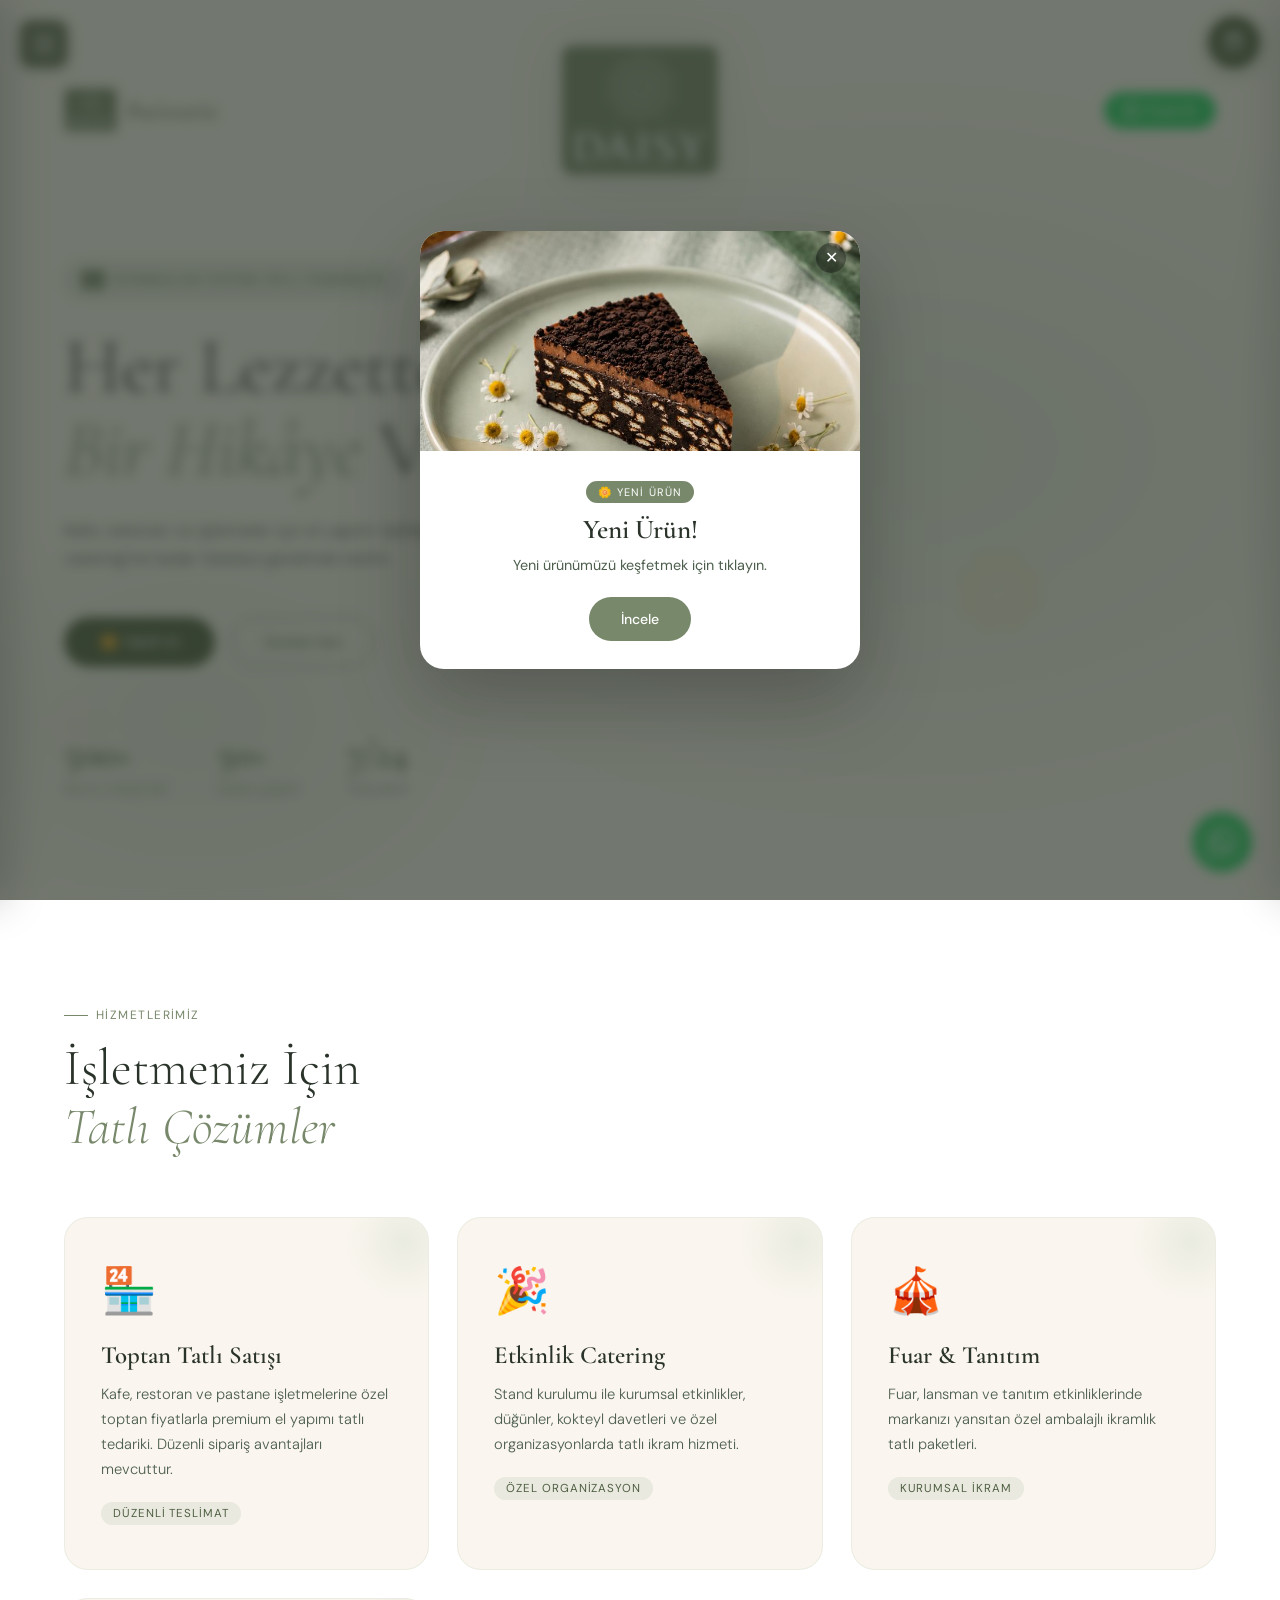
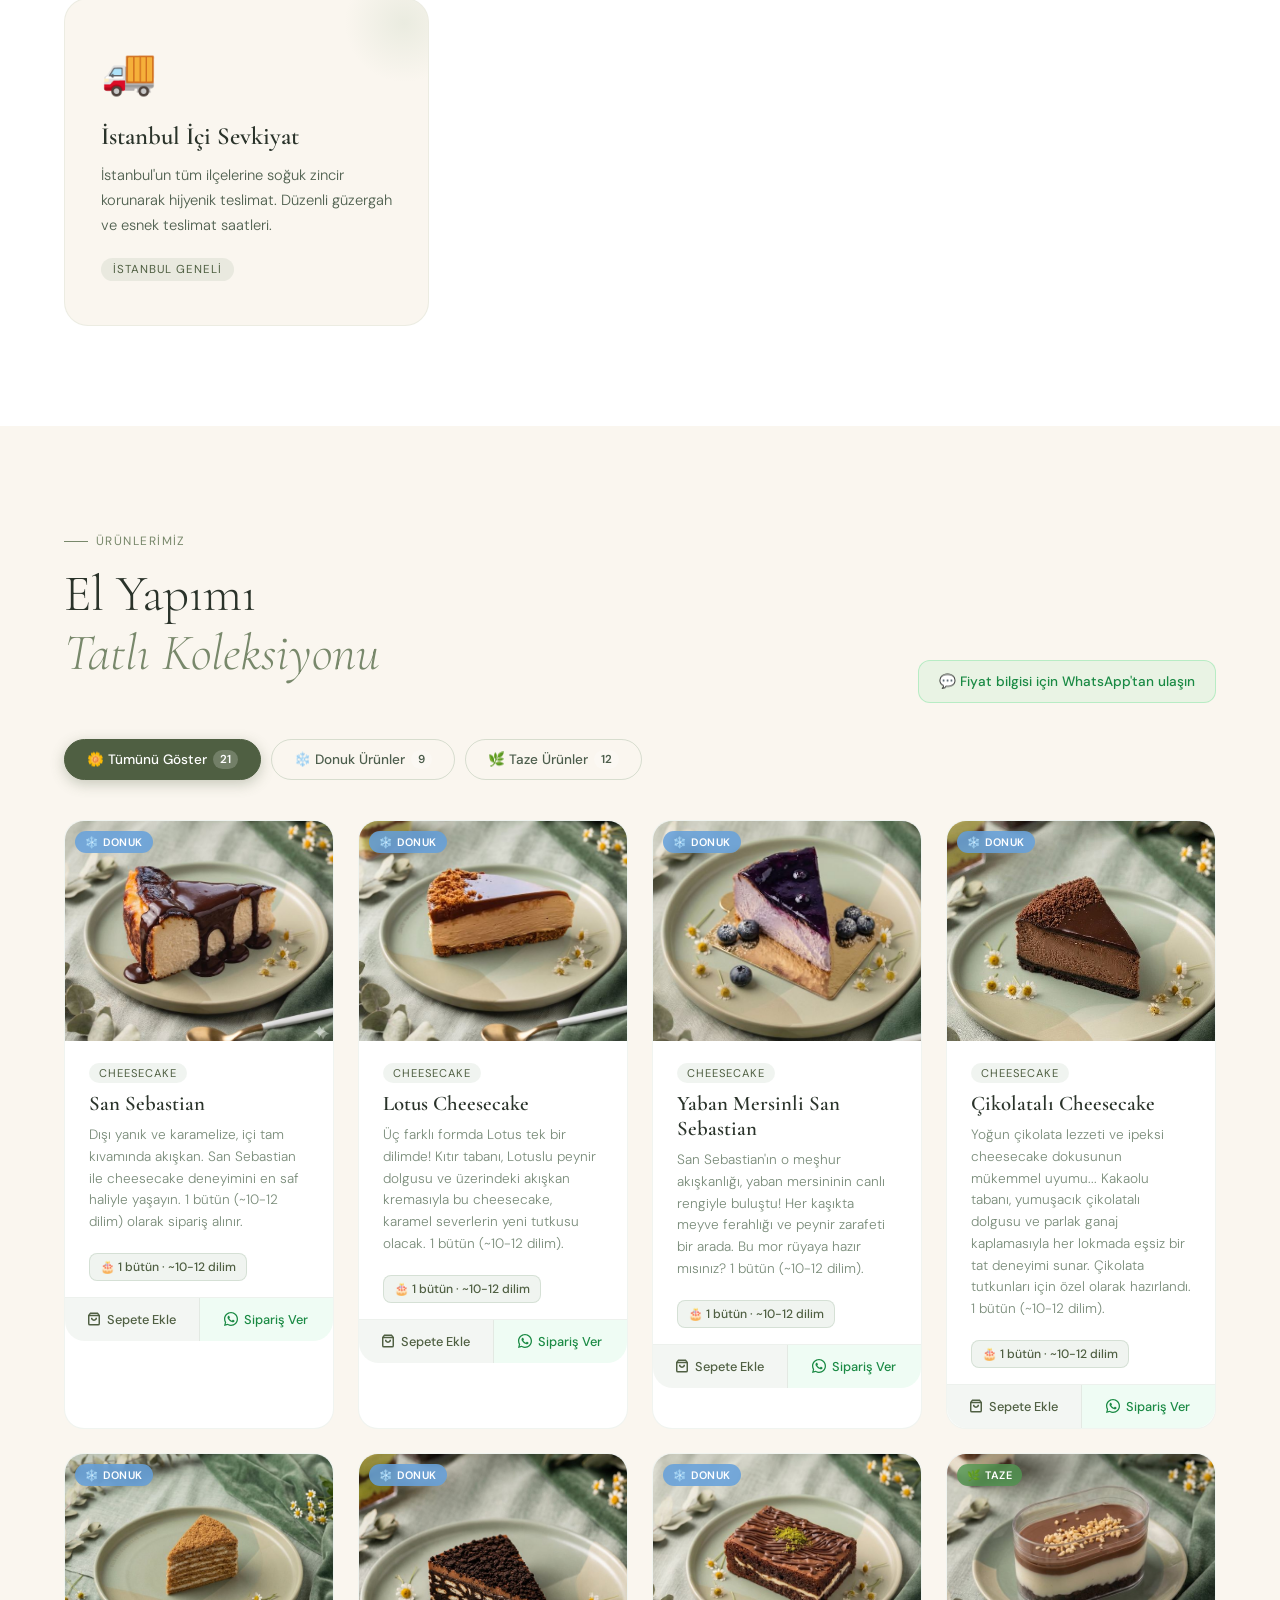
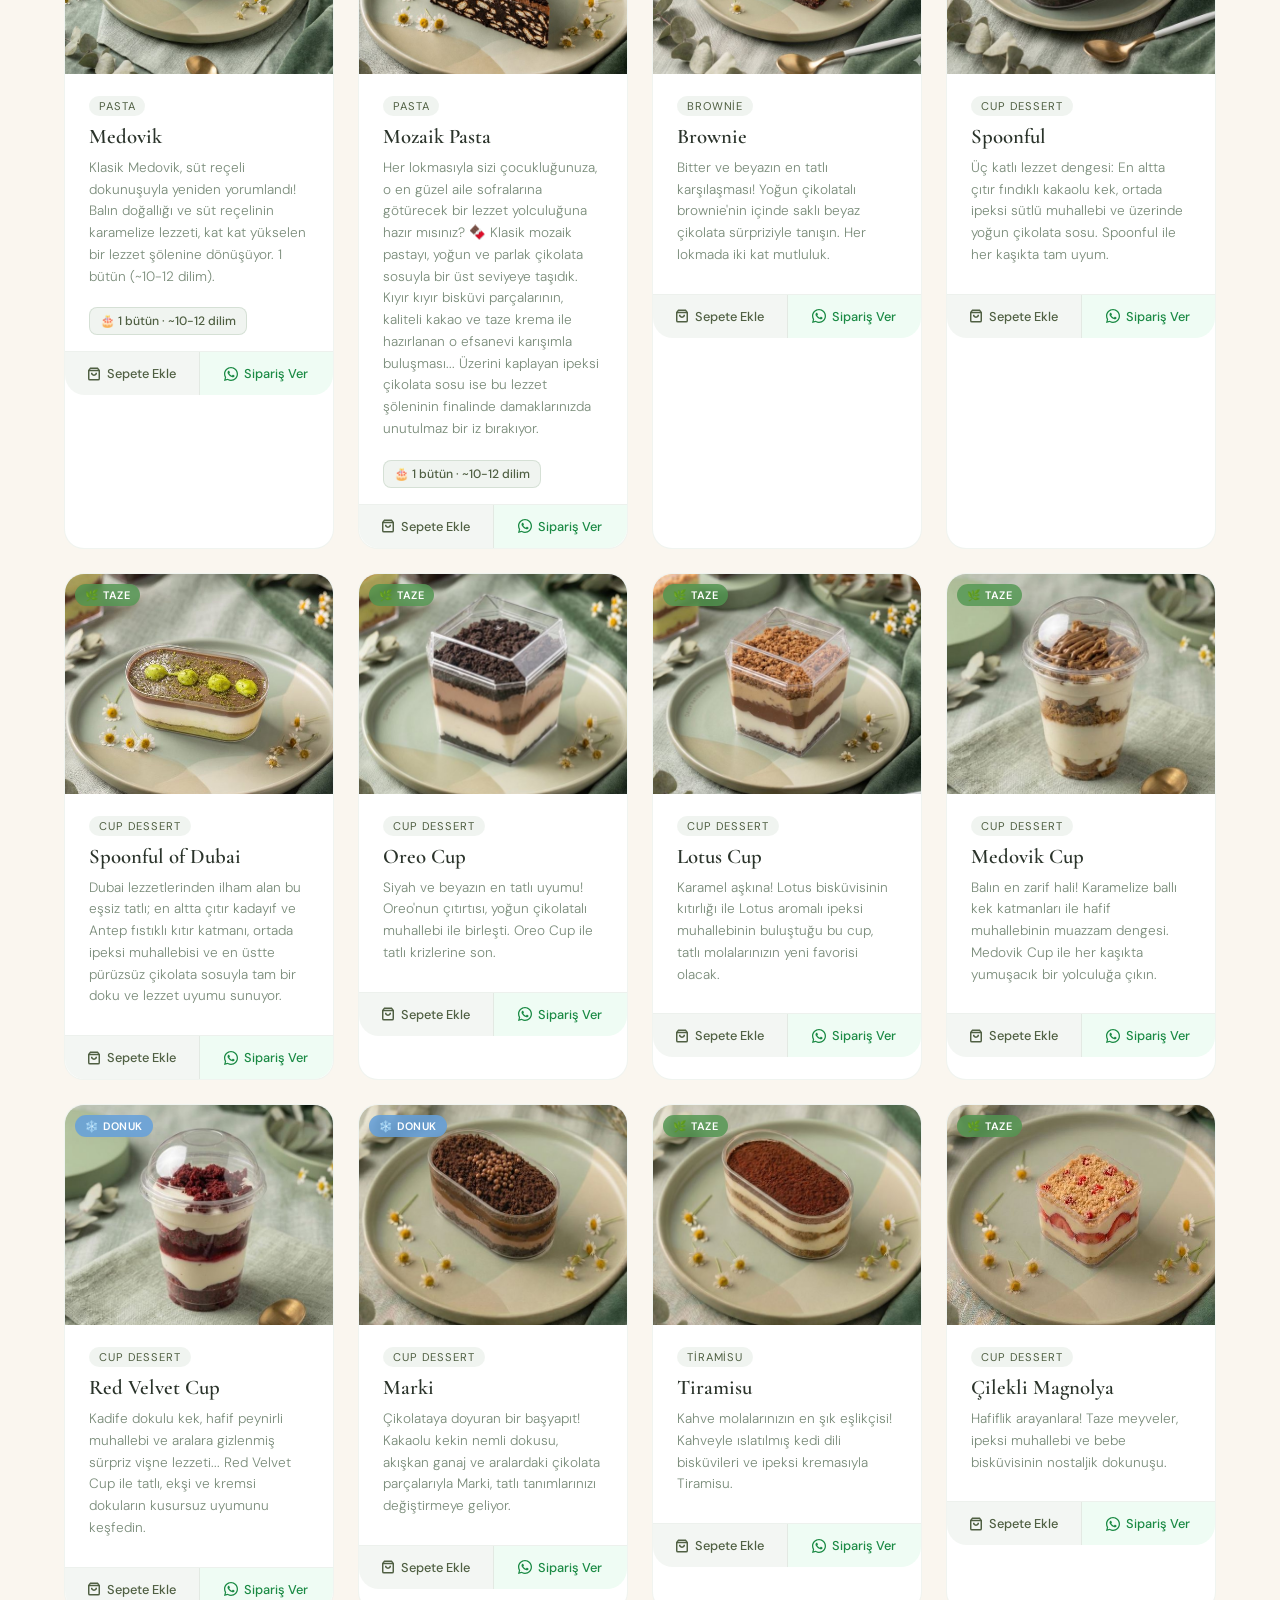
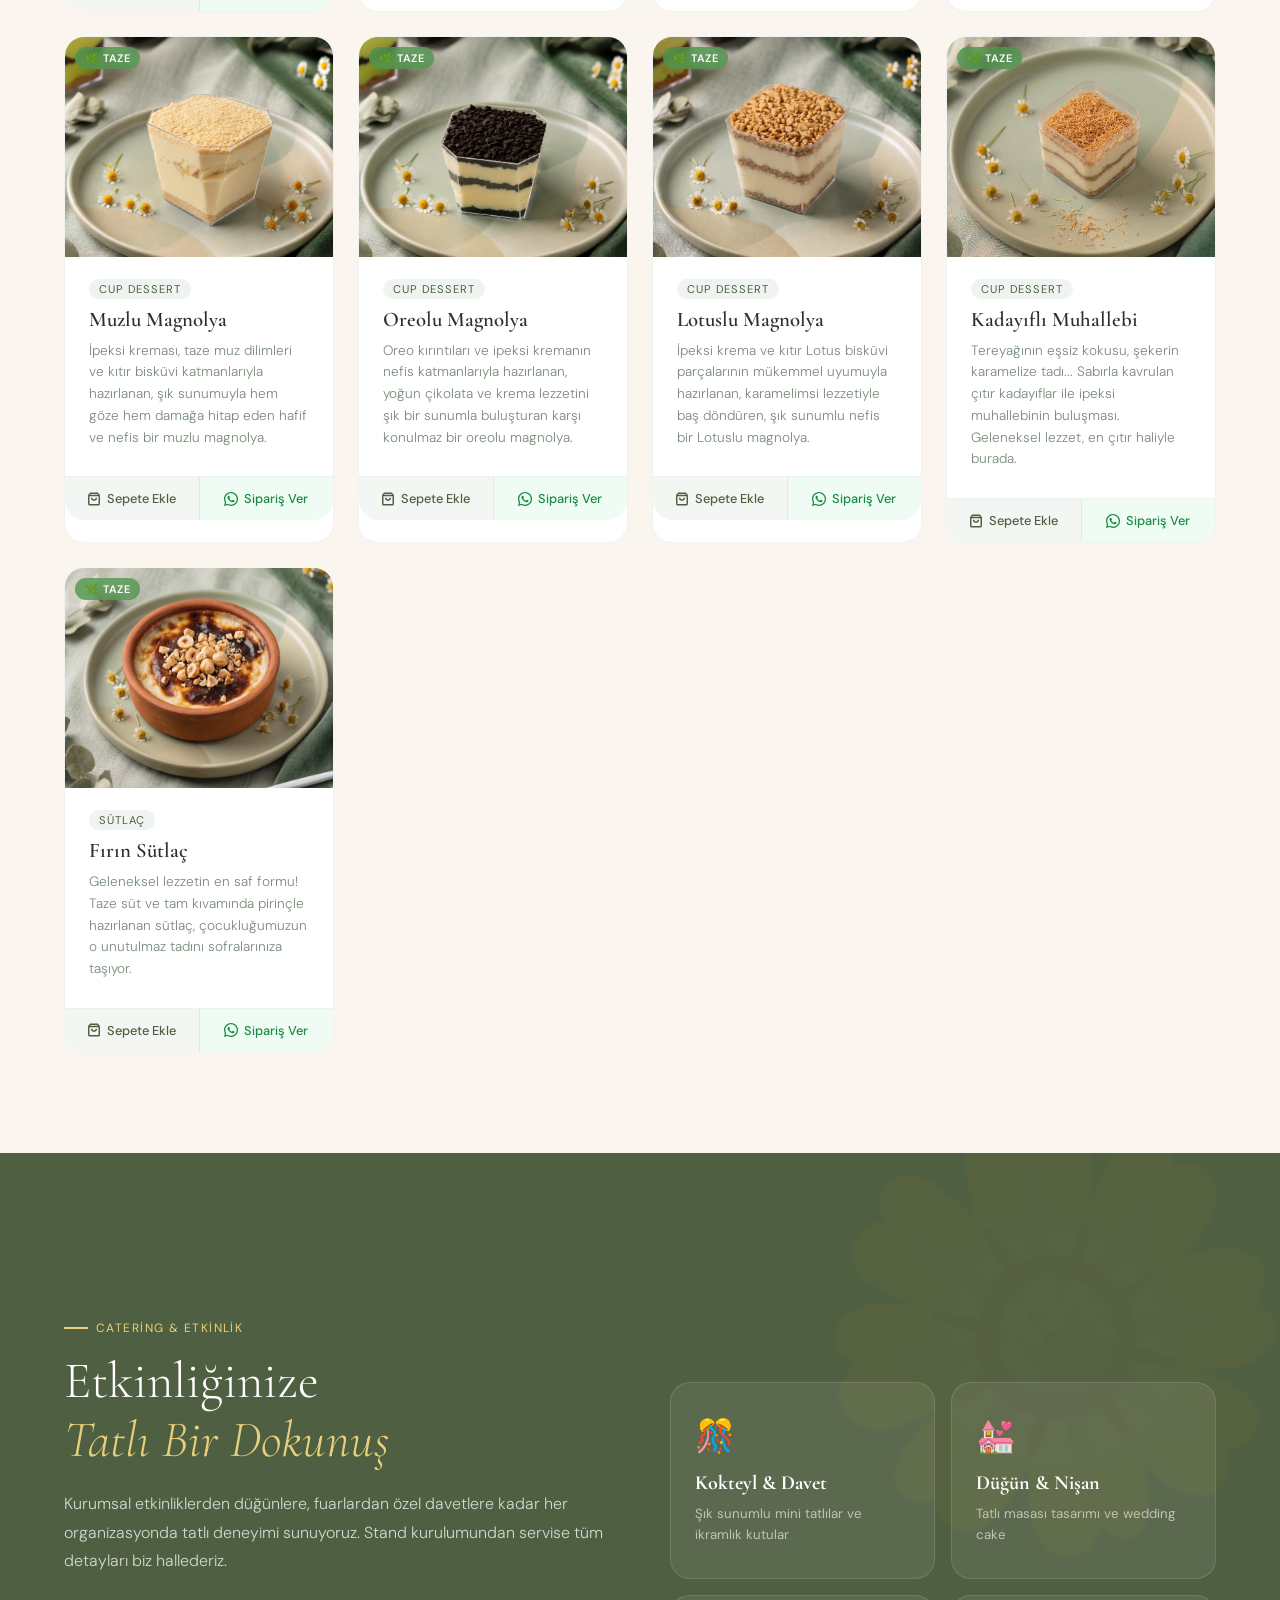
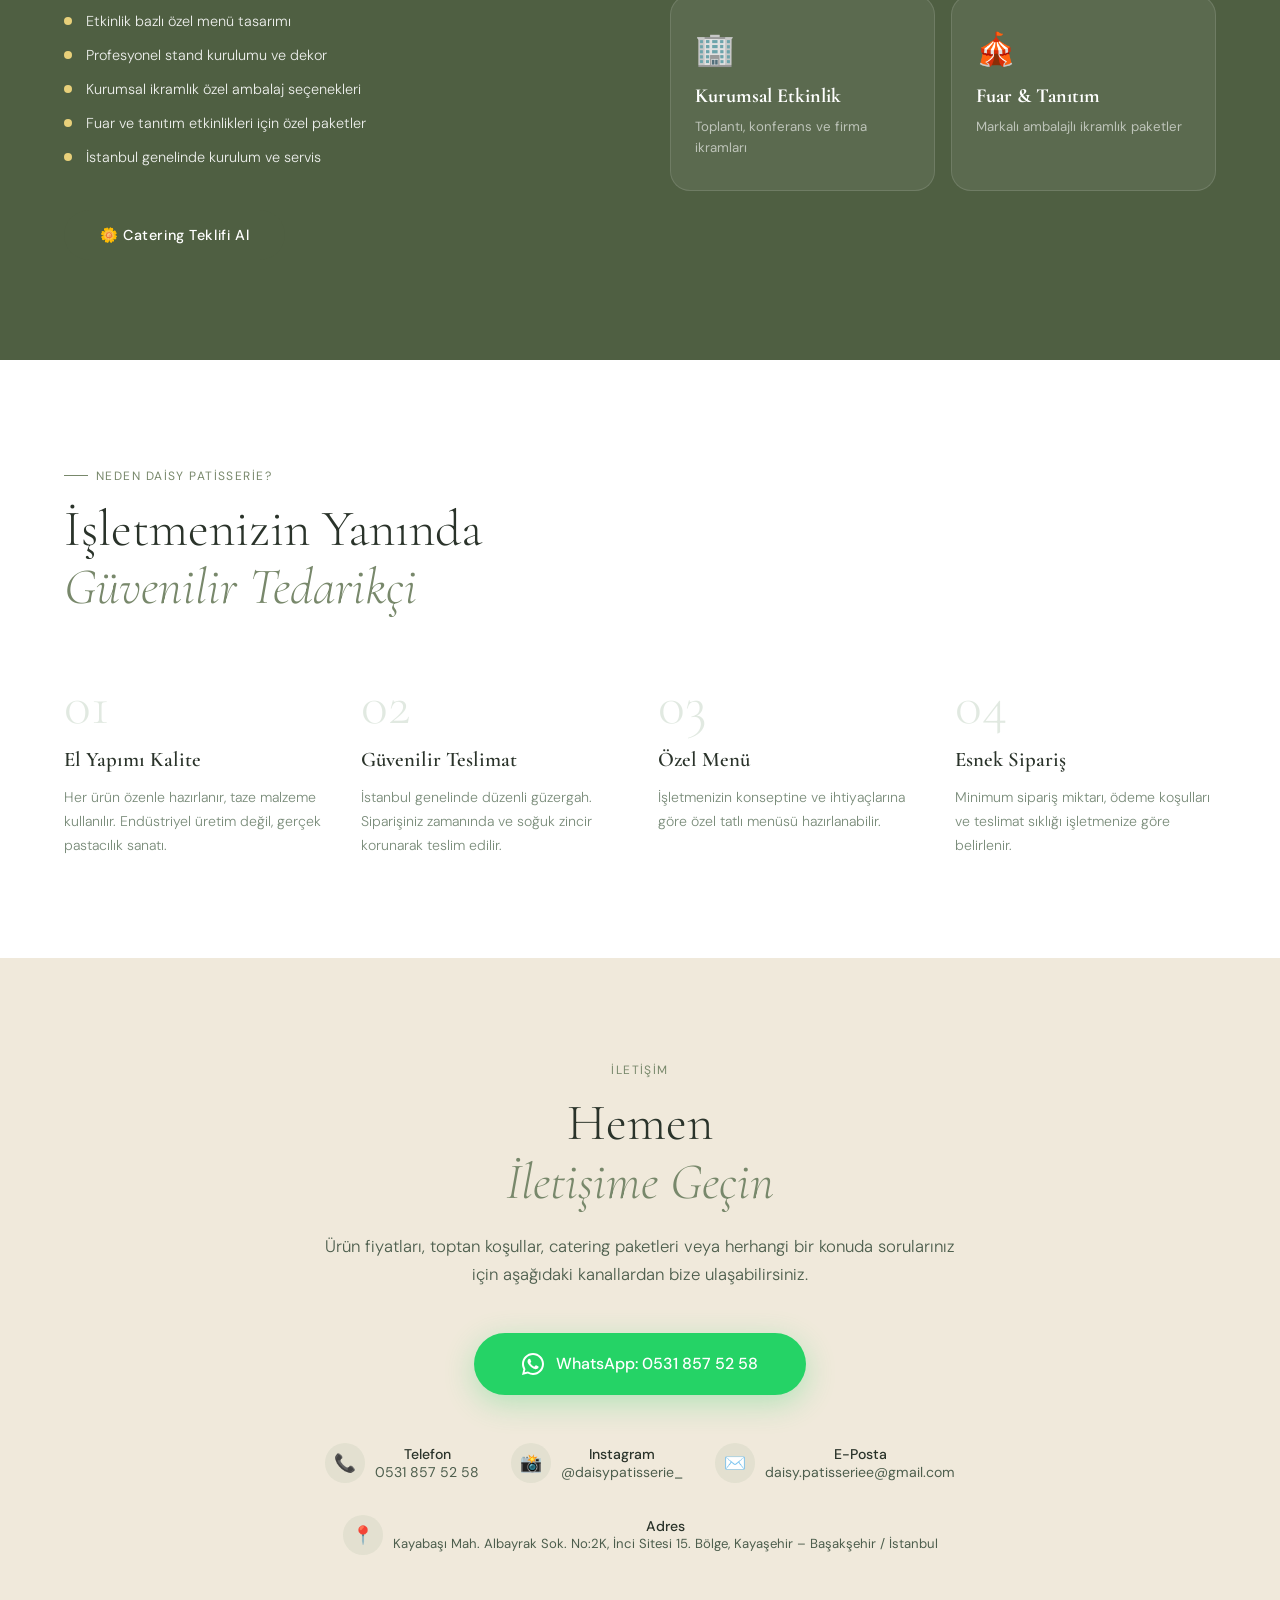
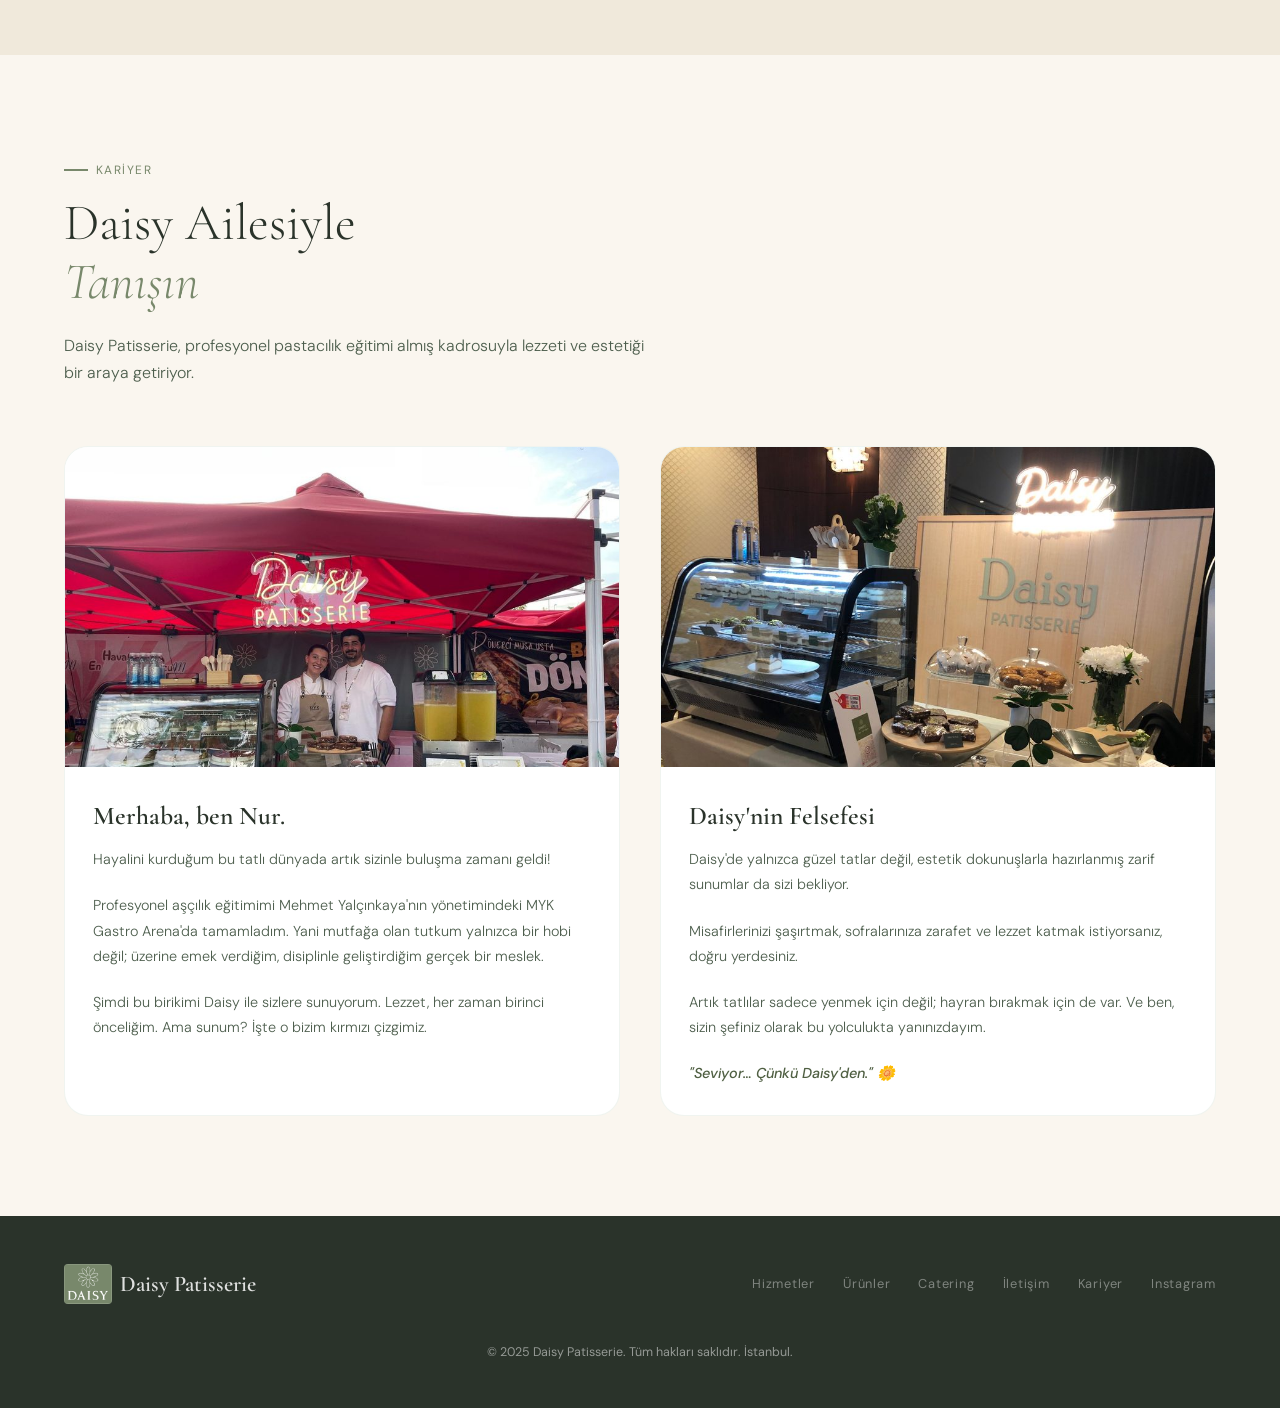
==== index.html @ 5ec3f737 "Site güncellendi (admin paneli)" ====
<!DOCTYPE html>
<html lang="tr">
<head>
<meta charset="UTF-8">
<meta name="viewport" content="width=device-width, initial-scale=1.0">
<title>Daisy Patisserie | Toptan Tatlı Satışı İstanbul</title>
<link rel="preconnect" href="https://fonts.googleapis.com">
<link href="https://fonts.googleapis.com/css2?family=Cormorant+Garamond:ital,wght@0,300;0,400;0,600;1,300;1,400&family=DM+Sans:wght@300;400;500&display=swap" rel="stylesheet">
<style>
  :root {
    --sage: #78886b;
    --sage-light: #95a882;
    --sage-deep: #4f5f42;
    --cream: #FAF6EF;
    --cream-dark: #F0E9DB;
    --white: #FFFFFF;
    --text-dark: #2a332a;
    --text-mid: #4D5E4D;
    --text-light: #7A8C7A;
    --daisy-yellow: #E8D07A;
    --whatsapp: #25D366;
  }
  * { margin:0; padding:0; box-sizing:border-box; }
  html { scroll-behavior:smooth; }
  body { font-family:'DM Sans',sans-serif; background:var(--cream); color:var(--text-dark); overflow-x:hidden; }

  /* ─── SIDE MENU ─── */
  .menu-overlay {
    position:fixed; inset:0; background:rgba(42,51,42,0.55);
    z-index:300; opacity:0; pointer-events:none;
    transition:opacity 0.35s ease;
    backdrop-filter:blur(3px);
  }
  .menu-overlay.open { opacity:1; pointer-events:auto; }

  .side-menu {
    position:fixed; top:0; left:0; height:100vh; width:300px;
    background:var(--sage-deep);
    z-index:301; transform:translateX(-100%);
    transition:transform 0.4s cubic-bezier(0.4,0,0.2,1);
    display:flex; flex-direction:column;
    padding:0;
    box-shadow:4px 0 40px rgba(0,0,0,0.25);
  }
  .side-menu.open { transform:translateX(0); }

  .side-menu-header {
    padding:32px 28px 28px;
    border-bottom:1px solid rgba(255,255,255,0.12);
    display:flex; align-items:center; justify-content:space-between;
  }
  .side-menu-header img { height:50px; width:auto; border-radius:6px; }
  .menu-close {
    background:none; border:none; cursor:pointer;
    color:rgba(255,255,255,0.7); font-size:1.6rem; line-height:1;
    transition:color 0.2s;
  }
  .menu-close:hover { color:#fff; }

  .side-menu nav {
    flex:1; padding:32px 0;
    display:flex; flex-direction:column; gap:4px;
  }
  .side-menu nav a {
    display:flex; align-items:center; gap:14px;
    padding:16px 28px;
    color:rgba(255,255,255,0.82);
    text-decoration:none;
    font-size:1rem; letter-spacing:0.05em;
    font-family:'Cormorant Garamond',serif;
    font-weight:400; font-size:1.25rem;
    transition:all 0.2s;
    border-left:3px solid transparent;
  }
  .side-menu nav a:hover {
    color:#fff; background:rgba(255,255,255,0.08);
    border-left-color:var(--daisy-yellow);
  }
  .side-menu nav a .menu-icon { font-size:1.1rem; width:24px; text-align:center; }

  .side-menu-footer {
    padding:24px 28px;
    border-top:1px solid rgba(255,255,255,0.1);
    font-size:0.78rem; color:rgba(255,255,255,0.4);
    letter-spacing:0.05em;
  }

  /* ─── HERO LOGO BAR ─── */
  .hero-logo-bar {
    position:fixed; top:0; left:0; right:0; z-index:100;
    display:flex; flex-direction:column;
    align-items:center; justify-content:center;
    height:220px;
    background:transparent;
    pointer-events:none;
    transition:height 0.5s cubic-bezier(0.4,0,0.2,1),
                background 0.4s ease,
                backdrop-filter 0.4s ease,
                box-shadow 0.4s ease;
  }
  .hero-logo-bar.scrolled {
    height:72px;
    background:rgba(250,246,239,0.93);
    backdrop-filter:blur(14px);
    -webkit-backdrop-filter:blur(14px);
    box-shadow:0 1px 24px rgba(74,103,65,0.08);
    border-bottom:1px solid rgba(107,143,107,0.13);
    pointer-events:auto;
  }
  .bar-inner {
    width:100%; padding:0 5vw;
    display:flex; align-items:center; justify-content:space-between;
    height:72px; pointer-events:auto;
  }
  .hero-logo-center {
    position:absolute; top:50%; left:50%;
    transform:translate(-50%,-50%) scale(1);
    display:flex; flex-direction:column; align-items:center;
    transition:all 0.5s cubic-bezier(0.4,0,0.2,1);
    pointer-events:none;
  }
  .hero-logo-bar.scrolled .hero-logo-center {
    transform:translate(-50%,-50%) scale(0); opacity:0;
  }
  .hero-logo-center img {
    height:130px; width:auto;
    filter:drop-shadow(0 4px 24px rgba(74,103,65,0.18));
    border-radius:12px;
  }
  .nav-logo {
    display:flex; align-items:center; gap:10px;
    font-family:'Cormorant Garamond',serif;
    font-size:1.4rem; font-weight:600; color:var(--sage-deep);
    letter-spacing:0.04em;
    opacity:0; transform:translateX(-12px);
    transition:opacity 0.35s 0.1s ease, transform 0.4s 0.1s ease;
    pointer-events:none;
  }
  .hero-logo-bar.scrolled .nav-logo {
    opacity:1; transform:translateX(0); pointer-events:auto;
  }
  .nav-right {
    display:flex; align-items:center; gap:16px;
    opacity:0; transform:translateX(12px);
    transition:opacity 0.35s 0.1s ease, transform 0.4s 0.1s ease;
    pointer-events:none;
  }
  .hero-logo-bar.scrolled .nav-right {
    opacity:1; transform:translateX(0); pointer-events:auto;
  }

  /* Hamburger - always visible */
  .hamburger-btn {
    position:fixed; top:20px; left:20px; z-index:200;
    background:rgba(79,95,66,0.85);
    backdrop-filter:blur(8px);
    border:none; cursor:pointer;
    width:48px; height:48px; border-radius:12px;
    display:flex; flex-direction:column;
    align-items:center; justify-content:center; gap:5px;
    transition:all 0.25s;
    box-shadow:0 2px 12px rgba(0,0,0,0.15);
  }
  .hamburger-btn:hover { background:var(--sage-deep); transform:scale(1.05); }
  .hamburger-btn span {
    display:block; width:20px; height:2px;
    background:#fff; border-radius:2px;
    transition:all 0.3s;
  }

  /* WA nav button */
  .nav-cta {
    background:var(--whatsapp); color:#fff;
    padding:10px 20px; border-radius:30px;
    font-size:0.82rem; font-weight:500;
    text-decoration:none; letter-spacing:0.04em;
    display:flex; align-items:center; gap:7px;
    transition:all 0.25s;
  }
  .nav-cta:hover { transform:translateY(-1px); box-shadow:0 6px 20px rgba(37,211,102,0.35); }

  /* ─── HERO ─── */
  .hero {
    min-height:100vh;
    display:flex; align-items:center;
    padding:240px 5vw 80px;
    position:relative; overflow:hidden;
  }
  .hero-bg {
    position:absolute; inset:0;
    background:radial-gradient(ellipse 70% 60% at 70% 50%,rgba(143,175,138,0.18) 0%,transparent 70%),
               radial-gradient(ellipse 40% 40% at 15% 80%,rgba(107,143,107,0.12) 0%,transparent 60%);
  }
  .daisy-float {
    position:absolute; opacity:0.08;
    animation:floatDaisy 8s ease-in-out infinite; user-select:none;
  }
  .daisy-float:nth-child(1){top:10%;right:8%;font-size:120px;animation-delay:0s;}
  .daisy-float:nth-child(2){top:60%;right:18%;font-size:80px;animation-delay:2s;opacity:0.06;}
  .daisy-float:nth-child(3){bottom:15%;left:3%;font-size:60px;animation-delay:4s;opacity:0.05;}
  .daisy-float:nth-child(4){top:30%;left:45%;font-size:40px;animation-delay:1s;opacity:0.07;}
  @keyframes floatDaisy {
    0%,100%{transform:translateY(0) rotate(0deg);}
    50%{transform:translateY(-18px) rotate(8deg);}
  }
  .hero-content { position:relative; z-index:2; max-width:620px; }
  .hero-badge {
    display:inline-flex; align-items:center; gap:8px;
    background:rgba(107,143,107,0.12);
    border:1px solid rgba(107,143,107,0.3);
    color:var(--sage-deep); font-size:0.78rem;
    letter-spacing:0.1em; text-transform:uppercase;
    padding:7px 16px; border-radius:30px;
    margin-bottom:28px;
    animation:fadeUp 0.8s ease both;
  }
  @keyframes fadeUp {
    from{opacity:0;transform:translateY(20px);}
    to{opacity:1;transform:translateY(0);}
  }
  .hero h1 {
    font-family:'Cormorant Garamond',serif;
    font-size:clamp(3rem,6vw,5.5rem);
    font-weight:300; line-height:1.08; color:var(--text-dark);
    animation:fadeUp 0.8s 0.15s ease both;
  }
  .hero h1 em { font-style:italic; color:var(--sage); }
  .hero-sub {
    margin-top:24px; font-size:1.05rem; font-weight:300;
    color:var(--text-mid); line-height:1.7;
    animation:fadeUp 0.8s 0.3s ease both;
  }
  .hero-actions {
    margin-top:44px; display:flex; gap:16px; flex-wrap:wrap;
    animation:fadeUp 0.8s 0.45s ease both;
  }
  .btn-primary {
    background:var(--sage-deep); color:#fff;
    padding:16px 36px; border-radius:50px;
    font-size:0.9rem; font-weight:500; letter-spacing:0.04em;
    text-decoration:none; transition:all 0.25s;
    display:inline-flex; align-items:center; gap:8px;
  }
  .btn-primary:hover { background:var(--sage); transform:translateY(-2px); box-shadow:0 10px 30px rgba(74,103,65,0.3); }
  .btn-secondary {
    background:transparent; color:var(--sage-deep);
    border:1.5px solid var(--sage);
    padding:15px 32px; border-radius:50px;
    font-size:0.9rem; font-weight:400;
    text-decoration:none; transition:all 0.25s;
  }
  .btn-secondary:hover { background:rgba(107,143,107,0.08); transform:translateY(-2px); }
  .hero-stats {
    display:flex; gap:48px; margin-top:64px;
    animation:fadeUp 0.8s 0.6s ease both; flex-wrap:wrap;
  }
  .stat { display:flex; flex-direction:column; gap:4px; }
  .stat-num {
    font-family:'Cormorant Garamond',serif;
    font-size:2.4rem; font-weight:600; color:var(--sage-deep);
  }
  .stat-label { font-size:0.8rem; color:var(--text-light); letter-spacing:0.06em; text-transform:uppercase; }

  /* ─── SECTIONS SHARED ─── */
  section { padding:100px 5vw; }
  .section-tag {
    display:inline-flex; align-items:center; gap:8px;
    font-size:0.75rem; letter-spacing:0.12em; text-transform:uppercase;
    color:var(--sage); margin-bottom:16px;
  }
  .section-tag::before { content:''; display:inline-block; width:24px; height:1.5px; background:var(--sage); }
  .section-title {
    font-family:'Cormorant Garamond',serif;
    font-size:clamp(2.2rem,4vw,3.5rem);
    font-weight:300; line-height:1.15; color:var(--text-dark); margin-bottom:20px;
  }
  .section-title em { font-style:italic; color:var(--sage); }

  /* ─── SERVICES ─── */
  .services-section { background:var(--white); }
  .services-grid {
    display:grid; grid-template-columns:repeat(auto-fit,minmax(280px,1fr));
    gap:28px; margin-top:60px;
  }
  .service-card {
    background:var(--cream); border-radius:24px; padding:44px 36px;
    position:relative; overflow:hidden; transition:transform 0.3s,box-shadow 0.3s;
    border:1px solid rgba(107,143,107,0.1);
  }
  .service-card:hover { transform:translateY(-6px); box-shadow:0 20px 50px rgba(74,103,65,0.12); }
  .service-card::before {
    content:''; position:absolute; top:0; right:0;
    width:120px; height:120px;
    background:radial-gradient(circle,rgba(143,175,138,0.15) 0%,transparent 70%);
    border-radius:50%; transform:translate(30%,-30%);
  }
  .service-icon { font-size:2.8rem; margin-bottom:20px; display:block; }
  .service-card h3 {
    font-family:'Cormorant Garamond',serif;
    font-size:1.55rem; font-weight:600; color:var(--text-dark); margin-bottom:12px;
  }
  .service-card p { font-size:0.92rem; color:var(--text-mid); line-height:1.7; font-weight:300; }
  .service-tag {
    display:inline-block; background:rgba(107,143,107,0.12); color:var(--sage-deep);
    font-size:0.72rem; letter-spacing:0.08em; text-transform:uppercase;
    padding:4px 12px; border-radius:20px; margin-top:20px;
  }

  /* ─── PRODUCTS ─── */
  .products-section { background:var(--cream); }
  .products-intro {
    display:flex; justify-content:space-between;
    align-items:flex-end; flex-wrap:wrap; gap:24px; margin-bottom:56px;
  }
  .whatsapp-note {
    display:flex; align-items:center; gap:10px;
    background:rgba(37,211,102,0.08);
    border:1px solid rgba(37,211,102,0.25);
    color:#1a8a44; padding:12px 20px; border-radius:12px;
    font-size:0.85rem; font-weight:500;
  }
  .products-grid {
    display:grid; grid-template-columns:repeat(auto-fill,minmax(260px,1fr));
    gap:24px;
  }
  .product-card {
    background:var(--white); border-radius:20px; overflow:hidden;
    border:1px solid rgba(107,143,107,0.1);
    transition:all 0.3s; cursor:pointer;
  }
  .product-card:hover { transform:translateY(-4px); box-shadow:0 16px 40px rgba(74,103,65,0.12); }
  .product-img { width:100%; height:220px; position:relative; overflow:hidden; }
  .product-img img {
    width:100%; height:100%; object-fit:cover;
    transition:transform 0.4s ease;
  }
  .product-card:hover .product-img img { transform:scale(1.04); }
  .product-overlay {
    position:absolute; inset:0;
    background:rgba(79,95,66,0.5);
    display:flex; align-items:center; justify-content:center;
    opacity:0; transition:opacity 0.3s;
  }
  .product-card:hover .product-overlay { opacity:1; }
  .product-overlay span {
    color:#fff; font-size:0.85rem; letter-spacing:0.1em;
    text-transform:uppercase; font-weight:500;
    border:1px solid rgba(255,255,255,0.6);
    padding:8px 20px; border-radius:30px;
  }
  .product-body { padding:20px 24px 16px; }
  .product-tag-inline {
    display:inline-block; background:rgba(107,143,107,0.1);
    color:var(--sage-deep); font-size:0.7rem; letter-spacing:0.08em;
    text-transform:uppercase; padding:3px 10px;
    border-radius:20px; margin-bottom:8px;
  }
  .product-body h4 {
    font-family:'Cormorant Garamond',serif;
    font-size:1.3rem; font-weight:600; color:var(--text-dark); margin-bottom:8px;
  }
  .product-body p {
    font-size:0.85rem; color:var(--text-light);
    line-height:1.6; font-weight:300; margin-bottom:12px;
  }
  .product-min-order {
    font-size:0.78rem; color:var(--sage-deep);
    font-weight:500; letter-spacing:0.02em;
  }
  .product-cta {
    display:flex; align-items:center; justify-content:space-between;
    padding:12px 20px;
    background:rgba(37,211,102,0.07);
    border-top:1px solid rgba(37,211,102,0.15);
    font-size:0.82rem; color:#1a8a44; font-weight:500;
    text-decoration:none; transition:background 0.2s;
  }
  .product-cta:hover { background:rgba(37,211,102,0.14); }

  /* ─── PRODUCT MODAL ─── */
  .modal-overlay {
    position:fixed; inset:0; z-index:500;
    background:rgba(42,51,42,0.6);
    backdrop-filter:blur(6px);
    display:flex; align-items:center; justify-content:center;
    padding:20px;
    opacity:0; pointer-events:none;
    transition:opacity 0.3s ease;
  }
  .modal-overlay.open { opacity:1; pointer-events:auto; }
  .modal-box {
    background:#fff; border-radius:24px;
    max-width:680px; width:100%;
    max-height:90vh; overflow-y:auto;
    transform:translateY(30px) scale(0.97);
    transition:transform 0.35s cubic-bezier(0.4,0,0.2,1);
    box-shadow:0 30px 80px rgba(0,0,0,0.2);
  }
  .modal-overlay.open .modal-box { transform:translateY(0) scale(1); }
  .modal-img { width:100%; height:280px; object-fit:cover; border-radius:24px 24px 0 0; }
  .modal-body { padding:32px; }
  .modal-tag {
    display:inline-block; background:rgba(107,143,107,0.1); color:var(--sage-deep);
    font-size:0.72rem; letter-spacing:0.1em; text-transform:uppercase;
    padding:4px 12px; border-radius:20px; margin-bottom:14px;
  }
  .modal-body h2 {
    font-family:'Cormorant Garamond',serif;
    font-size:2rem; font-weight:600; color:var(--text-dark); margin-bottom:8px;
  }
  .modal-min-order {
    display:inline-flex; align-items:center; gap:6px;
    background:rgba(232,208,122,0.2);
    border:1px solid rgba(232,208,122,0.5);
    color:#8a6f1a; font-size:0.82rem; font-weight:500;
    padding:6px 14px; border-radius:20px; margin-bottom:20px;
  }
  .modal-desc {
    font-size:0.95rem; color:var(--text-mid);
    line-height:1.8; font-weight:300; margin-bottom:28px;
  }
  .modal-actions { display:flex; gap:12px; flex-wrap:wrap; }
  .modal-cart-btn {
    flex:1; background:var(--sage-deep); color:#fff;
    padding:16px 24px; border-radius:50px;
    font-size:0.9rem; font-weight:500; border:none; cursor:pointer;
    display:flex; align-items:center; justify-content:center; gap:8px;
    transition:all 0.25s; min-width:160px;
    font-family:'DM Sans',sans-serif;
  }
  .modal-cart-btn:hover { background:var(--sage); transform:translateY(-2px); box-shadow:0 8px 24px rgba(74,103,65,0.3); }
  .product-card.popup-highlight {
    box-shadow:0 0 0 3px var(--daisy-yellow), 0 20px 50px rgba(74,103,65,0.25);
    transform:translateY(-4px);
  }
  .modal-wa {
    flex:1; background:var(--whatsapp); color:#fff;
    padding:16px 24px; border-radius:50px;
    font-size:0.9rem; font-weight:500;
    text-decoration:none; text-align:center;
    display:flex; align-items:center; justify-content:center; gap:8px;
    transition:all 0.25s; min-width:200px;
  }
  .modal-wa:hover { background:#1db954; transform:translateY(-2px); box-shadow:0 8px 24px rgba(37,211,102,0.35); }
  .modal-close-btn {
    background:var(--cream); color:var(--text-mid);
    padding:16px 24px; border-radius:50px;
    font-size:0.9rem; border:none; cursor:pointer;
    transition:all 0.2s; font-family:'DM Sans',sans-serif;
  }
  .modal-close-btn:hover { background:var(--cream-dark); }

  /* ─── CATERING ─── */
  .catering-section { background:var(--sage-deep); position:relative; overflow:hidden; }
  .catering-section::before {
    content:'🌼'; position:absolute; right:-2%; top:-10%;
    font-size:400px; opacity:0.04; transform:rotate(15deg);
  }
  .catering-section .section-tag { color:var(--daisy-yellow); }
  .catering-section .section-tag::before { background:var(--daisy-yellow); }
  .catering-section .section-title { color:#fff; }
  .catering-section .section-title em { color:var(--daisy-yellow); }
  .catering-grid { display:grid; grid-template-columns:1fr 1fr; gap:60px; margin-top:60px; align-items:center; }
  .catering-text p { font-size:1rem; color:rgba(255,255,255,0.75); line-height:1.8; font-weight:300; margin-bottom:20px; }
  .catering-features { display:flex; flex-direction:column; gap:16px; margin-top:36px; }
  .catering-feature { display:flex; align-items:center; gap:14px; color:rgba(255,255,255,0.9); font-size:0.9rem; font-weight:300; }
  .catering-feature-dot { width:8px; height:8px; border-radius:50%; background:var(--daisy-yellow); flex-shrink:0; }
  .catering-cards { display:grid; grid-template-columns:1fr 1fr; gap:16px; }
  .catering-card {
    background:rgba(255,255,255,0.07); border:1px solid rgba(255,255,255,0.12);
    border-radius:20px; padding:32px 24px; transition:background 0.3s;
  }
  .catering-card:hover { background:rgba(255,255,255,0.12); }
  .catering-card-icon { font-size:2rem; margin-bottom:14px; }
  .catering-card h4 { font-family:'Cormorant Garamond',serif; font-size:1.25rem; color:#fff; margin-bottom:8px; }
  .catering-card p { font-size:0.83rem; color:rgba(255,255,255,0.6); line-height:1.6; }

  /* ─── WHY US ─── */
  .why-section { background:var(--white); }
  .why-grid { display:grid; grid-template-columns:repeat(auto-fit,minmax(220px,1fr)); gap:36px; margin-top:60px; }
  .why-item { display:flex; flex-direction:column; align-items:flex-start; gap:14px; }
  .why-num { font-family:'Cormorant Garamond',serif; font-size:3.5rem; font-weight:300; color:rgba(107,143,107,0.2); line-height:1; }
  .why-item h4 { font-family:'Cormorant Garamond',serif; font-size:1.3rem; font-weight:600; color:var(--text-dark); }
  .why-item p { font-size:0.88rem; color:var(--text-light); line-height:1.7; font-weight:300; }

  /* ─── CONTACT ─── */
  .contact-section { background:var(--cream-dark); text-align:center; }
  .contact-box { max-width:640px; margin:0 auto; }
  .contact-box .section-tag { justify-content:center; }
  .contact-box .section-tag::before { display:none; }
  .contact-box p { font-size:1.05rem; color:var(--text-mid); line-height:1.7; font-weight:300; margin-bottom:44px; }
  .wa-button {
    display:inline-flex; align-items:center; gap:12px;
    background:var(--whatsapp); color:#fff;
    padding:20px 48px; border-radius:50px;
    font-size:1rem; font-weight:500;
    text-decoration:none; transition:all 0.3s;
    box-shadow:0 8px 30px rgba(37,211,102,0.3);
  }
  .wa-button:hover { background:#1db954; transform:translateY(-3px); box-shadow:0 16px 40px rgba(37,211,102,0.4); }
  .contact-info { margin-top:48px; display:flex; justify-content:center; gap:32px; flex-wrap:wrap; }
  .contact-info-item {
    display:flex; align-items:center; gap:10px;
    font-size:0.88rem; color:var(--text-mid);
    text-decoration:none; transition:color 0.2s;
  }
  .contact-info-item:hover { color:var(--sage-deep); }
  .contact-info-icon {
    width:40px; height:40px; border-radius:50%;
    background:rgba(107,143,107,0.1);
    display:flex; align-items:center; justify-content:center;
    font-size:1.1rem; transition:background 0.2s;
  }
  .contact-info-item:hover .contact-info-icon { background:rgba(107,143,107,0.2); }

  /* ─── CAREER ─── */
  .career-section { background:var(--cream); }
  .career-grid { display:grid; grid-template-columns:1fr 1fr; gap:40px; margin-top:60px; }
  .career-card {
    background:var(--white); border-radius:24px; overflow:hidden;
    border:1px solid rgba(107,143,107,0.1);
    transition:transform 0.3s, box-shadow 0.3s;
  }
  .career-card:hover { transform:translateY(-6px); box-shadow:0 20px 50px rgba(74,103,65,0.12); }
  .career-card-img { width:100%; height:320px; object-fit:cover; object-position:top; }
  .career-card-body { padding:28px; }
  .career-card-body h3 {
    font-family:'Cormorant Garamond',serif;
    font-size:1.6rem; font-weight:600; color:var(--text-dark); margin-bottom:16px;
  }
  .career-card-body p { font-size:0.9rem; color:var(--text-mid); line-height:1.75; font-weight:300; }

  /* ─── FOOTER ─── */
  footer {
    background:var(--text-dark); color:rgba(255,255,255,0.5);
    padding:48px 5vw;
    display:flex; align-items:center; justify-content:space-between;
    flex-wrap:wrap; gap:24px;
  }
  .footer-logo {
    font-family:'Cormorant Garamond',serif; font-size:1.4rem; font-weight:600;
    color:rgba(255,255,255,0.85);
    display:flex; align-items:center; gap:8px;
  }
  .footer-links { display:flex; gap:28px; flex-wrap:wrap; }
  .footer-links a {
    font-size:0.8rem; color:rgba(255,255,255,0.4);
    text-decoration:none; letter-spacing:0.06em; transition:color 0.2s;
  }
  .footer-links a:hover { color:rgba(255,255,255,0.8); }
  .footer-copy { font-size:0.78rem; width:100%; text-align:center; margin-top:16px; }

  /* ─── FLOATING WA ─── */
  @keyframes waPulse {
    0%,100%{box-shadow:0 8px 24px rgba(37,211,102,0.45);}
    50%{box-shadow:0 8px 32px rgba(37,211,102,0.7),0 0 0 10px rgba(37,211,102,0.08);}
  }

  /* ─── REVEAL ─── */
  .reveal { opacity:0; transform:translateY(30px); transition:opacity 0.7s ease, transform 0.7s ease; }
  .reveal.visible { opacity:1; transform:translateY(0); }
  .reveal-delay-1 { transition-delay:0.1s; }
  .reveal-delay-2 { transition-delay:0.2s; }
  .reveal-delay-3 { transition-delay:0.3s; }



  /* ─── CART BUTTON ROW ─── */
  .product-cta-row {
    display: flex; border-top: 1px solid rgba(107,143,107,0.12);
    overflow: hidden; border-radius: 0 0 20px 20px;
  }
  .btn-cart {
    flex: 1; padding: 13px 8px;
    background: rgba(107,143,107,0.08);
    color: var(--sage-deep); font-size: 0.8rem; font-weight: 500;
    border: none; cursor: pointer;
    display: flex; align-items: center; justify-content: center; gap: 6px;
    transition: background 0.2s;
    font-family: 'DM Sans', sans-serif;
    border-right: 1px solid rgba(107,143,107,0.12);
  }
  .btn-cart:hover { background: rgba(107,143,107,0.18); }
  .btn-order-direct {
    flex: 1; padding: 13px 8px;
    background: rgba(37,211,102,0.07);
    color: #1a8a44; font-size: 0.8rem; font-weight: 500;
    text-decoration: none;
    display: flex; align-items: center; justify-content: center; gap: 6px;
    transition: background 0.2s;
  }
  .btn-order-direct:hover { background: rgba(37,211,102,0.16); }

  /* ─── CART ICON (fixed top-right) ─── */
  .cart-fab {
    position: fixed; top: 16px; right: 20px; z-index: 500;
    background: var(--sage-deep); color: #fff;
    width: 52px; height: 52px; border-radius: 50%;
    display: flex; align-items: center; justify-content: center;
    cursor: pointer; border: none;
    box-shadow: 0 4px 16px rgba(74,103,65,0.35);
    transition: transform 0.2s, box-shadow 0.2s;
  }
  .cart-fab:hover { transform: scale(1.08); box-shadow: 0 6px 24px rgba(74,103,65,0.45); }
  .cart-fab svg { width: 22px; height: 22px; }
  .cart-badge {
    position: absolute; top: -4px; right: -4px;
    background: #e53e3e; color: #fff;
    font-size: 0.7rem; font-weight: 700;
    min-width: 20px; height: 20px; border-radius: 10px;
    display: flex; align-items: center; justify-content: center;
    padding: 0 5px; border: 2px solid #fff;
    opacity: 0; transform: scale(0);
    transition: all 0.25s cubic-bezier(0.34,1.56,0.64,1);
  }
  .cart-badge.show { opacity: 1; transform: scale(1); }

  /* Cart add pulse animation */
  @keyframes cartPulse {
    0% { transform: scale(1); }
    40% { transform: scale(1.25); }
    100% { transform: scale(1); }
  }
  .cart-fab.pulse { animation: cartPulse 0.4s ease; }

  /* Add-to-cart toast */
  .cart-toast {
    position: fixed; top: 80px; right: 20px; z-index: 499;
    background: var(--sage-deep); color: #fff;
    padding: 10px 18px; border-radius: 30px;
    font-size: 0.82rem; font-weight: 500;
    box-shadow: 0 4px 20px rgba(0,0,0,0.2);
    display: flex; align-items: center; gap: 8px;
    opacity: 0; transform: translateY(-8px) scale(0.95);
    transition: all 0.3s ease;
    pointer-events: none;
    white-space: nowrap;
    max-width: calc(100vw - 40px);
  }
  .cart-toast.show { opacity: 1; transform: translateY(0) scale(1); }

  /* ─── CART DRAWER ─── */
  .cart-overlay {
    position: fixed; inset: 0; background: rgba(42,51,42,0.5);
    z-index: 600; opacity: 0; pointer-events: none;
    transition: opacity 0.3s; backdrop-filter: blur(3px);
  }
  .cart-overlay.open { opacity: 1; pointer-events: auto; }

  .cart-drawer {
    position: fixed; top: 0; right: 0; bottom: 0;
    width: 380px; max-width: 95vw;
    background: var(--cream); z-index: 601;
    transform: translateX(100%);
    transition: transform 0.4s cubic-bezier(0.4,0,0.2,1);
    display: flex; flex-direction: column;
    box-shadow: -4px 0 40px rgba(0,0,0,0.2);
  }
  .cart-drawer.open { transform: translateX(0); }

  .cart-header {
    padding: 24px 24px 20px;
    border-bottom: 1px solid rgba(107,143,107,0.15);
    display: flex; align-items: center; justify-content: space-between;
    background: var(--white);
  }
  .cart-header h3 {
    font-family: 'Cormorant Garamond', serif;
    font-size: 1.5rem; font-weight: 600; color: var(--text-dark);
  }
  .cart-close {
    background: none; border: none; cursor: pointer;
    font-size: 1.4rem; color: var(--text-light);
    transition: color 0.2s; line-height: 1;
  }
  .cart-close:hover { color: var(--text-dark); }

  .cart-items {
    flex: 1; overflow-y: auto; padding: 16px;
    display: flex; flex-direction: column; gap: 12px;
  }

  .cart-empty {
    flex: 1; display: flex; flex-direction: column;
    align-items: center; justify-content: center;
    color: var(--text-light); gap: 12px;
    font-size: 0.9rem;
  }
  .cart-empty-icon { font-size: 3rem; opacity: 0.4; }

  .cart-item {
    background: var(--white);
    border-radius: 16px;
    padding: 14px 16px;
    display: flex; align-items: center; gap: 14px;
    border: 1px solid rgba(107,143,107,0.1);
  }
  .cart-item-img {
    width: 56px; height: 56px; border-radius: 10px;
    object-fit: cover; flex-shrink: 0;
  }
  .cart-item-info { flex: 1; min-width: 0; }
  .cart-item-name {
    font-size: 0.88rem; font-weight: 500;
    color: var(--text-dark); margin-bottom: 4px;
    white-space: nowrap; overflow: hidden; text-overflow: ellipsis;
  }
  .cart-item-unit {
    font-size: 0.75rem; color: var(--text-light);
  }
  .cart-item-qty {
    display: flex; align-items: center; gap: 10px; flex-shrink: 0;
  }
  .qty-btn {
    width: 28px; height: 28px; border-radius: 50%;
    border: 1.5px solid rgba(107,143,107,0.3);
    background: none; cursor: pointer;
    font-size: 1rem; color: var(--sage-deep);
    display: flex; align-items: center; justify-content: center;
    transition: all 0.2s; font-weight: 500;
    line-height: 1;
  }
  .qty-btn:hover { background: var(--sage-deep); color: #fff; border-color: var(--sage-deep); }
  .qty-num {
    font-size: 0.95rem; font-weight: 600;
    color: var(--text-dark); min-width: 24px; text-align: center;
  }
  .cart-item-remove {
    background: none; border: none; cursor: pointer;
    color: rgba(200,50,50,0.5); font-size: 1rem;
    transition: color 0.2s; padding: 4px; line-height: 1;
  }
  .cart-item-remove:hover { color: #e53e3e; }

  .cart-summary {
    padding: 16px; border-top: 1px solid rgba(107,143,107,0.15);
    background: var(--white);
  }
  .cart-total-line {
    display: flex; justify-content: space-between;
    font-size: 0.82rem; color: var(--text-light);
    margin-bottom: 6px;
  }
  .cart-total-line.main {
    font-size: 1rem; font-weight: 600;
    color: var(--text-dark); margin-top: 10px;
    padding-top: 10px; border-top: 1px solid rgba(107,143,107,0.12);
  }
  .cart-wa-btn {
    width: 100%; margin-top: 16px;
    background: var(--whatsapp); color: #fff;
    border: none; cursor: pointer;
    padding: 16px; border-radius: 50px;
    font-size: 0.95rem; font-weight: 600;
    display: flex; align-items: center; justify-content: center; gap: 10px;
    transition: all 0.25s; font-family: 'DM Sans', sans-serif;
    box-shadow: 0 4px 16px rgba(37,211,102,0.3);
  }
  .cart-wa-btn:hover { background: #1db954; transform: translateY(-2px); box-shadow: 0 8px 24px rgba(37,211,102,0.4); }
  .cart-clear {
    width: 100%; margin-top: 8px;
    background: none; border: none; cursor: pointer;
    color: var(--text-light); font-size: 0.8rem;
    padding: 8px; transition: color 0.2s;
    font-family: 'DM Sans', sans-serif;
  }
  .cart-clear:hover { color: #e53e3e; }


  /* ══════════════════════════════
     ADMIN PANEL
  ══════════════════════════════ */
  #adminOverlay {
    position: fixed; inset: 0; z-index: 9000;
    background: #1a221a;
    display: none; flex-direction: column;
    font-family: 'DM Sans', sans-serif;
    overflow-y: auto;
  }
  #adminOverlay.open { display: flex; }

  .admin-login-screen {
    flex: 1; display: flex; align-items: center; justify-content: center;
    min-height: 100vh;
  }
  .admin-login-box {
    background: #243024; border-radius: 20px;
    padding: 48px 40px; width: 360px; max-width: 90vw;
    border: 1px solid rgba(120,136,107,0.25);
    text-align: center;
  }
  .admin-login-box img { height: 60px; margin-bottom: 20px; border-radius: 8px; }
  .admin-login-box h2 {
    font-family: 'Cormorant Garamond', serif;
    font-size: 1.6rem; color: #fff; margin-bottom: 6px;
  }
  .admin-login-box p { font-size: 0.83rem; color: rgba(255,255,255,0.4); margin-bottom: 28px; }
  .admin-input {
    width: 100%; padding: 14px 16px; border-radius: 12px;
    border: 1.5px solid rgba(120,136,107,0.3);
    background: rgba(255,255,255,0.05); color: #fff;
    font-size: 0.95rem; font-family: 'DM Sans', sans-serif;
    margin-bottom: 14px; outline: none;
    transition: border-color 0.2s;
  }
  .admin-input:focus { border-color: #78886b; }
  .admin-input::placeholder { color: rgba(255,255,255,0.25); }
  .admin-btn {
    width: 100%; padding: 14px; border-radius: 50px;
    background: #78886b; color: #fff; border: none;
    font-size: 0.95rem; font-weight: 600; cursor: pointer;
    font-family: 'DM Sans', sans-serif; transition: background 0.2s;
  }
  .admin-btn:hover { background: #95a882; }
  .admin-btn.danger { background: #c0392b; }
  .admin-btn.danger:hover { background: #e74c3c; }
  .admin-btn.secondary {
    background: rgba(255,255,255,0.08); margin-top: 8px;
  }
  .admin-btn.secondary:hover { background: rgba(255,255,255,0.14); }
  .admin-error { color: #e74c3c; font-size: 0.82rem; margin-top: 8px; }

  /* Dashboard */
  .admin-dash {
    flex: 1; display: none; flex-direction: column; min-height: 100vh;
  }
  .admin-dash.visible { display: flex; }
  .admin-topbar {
    background: #243024; padding: 16px 24px;
    display: flex; align-items: center; justify-content: space-between;
    border-bottom: 1px solid rgba(120,136,107,0.2);
    position: sticky; top: 0; z-index: 10;
  }
  .admin-topbar h1 {
    font-family: 'Cormorant Garamond', serif;
    font-size: 1.3rem; color: #fff; display: flex; align-items: center; gap: 10px;
  }
  .admin-topbar-right { display: flex; gap: 10px; }
  .admin-topbtn {
    background: rgba(255,255,255,0.08); color: rgba(255,255,255,0.7);
    border: none; padding: 8px 16px; border-radius: 20px;
    font-size: 0.8rem; cursor: pointer; font-family: 'DM Sans', sans-serif;
    transition: all 0.2s;
  }
  .admin-topbtn:hover { background: rgba(255,255,255,0.15); color: #fff; }
  .admin-topbtn.exit { background: rgba(192,57,43,0.2); color: #e74c3c; }
  .admin-topbtn.exit:hover { background: rgba(192,57,43,0.4); }

  .admin-tabs {
    display: flex; gap: 0;
    background: #1e271e;
    border-bottom: 1px solid rgba(120,136,107,0.15);
    padding: 0 24px;
  }
  .admin-tab {
    padding: 14px 20px; color: rgba(255,255,255,0.45);
    font-size: 0.85rem; cursor: pointer; border: none;
    background: none; font-family: 'DM Sans', sans-serif;
    border-bottom: 2px solid transparent;
    transition: all 0.2s;
  }
  .admin-tab.active { color: #95a882; border-bottom-color: #78886b; }
  .admin-tab:hover { color: rgba(255,255,255,0.7); }

  .admin-content { flex: 1; padding: 28px 24px; }
  .admin-panel { display: none; }
  .admin-panel.active { display: block; }

  .admin-card {
    background: #243024; border-radius: 16px; padding: 24px;
    border: 1px solid rgba(120,136,107,0.15); margin-bottom: 20px;
  }
  .admin-card h3 {
    font-size: 1rem; color: #fff; margin-bottom: 16px;
    font-weight: 500; display: flex; align-items: center; gap: 8px;
  }
  .admin-label {
    font-size: 0.78rem; color: rgba(255,255,255,0.45);
    text-transform: uppercase; letter-spacing: 0.08em;
    margin-bottom: 6px; display: block;
  }
  .admin-select {
    width: 100%; padding: 12px 14px; border-radius: 10px;
    border: 1.5px solid rgba(120,136,107,0.3);
    background: rgba(255,255,255,0.05); color: #fff;
    font-size: 0.9rem; font-family: 'DM Sans', sans-serif;
    margin-bottom: 14px; outline: none; cursor: pointer;
  }
  .admin-toggle-row {
    display: flex; align-items: center; justify-content: space-between;
    margin-bottom: 20px;
  }
  .admin-toggle-label { font-size: 0.9rem; color: rgba(255,255,255,0.8); }
  .toggle-switch {
    position: relative; width: 50px; height: 26px;
    cursor: pointer;
  }
  .toggle-switch input { opacity: 0; width: 0; height: 0; }
  .toggle-slider {
    position: absolute; inset: 0; background: rgba(255,255,255,0.15);
    border-radius: 26px; transition: 0.3s;
  }
  .toggle-slider::before {
    content: ''; position: absolute;
    height: 20px; width: 20px; left: 3px; bottom: 3px;
    background: #fff; border-radius: 50%; transition: 0.3s;
  }
  .toggle-switch input:checked + .toggle-slider { background: #78886b; }
  .toggle-switch input:checked + .toggle-slider::before { transform: translateX(24px); }

  /* Product list in admin */
  .admin-prod-grid {
    display: grid; grid-template-columns: repeat(auto-fill, minmax(200px, 1fr));
    gap: 12px; margin-top: 16px;
  }
  .admin-prod-item {
    background: rgba(255,255,255,0.04); border-radius: 12px;
    overflow: hidden; border: 1px solid rgba(120,136,107,0.12);
    position: relative;
  }
  .admin-prod-item img {
    width: 100%; height: 100px; object-fit: cover; display: block;
  }
  .admin-prod-info { padding: 10px 12px; }
  .admin-prod-info .name {
    font-size: 0.82rem; color: #fff; font-weight: 500;
    white-space: nowrap; overflow: hidden; text-overflow: ellipsis;
  }
  .admin-prod-info .min {
    font-size: 0.72rem; color: rgba(255,255,255,0.4); margin-top: 2px;
  }
  .admin-prod-del {
    position: absolute; top: 6px; right: 6px;
    background: rgba(192,57,43,0.85); color: #fff;
    border: none; border-radius: 50%; width: 24px; height: 24px;
    font-size: 0.75rem; cursor: pointer; display: flex;
    align-items: center; justify-content: center;
    transition: background 0.2s; opacity: 0;
  }
  .admin-prod-item:hover .admin-prod-del { opacity: 1; }
  .admin-prod-item.custom { border-color: rgba(120,136,107,0.4); }

  /* Add product form */
  .add-prod-grid {
    display: grid; grid-template-columns: 1fr 1fr; gap: 14px;
  }
  @media(max-width:600px) { .add-prod-grid { grid-template-columns: 1fr; } }

  .admin-textarea {
    width: 100%; padding: 12px 14px; border-radius: 10px;
    border: 1.5px solid rgba(120,136,107,0.3);
    background: rgba(255,255,255,0.05); color: #fff;
    font-size: 0.88rem; font-family: 'DM Sans', sans-serif;
    resize: vertical; min-height: 80px; outline: none;
  }
  .admin-file-label {
    display: flex; align-items: center; justify-content: center;
    gap: 8px; padding: 14px; border-radius: 10px;
    border: 1.5px dashed rgba(120,136,107,0.4);
    color: rgba(255,255,255,0.5); font-size: 0.85rem;
    cursor: pointer; transition: all 0.2s;
    background: rgba(255,255,255,0.03);
  }
  .admin-file-label:hover { border-color: #78886b; color: rgba(255,255,255,0.8); }
  .admin-img-preview {
    width: 100%; height: 120px; object-fit: cover;
    border-radius: 10px; display: none; margin-top: 8px;
  }

  /* Popup preview */
  .popup-preview-box {
    background: rgba(255,255,255,0.04); border-radius: 12px;
    padding: 20px; text-align: center; margin-top: 16px;
    border: 1px dashed rgba(120,136,107,0.3);
  }
  .popup-preview-box .prev-title {
    font-family: 'Cormorant Garamond', serif;
    font-size: 1.4rem; color: #fff; margin-bottom: 6px;
  }
  .popup-preview-box .prev-msg {
    font-size: 0.85rem; color: rgba(255,255,255,0.6); margin-bottom: 14px;
  }

  /* ── POPUP OVERLAY (shown on main site) ── */
  #sitePopup {
    position: fixed; inset: 0; z-index: 800;
    background: rgba(42,51,42,0.65); backdrop-filter: blur(6px);
    display: flex; align-items: center; justify-content: center;
    padding: 20px; opacity: 0; pointer-events: none;
    transition: opacity 0.4s ease;
  }
  #sitePopup.show { opacity: 1; pointer-events: auto; }
  .popup-box {
    background: #fff; border-radius: 24px;
    max-width: 440px; width: 100%;
    overflow: hidden;
    transform: translateY(24px) scale(0.96);
    transition: transform 0.4s cubic-bezier(0.34,1.56,0.64,1);
    box-shadow: 0 30px 80px rgba(0,0,0,0.25);
    position: relative;
  }
  #sitePopup.show .popup-box { transform: translateY(0) scale(1); }
  .popup-img { width: 100%; height: 220px; object-fit: cover; }
  .popup-body { padding: 24px 28px 28px; text-align: center; }
  .popup-new-badge {
    display: inline-block; background: #78886b; color: #fff;
    font-size: 0.68rem; letter-spacing: 0.1em; text-transform: uppercase;
    padding: 4px 12px; border-radius: 20px; margin-bottom: 10px;
  }
  .popup-title {
    font-family: 'Cormorant Garamond', serif;
    font-size: 1.7rem; font-weight: 600; color: #2a332a;
    margin-bottom: 8px;
  }
  .popup-msg {
    font-size: 0.9rem; color: #4D5E4D; line-height: 1.6;
    margin-bottom: 20px;
  }
  .popup-cta-btn {
    background: #78886b; color: #fff;
    padding: 13px 32px; border-radius: 50px;
    font-size: 0.88rem; font-weight: 500; border: none;
    cursor: pointer; font-family: 'DM Sans', sans-serif;
    transition: all 0.2s; text-decoration: none;
    display: inline-block;
  }
  .popup-cta-btn:hover { background: #4f5f42; transform: translateY(-1px); }
  .popup-close {
    position: absolute; top: 12px; right: 14px;
    background: rgba(0,0,0,0.35); color: #fff;
    border: none; border-radius: 50%; width: 30px; height: 30px;
    font-size: 1rem; cursor: pointer; display: flex;
    align-items: center; justify-content: center; line-height: 1;
  }
  .popup-close:hover { background: rgba(0,0,0,0.55); }

  /* Export button */
  .export-btn {
    width: 100%; padding: 16px; border-radius: 12px;
    background: linear-gradient(135deg, #4f5f42, #78886b);
    color: #fff; border: none; cursor: pointer;
    font-size: 1rem; font-weight: 600; font-family: 'DM Sans', sans-serif;
    display: flex; align-items: center; justify-content: center; gap: 10px;
    transition: all 0.25s; box-shadow: 0 4px 16px rgba(79,95,66,0.4);
  }
  .export-btn:hover { transform: translateY(-2px); box-shadow: 0 8px 24px rgba(79,95,66,0.5); }
  .admin-success {
    background: rgba(39,174,96,0.15); color: #27ae60;
    border: 1px solid rgba(39,174,96,0.3);
    border-radius: 10px; padding: 12px 16px;
    font-size: 0.85rem; margin-top: 12px; display: none;
  }


  /* ─── CATEGORY FILTER ─── */
  .product-filter-bar {
    display: flex; gap: 10px; flex-wrap: wrap;
    margin-bottom: 40px; margin-top: -20px;
  }
  .filter-btn {
    padding: 10px 22px; border-radius: 50px;
    border: 1.5px solid rgba(107,143,107,0.25);
    background: transparent; color: var(--text-mid);
    font-size: 0.85rem; font-weight: 500; cursor: pointer;
    font-family: 'DM Sans', sans-serif;
    transition: all 0.25s; display: flex; align-items: center; gap: 6px;
  }
  .filter-btn:hover {
    border-color: var(--sage); color: var(--sage-deep);
    background: rgba(107,143,107,0.06);
  }
  .filter-btn.active {
    background: var(--sage-deep); color: #fff;
    border-color: var(--sage-deep);
    box-shadow: 0 4px 14px rgba(79,95,66,0.3);
  }
  .filter-count {
    background: rgba(255,255,255,0.25); color: inherit;
    font-size: 0.72rem; padding: 2px 7px;
    border-radius: 10px; font-weight: 600;
  }
  .filter-btn.active .filter-count { background: rgba(255,255,255,0.2); }

  /* Frozen / Fresh badges on cards */
  .frozen-badge, .fresh-badge {
    position: absolute; top: 10px; left: 10px;
    font-size: 0.68rem; font-weight: 600; letter-spacing: 0.05em;
    padding: 4px 10px; border-radius: 20px;
    text-transform: uppercase;
  }
  .frozen-badge {
    background: rgba(100,160,220,0.85); color: #fff;
    backdrop-filter: blur(4px);
  }
  .fresh-badge {
    background: rgba(80,150,80,0.8); color: #fff;
    backdrop-filter: blur(4px);
  }
  .whole-badge {
    font-size: 0.76rem; color: var(--sage-deep);
    background: rgba(107,143,107,0.1);
    border: 1px solid rgba(107,143,107,0.2);
    border-radius: 8px; padding: 5px 10px;
    margin-top: 8px; display: inline-block;
    font-weight: 500;
  }

  /* Product card hidden state for filter */
  .product-card.hidden-by-filter {
    display: none !important;
  }

  /* ─── QTY DIALOG ─── */
  .qty-dialog-overlay {
    position: fixed; inset: 0; z-index: 700;
    background: rgba(42,51,42,0.55); backdrop-filter: blur(4px);
    display: flex; align-items: center; justify-content: center;
    opacity: 0; pointer-events: none;
    transition: opacity 0.25s;
  }
  .qty-dialog-overlay.open { opacity: 1; pointer-events: auto; }
  .qty-dialog {
    background: #fff; border-radius: 20px;
    padding: 32px 28px; width: 320px; max-width: 90vw;
    text-align: center;
    transform: scale(0.95) translateY(10px);
    transition: transform 0.3s cubic-bezier(0.34,1.56,0.64,1);
    box-shadow: 0 20px 60px rgba(0,0,0,0.2);
  }
  .qty-dialog-overlay.open .qty-dialog { transform: scale(1) translateY(0); }
  .qty-dialog-img {
    width: 80px; height: 80px; border-radius: 12px;
    object-fit: cover; margin: 0 auto 14px;
    display: block;
  }
  .qty-dialog h4 {
    font-family: 'Cormorant Garamond', serif;
    font-size: 1.3rem; color: var(--text-dark); margin-bottom: 4px;
  }
  .qty-dialog .whole-note {
    font-size: 0.78rem; color: var(--sage); margin-bottom: 16px;
  }
  .qty-dialog-label {
    font-size: 0.82rem; color: var(--text-light); margin-bottom: 10px;
  }
  .qty-dialog-row {
    display: flex; align-items: center; justify-content: center;
    gap: 16px; margin-bottom: 20px;
  }
  .qty-dialog-btn {
    width: 38px; height: 38px; border-radius: 50%;
    border: 1.5px solid rgba(107,143,107,0.35);
    background: none; font-size: 1.2rem; font-weight: 600;
    color: var(--sage-deep); cursor: pointer;
    display: flex; align-items: center; justify-content: center;
    transition: all 0.2s;
  }
  .qty-dialog-btn:hover { background: var(--sage-deep); color: #fff; border-color: var(--sage-deep); }
  .qty-dialog-num {
    font-size: 1.6rem; font-weight: 700;
    color: var(--text-dark); min-width: 48px; text-align: center;
    font-family: 'Cormorant Garamond', serif;
  }
  .qty-dialog-confirm {
    width: 100%; padding: 13px; border-radius: 50px;
    background: var(--sage-deep); color: #fff; border: none;
    font-size: 0.9rem; font-weight: 600; cursor: pointer;
    font-family: 'DM Sans', sans-serif; transition: all 0.2s;
    margin-bottom: 8px;
  }
  .qty-dialog-confirm:hover { background: var(--sage); }
  .qty-dialog-cancel {
    background: none; border: none; color: var(--text-light);
    font-size: 0.82rem; cursor: pointer; font-family: 'DM Sans', sans-serif;
    padding: 6px; transition: color 0.2s;
  }
  .qty-dialog-cancel:hover { color: var(--text-dark); }

  /* Admin product category toggle */
  .admin-radio-row {
    display: flex; gap: 12px; margin-bottom: 14px; flex-wrap: wrap;
  }
  .admin-radio-btn {
    display: flex; align-items: center; gap: 6px;
    padding: 8px 16px; border-radius: 20px;
    border: 1.5px solid rgba(120,136,107,0.3);
    color: rgba(255,255,255,0.6); font-size: 0.83rem;
    cursor: pointer; transition: all 0.2s; background: none;
    font-family: 'DM Sans', sans-serif;
  }
  .admin-radio-btn.selected {
    background: rgba(120,136,107,0.25); color: #fff;
    border-color: #78886b;
  }

  /* ─── RESPONSIVE ─── */
  @media(max-width:768px){
    .catering-grid { grid-template-columns:1fr; }
    .catering-cards { grid-template-columns:1fr; }
    .career-grid { grid-template-columns:1fr; }
    footer { flex-direction:column; text-align:center; }
    .footer-links { justify-content:center; }
    .side-menu { width:85vw; }
  }
</style>
</head>
<body>

<!-- SIDE MENU OVERLAY -->
<div class="menu-overlay" id="menuOverlay" onclick="closeMenu()"></div>

<!-- SIDE MENU -->
<div class="side-menu" id="sideMenu">
  <div class="side-menu-header">
    <img src="img/site-2d6177c98d.png" alt="Daisy Patisserie">
    <button class="menu-close" onclick="closeMenu()">✕</button>
  </div>
  <nav>
    <a href="#hero" onclick="closeMenu()"><span class="menu-icon">🏠</span> Ana Sayfa</a>
    <a href="#urunler" onclick="closeMenu()"><span class="menu-icon">🍰</span> Ürünler</a>
    <a href="#catering" onclick="closeMenu()"><span class="menu-icon">🎉</span> Catering</a>
    <a href="#iletisim" onclick="closeMenu()"><span class="menu-icon">📞</span> İletişim</a>
    <a href="#kariyer" onclick="closeMenu()"><span class="menu-icon">🌿</span> Kariyer</a>
  </nav>
  <div class="side-menu-footer">© 2025 Daisy Patisserie · İstanbul</div>
</div>

<!-- HAMBURGER (always visible) -->
<button class="hamburger-btn" id="hamburgerBtn" onclick="openMenu()" aria-label="Menü">
  <span></span><span></span><span></span>
</button>

<!-- HERO LOGO BAR -->
<nav class="hero-logo-bar" id="mainNav">
  <div class="hero-logo-center">
    <img src="img/site-2d6177c98d.png" alt="Daisy Patisserie">
  </div>
  <div class="bar-inner">
    <div class="nav-logo">
      <img src="img/site-2d6177c98d.png" alt="Daisy Patisserie" style="height:44px;width:auto;border-radius:6px;">
      <span>Patisserie</span>
    </div>
    <div class="nav-right">
      <a href="https://wa.me/905318575258?text=Merhaba%2C%20Daisy%20Patisserie%20hakk%C4%B1nda%20bilgi%20almak%20istiyorum." class="nav-cta" target="_blank">
        <svg width="16" height="16" viewBox="0 0 24 24" fill="currentColor"><path d="M17.472 14.382c-.297-.149-1.758-.867-2.03-.967-.273-.099-.471-.148-.67.15-.197.297-.767.966-.94 1.164-.173.199-.347.223-.644.075-.297-.15-1.255-.463-2.39-1.475-.883-.788-1.48-1.761-1.653-2.059-.173-.297-.018-.458.13-.606.134-.133.298-.347.446-.52.149-.174.198-.298.298-.497.099-.198.05-.371-.025-.52-.075-.149-.669-1.612-.916-2.207-.242-.579-.487-.5-.669-.51-.173-.008-.371-.01-.57-.01-.198 0-.52.074-.792.372-.272.297-1.04 1.016-1.04 2.479 0 1.462 1.065 2.875 1.213 3.074.149.198 2.096 3.2 5.077 4.487.709.306 1.262.489 1.694.625.712.227 1.36.195 1.871.118.571-.085 1.758-.719 2.006-1.413.248-.694.248-1.289.173-1.413-.074-.124-.272-.198-.57-.347z"/><path d="M12 0C5.373 0 0 5.373 0 12c0 2.117.554 4.104 1.523 5.827L0 24l6.341-1.508A11.955 11.955 0 0012 24c6.627 0 12-5.373 12-12S18.627 0 12 0zm0 21.818a9.818 9.818 0 01-5.01-1.374l-.359-.214-3.767.896.958-3.668-.234-.374A9.818 9.818 0 012.182 12C2.182 6.578 6.578 2.182 12 2.182S21.818 6.578 21.818 12 17.422 21.818 12 21.818z"/></svg>
        Fiyat Al
      </a>
    </div>
  </div>
</nav>

<!-- HERO -->
<section class="hero" id="hero">
  <div class="hero-bg"></div>
  <div class="daisy-float">🌼</div>
  <div class="daisy-float">🌸</div>
  <div class="daisy-float">✿</div>
  <div class="daisy-float">❀</div>
  <div class="hero-content">
    <div class="hero-badge"><img src="img/site-2d6177c98d.png" alt="" style="height:20px;width:auto;border-radius:3px;"> İstanbul'un Toptan Tatlı Tedarikçisi</div>
    <h1>Her Lezzette<br><em>Bir Hikâye</em> Var</h1>
    <p class="hero-sub">Kafe, restoran ve işletmeler için el yapımı tatlılar. Toptan siparişten etkinlik catering'ine kadar İstanbul genelinde teslim.</p>
    <div class="hero-actions">
      <a href="https://wa.me/905318575258?text=Merhaba%2C%20Daisy%20Patisserie%20hakk%C4%B1nda%20bilgi%20almak%20istiyorum." class="btn-primary" target="_blank">🌼 Teklif Al</a>
      <a href="#urunler" class="btn-secondary">Ürünleri Gör</a>
    </div>
    <div class="hero-stats">
      <div class="stat"><span class="stat-num">500+</span><span class="stat-label">Mutlu Müşteri</span></div>
      <div class="stat"><span class="stat-num">50+</span><span class="stat-label">Ürün Çeşidi</span></div>
      <div class="stat"><span class="stat-num">7/24</span><span class="stat-label">Teslimat</span></div>
    </div>
  </div>
</section>

<!-- HİZMETLER -->
<section class="services-section" id="hizmetler">
  <div class="section-tag">Hizmetlerimiz</div>
  <h2 class="section-title">İşletmeniz İçin<br><em>Tatlı Çözümler</em></h2>
  <div class="services-grid">
    <div class="service-card reveal">
      <span class="service-icon">🏪</span>
      <h3>Toptan Tatlı Satışı</h3>
      <p>Kafe, restoran ve pastane işletmelerine özel toptan fiyatlarla premium el yapımı tatlı tedariki. Düzenli sipariş avantajları mevcuttur.</p>
      <span class="service-tag">Düzenli Teslimat</span>
    </div>
    <div class="service-card reveal reveal-delay-1">
      <span class="service-icon">🎉</span>
      <h3>Etkinlik Catering</h3>
      <p>Stand kurulumu ile kurumsal etkinlikler, düğünler, kokteyl davetleri ve özel organizasyonlarda tatlı ikram hizmeti.</p>
      <span class="service-tag">Özel Organizasyon</span>
    </div>
    <div class="service-card reveal reveal-delay-2">
      <span class="service-icon">🎪</span>
      <h3>Fuar & Tanıtım</h3>
      <p>Fuar, lansman ve tanıtım etkinliklerinde markanızı yansıtan özel ambalajlı ikramlık tatlı paketleri.</p>
      <span class="service-tag">Kurumsal İkram</span>
    </div>
    <div class="service-card reveal reveal-delay-3">
      <span class="service-icon">🚚</span>
      <h3>İstanbul İçi Sevkiyat</h3>
      <p>İstanbul'un tüm ilçelerine soğuk zincir korunarak hijyenik teslimat. Düzenli güzergah ve esnek teslimat saatleri.</p>
      <span class="service-tag">İstanbul Geneli</span>
    </div>
  </div>
</section>

<!-- ÜRÜNLER -->
<section class="products-section" id="urunler">
  <div class="products-intro">
    <div>
      <div class="section-tag">Ürünlerimiz</div>
      <h2 class="section-title">El Yapımı<br><em>Tatlı Koleksiyonu</em></h2>
    </div>
    <div class="whatsapp-note reveal">💬 Fiyat bilgisi için WhatsApp'tan ulaşın</div>
  </div>
  
  <div class="product-filter-bar" id="productFilterBar">
    <button class="filter-btn active" onclick="filterProducts('all', this)">
      🌼 Tümünü Göster <span class="filter-count" id="fcAll">17</span>
    </button>
    <button class="filter-btn" onclick="filterProducts('frozen', this)">
      ❄️ Donuk Ürünler <span class="filter-count" id="fcFrozen">8</span>
    </button>
    <button class="filter-btn" onclick="filterProducts('fresh', this)">
      🌿 Taze Ürünler <span class="filter-count" id="fcFresh">9</span>
    </button>
  </div>

  <div class="products-grid">
    <div class="product-card reveal" onclick="openProduct(0)" data-frozen="true">
      <div class="product-img">
        <img src="img/urun-8a7d85d8f0.jpg" alt="San Sebastian" loading="lazy">
        <div class="product-overlay"><span>Detay Gör</span></div>
        <span class="frozen-badge">❄️ Donuk</span>
      </div>
      <div class="product-body">
        <span class="product-tag-inline">Cheesecake</span>
        <h4>San Sebastian</h4>
        <p>Dışı yanık ve karamelize, içi tam kıvamında akışkan. San Sebastian ile cheesecake deneyimini en saf haliyle yaşayın. 1 bütün (~10-12 dilim) olarak sipariş alınır.</p>
        <div class="whole-badge">🎂 1 bütün · ~10-12 dilim</div>
      </div>
      <div class="product-cta-row">
        <button class="btn-cart" onclick="addToCart(event, this)">
          <svg width="14" height="14" viewBox="0 0 24 24" fill="none" stroke="currentColor" stroke-width="2.5"><path d="M6 2L3 6v14a2 2 0 002 2h14a2 2 0 002-2V6l-3-4z"/><line x1="3" y1="6" x2="21" y2="6"/><path d="M16 10a4 4 0 01-8 0"/></svg>
          Sepete Ekle
        </button>
        <a class="btn-order-direct" onclick="orderDirect(event, this)" href="#">
          <svg width="14" height="14" viewBox="0 0 24 24" fill="currentColor"><path d="M17.472 14.382c-.297-.149-1.758-.867-2.03-.967-.273-.099-.471-.148-.67.15-.197.297-.767.966-.94 1.164-.173.199-.347.223-.644.075-.297-.15-1.255-.463-2.39-1.475-.883-.788-1.48-1.761-1.653-2.059-.173-.297-.018-.458.13-.606.134-.133.298-.347.446-.52.149-.174.198-.298.298-.497.099-.198.05-.371-.025-.52-.075-.149-.669-1.612-.916-2.207-.242-.579-.487-.5-.669-.51-.173-.008-.371-.01-.57-.01-.198 0-.52.074-.792.372-.272.297-1.04 1.016-1.04 2.479 0 1.462 1.065 2.875 1.213 3.074.149.198 2.096 3.2 5.077 4.487.709.306 1.262.489 1.694.625.712.227 1.36.195 1.871.118.571-.085 1.758-.719 2.006-1.413.248-.694.248-1.289.173-1.413-.074-.124-.272-.198-.57-.347z"/><path d="M12 0C5.373 0 0 5.373 0 12c0 2.117.554 4.104 1.523 5.827L0 24l6.341-1.508A11.955 11.955 0 0012 24c6.627 0 12-5.373 12-12S18.627 0 12 0zm0 21.818a9.818 9.818 0 01-5.01-1.374l-.359-.214-3.767.896.958-3.668-.234-.374A9.818 9.818 0 012.182 12C2.182 6.578 6.578 2.182 12 2.182S21.818 6.578 21.818 12 17.422 21.818 12 21.818z"/></svg>
          Sipariş Ver
        </a>
      </div>
    </div>
    <div class="product-card reveal reveal-delay-1" onclick="openProduct(1)" data-frozen="true">
      <div class="product-img">
        <img src="img/urun-f91de0e63a.jpg" alt="Lotus Cheesecake" loading="lazy">
        <div class="product-overlay"><span>Detay Gör</span></div>
        <span class="frozen-badge">❄️ Donuk</span>
      </div>
      <div class="product-body">
        <span class="product-tag-inline">Cheesecake</span>
        <h4>Lotus Cheesecake</h4>
        <p>Üç farklı formda Lotus tek bir dilimde! Kıtır tabanı, Lotuslu peynir dolgusu ve üzerindeki akışkan kremasıyla bu cheesecake, karamel severlerin yeni tutkusu olacak. 1 bütün (~10-12 dilim).</p>
        <div class="whole-badge">🎂 1 bütün · ~10-12 dilim</div>
      </div>
      <div class="product-cta-row">
        <button class="btn-cart" onclick="addToCart(event, this)">
          <svg width="14" height="14" viewBox="0 0 24 24" fill="none" stroke="currentColor" stroke-width="2.5"><path d="M6 2L3 6v14a2 2 0 002 2h14a2 2 0 002-2V6l-3-4z"/><line x1="3" y1="6" x2="21" y2="6"/><path d="M16 10a4 4 0 01-8 0"/></svg>
          Sepete Ekle
        </button>
        <a class="btn-order-direct" onclick="orderDirect(event, this)" href="#">
          <svg width="14" height="14" viewBox="0 0 24 24" fill="currentColor"><path d="M17.472 14.382c-.297-.149-1.758-.867-2.03-.967-.273-.099-.471-.148-.67.15-.197.297-.767.966-.94 1.164-.173.199-.347.223-.644.075-.297-.15-1.255-.463-2.39-1.475-.883-.788-1.48-1.761-1.653-2.059-.173-.297-.018-.458.13-.606.134-.133.298-.347.446-.52.149-.174.198-.298.298-.497.099-.198.05-.371-.025-.52-.075-.149-.669-1.612-.916-2.207-.242-.579-.487-.5-.669-.51-.173-.008-.371-.01-.57-.01-.198 0-.52.074-.792.372-.272.297-1.04 1.016-1.04 2.479 0 1.462 1.065 2.875 1.213 3.074.149.198 2.096 3.2 5.077 4.487.709.306 1.262.489 1.694.625.712.227 1.36.195 1.871.118.571-.085 1.758-.719 2.006-1.413.248-.694.248-1.289.173-1.413-.074-.124-.272-.198-.57-.347z"/><path d="M12 0C5.373 0 0 5.373 0 12c0 2.117.554 4.104 1.523 5.827L0 24l6.341-1.508A11.955 11.955 0 0012 24c6.627 0 12-5.373 12-12S18.627 0 12 0zm0 21.818a9.818 9.818 0 01-5.01-1.374l-.359-.214-3.767.896.958-3.668-.234-.374A9.818 9.818 0 012.182 12C2.182 6.578 6.578 2.182 12 2.182S21.818 6.578 21.818 12 17.422 21.818 12 21.818z"/></svg>
          Sipariş Ver
        </a>
      </div>
    </div>
    <div class="product-card reveal reveal-delay-2" onclick="openProduct(2)" data-frozen="true">
      <div class="product-img">
        <img src="img/urun-4271f82fbd.jpg" alt="Yaban Mersinli San Sebastian" loading="lazy">
        <div class="product-overlay"><span>Detay Gör</span></div>
        <span class="frozen-badge">❄️ Donuk</span>
      </div>
      <div class="product-body">
        <span class="product-tag-inline">Cheesecake</span>
        <h4>Yaban Mersinli San Sebastian</h4>
        <p>San Sebastian'ın o meşhur akışkanlığı, yaban mersininin canlı rengiyle buluştu! Her kaşıkta meyve ferahlığı ve peynir zarafeti bir arada. Bu mor rüyaya hazır mısınız? 1 bütün (~10-12 dilim).</p>
        <div class="whole-badge">🎂 1 bütün · ~10-12 dilim</div>
      </div>
      <div class="product-cta-row">
        <button class="btn-cart" onclick="addToCart(event, this)">
          <svg width="14" height="14" viewBox="0 0 24 24" fill="none" stroke="currentColor" stroke-width="2.5"><path d="M6 2L3 6v14a2 2 0 002 2h14a2 2 0 002-2V6l-3-4z"/><line x1="3" y1="6" x2="21" y2="6"/><path d="M16 10a4 4 0 01-8 0"/></svg>
          Sepete Ekle
        </button>
        <a class="btn-order-direct" onclick="orderDirect(event, this)" href="#">
          <svg width="14" height="14" viewBox="0 0 24 24" fill="currentColor"><path d="M17.472 14.382c-.297-.149-1.758-.867-2.03-.967-.273-.099-.471-.148-.67.15-.197.297-.767.966-.94 1.164-.173.199-.347.223-.644.075-.297-.15-1.255-.463-2.39-1.475-.883-.788-1.48-1.761-1.653-2.059-.173-.297-.018-.458.13-.606.134-.133.298-.347.446-.52.149-.174.198-.298.298-.497.099-.198.05-.371-.025-.52-.075-.149-.669-1.612-.916-2.207-.242-.579-.487-.5-.669-.51-.173-.008-.371-.01-.57-.01-.198 0-.52.074-.792.372-.272.297-1.04 1.016-1.04 2.479 0 1.462 1.065 2.875 1.213 3.074.149.198 2.096 3.2 5.077 4.487.709.306 1.262.489 1.694.625.712.227 1.36.195 1.871.118.571-.085 1.758-.719 2.006-1.413.248-.694.248-1.289.173-1.413-.074-.124-.272-.198-.57-.347z"/><path d="M12 0C5.373 0 0 5.373 0 12c0 2.117.554 4.104 1.523 5.827L0 24l6.341-1.508A11.955 11.955 0 0012 24c6.627 0 12-5.373 12-12S18.627 0 12 0zm0 21.818a9.818 9.818 0 01-5.01-1.374l-.359-.214-3.767.896.958-3.668-.234-.374A9.818 9.818 0 012.182 12C2.182 6.578 6.578 2.182 12 2.182S21.818 6.578 21.818 12 17.422 21.818 12 21.818z"/></svg>
          Sipariş Ver
        </a>
      </div>
    </div>
    <div class="product-card reveal" onclick="openProduct(3)" data-frozen="true">
      <div class="product-img">
        <img src="img/urun-1f1d100256.jpg" alt="Çikolatalı Cheesecake" loading="lazy">
        <div class="product-overlay"><span>Detay Gör</span></div>
        <span class="frozen-badge">❄️ Donuk</span>
      </div>
      <div class="product-body">
        <span class="product-tag-inline">Cheesecake</span>
        <h4>Çikolatalı Cheesecake</h4>
        <p>Yoğun çikolata lezzeti ve ipeksi cheesecake dokusunun mükemmel uyumu... Kakaolu tabanı, yumuşacık çikolatalı dolgusu ve parlak ganaj kaplamasıyla her lokmada eşsiz bir tat deneyimi sunar. Çikolata tutkunları için özel olarak hazırlandı. 1 bütün (~10-12 dilim).</p>
        <div class="whole-badge">🎂 1 bütün · ~10-12 dilim</div>
      </div>
      <div class="product-cta-row">
        <button class="btn-cart" onclick="addToCart(event, this)">
          <svg width="14" height="14" viewBox="0 0 24 24" fill="none" stroke="currentColor" stroke-width="2.5"><path d="M6 2L3 6v14a2 2 0 002 2h14a2 2 0 002-2V6l-3-4z"/><line x1="3" y1="6" x2="21" y2="6"/><path d="M16 10a4 4 0 01-8 0"/></svg>
          Sepete Ekle
        </button>
        <a class="btn-order-direct" onclick="orderDirect(event, this)" href="#">
          <svg width="14" height="14" viewBox="0 0 24 24" fill="currentColor"><path d="M17.472 14.382c-.297-.149-1.758-.867-2.03-.967-.273-.099-.471-.148-.67.15-.197.297-.767.966-.94 1.164-.173.199-.347.223-.644.075-.297-.15-1.255-.463-2.39-1.475-.883-.788-1.48-1.761-1.653-2.059-.173-.297-.018-.458.13-.606.134-.133.298-.347.446-.52.149-.174.198-.298.298-.497.099-.198.05-.371-.025-.52-.075-.149-.669-1.612-.916-2.207-.242-.579-.487-.5-.669-.51-.173-.008-.371-.01-.57-.01-.198 0-.52.074-.792.372-.272.297-1.04 1.016-1.04 2.479 0 1.462 1.065 2.875 1.213 3.074.149.198 2.096 3.2 5.077 4.487.709.306 1.262.489 1.694.625.712.227 1.36.195 1.871.118.571-.085 1.758-.719 2.006-1.413.248-.694.248-1.289.173-1.413-.074-.124-.272-.198-.57-.347z"/><path d="M12 0C5.373 0 0 5.373 0 12c0 2.117.554 4.104 1.523 5.827L0 24l6.341-1.508A11.955 11.955 0 0012 24c6.627 0 12-5.373 12-12S18.627 0 12 0zm0 21.818a9.818 9.818 0 01-5.01-1.374l-.359-.214-3.767.896.958-3.668-.234-.374A9.818 9.818 0 012.182 12C2.182 6.578 6.578 2.182 12 2.182S21.818 6.578 21.818 12 17.422 21.818 12 21.818z"/></svg>
          Sipariş Ver
        </a>
      </div>
    </div>
    <div class="product-card reveal reveal-delay-1" onclick="openProduct(4)" data-frozen="true">
      <div class="product-img">
        <img src="img/urun-58fca0e9eb.jpg" alt="Medovik" loading="lazy">
        <div class="product-overlay"><span>Detay Gör</span></div>
        <span class="frozen-badge">❄️ Donuk</span>
      </div>
      <div class="product-body">
        <span class="product-tag-inline">Pasta</span>
        <h4>Medovik</h4>
        <p>Klasik Medovik, süt reçeli dokunuşuyla yeniden yorumlandı! Balın doğallığı ve süt reçelinin karamelize lezzeti, kat kat yükselen bir lezzet şölenine dönüşüyor. 1 bütün (~10-12 dilim).</p>
        <div class="whole-badge">🎂 1 bütün · ~10-12 dilim</div>
      </div>
      <div class="product-cta-row">
        <button class="btn-cart" onclick="addToCart(event, this)">
          <svg width="14" height="14" viewBox="0 0 24 24" fill="none" stroke="currentColor" stroke-width="2.5"><path d="M6 2L3 6v14a2 2 0 002 2h14a2 2 0 002-2V6l-3-4z"/><line x1="3" y1="6" x2="21" y2="6"/><path d="M16 10a4 4 0 01-8 0"/></svg>
          Sepete Ekle
        </button>
        <a class="btn-order-direct" onclick="orderDirect(event, this)" href="#">
          <svg width="14" height="14" viewBox="0 0 24 24" fill="currentColor"><path d="M17.472 14.382c-.297-.149-1.758-.867-2.03-.967-.273-.099-.471-.148-.67.15-.197.297-.767.966-.94 1.164-.173.199-.347.223-.644.075-.297-.15-1.255-.463-2.39-1.475-.883-.788-1.48-1.761-1.653-2.059-.173-.297-.018-.458.13-.606.134-.133.298-.347.446-.52.149-.174.198-.298.298-.497.099-.198.05-.371-.025-.52-.075-.149-.669-1.612-.916-2.207-.242-.579-.487-.5-.669-.51-.173-.008-.371-.01-.57-.01-.198 0-.52.074-.792.372-.272.297-1.04 1.016-1.04 2.479 0 1.462 1.065 2.875 1.213 3.074.149.198 2.096 3.2 5.077 4.487.709.306 1.262.489 1.694.625.712.227 1.36.195 1.871.118.571-.085 1.758-.719 2.006-1.413.248-.694.248-1.289.173-1.413-.074-.124-.272-.198-.57-.347z"/><path d="M12 0C5.373 0 0 5.373 0 12c0 2.117.554 4.104 1.523 5.827L0 24l6.341-1.508A11.955 11.955 0 0012 24c6.627 0 12-5.373 12-12S18.627 0 12 0zm0 21.818a9.818 9.818 0 01-5.01-1.374l-.359-.214-3.767.896.958-3.668-.234-.374A9.818 9.818 0 012.182 12C2.182 6.578 6.578 2.182 12 2.182S21.818 6.578 21.818 12 17.422 21.818 12 21.818z"/></svg>
          Sipariş Ver
        </a>
      </div>
    </div>
    <div class="product-card reveal reveal-delay-2" onclick="openProduct(5)" data-frozen="true">
      <div class="product-img">
        <img src="img/urun-8aff152345.jpg" alt="Mozaik Pasta" loading="lazy">
        <div class="product-overlay"><span>Detay Gör</span></div>
        <span class="frozen-badge">❄️ Donuk</span>
      </div>
      <div class="product-body">
        <span class="product-tag-inline">Pasta</span>
        <h4>Mozaik Pasta</h4>
        <p>Her lokmasıyla sizi çocukluğunuza, o en güzel aile sofralarına götürecek bir lezzet yolculuğuna hazır mısınız? 🍫

Klasik mozaik pastayı, yoğun ve parlak çikolata sosuyla bir üst seviyeye taşıdık. Kıyır kıyır bisküvi parçalarının, kaliteli kakao ve taze krema ile hazırlanan o efsanevi karışımla buluşması... Üzerini kaplayan ipeksi çikolata sosu ise bu lezzet şöleninin finalinde damaklarınızda unutulmaz bir iz bırakıyor.</p>
        <div class="whole-badge">🎂 1 bütün · ~10-12 dilim</div>
      </div>
      <div class="product-cta-row">
        <button class="btn-cart" onclick="addToCart(event, this)">
          <svg width="14" height="14" viewBox="0 0 24 24" fill="none" stroke="currentColor" stroke-width="2.5"><path d="M6 2L3 6v14a2 2 0 002 2h14a2 2 0 002-2V6l-3-4z"/><line x1="3" y1="6" x2="21" y2="6"/><path d="M16 10a4 4 0 01-8 0"/></svg>
          Sepete Ekle
        </button>
        <a class="btn-order-direct" onclick="orderDirect(event, this)" href="#">
          <svg width="14" height="14" viewBox="0 0 24 24" fill="currentColor"><path d="M17.472 14.382c-.297-.149-1.758-.867-2.03-.967-.273-.099-.471-.148-.67.15-.197.297-.767.966-.94 1.164-.173.199-.347.223-.644.075-.297-.15-1.255-.463-2.39-1.475-.883-.788-1.48-1.761-1.653-2.059-.173-.297-.018-.458.13-.606.134-.133.298-.347.446-.52.149-.174.198-.298.298-.497.099-.198.05-.371-.025-.52-.075-.149-.669-1.612-.916-2.207-.242-.579-.487-.5-.669-.51-.173-.008-.371-.01-.57-.01-.198 0-.52.074-.792.372-.272.297-1.04 1.016-1.04 2.479 0 1.462 1.065 2.875 1.213 3.074.149.198 2.096 3.2 5.077 4.487.709.306 1.262.489 1.694.625.712.227 1.36.195 1.871.118.571-.085 1.758-.719 2.006-1.413.248-.694.248-1.289.173-1.413-.074-.124-.272-.198-.57-.347z"/><path d="M12 0C5.373 0 0 5.373 0 12c0 2.117.554 4.104 1.523 5.827L0 24l6.341-1.508A11.955 11.955 0 0012 24c6.627 0 12-5.373 12-12S18.627 0 12 0zm0 21.818a9.818 9.818 0 01-5.01-1.374l-.359-.214-3.767.896.958-3.668-.234-.374A9.818 9.818 0 012.182 12C2.182 6.578 6.578 2.182 12 2.182S21.818 6.578 21.818 12 17.422 21.818 12 21.818z"/></svg>
          Sipariş Ver
        </a>
      </div>
    </div>
    <div class="product-card reveal" onclick="openProduct(6)" data-frozen="true">
      <div class="product-img">
        <img src="img/urun-73a0260073.jpg" alt="Brownie" loading="lazy">
        <div class="product-overlay"><span>Detay Gör</span></div>
        <span class="frozen-badge">❄️ Donuk</span>
      </div>
      <div class="product-body">
        <span class="product-tag-inline">Brownie</span>
        <h4>Brownie</h4>
        <p>Bitter ve beyazın en tatlı karşılaşması! Yoğun çikolatalı brownie'nin içinde saklı beyaz çikolata sürpriziyle tanışın. Her lokmada iki kat mutluluk.</p>
      </div>
      <div class="product-cta-row">
        <button class="btn-cart" onclick="addToCart(event, this)">
          <svg width="14" height="14" viewBox="0 0 24 24" fill="none" stroke="currentColor" stroke-width="2.5"><path d="M6 2L3 6v14a2 2 0 002 2h14a2 2 0 002-2V6l-3-4z"/><line x1="3" y1="6" x2="21" y2="6"/><path d="M16 10a4 4 0 01-8 0"/></svg>
          Sepete Ekle
        </button>
        <a class="btn-order-direct" onclick="orderDirect(event, this)" href="#">
          <svg width="14" height="14" viewBox="0 0 24 24" fill="currentColor"><path d="M17.472 14.382c-.297-.149-1.758-.867-2.03-.967-.273-.099-.471-.148-.67.15-.197.297-.767.966-.94 1.164-.173.199-.347.223-.644.075-.297-.15-1.255-.463-2.39-1.475-.883-.788-1.48-1.761-1.653-2.059-.173-.297-.018-.458.13-.606.134-.133.298-.347.446-.52.149-.174.198-.298.298-.497.099-.198.05-.371-.025-.52-.075-.149-.669-1.612-.916-2.207-.242-.579-.487-.5-.669-.51-.173-.008-.371-.01-.57-.01-.198 0-.52.074-.792.372-.272.297-1.04 1.016-1.04 2.479 0 1.462 1.065 2.875 1.213 3.074.149.198 2.096 3.2 5.077 4.487.709.306 1.262.489 1.694.625.712.227 1.36.195 1.871.118.571-.085 1.758-.719 2.006-1.413.248-.694.248-1.289.173-1.413-.074-.124-.272-.198-.57-.347z"/><path d="M12 0C5.373 0 0 5.373 0 12c0 2.117.554 4.104 1.523 5.827L0 24l6.341-1.508A11.955 11.955 0 0012 24c6.627 0 12-5.373 12-12S18.627 0 12 0zm0 21.818a9.818 9.818 0 01-5.01-1.374l-.359-.214-3.767.896.958-3.668-.234-.374A9.818 9.818 0 012.182 12C2.182 6.578 6.578 2.182 12 2.182S21.818 6.578 21.818 12 17.422 21.818 12 21.818z"/></svg>
          Sipariş Ver
        </a>
      </div>
    </div>
    <div class="product-card reveal reveal-delay-1" onclick="openProduct(7)" data-frozen="false">
      <div class="product-img">
        <img src="img/urun-57aadb0bb8.jpg" alt="Spoonful" loading="lazy">
        <div class="product-overlay"><span>Detay Gör</span></div>
        <span class="fresh-badge">🌿 Taze</span>
      </div>
      <div class="product-body">
        <span class="product-tag-inline">Cup Dessert</span>
        <h4>Spoonful</h4>
        <p>Üç katlı lezzet dengesi: En altta çıtır fındıklı kakaolu kek, ortada ipeksi sütlü muhallebi ve üzerinde yoğun çikolata sosu. Spoonful ile her kaşıkta tam uyum.</p>
      </div>
      <div class="product-cta-row">
        <button class="btn-cart" onclick="addToCart(event, this)">
          <svg width="14" height="14" viewBox="0 0 24 24" fill="none" stroke="currentColor" stroke-width="2.5"><path d="M6 2L3 6v14a2 2 0 002 2h14a2 2 0 002-2V6l-3-4z"/><line x1="3" y1="6" x2="21" y2="6"/><path d="M16 10a4 4 0 01-8 0"/></svg>
          Sepete Ekle
        </button>
        <a class="btn-order-direct" onclick="orderDirect(event, this)" href="#">
          <svg width="14" height="14" viewBox="0 0 24 24" fill="currentColor"><path d="M17.472 14.382c-.297-.149-1.758-.867-2.03-.967-.273-.099-.471-.148-.67.15-.197.297-.767.966-.94 1.164-.173.199-.347.223-.644.075-.297-.15-1.255-.463-2.39-1.475-.883-.788-1.48-1.761-1.653-2.059-.173-.297-.018-.458.13-.606.134-.133.298-.347.446-.52.149-.174.198-.298.298-.497.099-.198.05-.371-.025-.52-.075-.149-.669-1.612-.916-2.207-.242-.579-.487-.5-.669-.51-.173-.008-.371-.01-.57-.01-.198 0-.52.074-.792.372-.272.297-1.04 1.016-1.04 2.479 0 1.462 1.065 2.875 1.213 3.074.149.198 2.096 3.2 5.077 4.487.709.306 1.262.489 1.694.625.712.227 1.36.195 1.871.118.571-.085 1.758-.719 2.006-1.413.248-.694.248-1.289.173-1.413-.074-.124-.272-.198-.57-.347z"/><path d="M12 0C5.373 0 0 5.373 0 12c0 2.117.554 4.104 1.523 5.827L0 24l6.341-1.508A11.955 11.955 0 0012 24c6.627 0 12-5.373 12-12S18.627 0 12 0zm0 21.818a9.818 9.818 0 01-5.01-1.374l-.359-.214-3.767.896.958-3.668-.234-.374A9.818 9.818 0 012.182 12C2.182 6.578 6.578 2.182 12 2.182S21.818 6.578 21.818 12 17.422 21.818 12 21.818z"/></svg>
          Sipariş Ver
        </a>
      </div>
    </div>
    <div class="product-card reveal reveal-delay-2" onclick="openProduct(8)" data-frozen="false">
      <div class="product-img">
        <img src="img/urun-302fa683c3.jpg" alt="Spoonful of Dubai" loading="lazy">
        <div class="product-overlay"><span>Detay Gör</span></div>
        <span class="fresh-badge">🌿 Taze</span>
      </div>
      <div class="product-body">
        <span class="product-tag-inline">Cup Dessert</span>
        <h4>Spoonful of Dubai</h4>
        <p>Dubai lezzetlerinden ilham alan bu eşsiz tatlı; en altta çıtır kadayıf ve Antep fıstıklı kıtır katmanı, ortada ipeksi muhallebisi ve en üstte pürüzsüz çikolata sosuyla tam bir doku ve lezzet uyumu sunuyor.</p>
      </div>
      <div class="product-cta-row">
        <button class="btn-cart" onclick="addToCart(event, this)">
          <svg width="14" height="14" viewBox="0 0 24 24" fill="none" stroke="currentColor" stroke-width="2.5"><path d="M6 2L3 6v14a2 2 0 002 2h14a2 2 0 002-2V6l-3-4z"/><line x1="3" y1="6" x2="21" y2="6"/><path d="M16 10a4 4 0 01-8 0"/></svg>
          Sepete Ekle
        </button>
        <a class="btn-order-direct" onclick="orderDirect(event, this)" href="#">
          <svg width="14" height="14" viewBox="0 0 24 24" fill="currentColor"><path d="M17.472 14.382c-.297-.149-1.758-.867-2.03-.967-.273-.099-.471-.148-.67.15-.197.297-.767.966-.94 1.164-.173.199-.347.223-.644.075-.297-.15-1.255-.463-2.39-1.475-.883-.788-1.48-1.761-1.653-2.059-.173-.297-.018-.458.13-.606.134-.133.298-.347.446-.52.149-.174.198-.298.298-.497.099-.198.05-.371-.025-.52-.075-.149-.669-1.612-.916-2.207-.242-.579-.487-.5-.669-.51-.173-.008-.371-.01-.57-.01-.198 0-.52.074-.792.372-.272.297-1.04 1.016-1.04 2.479 0 1.462 1.065 2.875 1.213 3.074.149.198 2.096 3.2 5.077 4.487.709.306 1.262.489 1.694.625.712.227 1.36.195 1.871.118.571-.085 1.758-.719 2.006-1.413.248-.694.248-1.289.173-1.413-.074-.124-.272-.198-.57-.347z"/><path d="M12 0C5.373 0 0 5.373 0 12c0 2.117.554 4.104 1.523 5.827L0 24l6.341-1.508A11.955 11.955 0 0012 24c6.627 0 12-5.373 12-12S18.627 0 12 0zm0 21.818a9.818 9.818 0 01-5.01-1.374l-.359-.214-3.767.896.958-3.668-.234-.374A9.818 9.818 0 012.182 12C2.182 6.578 6.578 2.182 12 2.182S21.818 6.578 21.818 12 17.422 21.818 12 21.818z"/></svg>
          Sipariş Ver
        </a>
      </div>
    </div>
    <div class="product-card reveal" onclick="openProduct(9)" data-frozen="false">
      <div class="product-img">
        <img src="img/urun-79a3b8369e.jpg" alt="Oreo Cup" loading="lazy">
        <div class="product-overlay"><span>Detay Gör</span></div>
        <span class="fresh-badge">🌿 Taze</span>
      </div>
      <div class="product-body">
        <span class="product-tag-inline">Cup Dessert</span>
        <h4>Oreo Cup</h4>
        <p>Siyah ve beyazın en tatlı uyumu! Oreo'nun çıtırtısı, yoğun çikolatalı muhallebi ile birleşti. Oreo Cup ile tatlı krizlerine son.</p>
      </div>
      <div class="product-cta-row">
        <button class="btn-cart" onclick="addToCart(event, this)">
          <svg width="14" height="14" viewBox="0 0 24 24" fill="none" stroke="currentColor" stroke-width="2.5"><path d="M6 2L3 6v14a2 2 0 002 2h14a2 2 0 002-2V6l-3-4z"/><line x1="3" y1="6" x2="21" y2="6"/><path d="M16 10a4 4 0 01-8 0"/></svg>
          Sepete Ekle
        </button>
        <a class="btn-order-direct" onclick="orderDirect(event, this)" href="#">
          <svg width="14" height="14" viewBox="0 0 24 24" fill="currentColor"><path d="M17.472 14.382c-.297-.149-1.758-.867-2.03-.967-.273-.099-.471-.148-.67.15-.197.297-.767.966-.94 1.164-.173.199-.347.223-.644.075-.297-.15-1.255-.463-2.39-1.475-.883-.788-1.48-1.761-1.653-2.059-.173-.297-.018-.458.13-.606.134-.133.298-.347.446-.52.149-.174.198-.298.298-.497.099-.198.05-.371-.025-.52-.075-.149-.669-1.612-.916-2.207-.242-.579-.487-.5-.669-.51-.173-.008-.371-.01-.57-.01-.198 0-.52.074-.792.372-.272.297-1.04 1.016-1.04 2.479 0 1.462 1.065 2.875 1.213 3.074.149.198 2.096 3.2 5.077 4.487.709.306 1.262.489 1.694.625.712.227 1.36.195 1.871.118.571-.085 1.758-.719 2.006-1.413.248-.694.248-1.289.173-1.413-.074-.124-.272-.198-.57-.347z"/><path d="M12 0C5.373 0 0 5.373 0 12c0 2.117.554 4.104 1.523 5.827L0 24l6.341-1.508A11.955 11.955 0 0012 24c6.627 0 12-5.373 12-12S18.627 0 12 0zm0 21.818a9.818 9.818 0 01-5.01-1.374l-.359-.214-3.767.896.958-3.668-.234-.374A9.818 9.818 0 012.182 12C2.182 6.578 6.578 2.182 12 2.182S21.818 6.578 21.818 12 17.422 21.818 12 21.818z"/></svg>
          Sipariş Ver
        </a>
      </div>
    </div>
    <div class="product-card reveal reveal-delay-1" onclick="openProduct(10)" data-frozen="false">
      <div class="product-img">
        <img src="img/urun-6e80d5453d.jpg" alt="Lotus Cup" loading="lazy">
        <div class="product-overlay"><span>Detay Gör</span></div>
        <span class="fresh-badge">🌿 Taze</span>
      </div>
      <div class="product-body">
        <span class="product-tag-inline">Cup Dessert</span>
        <h4>Lotus Cup</h4>
        <p>Karamel aşkına! Lotus bisküvisinin kıtırlığı ile Lotus aromalı ipeksi muhallebinin buluştuğu bu cup, tatlı molalarınızın yeni favorisi olacak.</p>
      </div>
      <div class="product-cta-row">
        <button class="btn-cart" onclick="addToCart(event, this)">
          <svg width="14" height="14" viewBox="0 0 24 24" fill="none" stroke="currentColor" stroke-width="2.5"><path d="M6 2L3 6v14a2 2 0 002 2h14a2 2 0 002-2V6l-3-4z"/><line x1="3" y1="6" x2="21" y2="6"/><path d="M16 10a4 4 0 01-8 0"/></svg>
          Sepete Ekle
        </button>
        <a class="btn-order-direct" onclick="orderDirect(event, this)" href="#">
          <svg width="14" height="14" viewBox="0 0 24 24" fill="currentColor"><path d="M17.472 14.382c-.297-.149-1.758-.867-2.03-.967-.273-.099-.471-.148-.67.15-.197.297-.767.966-.94 1.164-.173.199-.347.223-.644.075-.297-.15-1.255-.463-2.39-1.475-.883-.788-1.48-1.761-1.653-2.059-.173-.297-.018-.458.13-.606.134-.133.298-.347.446-.52.149-.174.198-.298.298-.497.099-.198.05-.371-.025-.52-.075-.149-.669-1.612-.916-2.207-.242-.579-.487-.5-.669-.51-.173-.008-.371-.01-.57-.01-.198 0-.52.074-.792.372-.272.297-1.04 1.016-1.04 2.479 0 1.462 1.065 2.875 1.213 3.074.149.198 2.096 3.2 5.077 4.487.709.306 1.262.489 1.694.625.712.227 1.36.195 1.871.118.571-.085 1.758-.719 2.006-1.413.248-.694.248-1.289.173-1.413-.074-.124-.272-.198-.57-.347z"/><path d="M12 0C5.373 0 0 5.373 0 12c0 2.117.554 4.104 1.523 5.827L0 24l6.341-1.508A11.955 11.955 0 0012 24c6.627 0 12-5.373 12-12S18.627 0 12 0zm0 21.818a9.818 9.818 0 01-5.01-1.374l-.359-.214-3.767.896.958-3.668-.234-.374A9.818 9.818 0 012.182 12C2.182 6.578 6.578 2.182 12 2.182S21.818 6.578 21.818 12 17.422 21.818 12 21.818z"/></svg>
          Sipariş Ver
        </a>
      </div>
    </div>
    <div class="product-card reveal reveal-delay-2" onclick="openProduct(11)" data-frozen="false">
      <div class="product-img">
        <img src="img/urun-0f530b0766.jpg" alt="Medovik Cup" loading="lazy">
        <div class="product-overlay"><span>Detay Gör</span></div>
        <span class="fresh-badge">🌿 Taze</span>
      </div>
      <div class="product-body">
        <span class="product-tag-inline">Cup Dessert</span>
        <h4>Medovik Cup</h4>
        <p>Balın en zarif hali! Karamelize ballı kek katmanları ile hafif muhallebinin muazzam dengesi. Medovik Cup ile her kaşıkta yumuşacık bir yolculuğa çıkın.</p>
      </div>
      <div class="product-cta-row">
        <button class="btn-cart" onclick="addToCart(event, this)">
          <svg width="14" height="14" viewBox="0 0 24 24" fill="none" stroke="currentColor" stroke-width="2.5"><path d="M6 2L3 6v14a2 2 0 002 2h14a2 2 0 002-2V6l-3-4z"/><line x1="3" y1="6" x2="21" y2="6"/><path d="M16 10a4 4 0 01-8 0"/></svg>
          Sepete Ekle
        </button>
        <a class="btn-order-direct" onclick="orderDirect(event, this)" href="#">
          <svg width="14" height="14" viewBox="0 0 24 24" fill="currentColor"><path d="M17.472 14.382c-.297-.149-1.758-.867-2.03-.967-.273-.099-.471-.148-.67.15-.197.297-.767.966-.94 1.164-.173.199-.347.223-.644.075-.297-.15-1.255-.463-2.39-1.475-.883-.788-1.48-1.761-1.653-2.059-.173-.297-.018-.458.13-.606.134-.133.298-.347.446-.52.149-.174.198-.298.298-.497.099-.198.05-.371-.025-.52-.075-.149-.669-1.612-.916-2.207-.242-.579-.487-.5-.669-.51-.173-.008-.371-.01-.57-.01-.198 0-.52.074-.792.372-.272.297-1.04 1.016-1.04 2.479 0 1.462 1.065 2.875 1.213 3.074.149.198 2.096 3.2 5.077 4.487.709.306 1.262.489 1.694.625.712.227 1.36.195 1.871.118.571-.085 1.758-.719 2.006-1.413.248-.694.248-1.289.173-1.413-.074-.124-.272-.198-.57-.347z"/><path d="M12 0C5.373 0 0 5.373 0 12c0 2.117.554 4.104 1.523 5.827L0 24l6.341-1.508A11.955 11.955 0 0012 24c6.627 0 12-5.373 12-12S18.627 0 12 0zm0 21.818a9.818 9.818 0 01-5.01-1.374l-.359-.214-3.767.896.958-3.668-.234-.374A9.818 9.818 0 012.182 12C2.182 6.578 6.578 2.182 12 2.182S21.818 6.578 21.818 12 17.422 21.818 12 21.818z"/></svg>
          Sipariş Ver
        </a>
      </div>
    </div>
    <div class="product-card reveal" onclick="openProduct(12)" data-frozen="true">
      <div class="product-img">
        <img src="img/urun-6652e4d5f3.jpg" alt="Red Velvet Cup" loading="lazy">
        <div class="product-overlay"><span>Detay Gör</span></div>
        <span class="frozen-badge">❄️ Donuk</span>
      </div>
      <div class="product-body">
        <span class="product-tag-inline">Cup Dessert</span>
        <h4>Red Velvet Cup</h4>
        <p>Kadife dokulu kek, hafif peynirli muhallebi ve aralara gizlenmiş sürpriz vişne lezzeti... Red Velvet Cup ile tatlı, ekşi ve kremsi dokuların kusursuz uyumunu keşfedin.</p>
      </div>
      <div class="product-cta-row">
        <button class="btn-cart" onclick="addToCart(event, this)">
          <svg width="14" height="14" viewBox="0 0 24 24" fill="none" stroke="currentColor" stroke-width="2.5"><path d="M6 2L3 6v14a2 2 0 002 2h14a2 2 0 002-2V6l-3-4z"/><line x1="3" y1="6" x2="21" y2="6"/><path d="M16 10a4 4 0 01-8 0"/></svg>
          Sepete Ekle
        </button>
        <a class="btn-order-direct" onclick="orderDirect(event, this)" href="#">
          <svg width="14" height="14" viewBox="0 0 24 24" fill="currentColor"><path d="M17.472 14.382c-.297-.149-1.758-.867-2.03-.967-.273-.099-.471-.148-.67.15-.197.297-.767.966-.94 1.164-.173.199-.347.223-.644.075-.297-.15-1.255-.463-2.39-1.475-.883-.788-1.48-1.761-1.653-2.059-.173-.297-.018-.458.13-.606.134-.133.298-.347.446-.52.149-.174.198-.298.298-.497.099-.198.05-.371-.025-.52-.075-.149-.669-1.612-.916-2.207-.242-.579-.487-.5-.669-.51-.173-.008-.371-.01-.57-.01-.198 0-.52.074-.792.372-.272.297-1.04 1.016-1.04 2.479 0 1.462 1.065 2.875 1.213 3.074.149.198 2.096 3.2 5.077 4.487.709.306 1.262.489 1.694.625.712.227 1.36.195 1.871.118.571-.085 1.758-.719 2.006-1.413.248-.694.248-1.289.173-1.413-.074-.124-.272-.198-.57-.347z"/><path d="M12 0C5.373 0 0 5.373 0 12c0 2.117.554 4.104 1.523 5.827L0 24l6.341-1.508A11.955 11.955 0 0012 24c6.627 0 12-5.373 12-12S18.627 0 12 0zm0 21.818a9.818 9.818 0 01-5.01-1.374l-.359-.214-3.767.896.958-3.668-.234-.374A9.818 9.818 0 012.182 12C2.182 6.578 6.578 2.182 12 2.182S21.818 6.578 21.818 12 17.422 21.818 12 21.818z"/></svg>
          Sipariş Ver
        </a>
      </div>
    </div>
    <div class="product-card reveal reveal-delay-1" onclick="openProduct(13)" data-frozen="true">
      <div class="product-img">
        <img src="img/urun-725e277952.jpg" alt="Marki" loading="lazy">
        <div class="product-overlay"><span>Detay Gör</span></div>
        <span class="frozen-badge">❄️ Donuk</span>
      </div>
      <div class="product-body">
        <span class="product-tag-inline">Cup Dessert</span>
        <h4>Marki</h4>
        <p>Çikolataya doyuran bir başyapıt! Kakaolu kekin nemli dokusu, akışkan ganaj ve aralardaki çikolata parçalarıyla Marki, tatlı tanımlarınızı değiştirmeye geliyor.</p>
      </div>
      <div class="product-cta-row">
        <button class="btn-cart" onclick="addToCart(event, this)">
          <svg width="14" height="14" viewBox="0 0 24 24" fill="none" stroke="currentColor" stroke-width="2.5"><path d="M6 2L3 6v14a2 2 0 002 2h14a2 2 0 002-2V6l-3-4z"/><line x1="3" y1="6" x2="21" y2="6"/><path d="M16 10a4 4 0 01-8 0"/></svg>
          Sepete Ekle
        </button>
        <a class="btn-order-direct" onclick="orderDirect(event, this)" href="#">
          <svg width="14" height="14" viewBox="0 0 24 24" fill="currentColor"><path d="M17.472 14.382c-.297-.149-1.758-.867-2.03-.967-.273-.099-.471-.148-.67.15-.197.297-.767.966-.94 1.164-.173.199-.347.223-.644.075-.297-.15-1.255-.463-2.39-1.475-.883-.788-1.48-1.761-1.653-2.059-.173-.297-.018-.458.13-.606.134-.133.298-.347.446-.52.149-.174.198-.298.298-.497.099-.198.05-.371-.025-.52-.075-.149-.669-1.612-.916-2.207-.242-.579-.487-.5-.669-.51-.173-.008-.371-.01-.57-.01-.198 0-.52.074-.792.372-.272.297-1.04 1.016-1.04 2.479 0 1.462 1.065 2.875 1.213 3.074.149.198 2.096 3.2 5.077 4.487.709.306 1.262.489 1.694.625.712.227 1.36.195 1.871.118.571-.085 1.758-.719 2.006-1.413.248-.694.248-1.289.173-1.413-.074-.124-.272-.198-.57-.347z"/><path d="M12 0C5.373 0 0 5.373 0 12c0 2.117.554 4.104 1.523 5.827L0 24l6.341-1.508A11.955 11.955 0 0012 24c6.627 0 12-5.373 12-12S18.627 0 12 0zm0 21.818a9.818 9.818 0 01-5.01-1.374l-.359-.214-3.767.896.958-3.668-.234-.374A9.818 9.818 0 012.182 12C2.182 6.578 6.578 2.182 12 2.182S21.818 6.578 21.818 12 17.422 21.818 12 21.818z"/></svg>
          Sipariş Ver
        </a>
      </div>
    </div>
    <div class="product-card reveal reveal-delay-2" onclick="openProduct(14)" data-frozen="false">
      <div class="product-img">
        <img src="img/urun-c95b3bdf8e.jpg" alt="Tiramisu" loading="lazy">
        <div class="product-overlay"><span>Detay Gör</span></div>
        <span class="fresh-badge">🌿 Taze</span>
      </div>
      <div class="product-body">
        <span class="product-tag-inline">Tiramisu</span>
        <h4>Tiramisu</h4>
        <p>Kahve molalarınızın en şık eşlikçisi! Kahveyle ıslatılmış kedi dili bisküvileri ve ipeksi kremasıyla Tiramisu.</p>
      </div>
      <div class="product-cta-row">
        <button class="btn-cart" onclick="addToCart(event, this)">
          <svg width="14" height="14" viewBox="0 0 24 24" fill="none" stroke="currentColor" stroke-width="2.5"><path d="M6 2L3 6v14a2 2 0 002 2h14a2 2 0 002-2V6l-3-4z"/><line x1="3" y1="6" x2="21" y2="6"/><path d="M16 10a4 4 0 01-8 0"/></svg>
          Sepete Ekle
        </button>
        <a class="btn-order-direct" onclick="orderDirect(event, this)" href="#">
          <svg width="14" height="14" viewBox="0 0 24 24" fill="currentColor"><path d="M17.472 14.382c-.297-.149-1.758-.867-2.03-.967-.273-.099-.471-.148-.67.15-.197.297-.767.966-.94 1.164-.173.199-.347.223-.644.075-.297-.15-1.255-.463-2.39-1.475-.883-.788-1.48-1.761-1.653-2.059-.173-.297-.018-.458.13-.606.134-.133.298-.347.446-.52.149-.174.198-.298.298-.497.099-.198.05-.371-.025-.52-.075-.149-.669-1.612-.916-2.207-.242-.579-.487-.5-.669-.51-.173-.008-.371-.01-.57-.01-.198 0-.52.074-.792.372-.272.297-1.04 1.016-1.04 2.479 0 1.462 1.065 2.875 1.213 3.074.149.198 2.096 3.2 5.077 4.487.709.306 1.262.489 1.694.625.712.227 1.36.195 1.871.118.571-.085 1.758-.719 2.006-1.413.248-.694.248-1.289.173-1.413-.074-.124-.272-.198-.57-.347z"/><path d="M12 0C5.373 0 0 5.373 0 12c0 2.117.554 4.104 1.523 5.827L0 24l6.341-1.508A11.955 11.955 0 0012 24c6.627 0 12-5.373 12-12S18.627 0 12 0zm0 21.818a9.818 9.818 0 01-5.01-1.374l-.359-.214-3.767.896.958-3.668-.234-.374A9.818 9.818 0 012.182 12C2.182 6.578 6.578 2.182 12 2.182S21.818 6.578 21.818 12 17.422 21.818 12 21.818z"/></svg>
          Sipariş Ver
        </a>
      </div>
    </div>
    <div class="product-card reveal" onclick="openProduct(15)" data-frozen="false">
      <div class="product-img">
        <img src="img/urun-9529ee0a44.jpg" alt="Çilekli Magnolya" loading="lazy">
        <div class="product-overlay"><span>Detay Gör</span></div>
        <span class="fresh-badge">🌿 Taze</span>
      </div>
      <div class="product-body">
        <span class="product-tag-inline">Cup Dessert</span>
        <h4>Çilekli Magnolya</h4>
        <p>Hafiflik arayanlara! Taze meyveler, ipeksi muhallebi ve bebe bisküvisinin nostaljik dokunuşu.</p>
      </div>
      <div class="product-cta-row">
        <button class="btn-cart" onclick="addToCart(event, this)">
          <svg width="14" height="14" viewBox="0 0 24 24" fill="none" stroke="currentColor" stroke-width="2.5"><path d="M6 2L3 6v14a2 2 0 002 2h14a2 2 0 002-2V6l-3-4z"/><line x1="3" y1="6" x2="21" y2="6"/><path d="M16 10a4 4 0 01-8 0"/></svg>
          Sepete Ekle
        </button>
        <a class="btn-order-direct" onclick="orderDirect(event, this)" href="#">
          <svg width="14" height="14" viewBox="0 0 24 24" fill="currentColor"><path d="M17.472 14.382c-.297-.149-1.758-.867-2.03-.967-.273-.099-.471-.148-.67.15-.197.297-.767.966-.94 1.164-.173.199-.347.223-.644.075-.297-.15-1.255-.463-2.39-1.475-.883-.788-1.48-1.761-1.653-2.059-.173-.297-.018-.458.13-.606.134-.133.298-.347.446-.52.149-.174.198-.298.298-.497.099-.198.05-.371-.025-.52-.075-.149-.669-1.612-.916-2.207-.242-.579-.487-.5-.669-.51-.173-.008-.371-.01-.57-.01-.198 0-.52.074-.792.372-.272.297-1.04 1.016-1.04 2.479 0 1.462 1.065 2.875 1.213 3.074.149.198 2.096 3.2 5.077 4.487.709.306 1.262.489 1.694.625.712.227 1.36.195 1.871.118.571-.085 1.758-.719 2.006-1.413.248-.694.248-1.289.173-1.413-.074-.124-.272-.198-.57-.347z"/><path d="M12 0C5.373 0 0 5.373 0 12c0 2.117.554 4.104 1.523 5.827L0 24l6.341-1.508A11.955 11.955 0 0012 24c6.627 0 12-5.373 12-12S18.627 0 12 0zm0 21.818a9.818 9.818 0 01-5.01-1.374l-.359-.214-3.767.896.958-3.668-.234-.374A9.818 9.818 0 012.182 12C2.182 6.578 6.578 2.182 12 2.182S21.818 6.578 21.818 12 17.422 21.818 12 21.818z"/></svg>
          Sipariş Ver
        </a>
      </div>
    </div>
    <div class="product-card reveal reveal-delay-1" onclick="openProduct(16)" data-frozen="false">
      <div class="product-img">
        <img src="img/urun-04172de2a7.jpg" alt="Muzlu Magnolya" loading="lazy">
        <div class="product-overlay"><span>Detay Gör</span></div>
        <span class="fresh-badge">🌿 Taze</span>
      </div>
      <div class="product-body">
        <span class="product-tag-inline">Cup Dessert</span>
        <h4>Muzlu Magnolya</h4>
        <p>İpeksi kreması, taze muz dilimleri ve kıtır bisküvi katmanlarıyla hazırlanan, şık sunumuyla hem göze hem damağa hitap eden hafif ve nefis bir muzlu magnolya.</p>
      </div>
      <div class="product-cta-row">
        <button class="btn-cart" onclick="addToCart(event, this)">
          <svg width="14" height="14" viewBox="0 0 24 24" fill="none" stroke="currentColor" stroke-width="2.5"><path d="M6 2L3 6v14a2 2 0 002 2h14a2 2 0 002-2V6l-3-4z"/><line x1="3" y1="6" x2="21" y2="6"/><path d="M16 10a4 4 0 01-8 0"/></svg>
          Sepete Ekle
        </button>
        <a class="btn-order-direct" onclick="orderDirect(event, this)" href="#">
          <svg width="14" height="14" viewBox="0 0 24 24" fill="currentColor"><path d="M17.472 14.382c-.297-.149-1.758-.867-2.03-.967-.273-.099-.471-.148-.67.15-.197.297-.767.966-.94 1.164-.173.199-.347.223-.644.075-.297-.15-1.255-.463-2.39-1.475-.883-.788-1.48-1.761-1.653-2.059-.173-.297-.018-.458.13-.606.134-.133.298-.347.446-.52.149-.174.198-.298.298-.497.099-.198.05-.371-.025-.52-.075-.149-.669-1.612-.916-2.207-.242-.579-.487-.5-.669-.51-.173-.008-.371-.01-.57-.01-.198 0-.52.074-.792.372-.272.297-1.04 1.016-1.04 2.479 0 1.462 1.065 2.875 1.213 3.074.149.198 2.096 3.2 5.077 4.487.709.306 1.262.489 1.694.625.712.227 1.36.195 1.871.118.571-.085 1.758-.719 2.006-1.413.248-.694.248-1.289.173-1.413-.074-.124-.272-.198-.57-.347z"/><path d="M12 0C5.373 0 0 5.373 0 12c0 2.117.554 4.104 1.523 5.827L0 24l6.341-1.508A11.955 11.955 0 0012 24c6.627 0 12-5.373 12-12S18.627 0 12 0zm0 21.818a9.818 9.818 0 01-5.01-1.374l-.359-.214-3.767.896.958-3.668-.234-.374A9.818 9.818 0 012.182 12C2.182 6.578 6.578 2.182 12 2.182S21.818 6.578 21.818 12 17.422 21.818 12 21.818z"/></svg>
          Sipariş Ver
        </a>
      </div>
    </div>
    <div class="product-card reveal reveal-delay-2" onclick="openProduct(17)" data-frozen="false">
      <div class="product-img">
        <img src="img/urun-6ae2fa7b82.jpg" alt="Oreolu Magnolya" loading="lazy">
        <div class="product-overlay"><span>Detay Gör</span></div>
        <span class="fresh-badge">🌿 Taze</span>
      </div>
      <div class="product-body">
        <span class="product-tag-inline">Cup Dessert</span>
        <h4>Oreolu Magnolya</h4>
        <p>Oreo kırıntıları ve ipeksi kremanın nefis katmanlarıyla hazırlanan, yoğun çikolata ve krema lezzetini şık bir sunumla buluşturan karşı konulmaz bir oreolu magnolya.</p>
      </div>
      <div class="product-cta-row">
        <button class="btn-cart" onclick="addToCart(event, this)">
          <svg width="14" height="14" viewBox="0 0 24 24" fill="none" stroke="currentColor" stroke-width="2.5"><path d="M6 2L3 6v14a2 2 0 002 2h14a2 2 0 002-2V6l-3-4z"/><line x1="3" y1="6" x2="21" y2="6"/><path d="M16 10a4 4 0 01-8 0"/></svg>
          Sepete Ekle
        </button>
        <a class="btn-order-direct" onclick="orderDirect(event, this)" href="#">
          <svg width="14" height="14" viewBox="0 0 24 24" fill="currentColor"><path d="M17.472 14.382c-.297-.149-1.758-.867-2.03-.967-.273-.099-.471-.148-.67.15-.197.297-.767.966-.94 1.164-.173.199-.347.223-.644.075-.297-.15-1.255-.463-2.39-1.475-.883-.788-1.48-1.761-1.653-2.059-.173-.297-.018-.458.13-.606.134-.133.298-.347.446-.52.149-.174.198-.298.298-.497.099-.198.05-.371-.025-.52-.075-.149-.669-1.612-.916-2.207-.242-.579-.487-.5-.669-.51-.173-.008-.371-.01-.57-.01-.198 0-.52.074-.792.372-.272.297-1.04 1.016-1.04 2.479 0 1.462 1.065 2.875 1.213 3.074.149.198 2.096 3.2 5.077 4.487.709.306 1.262.489 1.694.625.712.227 1.36.195 1.871.118.571-.085 1.758-.719 2.006-1.413.248-.694.248-1.289.173-1.413-.074-.124-.272-.198-.57-.347z"/><path d="M12 0C5.373 0 0 5.373 0 12c0 2.117.554 4.104 1.523 5.827L0 24l6.341-1.508A11.955 11.955 0 0012 24c6.627 0 12-5.373 12-12S18.627 0 12 0zm0 21.818a9.818 9.818 0 01-5.01-1.374l-.359-.214-3.767.896.958-3.668-.234-.374A9.818 9.818 0 012.182 12C2.182 6.578 6.578 2.182 12 2.182S21.818 6.578 21.818 12 17.422 21.818 12 21.818z"/></svg>
          Sipariş Ver
        </a>
      </div>
    </div>
    <div class="product-card reveal" onclick="openProduct(18)" data-frozen="false">
      <div class="product-img">
        <img src="img/urun-53e4ed2d9f.jpg" alt="Lotuslu Magnolya" loading="lazy">
        <div class="product-overlay"><span>Detay Gör</span></div>
        <span class="fresh-badge">🌿 Taze</span>
      </div>
      <div class="product-body">
        <span class="product-tag-inline">Cup Dessert</span>
        <h4>Lotuslu Magnolya</h4>
        <p>İpeksi krema ve kıtır Lotus bisküvi parçalarının mükemmel uyumuyla hazırlanan, karamelimsi lezzetiyle baş döndüren, şık sunumlu nefis bir Lotuslu magnolya.</p>
      </div>
      <div class="product-cta-row">
        <button class="btn-cart" onclick="addToCart(event, this)">
          <svg width="14" height="14" viewBox="0 0 24 24" fill="none" stroke="currentColor" stroke-width="2.5"><path d="M6 2L3 6v14a2 2 0 002 2h14a2 2 0 002-2V6l-3-4z"/><line x1="3" y1="6" x2="21" y2="6"/><path d="M16 10a4 4 0 01-8 0"/></svg>
          Sepete Ekle
        </button>
        <a class="btn-order-direct" onclick="orderDirect(event, this)" href="#">
          <svg width="14" height="14" viewBox="0 0 24 24" fill="currentColor"><path d="M17.472 14.382c-.297-.149-1.758-.867-2.03-.967-.273-.099-.471-.148-.67.15-.197.297-.767.966-.94 1.164-.173.199-.347.223-.644.075-.297-.15-1.255-.463-2.39-1.475-.883-.788-1.48-1.761-1.653-2.059-.173-.297-.018-.458.13-.606.134-.133.298-.347.446-.52.149-.174.198-.298.298-.497.099-.198.05-.371-.025-.52-.075-.149-.669-1.612-.916-2.207-.242-.579-.487-.5-.669-.51-.173-.008-.371-.01-.57-.01-.198 0-.52.074-.792.372-.272.297-1.04 1.016-1.04 2.479 0 1.462 1.065 2.875 1.213 3.074.149.198 2.096 3.2 5.077 4.487.709.306 1.262.489 1.694.625.712.227 1.36.195 1.871.118.571-.085 1.758-.719 2.006-1.413.248-.694.248-1.289.173-1.413-.074-.124-.272-.198-.57-.347z"/><path d="M12 0C5.373 0 0 5.373 0 12c0 2.117.554 4.104 1.523 5.827L0 24l6.341-1.508A11.955 11.955 0 0012 24c6.627 0 12-5.373 12-12S18.627 0 12 0zm0 21.818a9.818 9.818 0 01-5.01-1.374l-.359-.214-3.767.896.958-3.668-.234-.374A9.818 9.818 0 012.182 12C2.182 6.578 6.578 2.182 12 2.182S21.818 6.578 21.818 12 17.422 21.818 12 21.818z"/></svg>
          Sipariş Ver
        </a>
      </div>
    </div>
    <div class="product-card reveal reveal-delay-1" onclick="openProduct(19)" data-frozen="false">
      <div class="product-img">
        <img src="img/urun-446fcb43dd.jpg" alt="Kadayıflı Muhallebi" loading="lazy">
        <div class="product-overlay"><span>Detay Gör</span></div>
        <span class="fresh-badge">🌿 Taze</span>
      </div>
      <div class="product-body">
        <span class="product-tag-inline">Cup Dessert</span>
        <h4>Kadayıflı Muhallebi</h4>
        <p>Tereyağının eşsiz kokusu, şekerin karamelize tadı... Sabırla kavrulan çıtır kadayıflar ile ipeksi muhallebinin buluşması. Geleneksel lezzet, en çıtır haliyle burada.</p>
      </div>
      <div class="product-cta-row">
        <button class="btn-cart" onclick="addToCart(event, this)">
          <svg width="14" height="14" viewBox="0 0 24 24" fill="none" stroke="currentColor" stroke-width="2.5"><path d="M6 2L3 6v14a2 2 0 002 2h14a2 2 0 002-2V6l-3-4z"/><line x1="3" y1="6" x2="21" y2="6"/><path d="M16 10a4 4 0 01-8 0"/></svg>
          Sepete Ekle
        </button>
        <a class="btn-order-direct" onclick="orderDirect(event, this)" href="#">
          <svg width="14" height="14" viewBox="0 0 24 24" fill="currentColor"><path d="M17.472 14.382c-.297-.149-1.758-.867-2.03-.967-.273-.099-.471-.148-.67.15-.197.297-.767.966-.94 1.164-.173.199-.347.223-.644.075-.297-.15-1.255-.463-2.39-1.475-.883-.788-1.48-1.761-1.653-2.059-.173-.297-.018-.458.13-.606.134-.133.298-.347.446-.52.149-.174.198-.298.298-.497.099-.198.05-.371-.025-.52-.075-.149-.669-1.612-.916-2.207-.242-.579-.487-.5-.669-.51-.173-.008-.371-.01-.57-.01-.198 0-.52.074-.792.372-.272.297-1.04 1.016-1.04 2.479 0 1.462 1.065 2.875 1.213 3.074.149.198 2.096 3.2 5.077 4.487.709.306 1.262.489 1.694.625.712.227 1.36.195 1.871.118.571-.085 1.758-.719 2.006-1.413.248-.694.248-1.289.173-1.413-.074-.124-.272-.198-.57-.347z"/><path d="M12 0C5.373 0 0 5.373 0 12c0 2.117.554 4.104 1.523 5.827L0 24l6.341-1.508A11.955 11.955 0 0012 24c6.627 0 12-5.373 12-12S18.627 0 12 0zm0 21.818a9.818 9.818 0 01-5.01-1.374l-.359-.214-3.767.896.958-3.668-.234-.374A9.818 9.818 0 012.182 12C2.182 6.578 6.578 2.182 12 2.182S21.818 6.578 21.818 12 17.422 21.818 12 21.818z"/></svg>
          Sipariş Ver
        </a>
      </div>
    </div>
    <div class="product-card reveal reveal-delay-2" onclick="openProduct(20)" data-frozen="false">
      <div class="product-img">
        <img src="img/urun-c01508dce2.jpg" alt="Fırın Sütlaç" loading="lazy">
        <div class="product-overlay"><span>Detay Gör</span></div>
        <span class="fresh-badge">🌿 Taze</span>
      </div>
      <div class="product-body">
        <span class="product-tag-inline">Sütlaç</span>
        <h4>Fırın Sütlaç</h4>
        <p>Geleneksel lezzetin en saf formu! Taze süt ve tam kıvamında pirinçle hazırlanan sütlaç, çocukluğumuzun o unutulmaz tadını sofralarınıza taşıyor.</p>
      </div>
      <div class="product-cta-row">
        <button class="btn-cart" onclick="addToCart(event, this)">
          <svg width="14" height="14" viewBox="0 0 24 24" fill="none" stroke="currentColor" stroke-width="2.5"><path d="M6 2L3 6v14a2 2 0 002 2h14a2 2 0 002-2V6l-3-4z"/><line x1="3" y1="6" x2="21" y2="6"/><path d="M16 10a4 4 0 01-8 0"/></svg>
          Sepete Ekle
        </button>
        <a class="btn-order-direct" onclick="orderDirect(event, this)" href="#">
          <svg width="14" height="14" viewBox="0 0 24 24" fill="currentColor"><path d="M17.472 14.382c-.297-.149-1.758-.867-2.03-.967-.273-.099-.471-.148-.67.15-.197.297-.767.966-.94 1.164-.173.199-.347.223-.644.075-.297-.15-1.255-.463-2.39-1.475-.883-.788-1.48-1.761-1.653-2.059-.173-.297-.018-.458.13-.606.134-.133.298-.347.446-.52.149-.174.198-.298.298-.497.099-.198.05-.371-.025-.52-.075-.149-.669-1.612-.916-2.207-.242-.579-.487-.5-.669-.51-.173-.008-.371-.01-.57-.01-.198 0-.52.074-.792.372-.272.297-1.04 1.016-1.04 2.479 0 1.462 1.065 2.875 1.213 3.074.149.198 2.096 3.2 5.077 4.487.709.306 1.262.489 1.694.625.712.227 1.36.195 1.871.118.571-.085 1.758-.719 2.006-1.413.248-.694.248-1.289.173-1.413-.074-.124-.272-.198-.57-.347z"/><path d="M12 0C5.373 0 0 5.373 0 12c0 2.117.554 4.104 1.523 5.827L0 24l6.341-1.508A11.955 11.955 0 0012 24c6.627 0 12-5.373 12-12S18.627 0 12 0zm0 21.818a9.818 9.818 0 01-5.01-1.374l-.359-.214-3.767.896.958-3.668-.234-.374A9.818 9.818 0 012.182 12C2.182 6.578 6.578 2.182 12 2.182S21.818 6.578 21.818 12 17.422 21.818 12 21.818z"/></svg>
          Sipariş Ver
        </a>
      </div>
    </div>
  </div>
</section>

<!-- CATERING -->
<section class="catering-section" id="catering">
  <div class="catering-grid">
    <div class="catering-text">
      <div class="section-tag">Catering & Etkinlik</div>
      <h2 class="section-title">Etkinliğinize<br><em>Tatlı Bir Dokunuş</em></h2>
      <p>Kurumsal etkinliklerden düğünlere, fuarlardan özel davetlere kadar her organizasyonda tatlı deneyimi sunuyoruz. Stand kurulumundan servise tüm detayları biz hallederiz.</p>
      <div class="catering-features">
        <div class="catering-feature"><div class="catering-feature-dot"></div> Etkinlik bazlı özel menü tasarımı</div>
        <div class="catering-feature"><div class="catering-feature-dot"></div> Profesyonel stand kurulumu ve dekor</div>
        <div class="catering-feature"><div class="catering-feature-dot"></div> Kurumsal ikramlık özel ambalaj seçenekleri</div>
        <div class="catering-feature"><div class="catering-feature-dot"></div> Fuar ve tanıtım etkinlikleri için özel paketler</div>
        <div class="catering-feature"><div class="catering-feature-dot"></div> İstanbul genelinde kurulum ve servis</div>
      </div>
      <div style="margin-top:44px;">
        <a href="https://wa.me/905318575258?text=Merhaba%2C%20Catering%20hizmeti%20hakk%C4%B1nda%20bilgi%20almak%20istiyorum." class="btn-primary" target="_blank">🌼 Catering Teklifi Al</a>
      </div>
    </div>
    <div class="catering-cards">
      <div class="catering-card"><div class="catering-card-icon">🎊</div><h4>Kokteyl & Davet</h4><p>Şık sunumlu mini tatlılar ve ikramlık kutular</p></div>
      <div class="catering-card"><div class="catering-card-icon">💒</div><h4>Düğün & Nişan</h4><p>Tatlı masası tasarımı ve wedding cake</p></div>
      <div class="catering-card"><div class="catering-card-icon">🏢</div><h4>Kurumsal Etkinlik</h4><p>Toplantı, konferans ve firma ikramları</p></div>
      <div class="catering-card"><div class="catering-card-icon">🎪</div><h4>Fuar & Tanıtım</h4><p>Markalı ambalajlı ikramlık paketler</p></div>
    </div>
  </div>
</section>

<!-- NEDEN BİZ -->
<section class="why-section" id="neden-biz">
  <div class="section-tag">Neden Daisy Patisserie?</div>
  <h2 class="section-title">İşletmenizin Yanında<br><em>Güvenilir Tedarikçi</em></h2>
  <div class="why-grid">
    <div class="why-item reveal"><div class="why-num">01</div><h4>El Yapımı Kalite</h4><p>Her ürün özenle hazırlanır, taze malzeme kullanılır. Endüstriyel üretim değil, gerçek pastacılık sanatı.</p></div>
    <div class="why-item reveal reveal-delay-1"><div class="why-num">02</div><h4>Güvenilir Teslimat</h4><p>İstanbul genelinde düzenli güzergah. Siparişiniz zamanında ve soğuk zincir korunarak teslim edilir.</p></div>
    <div class="why-item reveal reveal-delay-2"><div class="why-num">03</div><h4>Özel Menü</h4><p>İşletmenizin konseptine ve ihtiyaçlarına göre özel tatlı menüsü hazırlanabilir.</p></div>
    <div class="why-item reveal reveal-delay-3"><div class="why-num">04</div><h4>Esnek Sipariş</h4><p>Minimum sipariş miktarı, ödeme koşulları ve teslimat sıklığı işletmenize göre belirlenir.</p></div>
  </div>
</section>

<!-- İLETİŞİM -->
<section class="contact-section" id="iletisim">
  <div class="contact-box">
    <div class="section-tag">İletişim</div>
    <h2 class="section-title" style="margin-bottom:20px;">Hemen<br><em>İletişime Geçin</em></h2>
    <p>Ürün fiyatları, toptan koşullar, catering paketleri veya herhangi bir konuda sorularınız için aşağıdaki kanallardan bize ulaşabilirsiniz.</p>
    <a href="https://wa.me/905318575258?text=Merhaba%2C%20Daisy%20Patisserie%20hakk%C4%B1nda%20bilgi%20almak%20istiyorum." class="wa-button" target="_blank">
      <svg width="22" height="22" viewBox="0 0 24 24" fill="currentColor"><path d="M17.472 14.382c-.297-.149-1.758-.867-2.03-.967-.273-.099-.471-.148-.67.15-.197.297-.767.966-.94 1.164-.173.199-.347.223-.644.075-.297-.15-1.255-.463-2.39-1.475-.883-.788-1.48-1.761-1.653-2.059-.173-.297-.018-.458.13-.606.134-.133.298-.347.446-.52.149-.174.198-.298.298-.497.099-.198.05-.371-.025-.52-.075-.149-.669-1.612-.916-2.207-.242-.579-.487-.5-.669-.51-.173-.008-.371-.01-.57-.01-.198 0-.52.074-.792.372-.272.297-1.04 1.016-1.04 2.479 0 1.462 1.065 2.875 1.213 3.074.149.198 2.096 3.2 5.077 4.487.709.306 1.262.489 1.694.625.712.227 1.36.195 1.871.118.571-.085 1.758-.719 2.006-1.413.248-.694.248-1.289.173-1.413-.074-.124-.272-.198-.57-.347z"/><path d="M12 0C5.373 0 0 5.373 0 12c0 2.117.554 4.104 1.523 5.827L0 24l6.341-1.508A11.955 11.955 0 0012 24c6.627 0 12-5.373 12-12S18.627 0 12 0zm0 21.818a9.818 9.818 0 01-5.01-1.374l-.359-.214-3.767.896.958-3.668-.234-.374A9.818 9.818 0 012.182 12C2.182 6.578 6.578 2.182 12 2.182S21.818 6.578 21.818 12 17.422 21.818 12 21.818z"/></svg>
      WhatsApp: 0531 857 52 58
    </a>
    <div class="contact-info">
      <a href="tel:+905318575258" class="contact-info-item">
        <div class="contact-info-icon">📞</div>
        <div><div style="font-weight:500;color:var(--text-dark)">Telefon</div><div>0531 857 52 58</div></div>
      </a>
      <a href="https://www.instagram.com/daisypatisserie_/" target="_blank" class="contact-info-item">
        <div class="contact-info-icon">📸</div>
        <div><div style="font-weight:500;color:var(--text-dark)">Instagram</div><div>@daisypatisserie_</div></div>
      </a>
      <a href="mailto:daisy.patisseriee@gmail.com" class="contact-info-item">
        <div class="contact-info-icon">✉️</div>
        <div><div style="font-weight:500;color:var(--text-dark)">E-Posta</div><div>daisy.patisseriee@gmail.com</div></div>
      </a>
      <a href="https://share.google/LRH0KzlzS75yGb78v" target="_blank" class="contact-info-item" style="flex-basis:100%;justify-content:center;">
        <div class="contact-info-icon">📍</div>
        <div><div style="font-weight:500;color:var(--text-dark)">Adres</div><div style="font-size:0.82rem;">Kayabaşı Mah. Albayrak Sok. No:2K, İnci Sitesi 15. Bölge, Kayaşehir – Başakşehir / İstanbul</div></div>
      </a>
    </div>
  </div>
</section>

<!-- KARİYER -->
<section class="career-section" id="kariyer">
  <div class="section-tag">Kariyer</div>
  <h2 class="section-title">Daisy Ailesiyle<br><em>Tanışın</em></h2>
  <p style="max-width:600px;color:var(--text-mid);font-size:1rem;line-height:1.7;font-weight:300;margin-bottom:0;">
    Daisy Patisserie, profesyonel pastacılık eğitimi almış kadrosuyla lezzeti ve estetiği bir araya getiriyor.
  </p>
  <div class="career-grid">
    <div class="career-card reveal">
      <img src="img/site-9516e59a8b.jpg" alt="Daisy Patisserie Kurucu" class="career-card-img">
      <div class="career-card-body">
        <h3>Merhaba, ben Nur.</h3>
        <p>Hayalini kurduğum bu tatlı dünyada artık sizinle buluşma zamanı geldi!</p>
        <br>
        <p>Profesyonel aşçılık eğitimimi Mehmet Yalçınkaya'nın yönetimindeki MYK Gastro Arena'da tamamladım. Yani mutfağa olan tutkum yalnızca bir hobi değil; üzerine emek verdiğim, disiplinle geliştirdiğim gerçek bir meslek.</p>
        <br>
        <p>Şimdi bu birikimi Daisy ile sizlere sunuyorum. Lezzet, her zaman birinci önceliğim. Ama sunum? İşte o bizim kırmızı çizgimiz.</p>
      </div>
    </div>
    <div class="career-card reveal reveal-delay-1">
      <img src="img/site-a02a0bdadb.jpg" alt="Daisy Patisserie Felsefesi" class="career-card-img">
      <div class="career-card-body">
        <h3>Daisy'nin Felsefesi</h3>
        <p>Daisy'de yalnızca güzel tatlar değil, estetik dokunuşlarla hazırlanmış zarif sunumlar da sizi bekliyor.</p>
        <br>
        <p>Misafirlerinizi şaşırtmak, sofralarınıza zarafet ve lezzet katmak istiyorsanız, doğru yerdesiniz.</p>
        <br>
        <p>Artık tatlılar sadece yenmek için değil; hayran bırakmak için de var. Ve ben, sizin şefiniz olarak bu yolculukta yanınızdayım.</p>
        <br>
        <p style="color:var(--sage-deep);font-weight:500;font-style:italic;">"Seviyor… Çünkü Daisy'den." 🌼</p>
      </div>
    </div>
  </div>
</section>

<!-- FOOTER -->
<footer>
  <div class="footer-logo">
    <img src="img/site-2d6177c98d.png" alt="Daisy" style="height:40px;width:auto;border-radius:4px;">
    <span>Daisy Patisserie</span>
  </div>
  <nav class="footer-links">
    <a href="#hizmetler">Hizmetler</a>
    <a href="#urunler">Ürünler</a>
    <a href="#catering">Catering</a>
    <a href="#iletisim">İletişim</a>
    <a href="#kariyer">Kariyer</a>
    <a href="https://www.instagram.com/daisypatisserie_/" target="_blank">Instagram</a>
  </nav>
  <div class="footer-copy">© 2025 Daisy Patisserie. Tüm hakları saklıdır. İstanbul.</div>
</footer>

<!-- FLOATING WA -->
<a href="https://wa.me/905318575258?text=Merhaba%2C%20Daisy%20Patisserie%20hakk%C4%B1nda%20bilgi%20almak%20istiyorum."
   target="_blank"
   style="position:fixed;bottom:28px;right:28px;z-index:400;
          background:#25D366;color:#fff;border-radius:50%;width:60px;height:60px;
          display:flex;align-items:center;justify-content:center;
          text-decoration:none;animation:waPulse 2.5s infinite;">
  <svg width="28" height="28" viewBox="0 0 24 24" fill="white"><path d="M17.472 14.382c-.297-.149-1.758-.867-2.03-.967-.273-.099-.471-.148-.67.15-.197.297-.767.966-.94 1.164-.173.199-.347.223-.644.075-.297-.15-1.255-.463-2.39-1.475-.883-.788-1.48-1.761-1.653-2.059-.173-.297-.018-.458.13-.606.134-.133.298-.347.446-.52.149-.174.198-.298.298-.497.099-.198.05-.371-.025-.52-.075-.149-.669-1.612-.916-2.207-.242-.579-.487-.5-.669-.51-.173-.008-.371-.01-.57-.01-.198 0-.52.074-.792.372-.272.297-1.04 1.016-1.04 2.479 0 1.462 1.065 2.875 1.213 3.074.149.198 2.096 3.2 5.077 4.487.709.306 1.262.489 1.694.625.712.227 1.36.195 1.871.118.571-.085 1.758-.719 2.006-1.413.248-.694.248-1.289.173-1.413-.074-.124-.272-.198-.57-.347z"/><path d="M12 0C5.373 0 0 5.373 0 12c0 2.117.554 4.104 1.523 5.827L0 24l6.341-1.508A11.955 11.955 0 0012 24c6.627 0 12-5.373 12-12S18.627 0 12 0zm0 21.818a9.818 9.818 0 01-5.01-1.374l-.359-.214-3.767.896.958-3.668-.234-.374A9.818 9.818 0 012.182 12C2.182 6.578 6.578 2.182 12 2.182S21.818 6.578 21.818 12 17.422 21.818 12 21.818z"/></svg>
</a>

<!-- PRODUCT MODAL -->
<div class="modal-overlay" id="productModal" onclick="closeModal(event)">
  <div class="modal-box" id="modalBox">
    <img id="modalImg" src="" alt="" class="modal-img">
    <div class="modal-body">
      <div id="modalTag" class="modal-tag"></div>
      <h2 id="modalName"></h2>
      <div id="modalMinOrder" class="modal-min-order">📦 <span></span></div>
      <p id="modalDesc" class="modal-desc"></p>
      <div class="modal-actions">
        <button class="modal-cart-btn" onclick="addToCartFromModal()">
          <svg width="18" height="18" viewBox="0 0 24 24" fill="none" stroke="currentColor" stroke-width="2.5"><path d="M6 2L3 6v14a2 2 0 002 2h14a2 2 0 002-2V6l-3-4z"/><line x1="3" y1="6" x2="21" y2="6"/><path d="M16 10a4 4 0 01-8 0"/></svg>
          Sepete Ekle
        </button>
        <a id="modalWa" href="#" target="_blank" class="modal-wa">
          <svg width="20" height="20" viewBox="0 0 24 24" fill="currentColor"><path d="M17.472 14.382c-.297-.149-1.758-.867-2.03-.967-.273-.099-.471-.148-.67.15-.197.297-.767.966-.94 1.164-.173.199-.347.223-.644.075-.297-.15-1.255-.463-2.39-1.475-.883-.788-1.48-1.761-1.653-2.059-.173-.297-.018-.458.13-.606.134-.133.298-.347.446-.52.149-.174.198-.298.298-.497.099-.198.05-.371-.025-.52-.075-.149-.669-1.612-.916-2.207-.242-.579-.487-.5-.669-.51-.173-.008-.371-.01-.57-.01-.198 0-.52.074-.792.372-.272.297-1.04 1.016-1.04 2.479 0 1.462 1.065 2.875 1.213 3.074.149.198 2.096 3.2 5.077 4.487.709.306 1.262.489 1.694.625.712.227 1.36.195 1.871.118.571-.085 1.758-.719 2.006-1.413.248-.694.248-1.289.173-1.413-.074-.124-.272-.198-.57-.347z"/><path d="M12 0C5.373 0 0 5.373 0 12c0 2.117.554 4.104 1.523 5.827L0 24l6.341-1.508A11.955 11.955 0 0012 24c6.627 0 12-5.373 12-12S18.627 0 12 0zm0 21.818a9.818 9.818 0 01-5.01-1.374l-.359-.214-3.767.896.958-3.668-.234-.374A9.818 9.818 0 012.182 12C2.182 6.578 6.578 2.182 12 2.182S21.818 6.578 21.818 12 17.422 21.818 12 21.818z"/></svg>
          WhatsApp ile Sipariş Ver
        </a>
        <button class="modal-close-btn" onclick="closeModal()">Kapat</button>
      </div>
    </div>
  </div>
</div>

<script>
const PRODUCT_DATA = [
  { img: "img/urun-8a7d85d8f0.jpg", tag: "Cheesecake", name: "San Sebastian", frozen: true, isWhole: true, desc: "Dışı yanık ve karamelize, içi tam kıvamında akışkan. San Sebastian ile cheesecake deneyimini en saf haliyle yaşayın. 1 bütün (~10-12 dilim) olarak sipariş alınır.", wa: "https://wa.me/905318575258?text=Merhaba%2C%20San%20Sebastian%20hakk%C4%B1nda%20bilgi%20almak%20istiyorum." },
  { img: "img/urun-f91de0e63a.jpg", tag: "Cheesecake", name: "Lotus Cheesecake", frozen: true, isWhole: true, desc: "Üç farklı formda Lotus tek bir dilimde! Kıtır tabanı, Lotuslu peynir dolgusu ve üzerindeki akışkan kremasıyla bu cheesecake, karamel severlerin yeni tutkusu olacak. 1 bütün (~10-12 dilim).", wa: "https://wa.me/905318575258?text=Merhaba%2C%20Lotus%20Cheesecake%20hakk%C4%B1nda%20bilgi%20almak%20istiyorum." },
  { img: "img/urun-4271f82fbd.jpg", tag: "Cheesecake", name: "Yaban Mersinli San Sebastian", frozen: true, isWhole: true, desc: "San Sebastian'ın o meşhur akışkanlığı, yaban mersininin canlı rengiyle buluştu! Her kaşıkta meyve ferahlığı ve peynir zarafeti bir arada. Bu mor rüyaya hazır mısınız? 1 bütün (~10-12 dilim).", wa: "https://wa.me/905318575258?text=Merhaba%2C%20Yaban%20Mersinli%20San%20Sebastian%20hakk%C4%B1nda%20bilgi%20almak%20istiyorum." },
  { img: "img/urun-1f1d100256.jpg", tag: "Cheesecake", name: "Çikolatalı Cheesecake", frozen: true, isWhole: true, desc: "Yoğun çikolata lezzeti ve ipeksi cheesecake dokusunun mükemmel uyumu... Kakaolu tabanı, yumuşacık çikolatalı dolgusu ve parlak ganaj kaplamasıyla her lokmada eşsiz bir tat deneyimi sunar. Çikolata tutkunları için özel olarak hazırlandı. 1 bütün (~10-12 dilim).", wa: "https://wa.me/905318575258?text=Merhaba%2C%20Çikolatalı%20Cheesecake%20hakk%C4%B1nda%20bilgi%20almak%20istiyorum." },
  { img: "img/urun-58fca0e9eb.jpg", tag: "Pasta", name: "Medovik", frozen: true, isWhole: true, desc: "Klasik Medovik, süt reçeli dokunuşuyla yeniden yorumlandı! Balın doğallığı ve süt reçelinin karamelize lezzeti, kat kat yükselen bir lezzet şölenine dönüşüyor. 1 bütün (~10-12 dilim).", wa: "https://wa.me/905318575258?text=Merhaba%2C%20Medovik%20hakk%C4%B1nda%20bilgi%20almak%20istiyorum." },
  { img: "img/urun-8aff152345.jpg", tag: "Pasta", name: "Mozaik Pasta", frozen: true, isWhole: true, desc: "Her lokmasıyla sizi çocukluğunuza, o en güzel aile sofralarına götürecek bir lezzet yolculuğuna hazır mısınız? 🍫\n\nKlasik mozaik pastayı, yoğun ve parlak çikolata sosuyla bir üst seviyeye taşıdık. Kıyır kıyır bisküvi parçalarının, kaliteli kakao ve taze krema ile hazırlanan o efsanevi karışımla buluşması... Üzerini kaplayan ipeksi çikolata sosu ise bu lezzet şöleninin finalinde damaklarınızda unutulmaz bir iz bırakıyor.", wa: "https://wa.me/905318575258?text=Merhaba%2C%20Mozaik%20Pasta%20hakk%C4%B1nda%20bilgi%20almak%20istiyorum." },
  { img: "img/urun-73a0260073.jpg", tag: "Brownie", name: "Brownie", frozen: true, isWhole: false, desc: "Bitter ve beyazın en tatlı karşılaşması! Yoğun çikolatalı brownie'nin içinde saklı beyaz çikolata sürpriziyle tanışın. Her lokmada iki kat mutluluk.", wa: "https://wa.me/905318575258?text=Merhaba%2C%20Brownie%20hakk%C4%B1nda%20bilgi%20almak%20istiyorum." },
  { img: "img/urun-57aadb0bb8.jpg", tag: "Cup Dessert", name: "Spoonful", frozen: false, isWhole: false, desc: "Üç katlı lezzet dengesi: En altta çıtır fındıklı kakaolu kek, ortada ipeksi sütlü muhallebi ve üzerinde yoğun çikolata sosu. Spoonful ile her kaşıkta tam uyum.", wa: "https://wa.me/905318575258?text=Merhaba%2C%20Spoonful%20hakk%C4%B1nda%20bilgi%20almak%20istiyorum." },
  { img: "img/urun-302fa683c3.jpg", tag: "Cup Dessert", name: "Spoonful of Dubai", frozen: false, isWhole: false, desc: "Dubai lezzetlerinden ilham alan bu eşsiz tatlı; en altta çıtır kadayıf ve Antep fıstıklı kıtır katmanı, ortada ipeksi muhallebisi ve en üstte pürüzsüz çikolata sosuyla tam bir doku ve lezzet uyumu sunuyor.", wa: "https://wa.me/905318575258?text=Merhaba%2C%20Spoonful%20of%20Dubai%20hakk%C4%B1nda%20bilgi%20almak%20istiyorum." },
  { img: "img/urun-79a3b8369e.jpg", tag: "Cup Dessert", name: "Oreo Cup", frozen: false, isWhole: false, desc: "Siyah ve beyazın en tatlı uyumu! Oreo'nun çıtırtısı, yoğun çikolatalı muhallebi ile birleşti. Oreo Cup ile tatlı krizlerine son.", wa: "https://wa.me/905318575258?text=Merhaba%2C%20Oreo%20Cup%20hakk%C4%B1nda%20bilgi%20almak%20istiyorum." },
  { img: "img/urun-6e80d5453d.jpg", tag: "Cup Dessert", name: "Lotus Cup", frozen: false, isWhole: false, desc: "Karamel aşkına! Lotus bisküvisinin kıtırlığı ile Lotus aromalı ipeksi muhallebinin buluştuğu bu cup, tatlı molalarınızın yeni favorisi olacak.", wa: "https://wa.me/905318575258?text=Merhaba%2C%20Lotus%20Cup%20hakk%C4%B1nda%20bilgi%20almak%20istiyorum." },
  { img: "img/urun-0f530b0766.jpg", tag: "Cup Dessert", name: "Medovik Cup", frozen: false, isWhole: false, desc: "Balın en zarif hali! Karamelize ballı kek katmanları ile hafif muhallebinin muazzam dengesi. Medovik Cup ile her kaşıkta yumuşacık bir yolculuğa çıkın.", wa: "https://wa.me/905318575258?text=Merhaba%2C%20Medovik%20Cup%20hakk%C4%B1nda%20bilgi%20almak%20istiyorum." },
  { img: "img/urun-6652e4d5f3.jpg", tag: "Cup Dessert", name: "Red Velvet Cup", frozen: true, isWhole: false, desc: "Kadife dokulu kek, hafif peynirli muhallebi ve aralara gizlenmiş sürpriz vişne lezzeti... Red Velvet Cup ile tatlı, ekşi ve kremsi dokuların kusursuz uyumunu keşfedin.", wa: "https://wa.me/905318575258?text=Merhaba%2C%20Red%20Velvet%20Cup%20hakk%C4%B1nda%20bilgi%20almak%20istiyorum." },
  { img: "img/urun-725e277952.jpg", tag: "Cup Dessert", name: "Marki", frozen: true, isWhole: false, desc: "Çikolataya doyuran bir başyapıt! Kakaolu kekin nemli dokusu, akışkan ganaj ve aralardaki çikolata parçalarıyla Marki, tatlı tanımlarınızı değiştirmeye geliyor.", wa: "https://wa.me/905318575258?text=Merhaba%2C%20Marki%20hakk%C4%B1nda%20bilgi%20almak%20istiyorum." },
  { img: "img/urun-c95b3bdf8e.jpg", tag: "Tiramisu", name: "Tiramisu", frozen: false, isWhole: false, desc: "Kahve molalarınızın en şık eşlikçisi! Kahveyle ıslatılmış kedi dili bisküvileri ve ipeksi kremasıyla Tiramisu.", wa: "https://wa.me/905318575258?text=Merhaba%2C%20Tiramisu%20hakk%C4%B1nda%20bilgi%20almak%20istiyorum." },
  { img: "img/urun-9529ee0a44.jpg", tag: "Cup Dessert", name: "Çilekli Magnolya", frozen: false, isWhole: false, desc: "Hafiflik arayanlara! Taze meyveler, ipeksi muhallebi ve bebe bisküvisinin nostaljik dokunuşu.", wa: "https://wa.me/905318575258?text=Merhaba%2C%20Çilekli%20Magnolya%20hakk%C4%B1nda%20bilgi%20almak%20istiyorum." },
  { img: "img/urun-04172de2a7.jpg", tag: "Cup Dessert", name: "Muzlu Magnolya", frozen: false, isWhole: false, desc: "İpeksi kreması, taze muz dilimleri ve kıtır bisküvi katmanlarıyla hazırlanan, şık sunumuyla hem göze hem damağa hitap eden hafif ve nefis bir muzlu magnolya.", wa: "https://wa.me/905318575258?text=Merhaba%2C%20Muzlu%20Magnolya%20hakk%C4%B1nda%20bilgi%20almak%20istiyorum." },
  { img: "img/urun-6ae2fa7b82.jpg", tag: "Cup Dessert", name: "Oreolu Magnolya", frozen: false, isWhole: false, desc: "Oreo kırıntıları ve ipeksi kremanın nefis katmanlarıyla hazırlanan, yoğun çikolata ve krema lezzetini şık bir sunumla buluşturan karşı konulmaz bir oreolu magnolya.", wa: "https://wa.me/905318575258?text=Merhaba%2C%20Oreolu%20Magnolya%20hakk%C4%B1nda%20bilgi%20almak%20istiyorum." },
  { img: "img/urun-53e4ed2d9f.jpg", tag: "Cup Dessert", name: "Lotuslu Magnolya", frozen: false, isWhole: false, desc: "İpeksi krema ve kıtır Lotus bisküvi parçalarının mükemmel uyumuyla hazırlanan, karamelimsi lezzetiyle baş döndüren, şık sunumlu nefis bir Lotuslu magnolya.", wa: "https://wa.me/905318575258?text=Merhaba%2C%20Lotuslu%20Magnolya%20hakk%C4%B1nda%20bilgi%20almak%20istiyorum." },
  { img: "img/urun-446fcb43dd.jpg", tag: "Cup Dessert", name: "Kadayıflı Muhallebi", frozen: false, isWhole: false, desc: "Tereyağının eşsiz kokusu, şekerin karamelize tadı... Sabırla kavrulan çıtır kadayıflar ile ipeksi muhallebinin buluşması. Geleneksel lezzet, en çıtır haliyle burada.", wa: "https://wa.me/905318575258?text=Merhaba%2C%20Kadayıflı%20Muhallebi%20hakk%C4%B1nda%20bilgi%20almak%20istiyorum." },
  { img: "img/urun-c01508dce2.jpg", tag: "Sütlaç", name: "Fırın Sütlaç", frozen: false, isWhole: false, desc: "Geleneksel lezzetin en saf formu! Taze süt ve tam kıvamında pirinçle hazırlanan sütlaç, çocukluğumuzun o unutulmaz tadını sofralarınıza taşıyor.", wa: "https://wa.me/905318575258?text=Merhaba%2C%20Fırın%20Sütlaç%20hakk%C4%B1nda%20bilgi%20almak%20istiyorum." },
];

// ══════════════════════════════
// POPUP & ADMIN CONFIG
// ══════════════════════════════
window.POPUP_CONFIG = {
  "enabled": true,
  "productIdx": 5,
  "title": "Yeni Ürün!",
  "message": "Yeni ürünümüzü keşfetmek için tıklayın.",
  "btnText": "İncele"
};
// Admin sifre hash'i (SHA-256)
window.ADMIN_PASS_HASH = "0efda778446be8a146f91bab5727cb584ad5b379763c177ab08ed7513d62cab9";



// ══════════════════════════════
// PRODUCT DATA HELPERS (custom products via localStorage)
// ══════════════════════════════
function getCustomProducts() {
  try { return JSON.parse(localStorage.getItem('daisy_custom_products') || '[]'); } catch { return []; }
}
function getAllProducts() {
  return [...PRODUCT_DATA, ...getCustomProducts()];
}

// ══════════════════════════════
// POPUP SYSTEM
// ══════════════════════════════
function initPopup() {
  const cfg = window.POPUP_CONFIG;
  if (!cfg || !cfg.enabled) return;
  const all = getAllProducts();
  const p = all[cfg.productIdx];
  if (!p) return;
  const imgEl = document.getElementById('popupImg');
  const titleEl = document.getElementById('popupTitle');
  const msgEl = document.getElementById('popupMsg');
  const btnEl = document.getElementById('popupBtn');
  if (!imgEl) return;
  imgEl.src = p.img;
  titleEl.textContent = cfg.title || p.name;
  msgEl.textContent = cfg.message || '';
  btnEl.textContent = cfg.btnText || 'İncele';
  setTimeout(() => {
    const pop = document.getElementById('sitePopup');
    if (pop) pop.classList.add('show');
  }, 1200);
}
function closePopup() {
  const pop = document.getElementById('sitePopup');
  if (pop) pop.classList.remove('show');
}
function popupGoProduct() {
  closePopup();
  const cfg = window.POPUP_CONFIG;
  if (!cfg) return;
  const card = document.querySelector('.products-grid .product-card[onclick="openProduct(' + cfg.productIdx + ')"]');
  if (card) {
    card.classList.add('popup-highlight');
    setTimeout(() => card.classList.remove('popup-highlight'), 3000);
    let opened = false;
    const openNow = () => { if (!opened) { opened = true; openProduct(cfg.productIdx); } };
    const rect = card.getBoundingClientRect();
    if (rect.top >= 0 && rect.bottom <= window.innerHeight) {
      // Kart zaten görünürde: kısa vurgudan sonra aç
      setTimeout(openNow, 600);
    } else {
      card.scrollIntoView({ behavior: 'smooth', block: 'center' });
      if ('onscrollend' in window) window.addEventListener('scrollend', openNow, { once: true });
      setTimeout(openNow, 1500); // güvence: scrollend gelmezse yine aç
    }
  } else {
    openProduct(cfg.productIdx);
  }
}
window.addEventListener('load', initPopup);

// ── PRODUCT MODAL ──
let _modalIdx = -1;
function openProduct(i) {
  const d = getAllProducts()[i];
  if (!d) return;
  _modalIdx = i;
  document.getElementById('modalImg').src = d.img;
  document.getElementById('modalImg').alt = d.name;
  document.getElementById('modalTag').textContent = d.tag;
  document.getElementById('modalName').textContent = d.name;
  const minOrderEl = document.getElementById('modalMinOrder');
  const minText = d.minOrder || (d.isWhole ? '1 bütün · ~10-12 dilim' : '');
  minOrderEl.style.display = minText ? '' : 'none';
  minOrderEl.querySelector('span').textContent = minText;
  document.getElementById('modalDesc').textContent = d.desc;
  document.getElementById('modalWa').href = d.wa;
  document.getElementById('productModal').classList.add('open');
  document.body.style.overflow = 'hidden';
}
function closeModal(e) {
  if (!e || e.target === document.getElementById('productModal')) {
    document.getElementById('productModal').classList.remove('open');
    document.body.style.overflow = '';
  }
}
document.addEventListener('keydown', e => { if(e.key==='Escape') closeModal(); });

// ── SIDE MENU ──
function openMenu() {
  document.getElementById('sideMenu').classList.add('open');
  document.getElementById('menuOverlay').classList.add('open');
  document.body.style.overflow = 'hidden';
}
function closeMenu() {
  document.getElementById('sideMenu').classList.remove('open');
  document.getElementById('menuOverlay').classList.remove('open');
  document.body.style.overflow = '';
}

// ── NAV SCROLL ──
const mainNav = document.getElementById('mainNav');
function handleNavScroll() {
  mainNav.classList.toggle('scrolled', window.scrollY > 60);
}
window.addEventListener('scroll', handleNavScroll, {passive:true});
handleNavScroll();

// ── SCROLL REVEAL ──
const observer = new IntersectionObserver(entries => {
  entries.forEach(e => { if(e.isIntersecting) e.target.classList.add('visible'); });
}, {threshold:0.1});
document.querySelectorAll('.reveal').forEach(r => observer.observe(r));
</script>

<!-- CART FAB -->
<button class="cart-fab" id="cartFab" onclick="openCart()" aria-label="Sepet">
  <svg viewBox="0 0 24 24" fill="none" stroke="currentColor" stroke-width="2" stroke-linecap="round" stroke-linejoin="round">
    <path d="M6 2L3 6v14a2 2 0 002 2h14a2 2 0 002-2V6l-3-4z"/>
    <line x1="3" y1="6" x2="21" y2="6"/>
    <path d="M16 10a4 4 0 01-8 0"/>
  </svg>
  <span class="cart-badge" id="cartBadge">0</span>
</button>

<!-- CART TOAST -->
<div class="cart-toast" id="cartToast">🌼 Sepete eklendi!</div>

<!-- CART OVERLAY -->
<div class="cart-overlay" id="cartOverlay" onclick="closeCart()"></div>

<!-- CART DRAWER -->
<div class="cart-drawer" id="cartDrawer">
  <div class="cart-header">
    <h3>🛍️ Sepetim</h3>
    <button class="cart-close" onclick="closeCart()">✕</button>
  </div>
  <div class="cart-items" id="cartItems">
    <div class="cart-empty">
      <div class="cart-empty-icon">🛒</div>
      <div>Sepetiniz boş</div>
      <div style="font-size:0.8rem;opacity:0.6;">Ürün eklemek için kartlardaki<br>"Sepete Ekle" butonunu kullanın</div>
    </div>
  </div>
  <div class="cart-summary" id="cartSummary" style="display:none;">
    <div id="cartSummaryLines"></div>
    <div class="cart-total-line main">
      <span>Toplam Adet</span>
      <span id="cartTotalQty">0 ürün</span>
    </div>
    <button class="cart-wa-btn" onclick="sendCartToWhatsapp()">
      <svg width="20" height="20" viewBox="0 0 24 24" fill="currentColor"><path d="M17.472 14.382c-.297-.149-1.758-.867-2.03-.967-.273-.099-.471-.148-.67.15-.197.297-.767.966-.94 1.164-.173.199-.347.223-.644.075-.297-.15-1.255-.463-2.39-1.475-.883-.788-1.48-1.761-1.653-2.059-.173-.297-.018-.458.13-.606.134-.133.298-.347.446-.52.149-.174.198-.298.298-.497.099-.198.05-.371-.025-.52-.075-.149-.669-1.612-.916-2.207-.242-.579-.487-.5-.669-.51-.173-.008-.371-.01-.57-.01-.198 0-.52.074-.792.372-.272.297-1.04 1.016-1.04 2.479 0 1.462 1.065 2.875 1.213 3.074.149.198 2.096 3.2 5.077 4.487.709.306 1.262.489 1.694.625.712.227 1.36.195 1.871.118.571-.085 1.758-.719 2.006-1.413.248-.694.248-1.289.173-1.413-.074-.124-.272-.198-.57-.347z"/><path d="M12 0C5.373 0 0 5.373 0 12c0 2.117.554 4.104 1.523 5.827L0 24l6.341-1.508A11.955 11.955 0 0012 24c6.627 0 12-5.373 12-12S18.627 0 12 0zm0 21.818a9.818 9.818 0 01-5.01-1.374l-.359-.214-3.767.896.958-3.668-.234-.374A9.818 9.818 0 012.182 12C2.182 6.578 6.578 2.182 12 2.182S21.818 6.578 21.818 12 17.422 21.818 12 21.818z"/></svg>
      Siparişi WhatsApp'tan Gönder
    </button>
    <button class="cart-clear" onclick="clearCart()">Sepeti Temizle</button>
  </div>
</div>
<script>
// ══════════════════════════════
// CART SYSTEM
// ══════════════════════════════
let cart = []; // [{idx, name, minOrder, unitLabel, img, qty}]
let toastTimer = null;

function getProductIdx(el) {
  let node = el;
  while (node && node !== document.body) {
    const oc = node.getAttribute && node.getAttribute('onclick');
    if (oc && oc.startsWith('openProduct')) {
      const m = oc.match(/\d+/);
      return m ? parseInt(m[0]) : -1;
    }
    node = node.parentElement;
  }
  return -1;
}

// (addToCart tanımı aşağıda güncel qty-dialog sürümüyle yapılıyor)

function orderDirect(e, btn) {
  e.preventDefault();
  e.stopPropagation();
  const idx = getProductIdx(btn);
  if (idx < 0) return;
  const p = getAllProducts()[idx];
  if (!p) return;
  window.open(p.wa, '_blank');
}

function updateCartUI() {
  const totalQty = cart.reduce((s, c) => s + c.qty, 0);
  const badge = document.getElementById('cartBadge');
  badge.textContent = totalQty;
  badge.classList.toggle('show', totalQty > 0);

  renderCartItems();
}

function renderCartItems() {
  const container = document.getElementById('cartItems');
  const summary = document.getElementById('cartSummary');

  if (cart.length === 0) {
    container.innerHTML = `<div class="cart-empty">
      <div class="cart-empty-icon">🛒</div>
      <div>Sepetiniz boş</div>
      <div style="font-size:0.8rem;opacity:0.6;">Ürün eklemek için kartlardaki<br>"Sepete Ekle" butonunu kullanın</div>
    </div>`;
    summary.style.display = 'none';
    return;
  }

  summary.style.display = 'block';

  container.innerHTML = cart.map((item, i) => `
    <div class="cart-item">
      <img src="${item.img}" alt="${item.name}" class="cart-item-img">
      <div class="cart-item-info">
        <div class="cart-item-name">${item.name}</div>
        <div class="cart-item-unit">${item.isWhole ? "1 bütün = ~10-12 dilim" : "adet"}</div>
      </div>
      <div class="cart-item-qty">
        <button class="qty-btn" onclick="changeQty(${i}, -1)">−</button>
        <span class="qty-num">${item.qty}</span>
        <button class="qty-btn" onclick="changeQty(${i}, 1)">+</button>
      </div>
      <button class="cart-item-remove" onclick="removeItem(${i})" title="Kaldır">✕</button>
    </div>
  `).join('');

  // Summary lines
  const linesHtml = cart.map(item =>
    `<div class="cart-total-line"><span>${item.name}</span><span>${item.qty} ${item.isWhole ? "bütün" : "adet"}</span></div>`
  ).join('');
  document.getElementById('cartSummaryLines').innerHTML = linesHtml;

  const totalQty = cart.reduce((s, c) => s + c.qty, 0);
  document.getElementById('cartTotalQty').textContent = totalQty + ' ürün';
}

function changeQty(cartIdx, delta) {
  const item = cart[cartIdx];
  item.qty += delta;
  if (item.qty <= 0) cart.splice(cartIdx, 1);
  updateCartUI();
}

function removeItem(cartIdx) {
  cart.splice(cartIdx, 1);
  updateCartUI();
}

function clearCart() {
  if (!confirm('Sepet temizlensin mi?')) return;
  cart = [];
  updateCartUI();
}

function sendCartToWhatsapp() {
  if (cart.length === 0) return;
  let msg = 'Merhaba, aşağıdaki ürünleri sipariş vermek istiyorum:%0A%0A';
  cart.forEach(item => {
    msg += `🌼 ${item.name} — ${item.qty} ${item.isWhole ? 'bütün' : 'adet'}%0A`;
  });
  msg += '%0AToplamda ' + cart.reduce((s,c) => s+c.qty, 0) + ' ürün. Bilgi alabilir miyim?';
  window.open('https://wa.me/905318575258?text=' + msg, '_blank');
}

function openCart() {
  document.getElementById('cartDrawer').classList.add('open');
  document.getElementById('cartOverlay').classList.add('open');
  document.body.style.overflow = 'hidden';
}

function closeCart() {
  document.getElementById('cartDrawer').classList.remove('open');
  document.getElementById('cartOverlay').classList.remove('open');
  document.body.style.overflow = '';
}

function showToast(msg) {
  const t = document.getElementById('cartToast');
  t.textContent = msg;
  t.classList.add('show');
  clearTimeout(toastTimer);
  toastTimer = setTimeout(() => t.classList.remove('show'), 2500);
}

function pulseCartFab() {
  const fab = document.getElementById('cartFab');
  fab.classList.remove('pulse');
  void fab.offsetWidth;
  fab.classList.add('pulse');
  fab.addEventListener('animationend', () => fab.classList.remove('pulse'), { once: true });
}
</script>
<!-- SITE POPUP -->
<div id="sitePopup">
  <div class="popup-box">
    <button class="popup-close" onclick="closePopup()">✕</button>
    <img id="popupImg" src="" alt="" class="popup-img">
    <div class="popup-body">
      <div class="popup-new-badge">🌼 Yeni Ürün</div>
      <div class="popup-title" id="popupTitle"></div>
      <div class="popup-msg" id="popupMsg"></div>
      <button class="popup-cta-btn" id="popupBtn" onclick="popupGoProduct()"></button>
    </div>
  </div>
</div>




<!-- QTY DIALOG -->
<div class="qty-dialog-overlay" id="qtyDialog">
  <div class="qty-dialog">
    <img id="qtyDialogImg" src="" alt="" class="qty-dialog-img">
    <h4 id="qtyDialogName"></h4>
    <div class="whole-note" id="qtyDialogWhole" style="display:none;">🎂 1 bütün · ~10-12 dilim</div>
    <div class="qty-dialog-label">Kaç adet eklemek istersiniz?</div>
    <div class="qty-dialog-row">
      <button class="qty-dialog-btn" onclick="adjustQtyDialog(-1)">−</button>
      <div class="qty-dialog-num" id="qtyDialogNum">1</div>
      <button class="qty-dialog-btn" onclick="adjustQtyDialog(1)">+</button>
    </div>
    <button class="qty-dialog-confirm" onclick="confirmQtyDialog()">🛒 Sepete Ekle</button>
    <button class="qty-dialog-cancel" onclick="closeQtyDialog()">Vazgeç</button>
  </div>
</div>

<script>
// ══════════════════════════════
// CATEGORY FILTER
// ══════════════════════════════
function filterProducts(type, btn) {
  document.querySelectorAll('.filter-btn').forEach(b => b.classList.remove('active'));
  btn.classList.add('active');
  const cards = document.querySelectorAll('.products-grid .product-card');
  cards.forEach(card => {
    const isFrozen = card.getAttribute('data-frozen') === 'true';
    if (type === 'all') card.classList.remove('hidden-by-filter');
    else if (type === 'frozen') card.classList.toggle('hidden-by-filter', !isFrozen);
    else if (type === 'fresh') card.classList.toggle('hidden-by-filter', isFrozen);
  });
}

function updateFilterCounts() {
  const all = document.querySelectorAll('.products-grid .product-card');
  let frozen = 0, fresh = 0;
  all.forEach(c => { if (c.getAttribute('data-frozen') === 'true') frozen++; else fresh++; });
  const fcAll = document.getElementById('fcAll');
  const fcFrozen = document.getElementById('fcFrozen');
  const fcFresh = document.getElementById('fcFresh');
  if (fcAll) fcAll.textContent = all.length;
  if (fcFrozen) fcFrozen.textContent = frozen;
  if (fcFresh) fcFresh.textContent = fresh;
}
document.addEventListener('DOMContentLoaded', updateFilterCounts);

// ══════════════════════════════
// QTY DIALOG (replaces direct addToCart)
// ══════════════════════════════
let _qtyPendingIdx = -1;
let _qtyValue = 1;

function openQtyDialogFor(idx) {
  const p = getAllProducts()[idx];
  if (!p) return;
  _qtyPendingIdx = idx;
  _qtyValue = 1;
  document.getElementById('qtyDialogImg').src = p.img;
  document.getElementById('qtyDialogName').textContent = p.name;
  document.getElementById('qtyDialogWhole').style.display = p.isWhole ? 'block' : 'none';
  document.getElementById('qtyDialogNum').textContent = _qtyValue;
  document.getElementById('qtyDialog').classList.add('open');
  document.body.style.overflow = 'hidden';
}

function addToCart(e, btn) {
  e.stopPropagation();
  const idx = getProductIdx(btn);
  if (idx < 0) return;
  openQtyDialogFor(idx);
}

function addToCartFromModal() {
  const idx = _modalIdx;
  closeModal();
  if (idx >= 0) openQtyDialogFor(idx);
}

function adjustQtyDialog(delta) {
  _qtyValue = Math.max(1, _qtyValue + delta);
  document.getElementById('qtyDialogNum').textContent = _qtyValue;
}

function closeQtyDialog() {
  document.getElementById('qtyDialog').classList.remove('open');
  document.body.style.overflow = '';
  _qtyPendingIdx = -1;
}

function confirmQtyDialog() {
  if (_qtyPendingIdx < 0) return;
  const all = getAllProducts();
  const p = all[_qtyPendingIdx];
  const qty = _qtyValue;
  const idx = _qtyPendingIdx;

  const existing = cart.find(c => c.idx === idx);
  if (existing) {
    existing.qty += qty;
  } else {
    cart.push({
      idx, name: p.name, img: p.img,
      isWhole: p.isWhole || false,
      qty
    });
  }
  updateCartUI();
  const label = p.isWhole ? `${qty} bütün` : `${qty} adet`;
  showToast(`🌼 ${p.name} sepete eklendi! (${label})`);
  pulseCartFab();
  closeQtyDialog();
}

// Close dialog on overlay click
document.getElementById('qtyDialog').addEventListener('click', function(e) {
  if (e.target === this) closeQtyDialog();
});

</script>
</body>
</html>
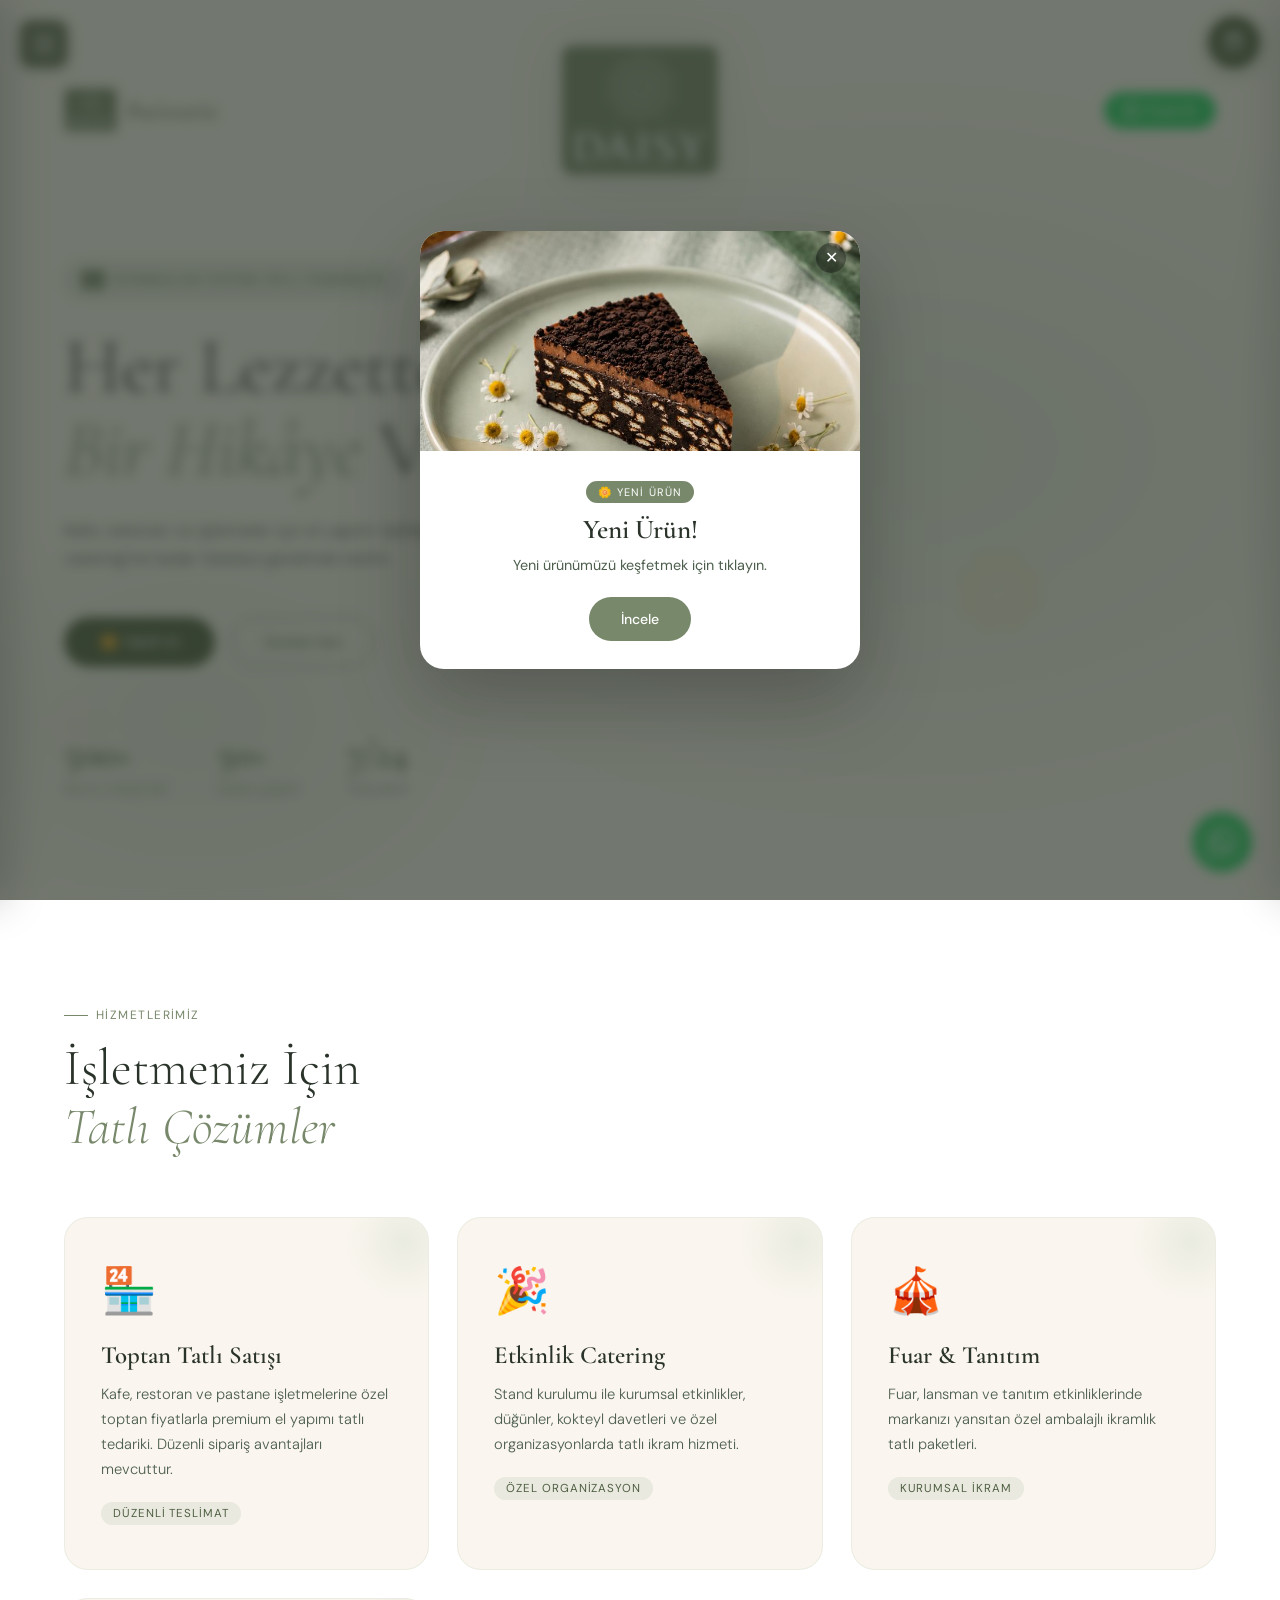
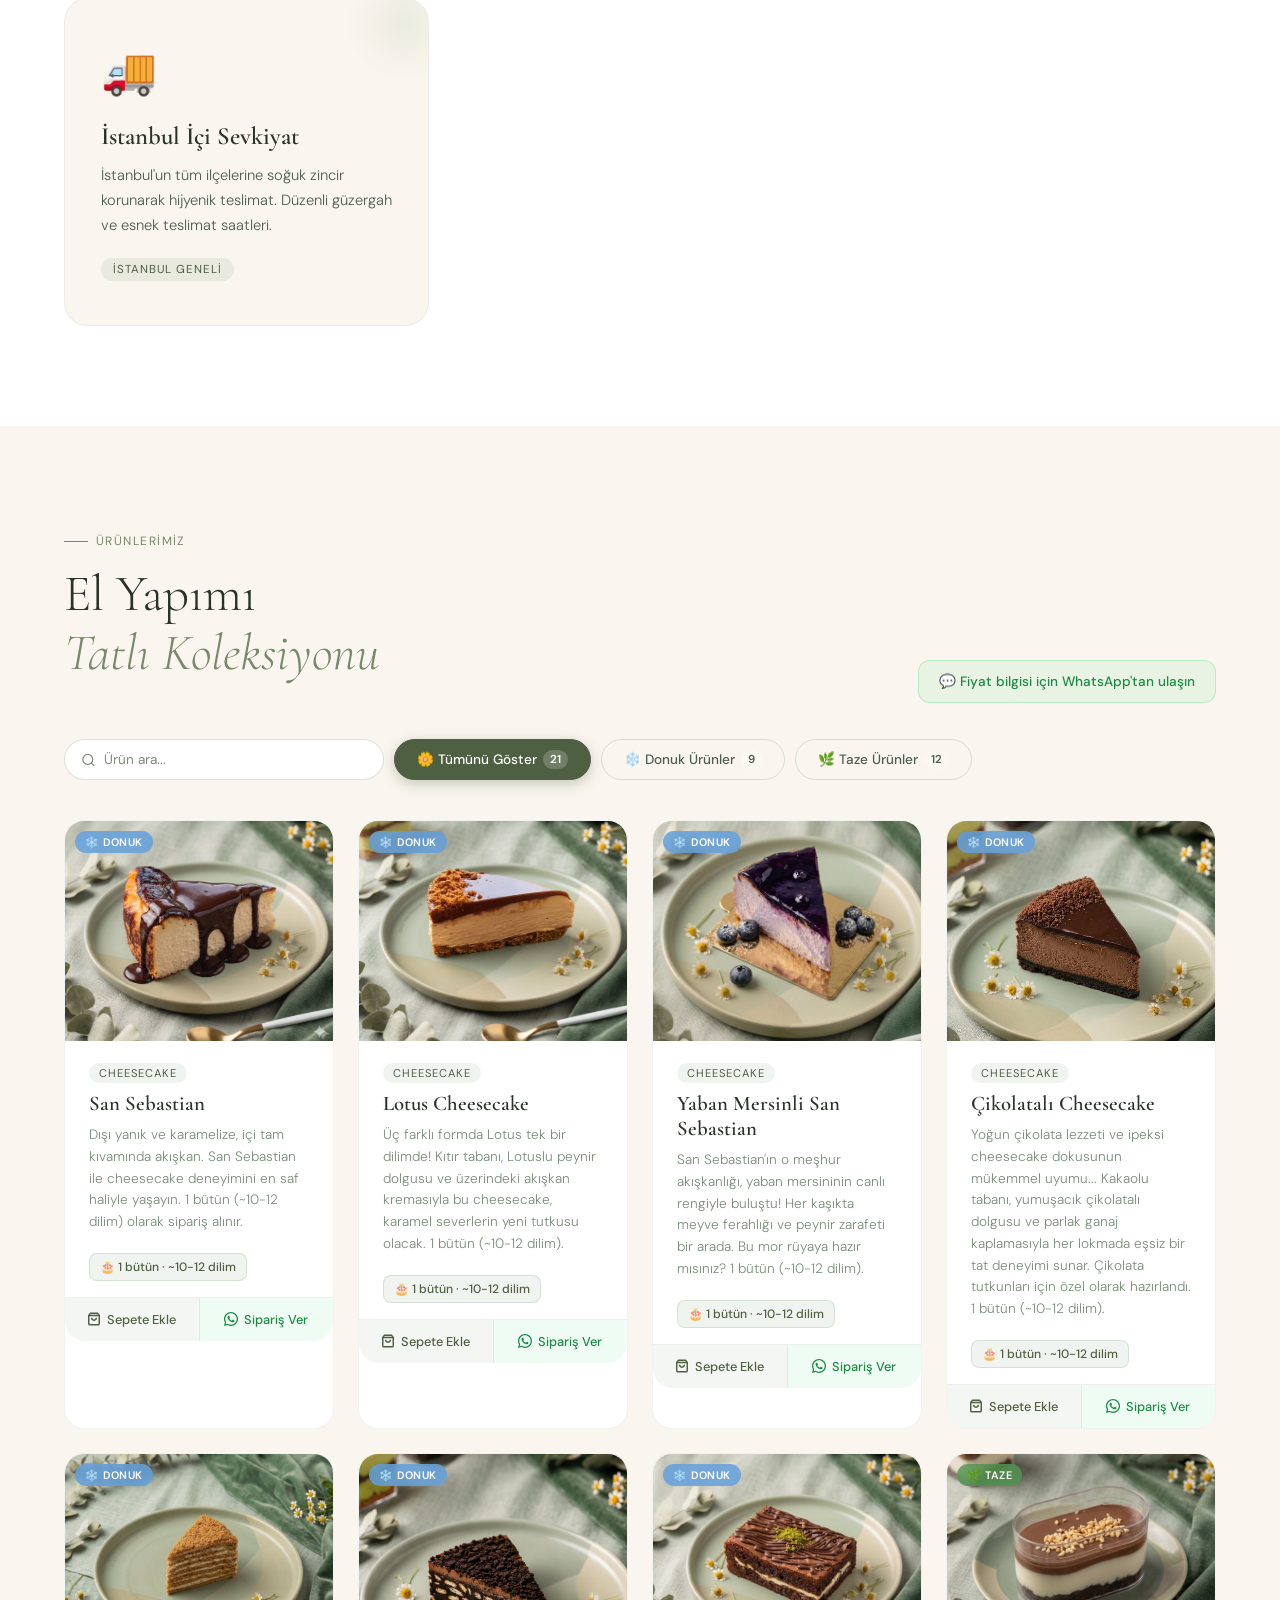
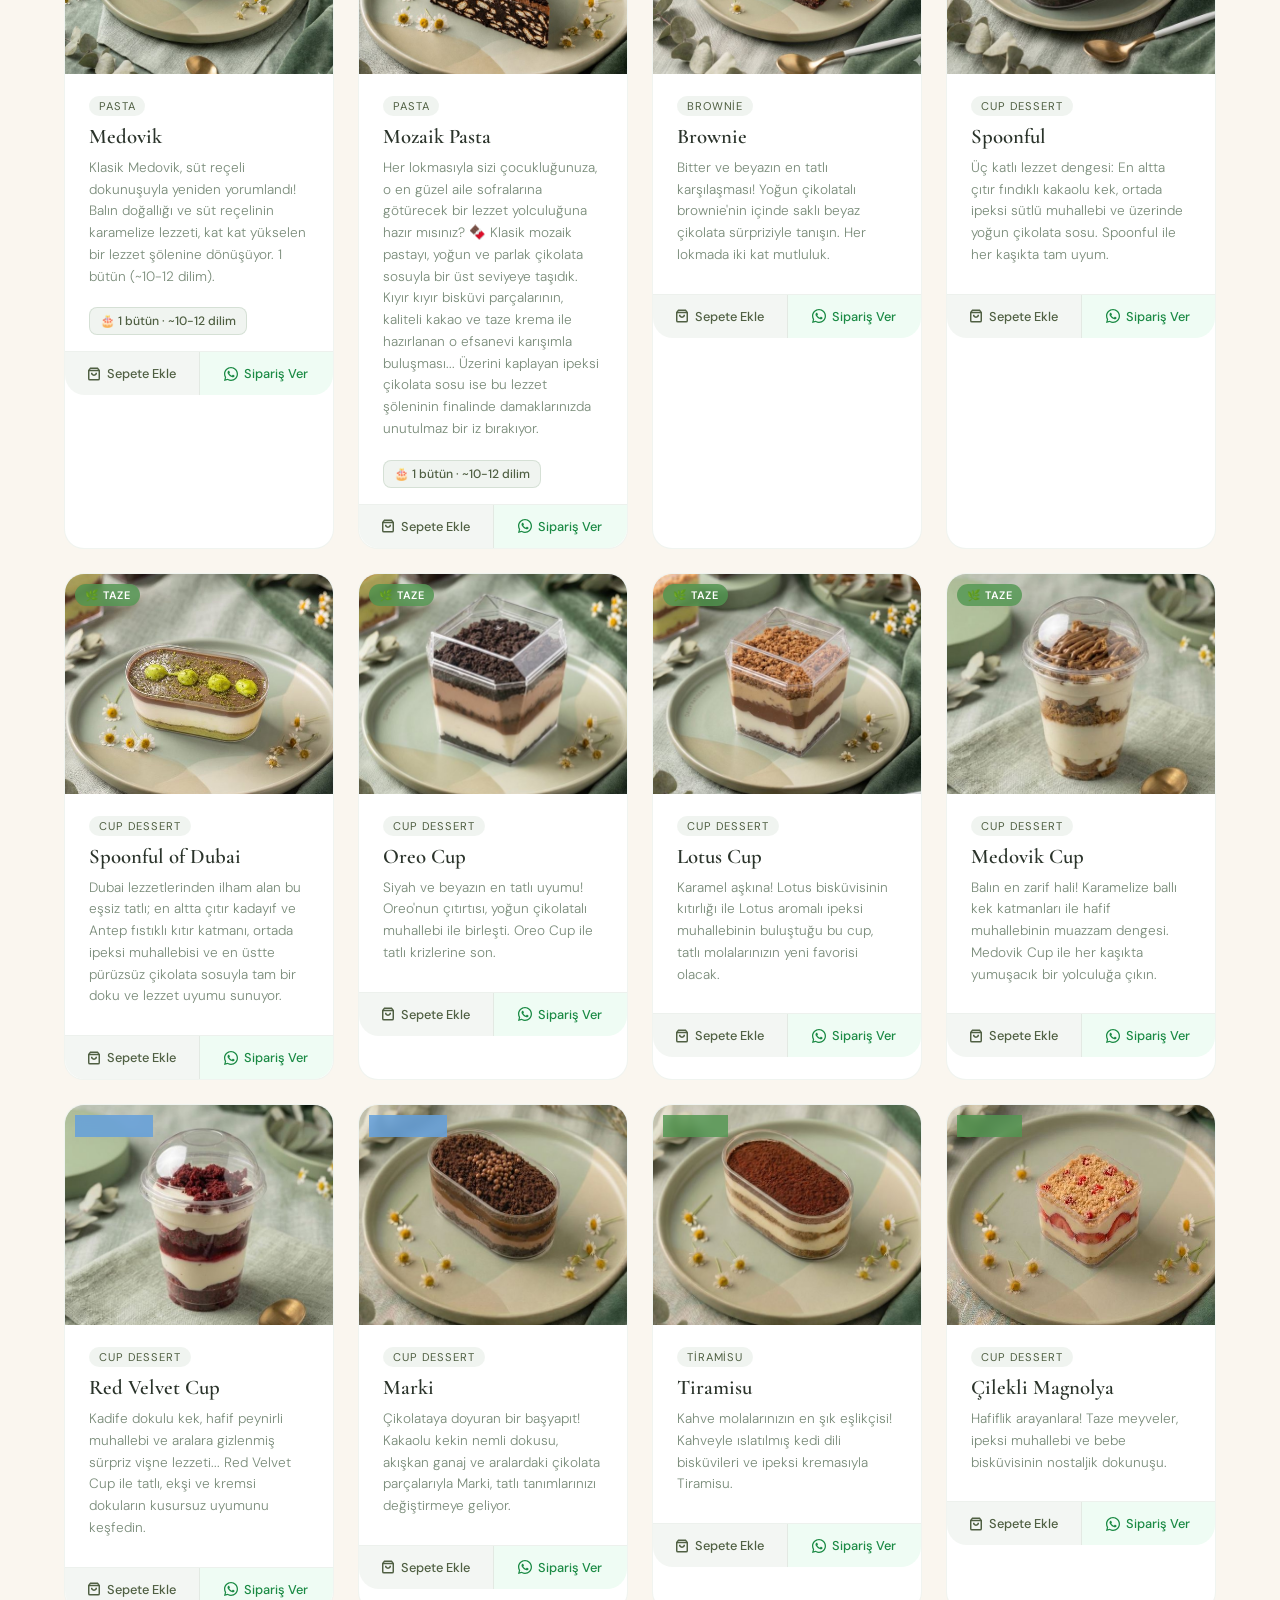
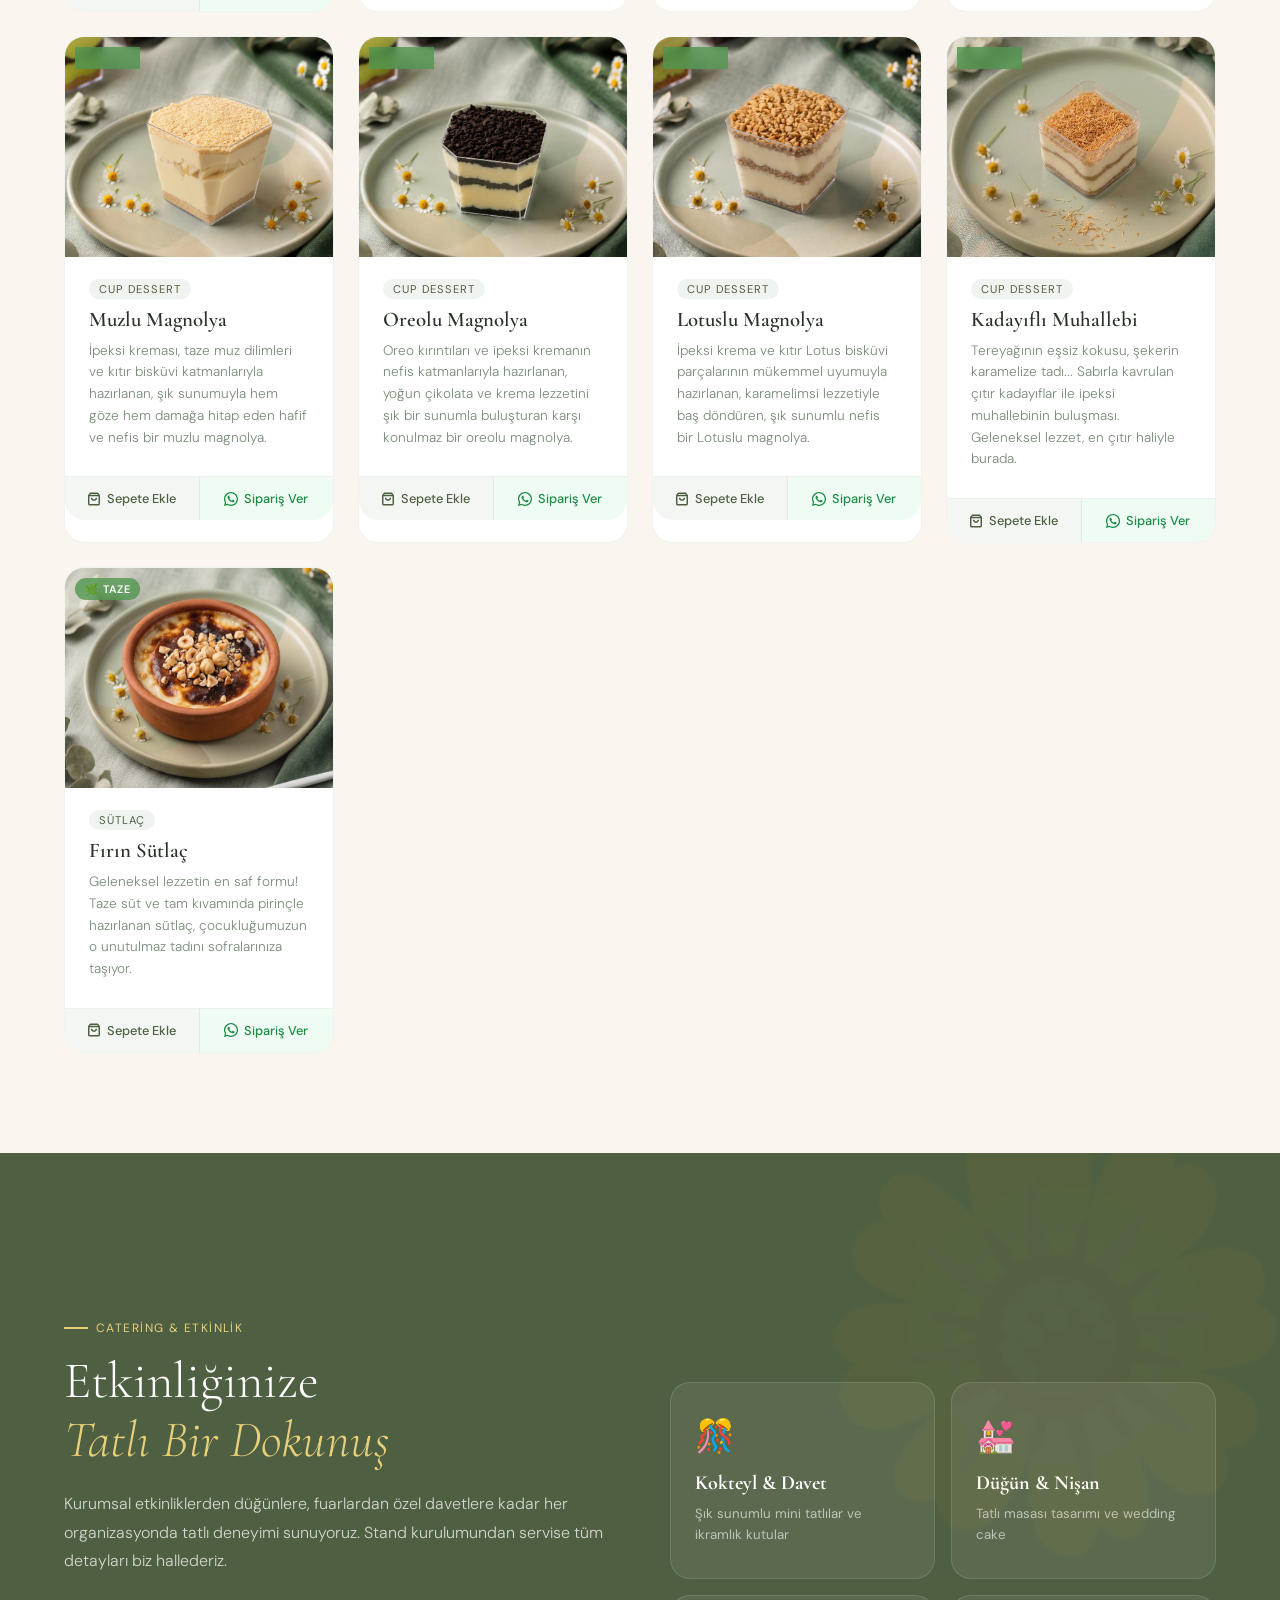
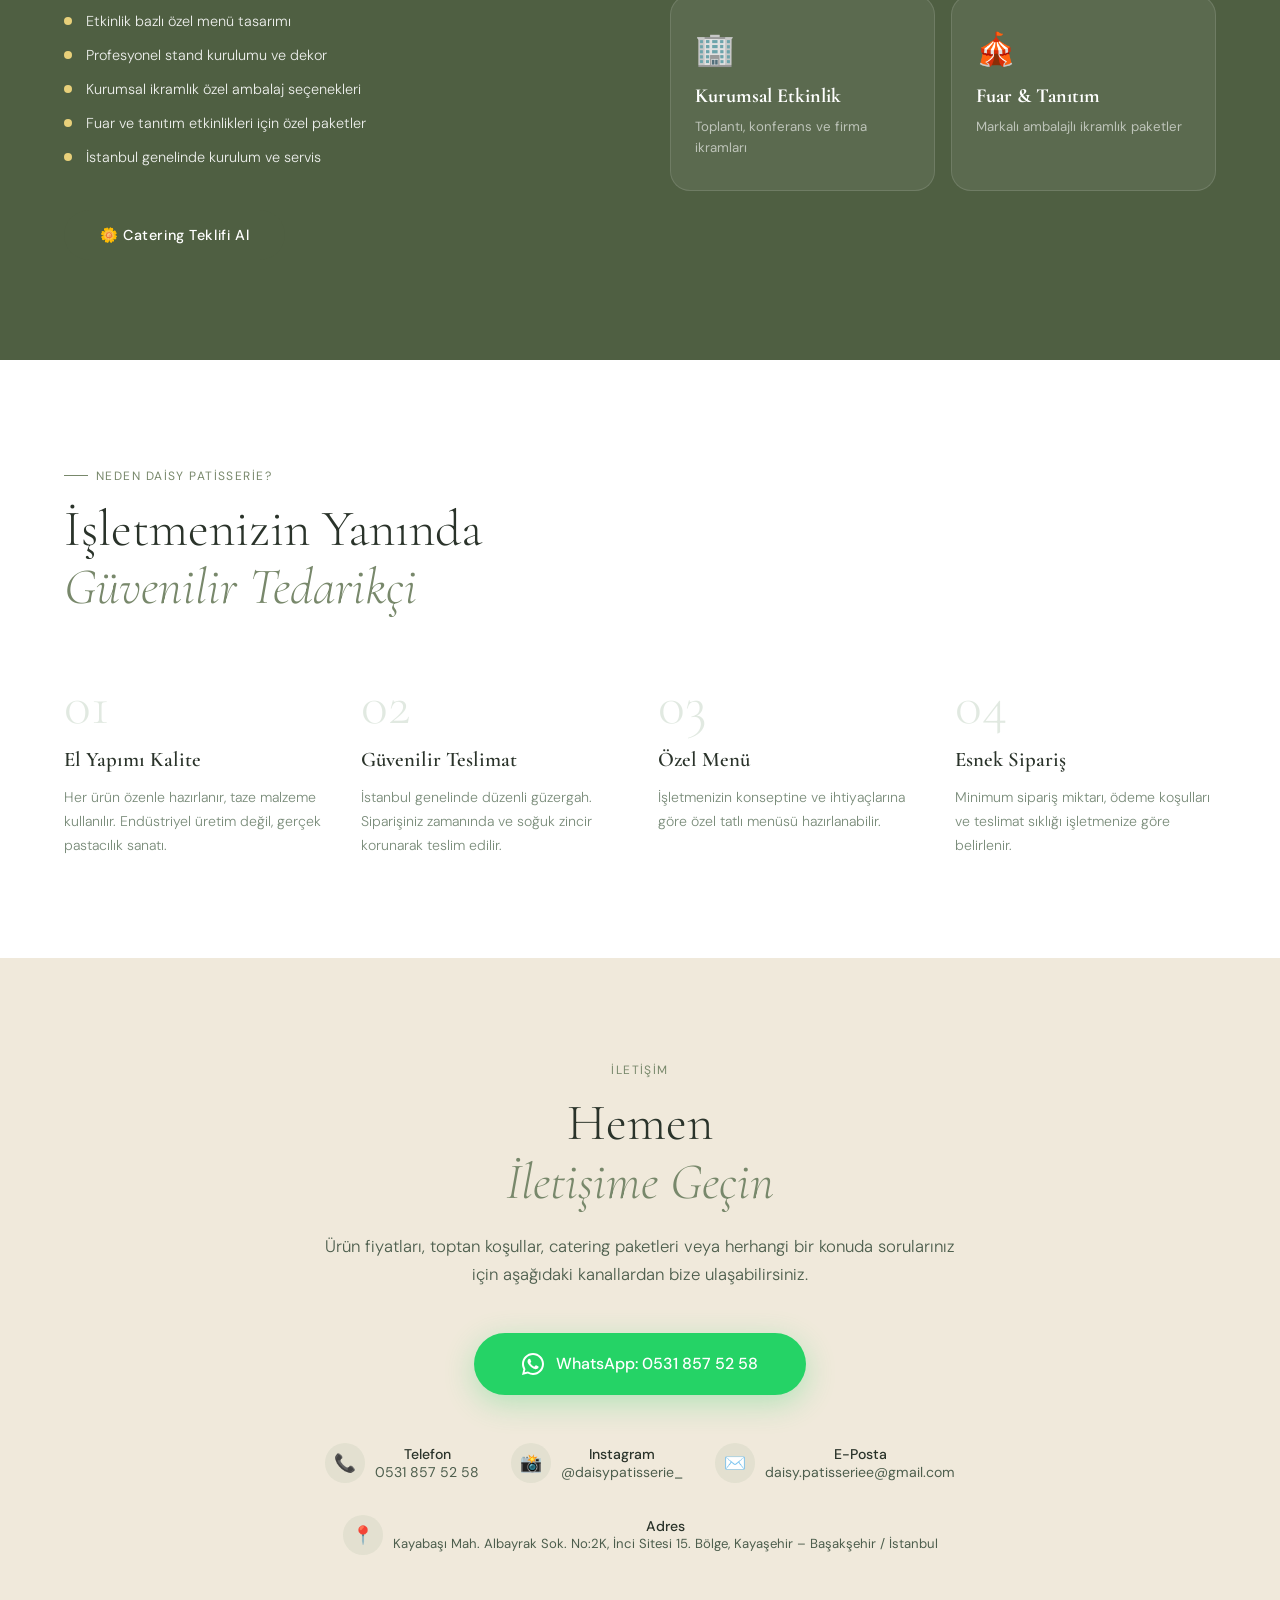
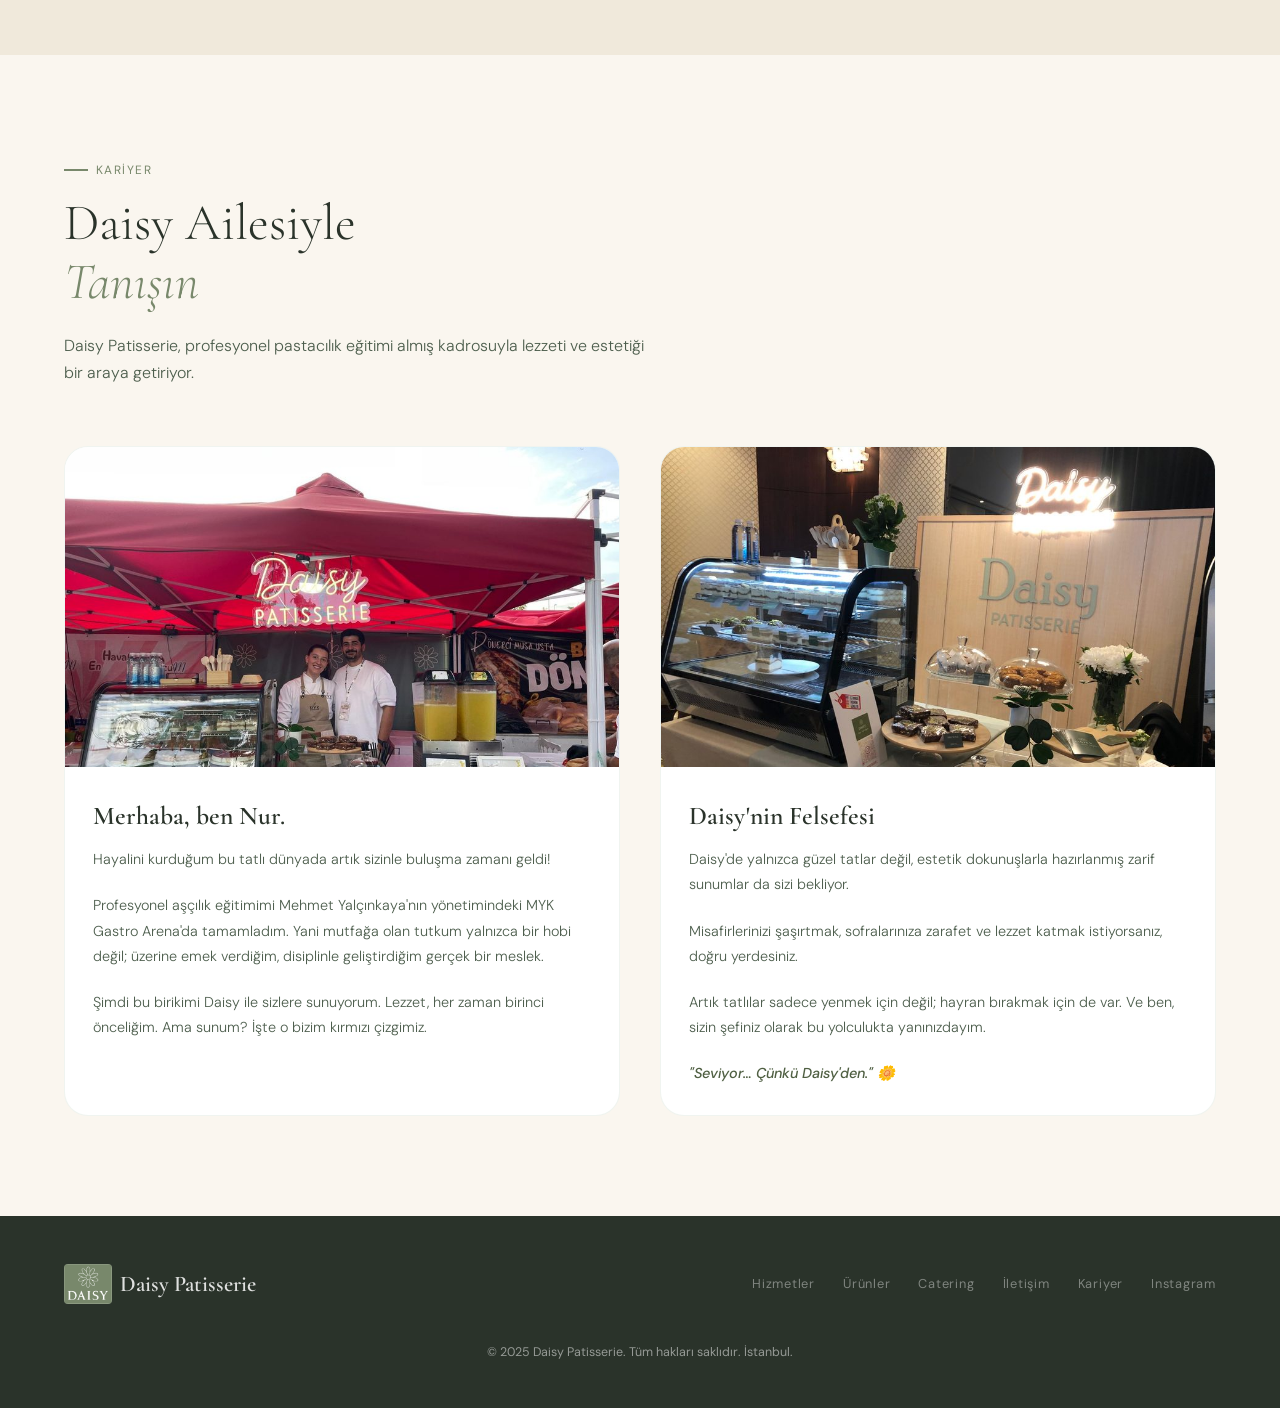
==== commit a242a82b: "Urunler bolumune arama cubugu: isim/kategori/aciklamada arar, filtrelerle birlikte calisir Co-Author" ====
--- a/index.html
+++ b/index.html
@@ -1081,6 +1081,38 @@
   }
   .filter-btn.active .filter-count { background: rgba(255,255,255,0.2); }
 
+  /* Ürün arama kutusu */
+  .product-search {
+    display: flex; align-items: center; gap: 8px;
+    border: 1.5px solid rgba(107,143,107,0.25); border-radius: 50px;
+    padding: 0 8px 0 16px; background: var(--white);
+    transition: border-color 0.25s, box-shadow 0.25s;
+    flex: 1; min-width: 200px; max-width: 320px;
+    color: var(--text-light);
+  }
+  .product-search:focus-within {
+    border-color: var(--sage);
+    box-shadow: 0 4px 14px rgba(79,95,66,0.12);
+  }
+  .product-search input {
+    border: none; outline: none; background: transparent;
+    padding: 10px 0; font-size: 0.85rem; width: 100%;
+    font-family: 'DM Sans', sans-serif; color: var(--text-dark);
+  }
+  .product-search input::placeholder { color: var(--text-light); }
+  .product-search-clear {
+    background: none; border: none; cursor: pointer; color: var(--text-light);
+    font-size: 0.8rem; padding: 6px; display: none; line-height: 1;
+  }
+  .product-search-clear:hover { color: var(--text-dark); }
+  .product-card.hidden-by-search { display: none !important; }
+  .no-results-msg {
+    display: none; text-align: center; padding: 36px 20px;
+    color: var(--text-light); font-size: 0.95rem;
+    background: rgba(107,143,107,0.05); border-radius: 16px;
+    border: 1px dashed rgba(107,143,107,0.25); margin-bottom: 24px;
+  }
+
   /* Frozen / Fresh badges on cards */
   .frozen-badge, .fresh-badge {
     position: absolute; top: 10px; left: 10px;
@@ -1315,6 +1347,11 @@
   </div>
   
   <div class="product-filter-bar" id="productFilterBar">
+    <div class="product-search">
+      <svg width="16" height="16" viewBox="0 0 24 24" fill="none" stroke="currentColor" stroke-width="2" stroke-linecap="round"><circle cx="11" cy="11" r="8"/><line x1="21" y1="21" x2="16.65" y2="16.65"/></svg>
+      <input type="text" id="productSearch" placeholder="Ürün ara..." oninput="searchProducts(this.value)" autocomplete="off">
+      <button class="product-search-clear" id="productSearchClear" onclick="clearProductSearch()" aria-label="Aramayı temizle">✕</button>
+    </div>
     <button class="filter-btn active" onclick="filterProducts('all', this)">
       🌼 Tümünü Göster <span class="filter-count" id="fcAll">17</span>
     </button>
@@ -1325,6 +1362,8 @@
       🌿 Taze Ürünler <span class="filter-count" id="fcFresh">9</span>
     </button>
   </div>
+
+  <div class="no-results-msg" id="noResultsMsg">🌼 Aradığınız isimde bir ürün bulunamadı. Farklı bir kelime deneyin.</div>
 
   <div class="products-grid">
     <div class="product-card reveal" onclick="openProduct(0)" data-frozen="true">
@@ -2341,6 +2380,36 @@
     else if (type === 'frozen') card.classList.toggle('hidden-by-filter', !isFrozen);
     else if (type === 'fresh') card.classList.toggle('hidden-by-filter', isFrozen);
   });
+  _applySearch();
+}
+
+// ── ÜRÜN ARAMA ──
+let _searchQ = '';
+function _applySearch() {
+  const cards = document.querySelectorAll('.products-grid .product-card');
+  let visible = 0;
+  cards.forEach(card => {
+    const name = (card.querySelector('h4') || {}).textContent || '';
+    const tag = (card.querySelector('.product-tag-inline') || {}).textContent || '';
+    const desc = (card.querySelector('.product-body p') || {}).textContent || '';
+    const match = !_searchQ || (name + ' ' + tag + ' ' + desc).toLocaleLowerCase('tr').includes(_searchQ);
+    card.classList.toggle('hidden-by-search', !match);
+    if (match && !card.classList.contains('hidden-by-filter')) visible++;
+  });
+  const msg = document.getElementById('noResultsMsg');
+  if (msg) msg.style.display = (_searchQ && visible === 0) ? 'block' : 'none';
+  const clearBtn = document.getElementById('productSearchClear');
+  if (clearBtn) clearBtn.style.display = _searchQ ? 'block' : 'none';
+}
+function searchProducts(q) {
+  _searchQ = (q || '').trim().toLocaleLowerCase('tr');
+  _applySearch();
+}
+function clearProductSearch() {
+  const inp = document.getElementById('productSearch');
+  inp.value = '';
+  searchProducts('');
+  inp.focus();
 }
 
 function updateFilterCounts() {
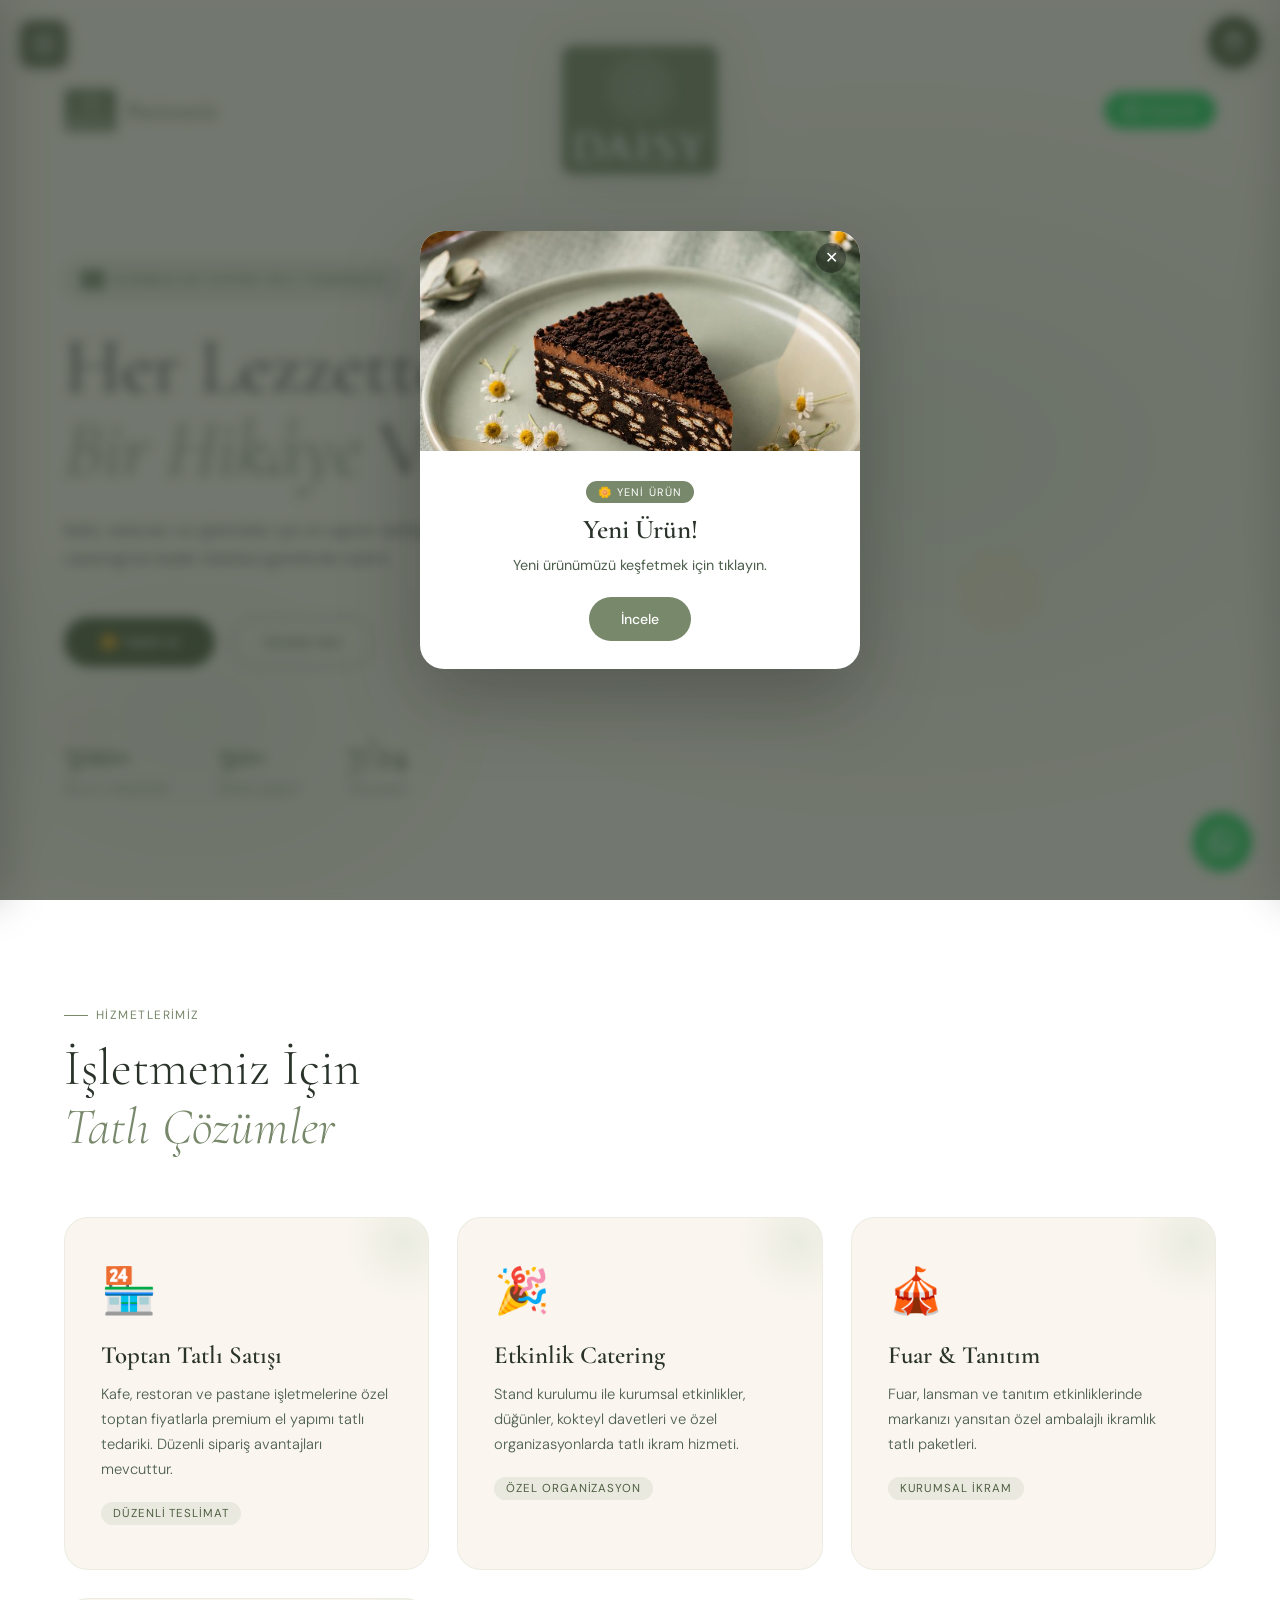
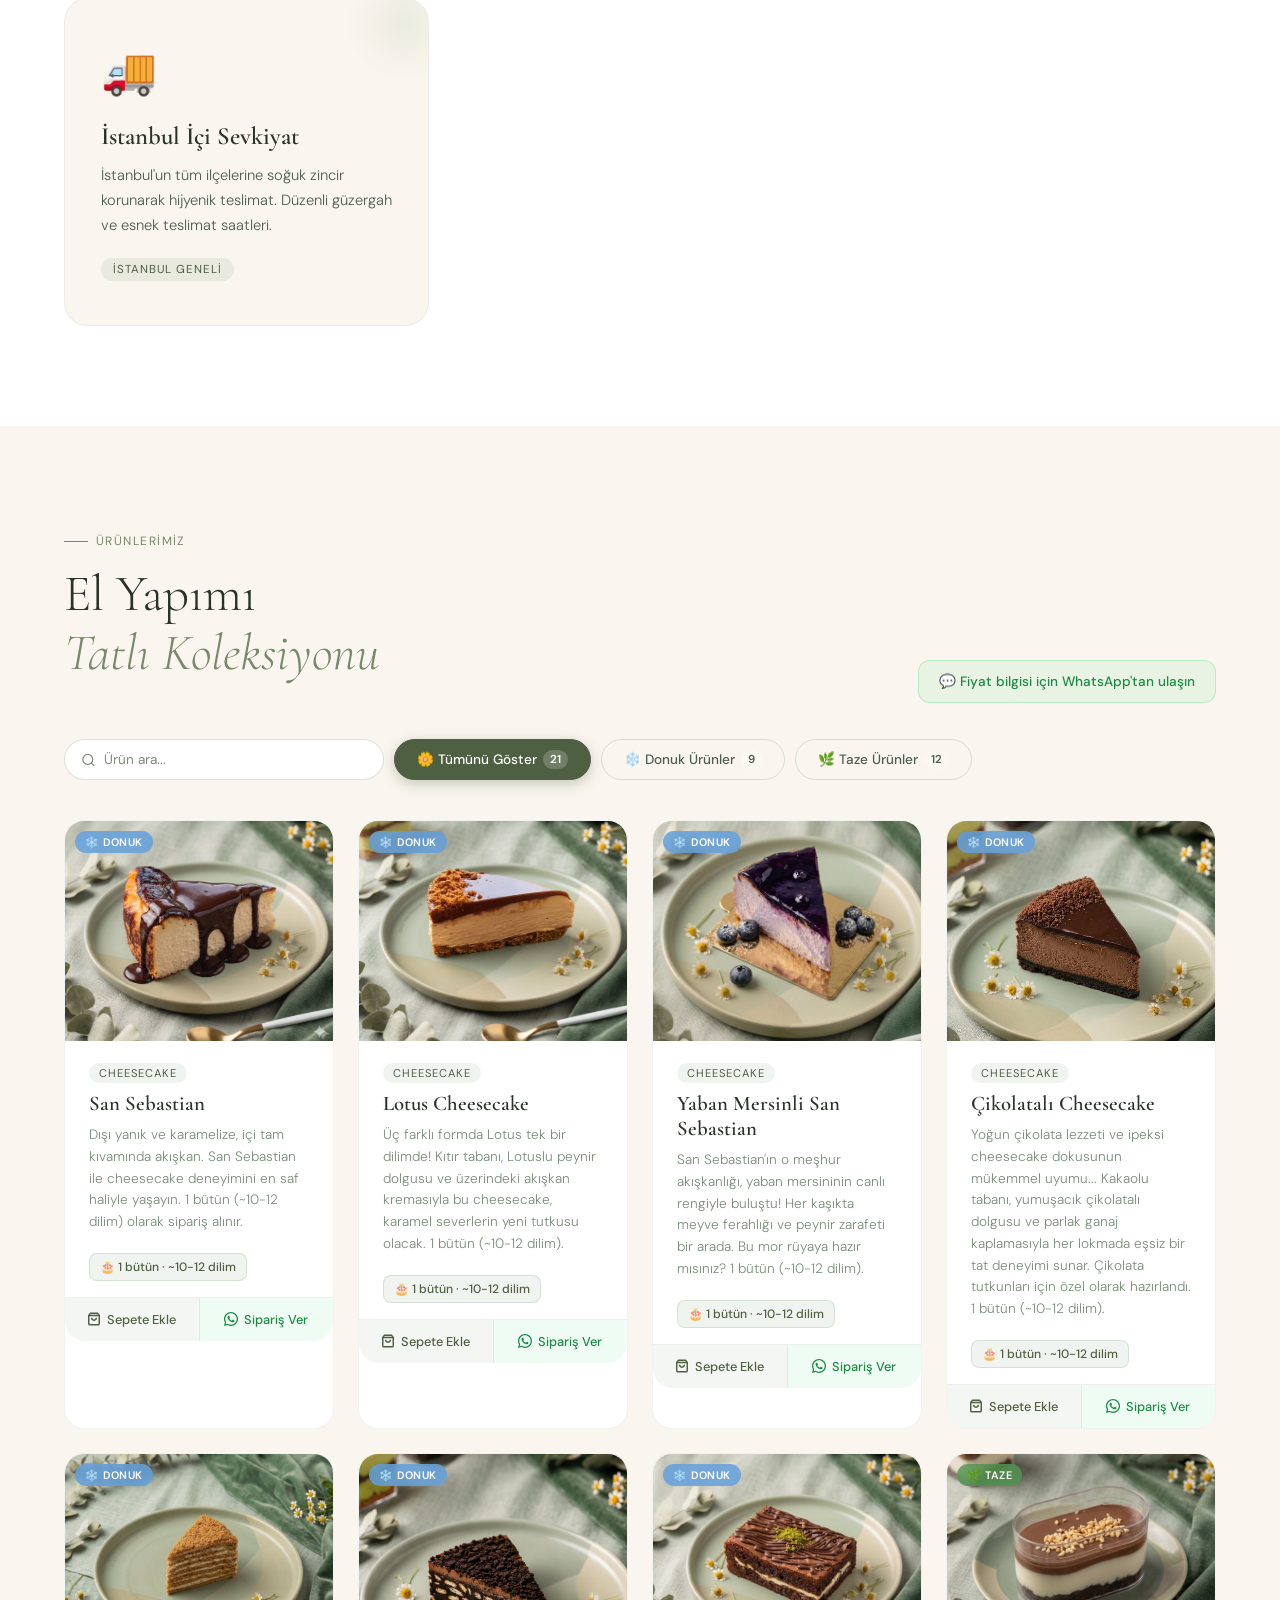
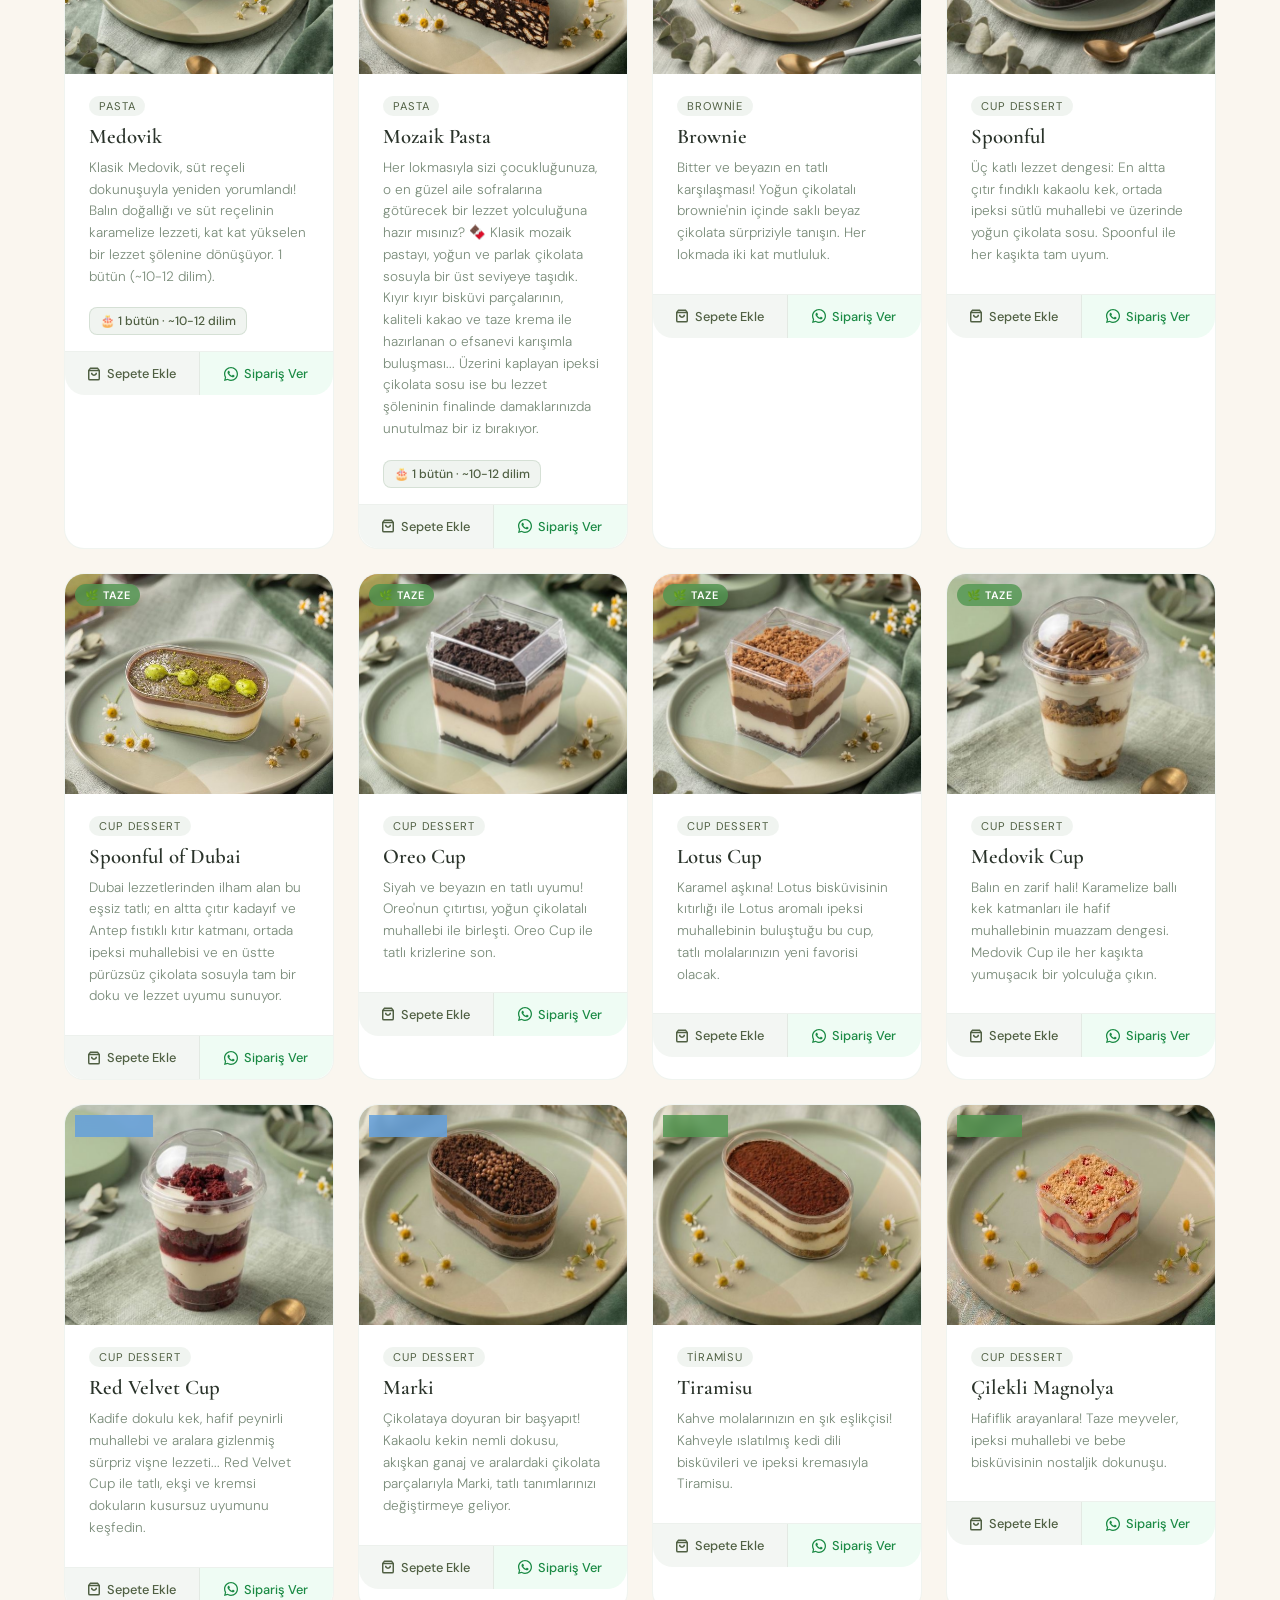
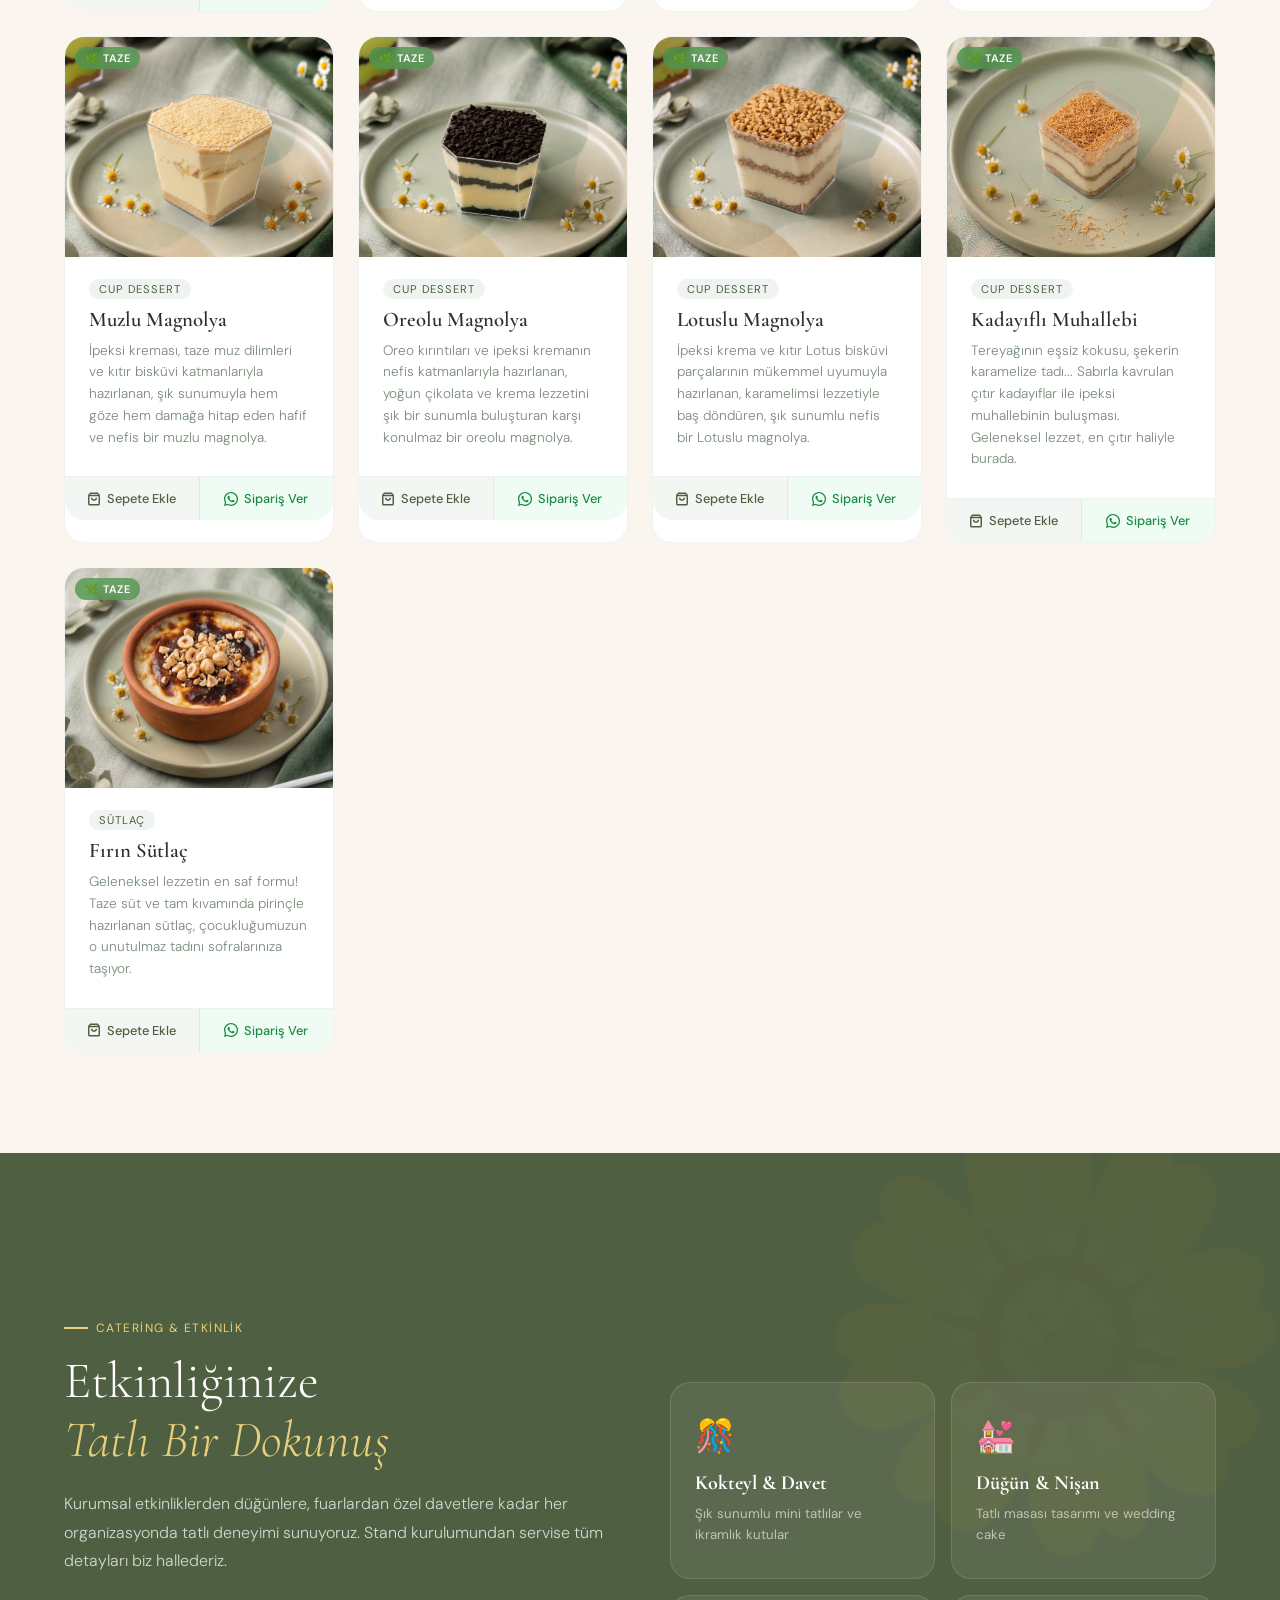
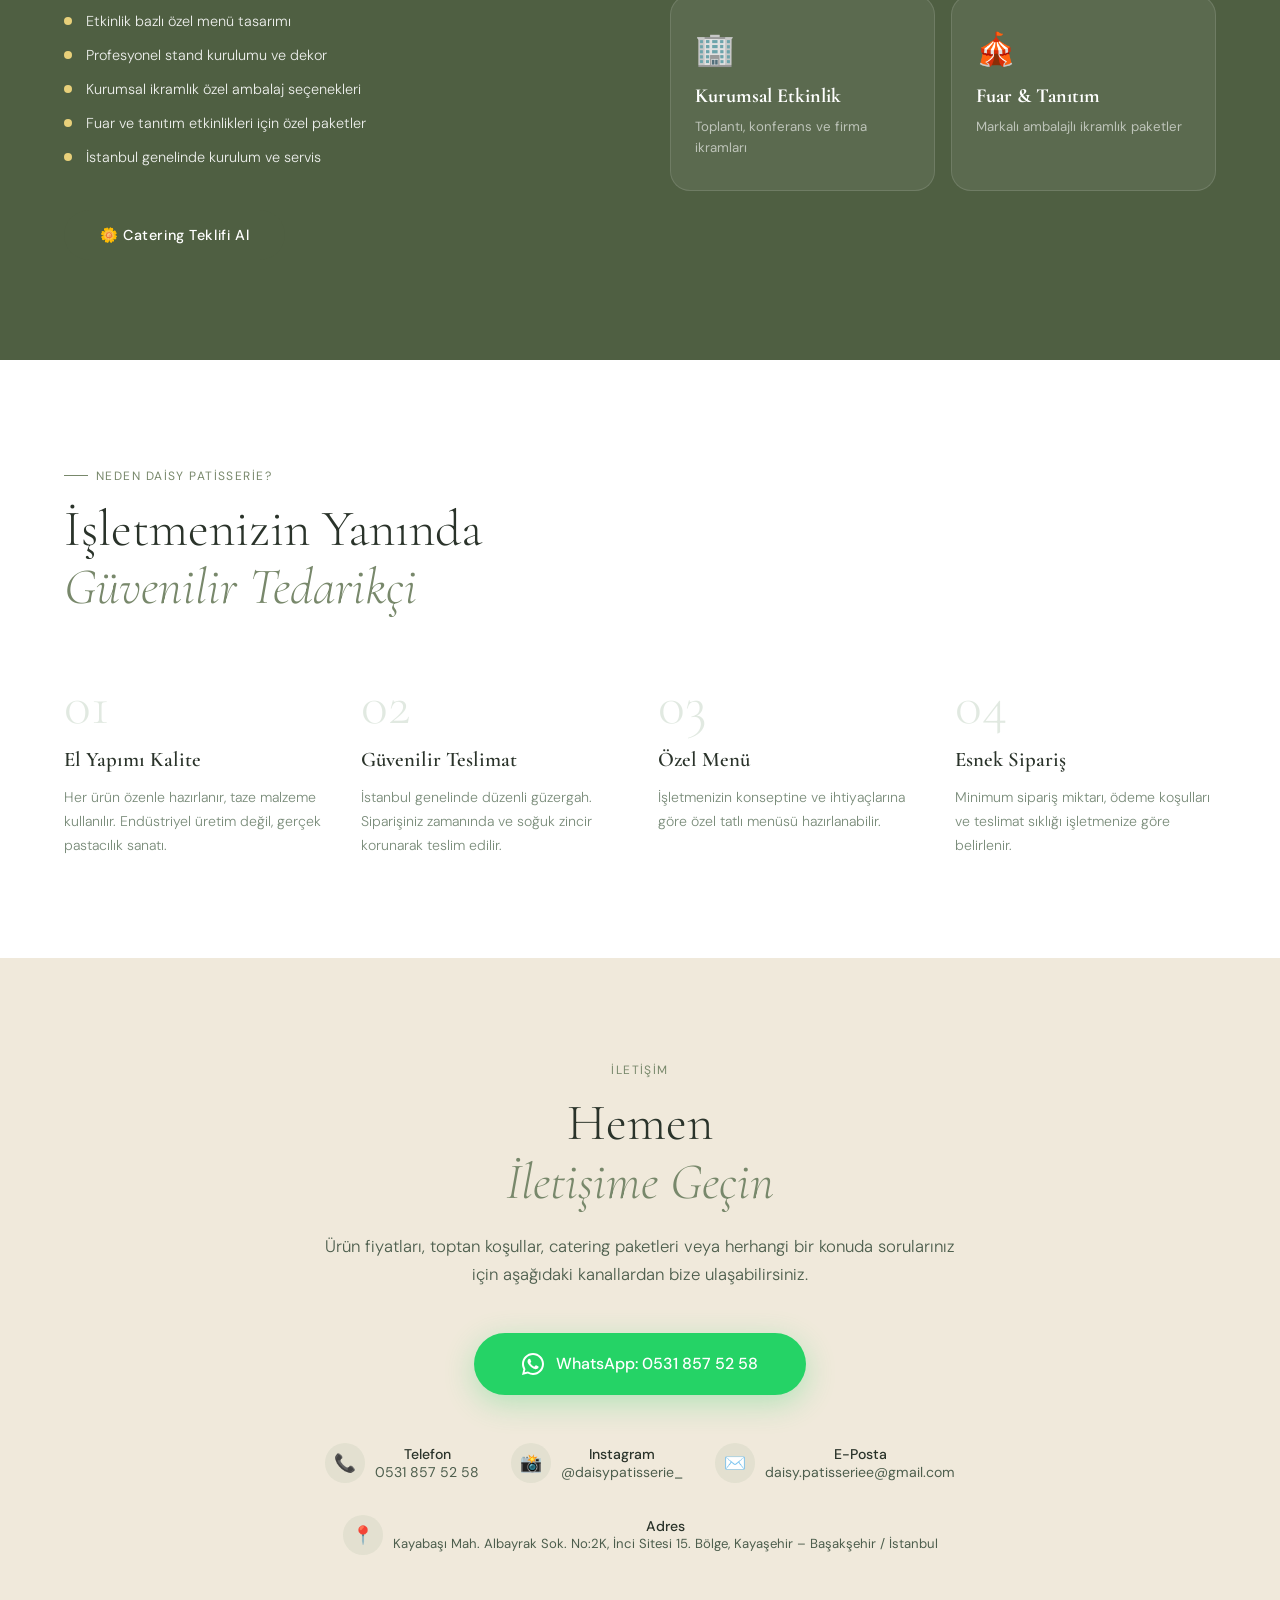
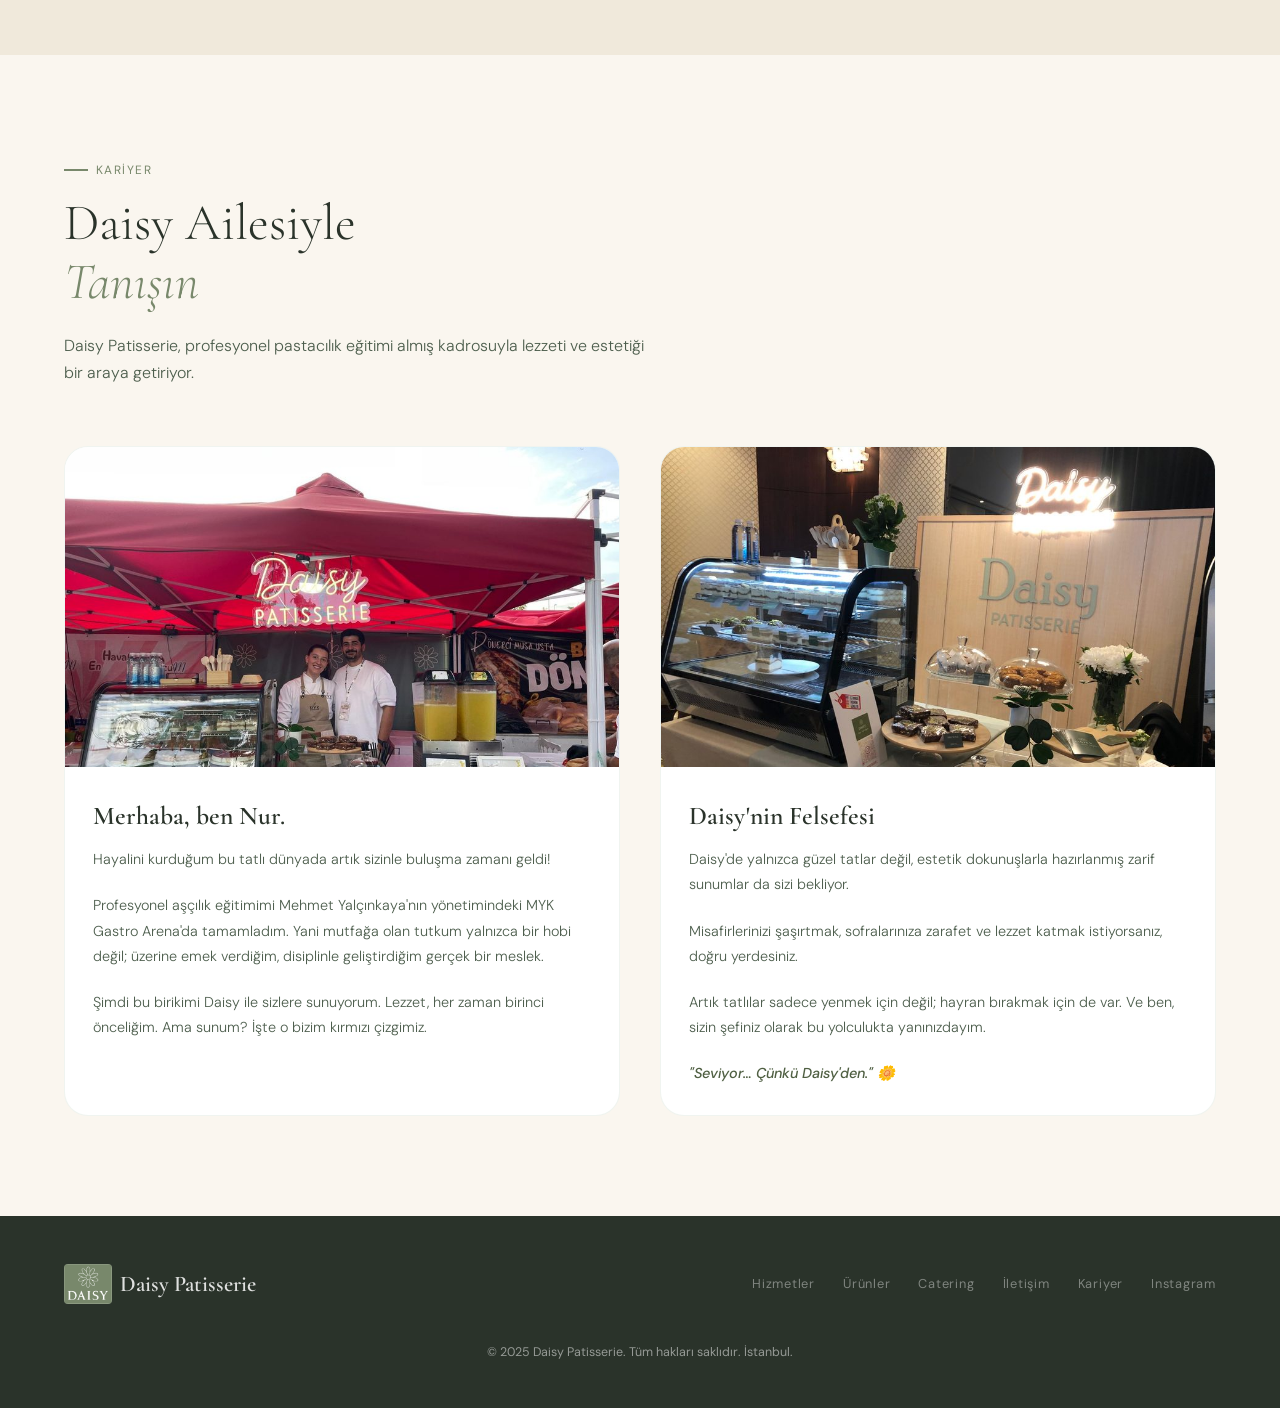
==== commit d40fc244: "Urun detay penceresi: masaustunde gorsel kirpilmadan tam gosterilsin Co-Authored-By: Claude Fable 5 " ====
--- a/index.html
+++ b/index.html
@@ -397,8 +397,16 @@
     box-shadow:0 30px 80px rgba(0,0,0,0.2);
   }
   .modal-overlay.open .modal-box { transform:translateY(0) scale(1); }
-  .modal-img { width:100%; height:280px; object-fit:cover; border-radius:24px 24px 0 0; }
+  .modal-img {
+    width:100%; height:auto; max-height:min(58vh, 520px);
+    object-fit:contain; display:block;
+    background:var(--cream-dark);
+    border-radius:24px 24px 0 0;
+  }
   .modal-body { padding:32px; }
+  @media(max-width:768px){
+    .modal-img { max-height:280px; object-fit:cover; }
+  }
   .modal-tag {
     display:inline-block; background:rgba(107,143,107,0.1); color:var(--sage-deep);
     font-size:0.72rem; letter-spacing:0.1em; text-transform:uppercase;
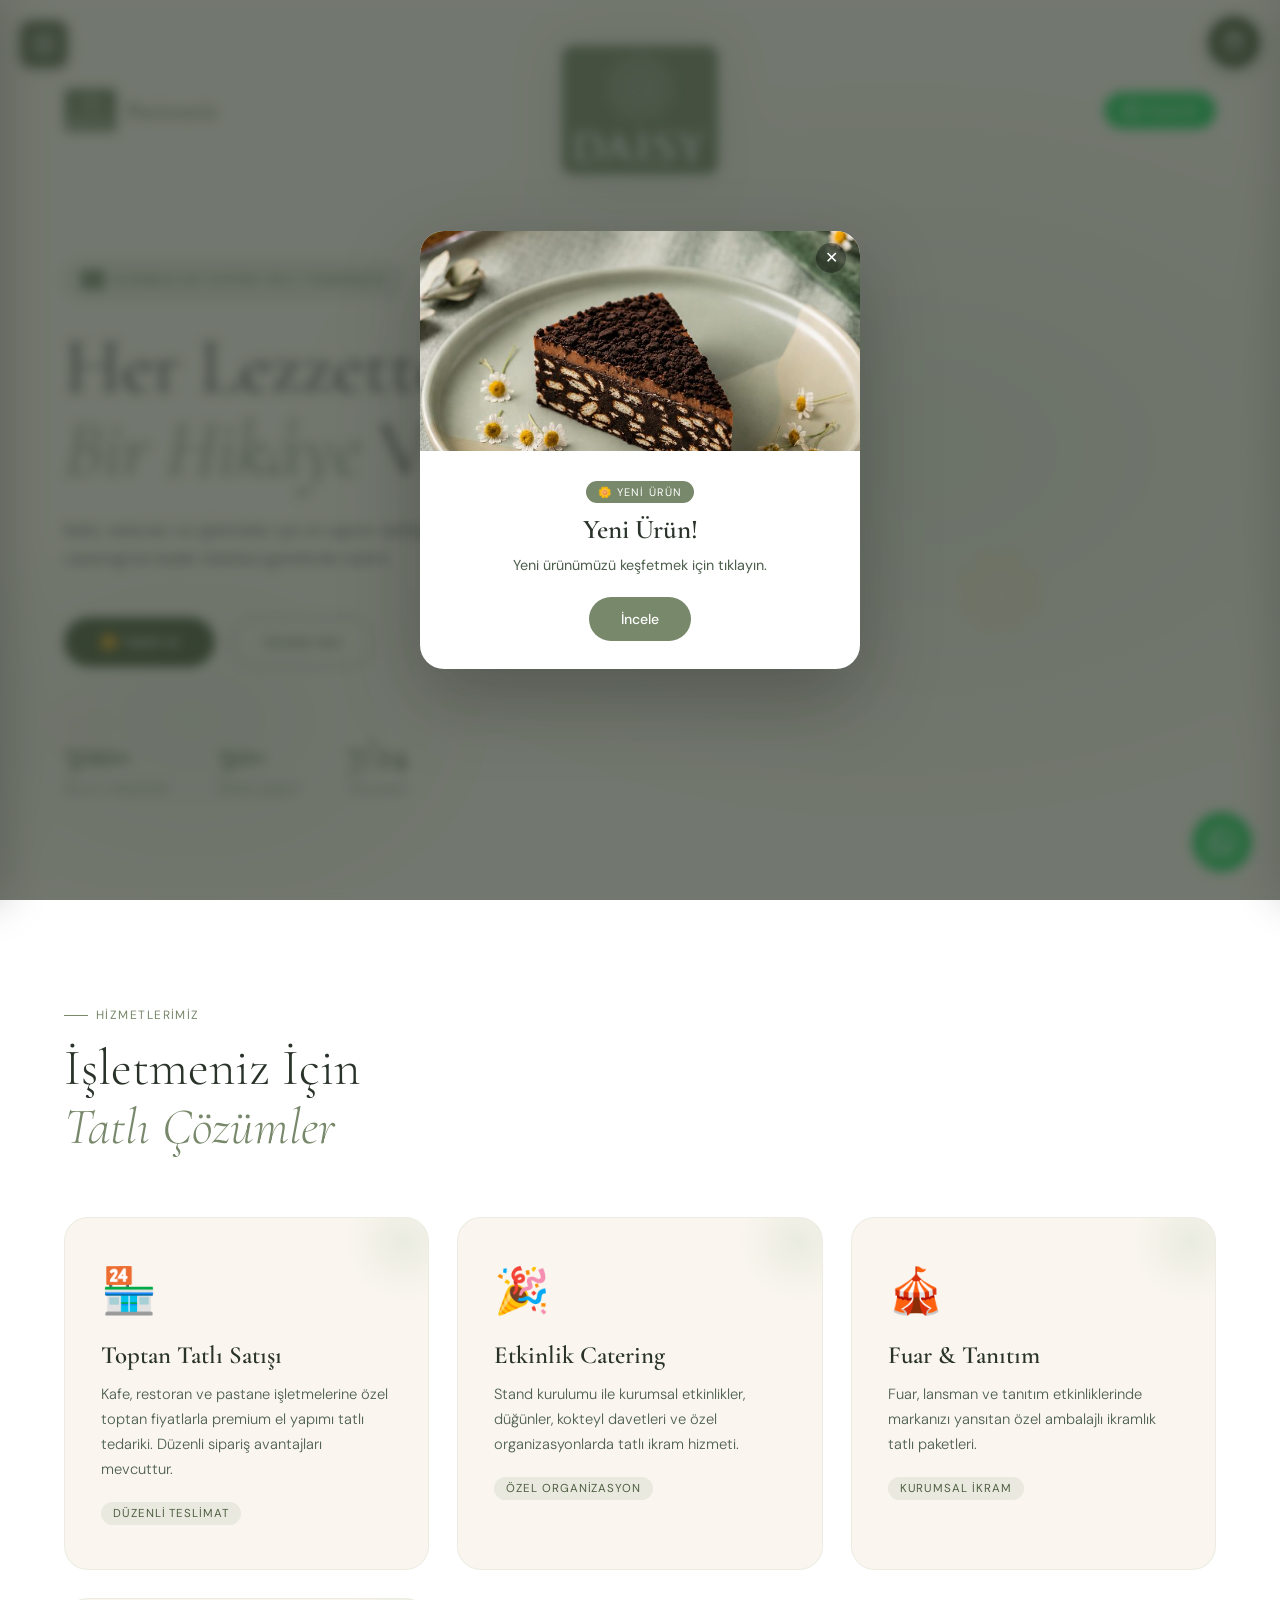
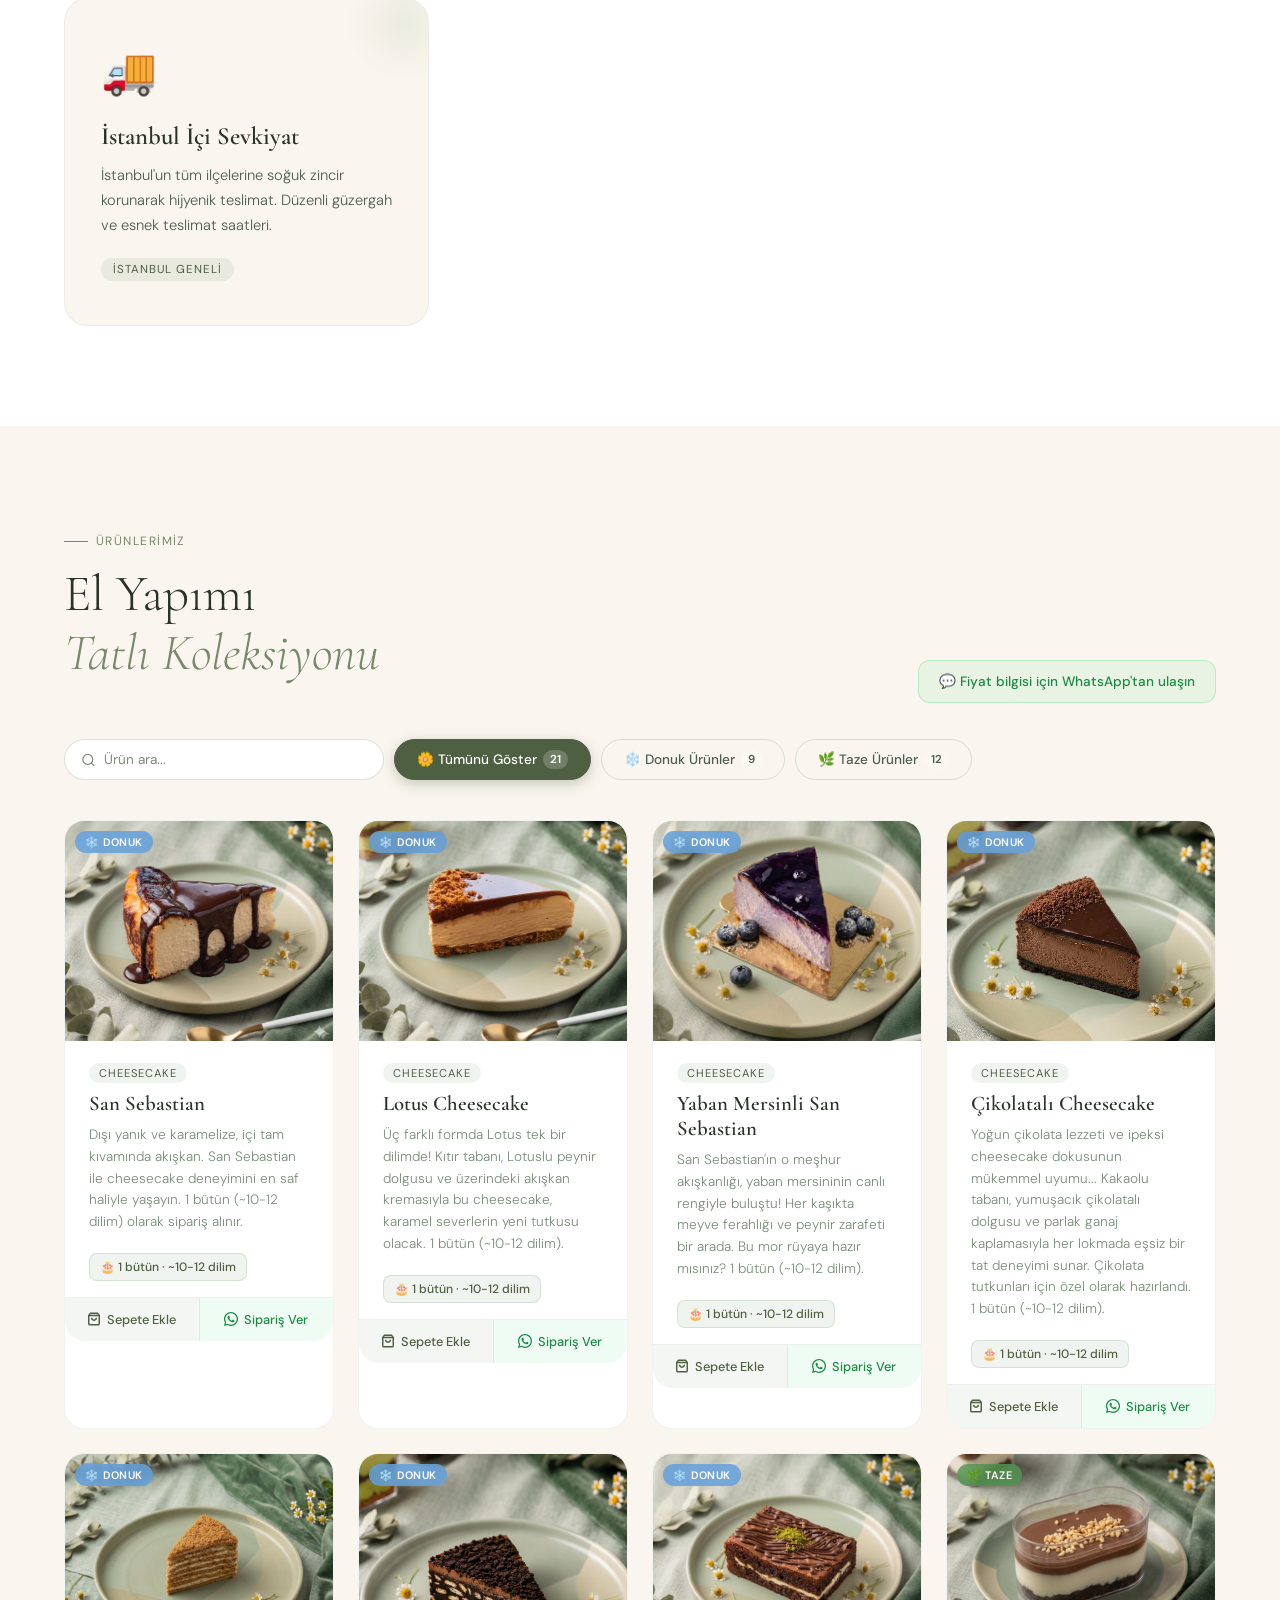
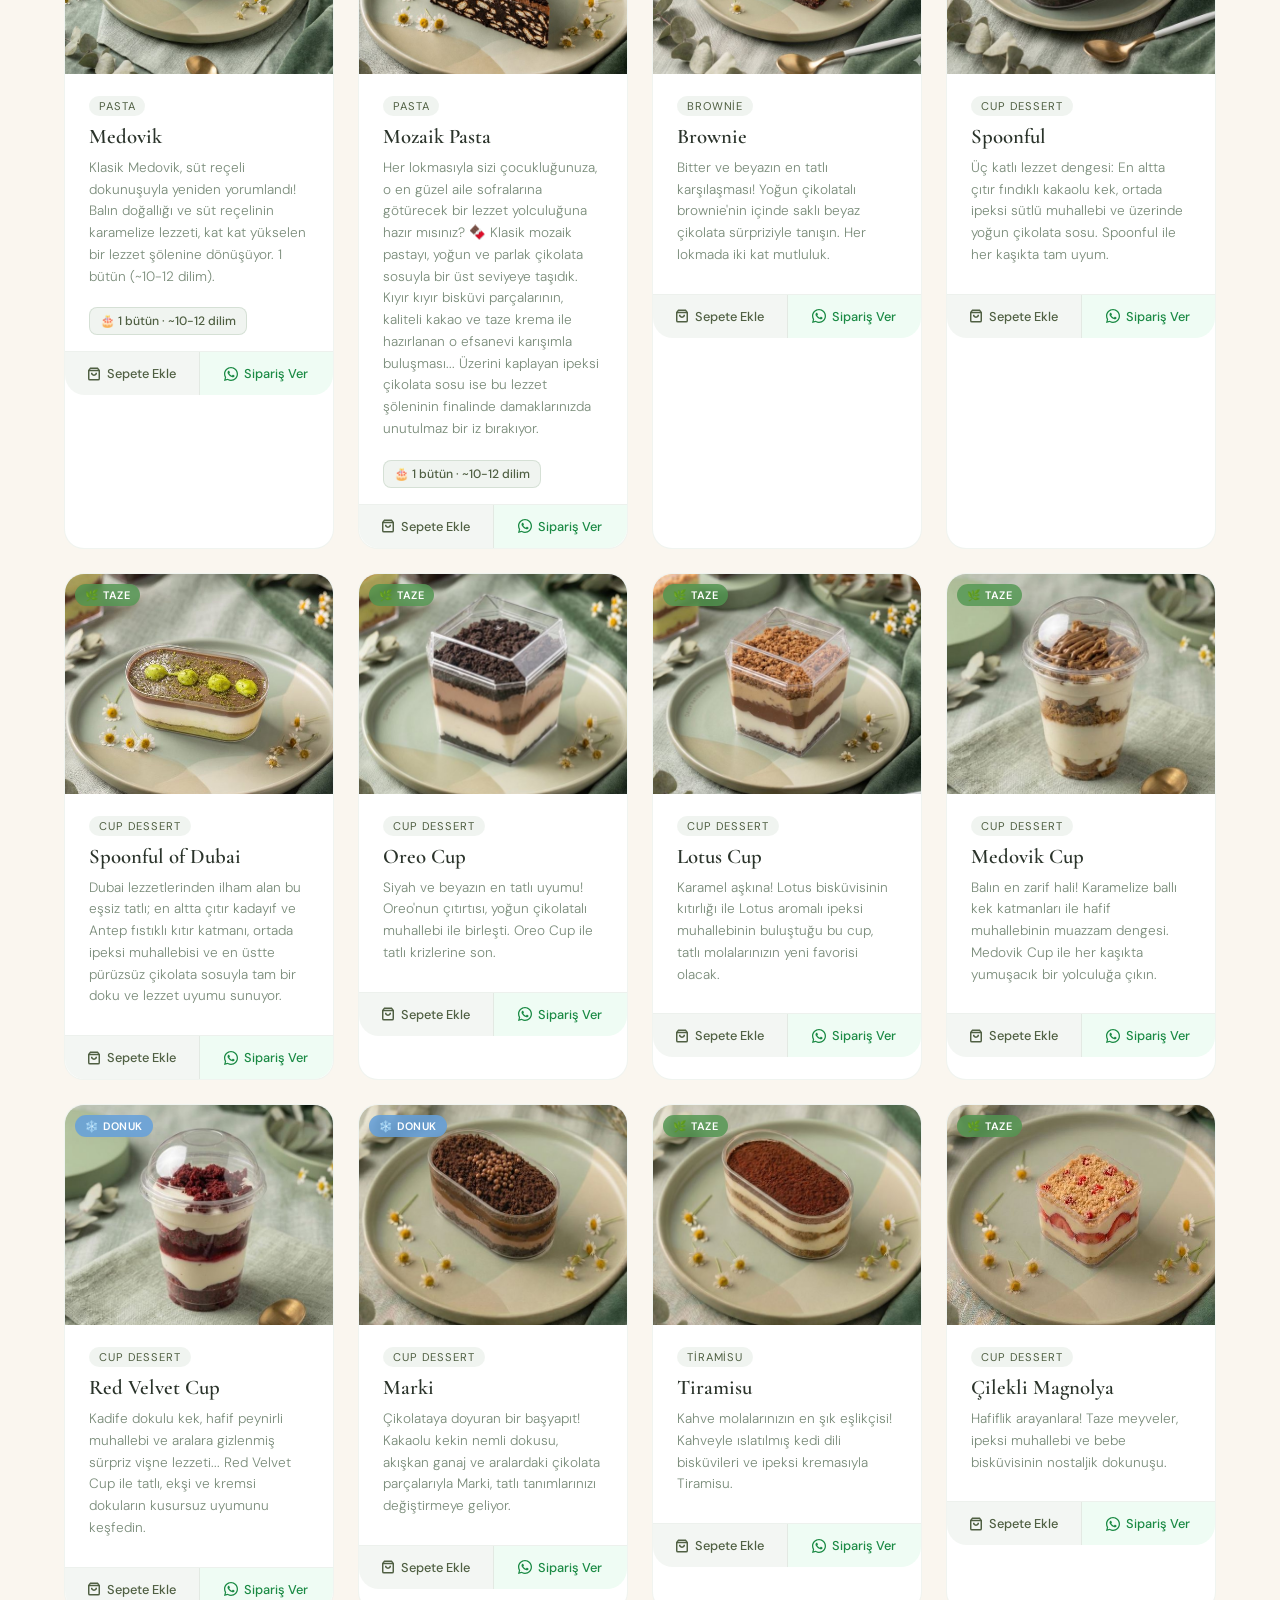
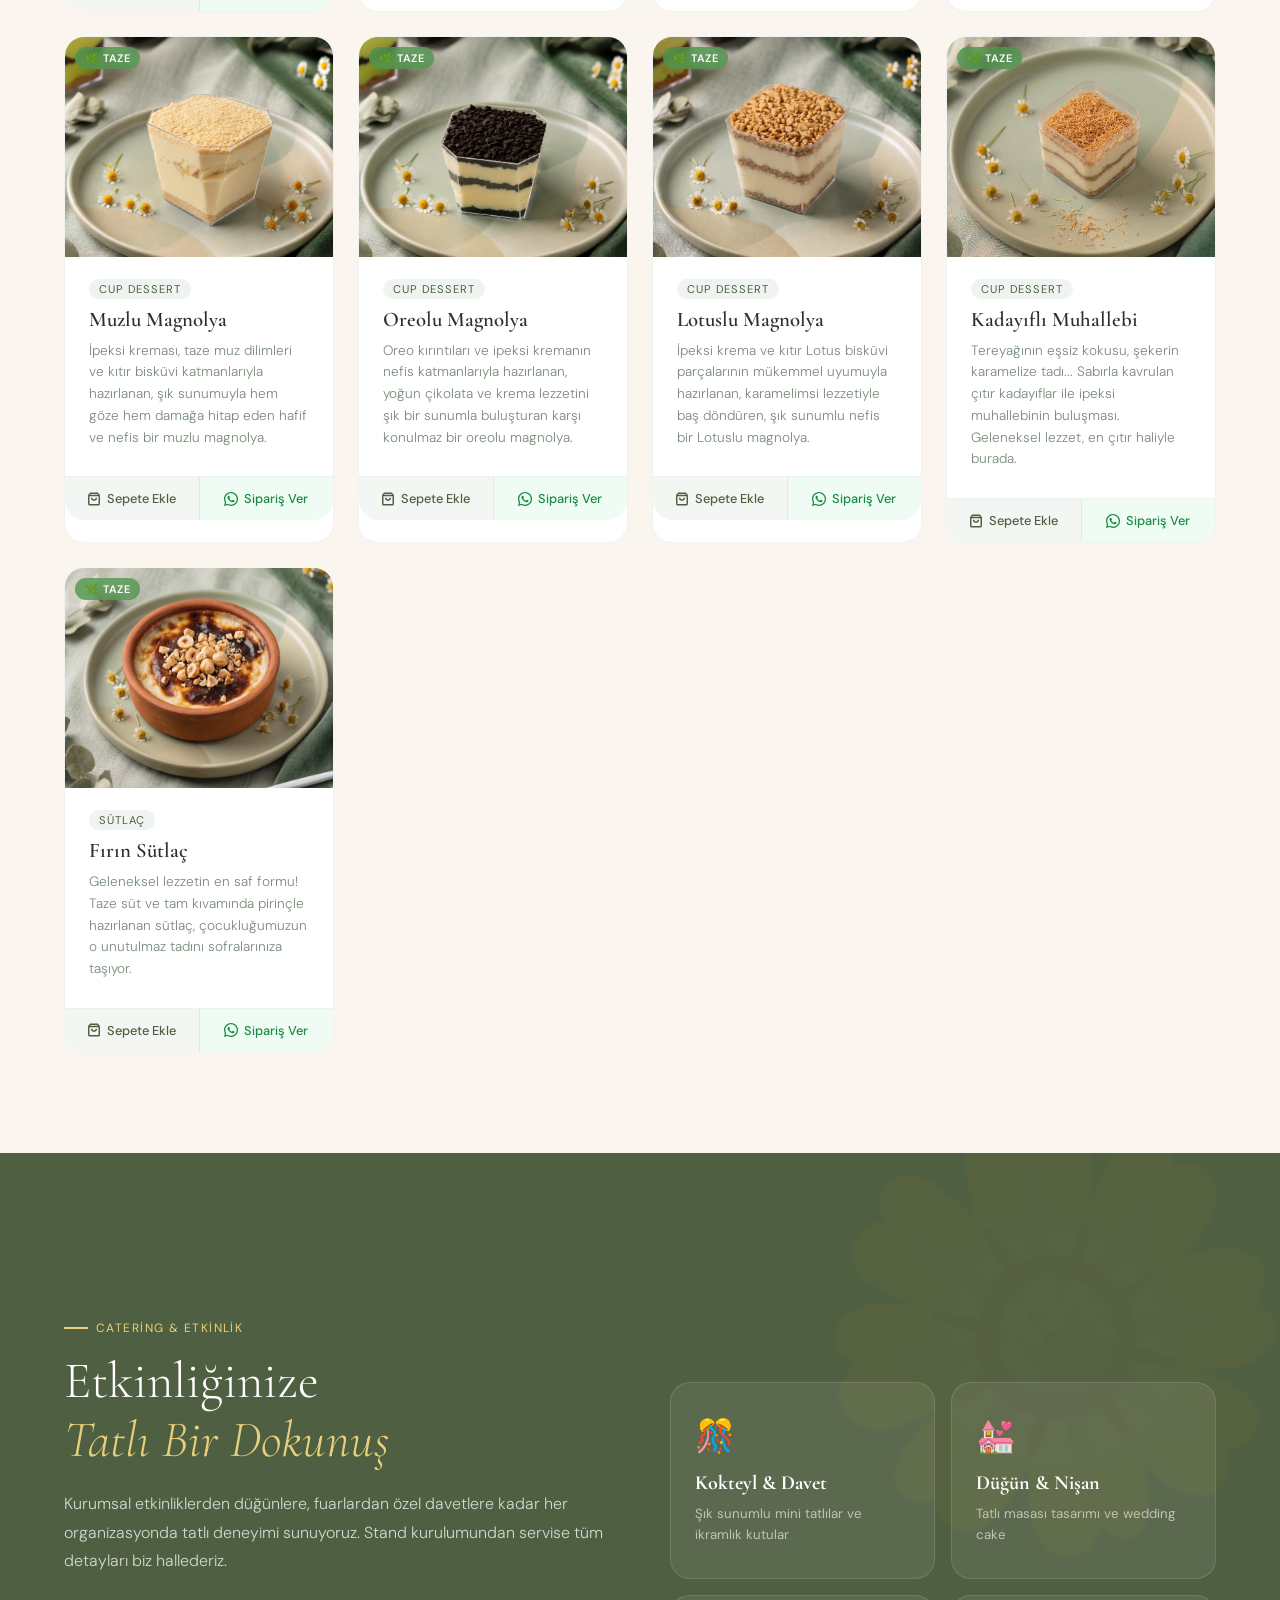
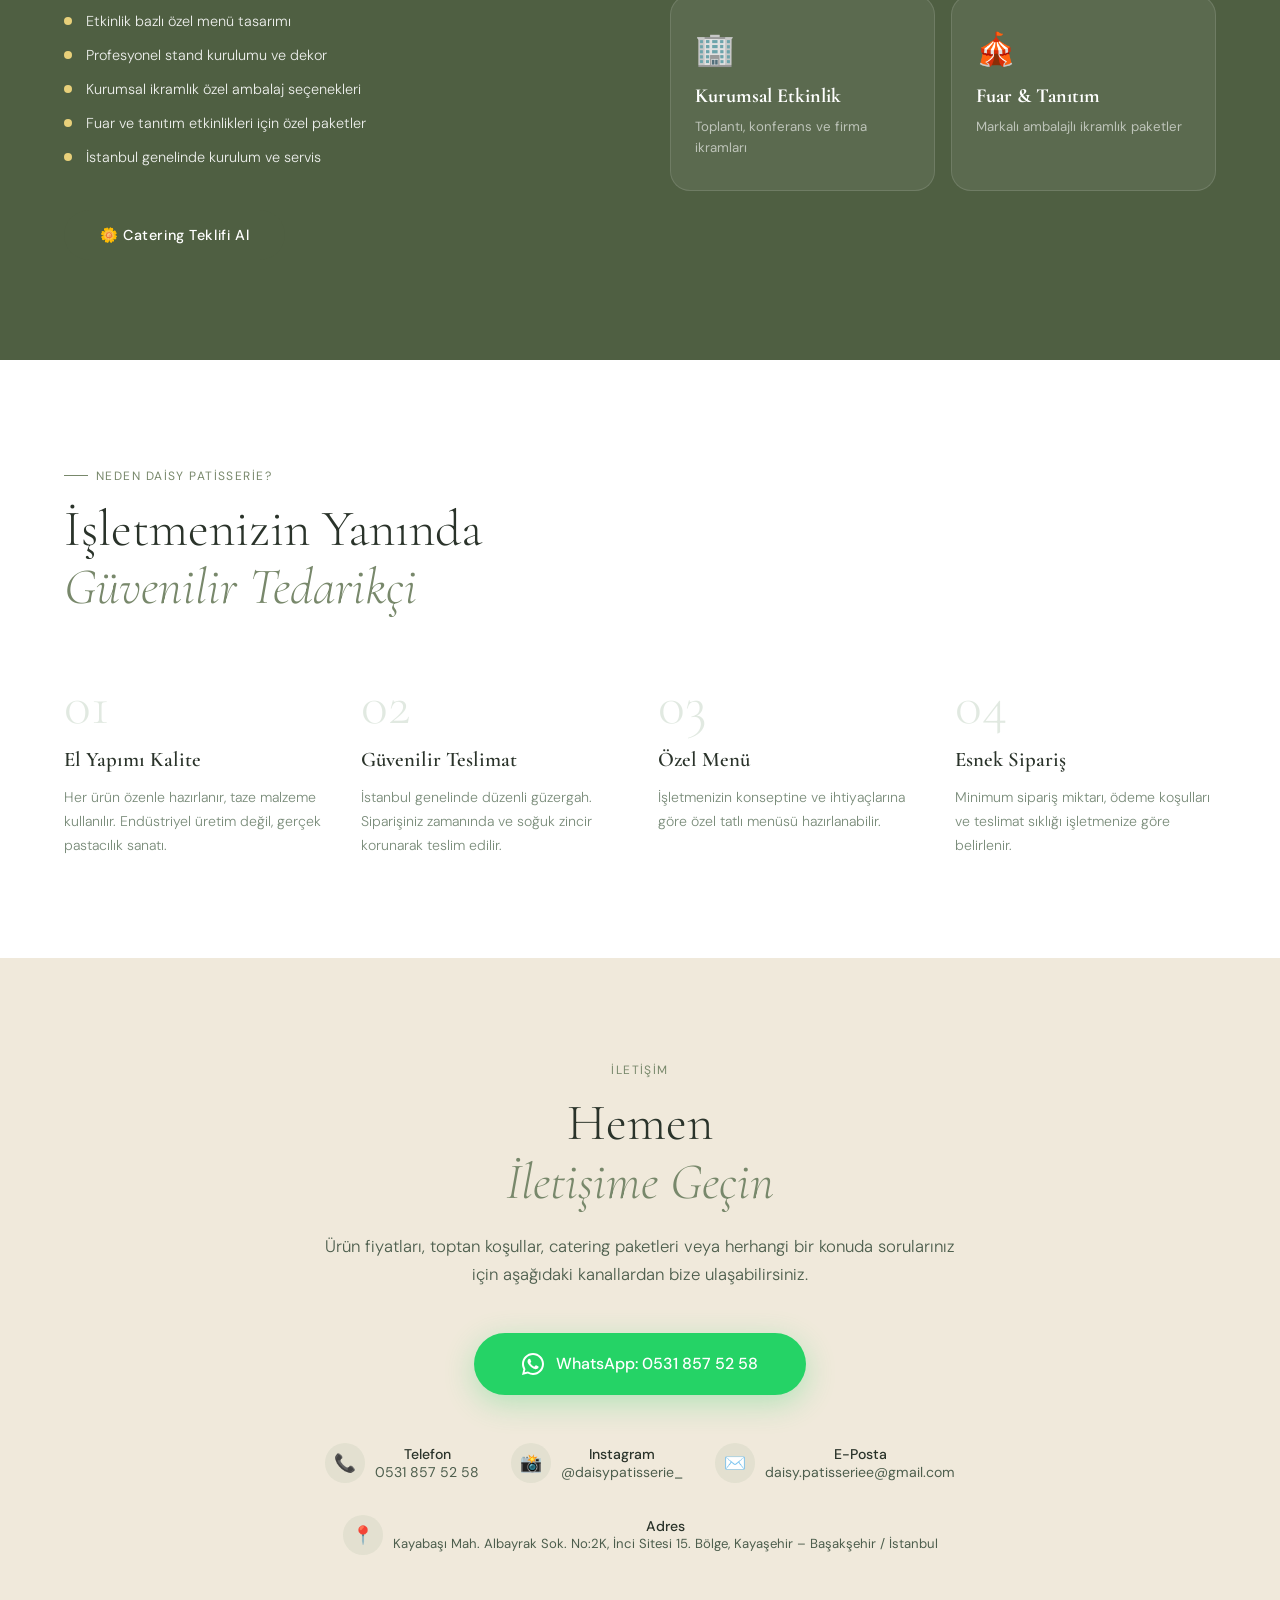
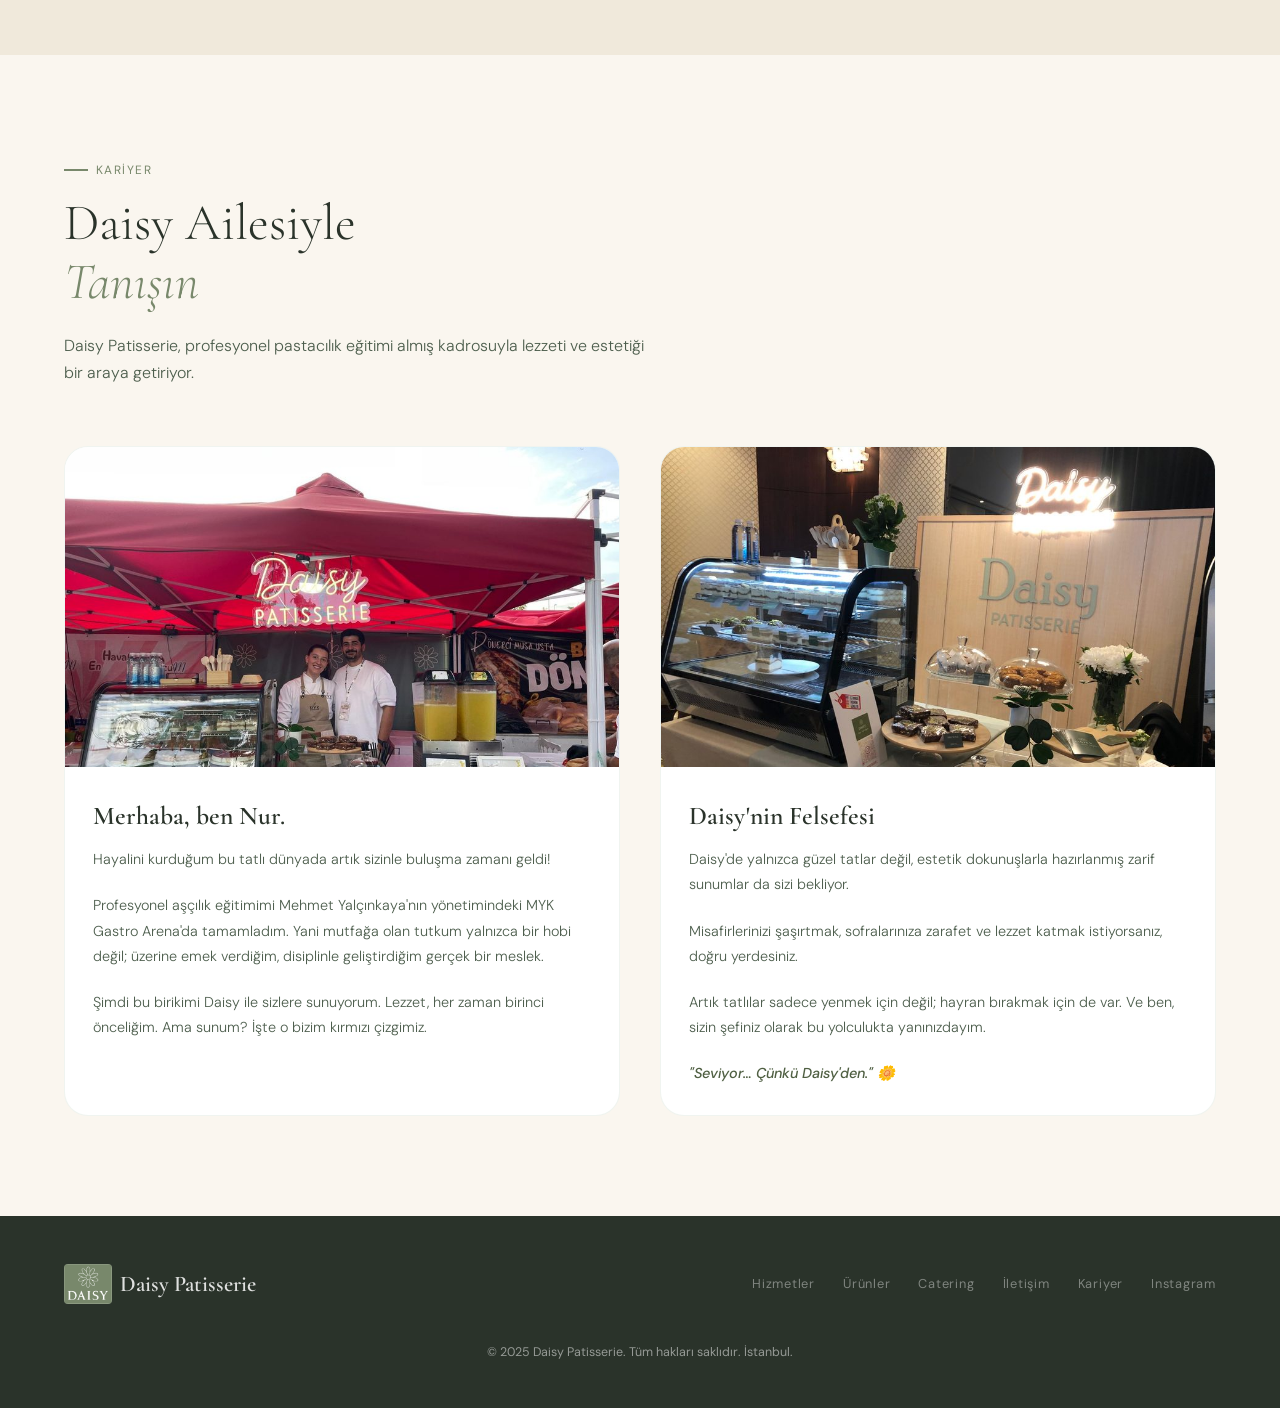
==== commit 57236cc2: "Site güncellendi (admin paneli)" ====
--- a/index.html
+++ b/index.html
@@ -2039,7 +2039,7 @@
   "btnText": "İncele"
 };
 // Admin sifre hash'i (SHA-256)
-window.ADMIN_PASS_HASH = "0efda778446be8a146f91bab5727cb584ad5b379763c177ab08ed7513d62cab9";
+window.ADMIN_PASS_HASH = "7d75feac9e55f2fd9e6b9a49fbaf9f56162ddd0f8dac21f634936d2e15255d20";
 
 
 
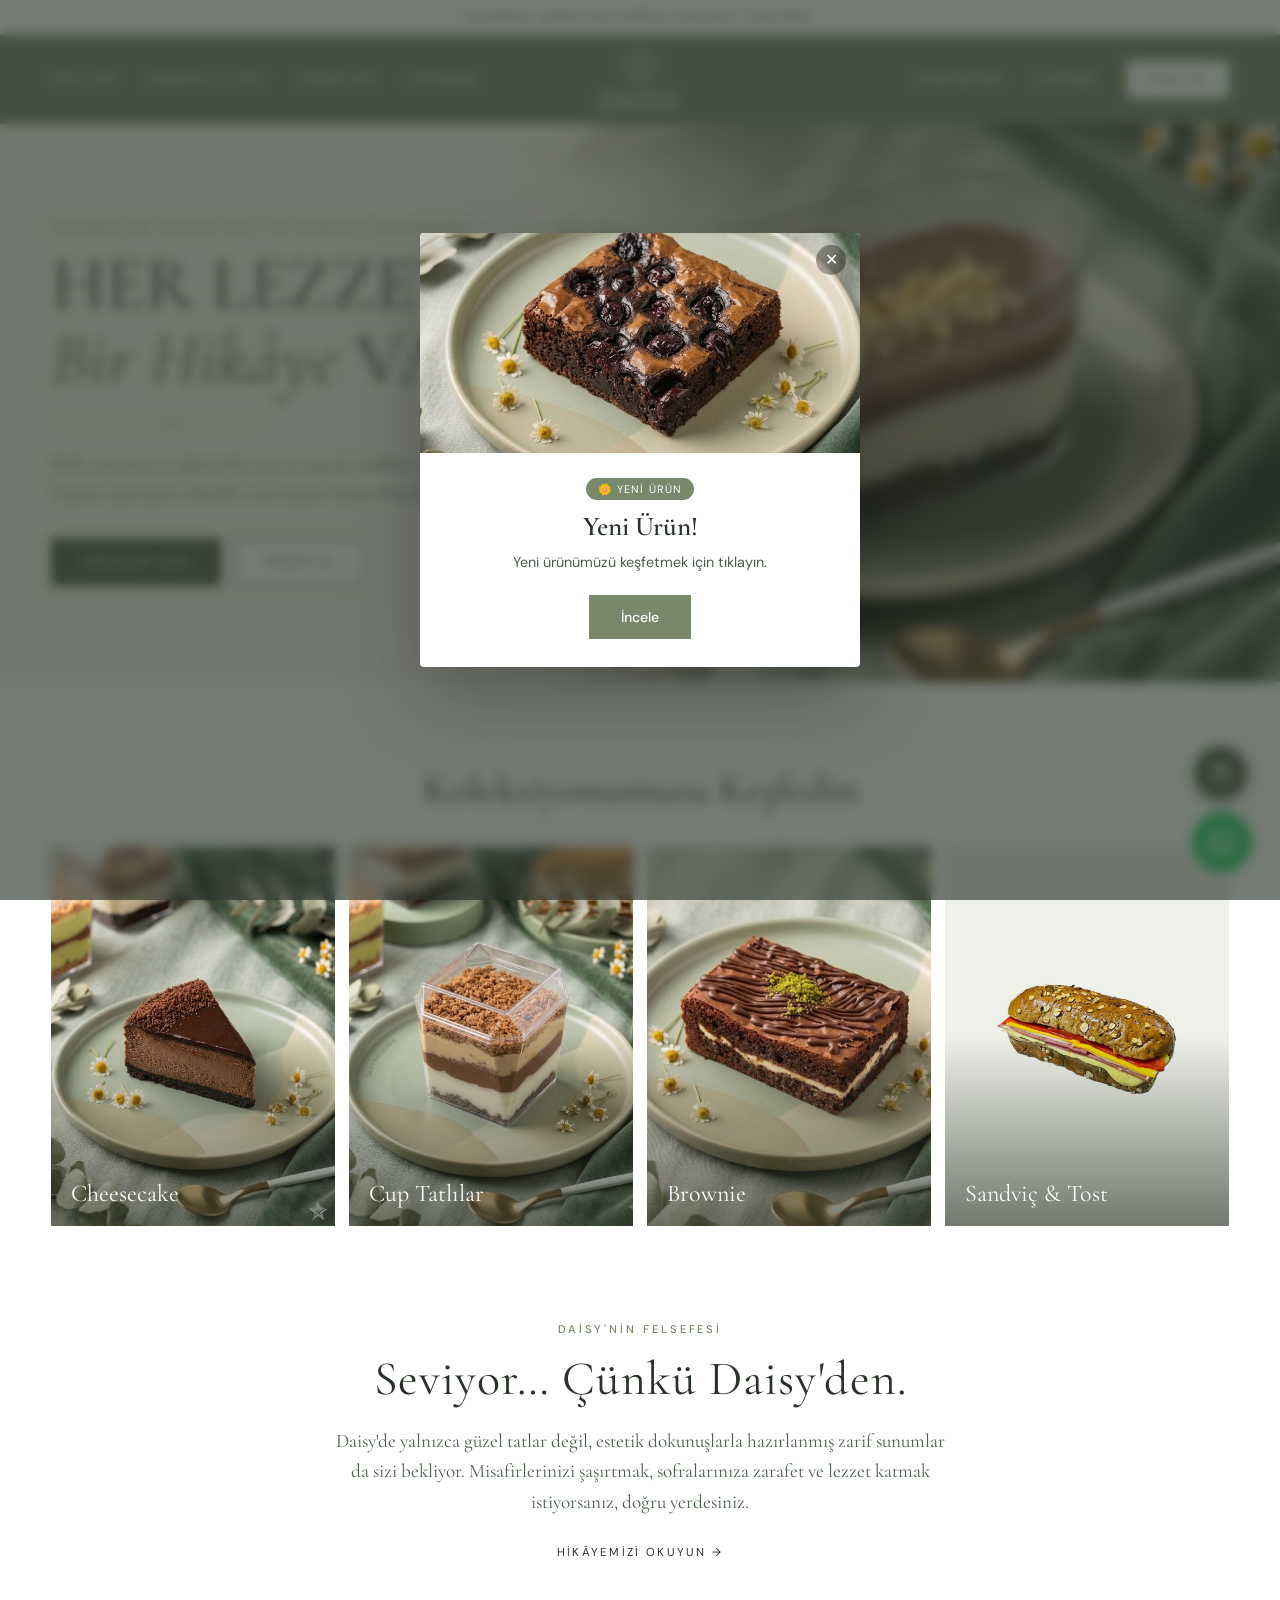
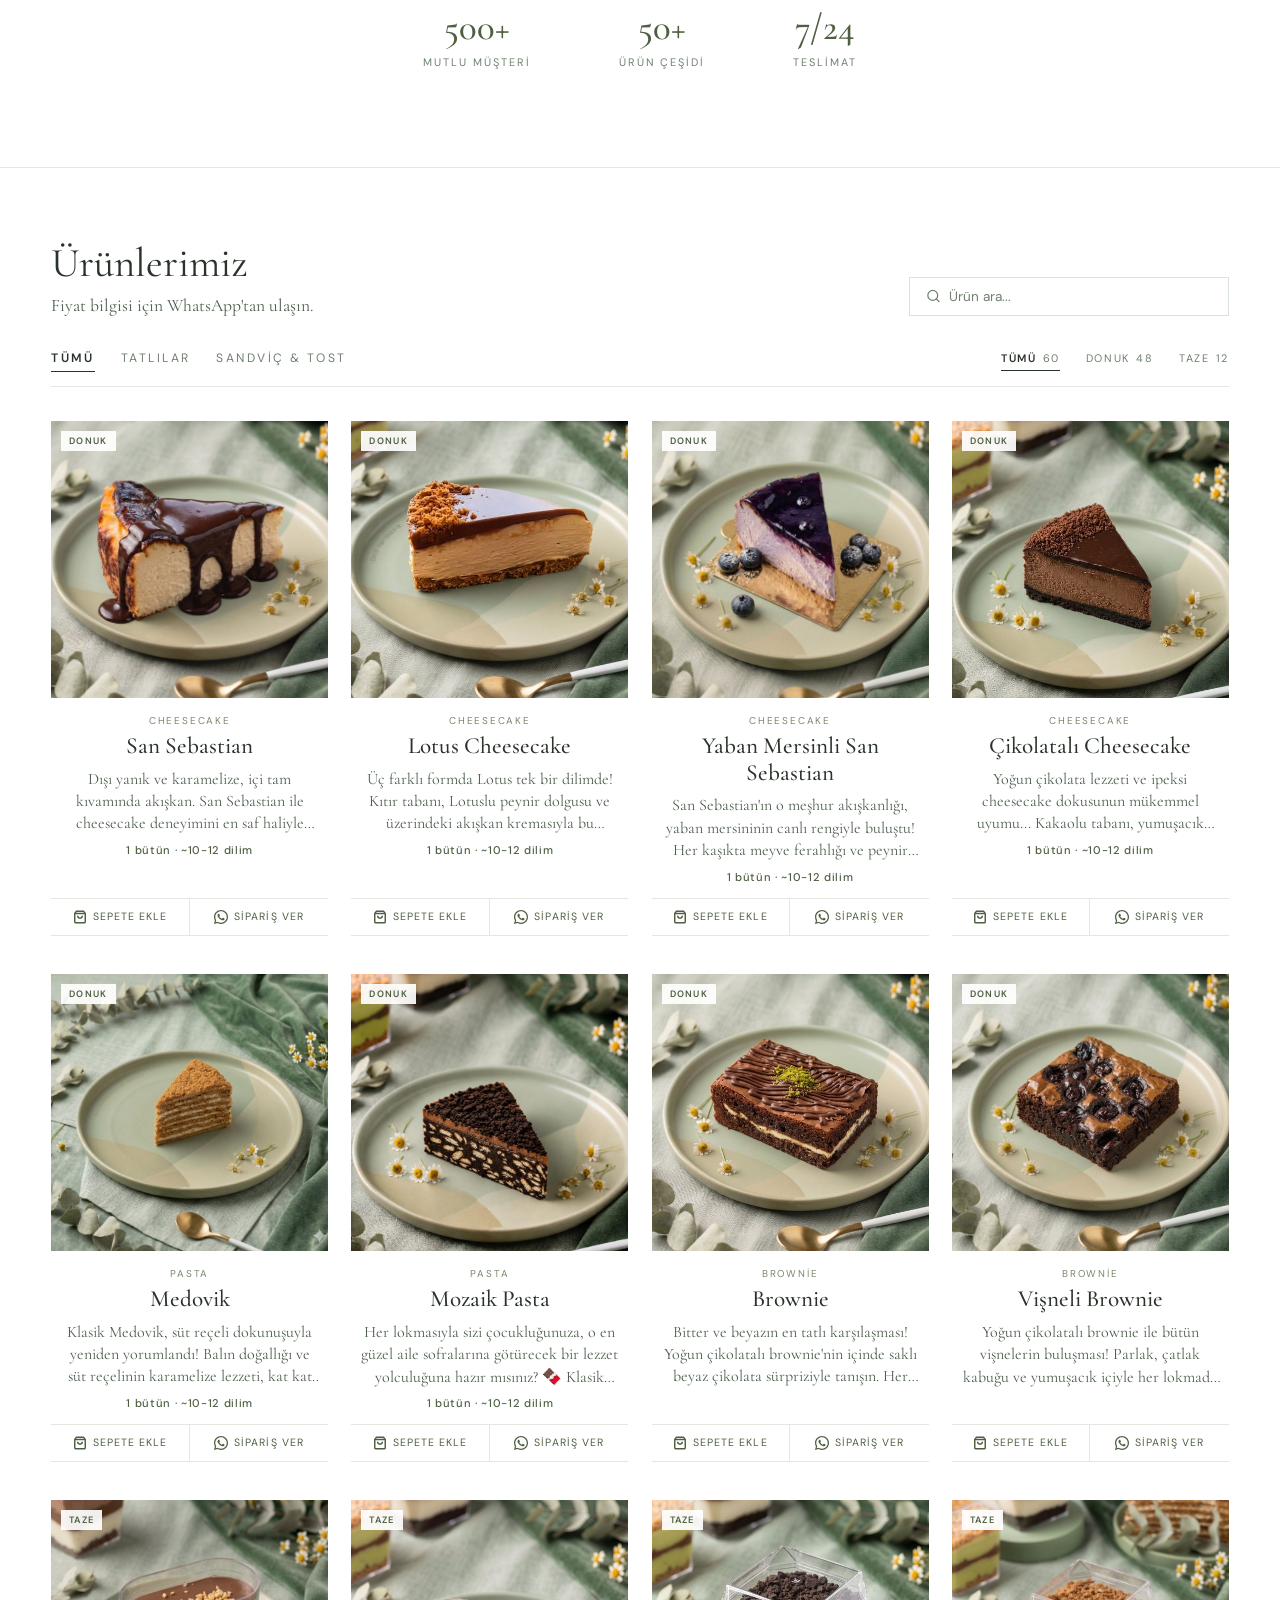
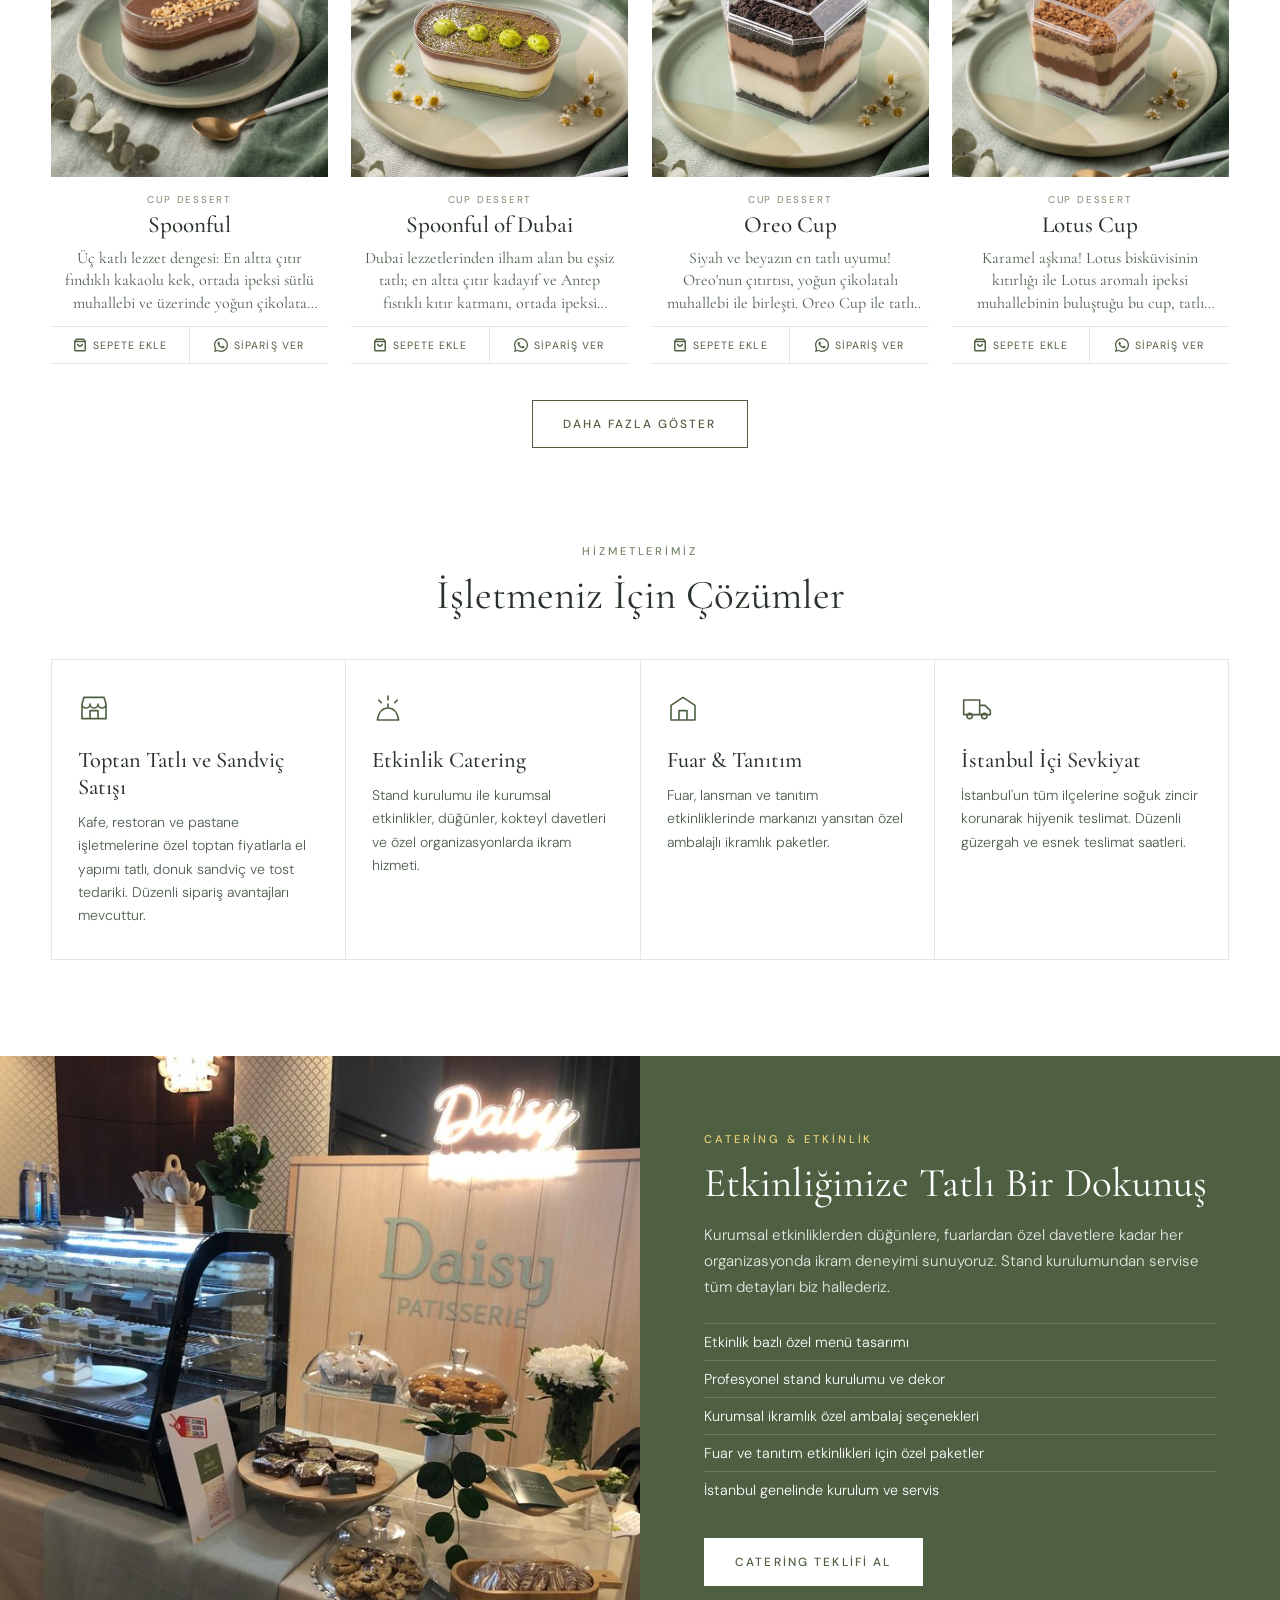
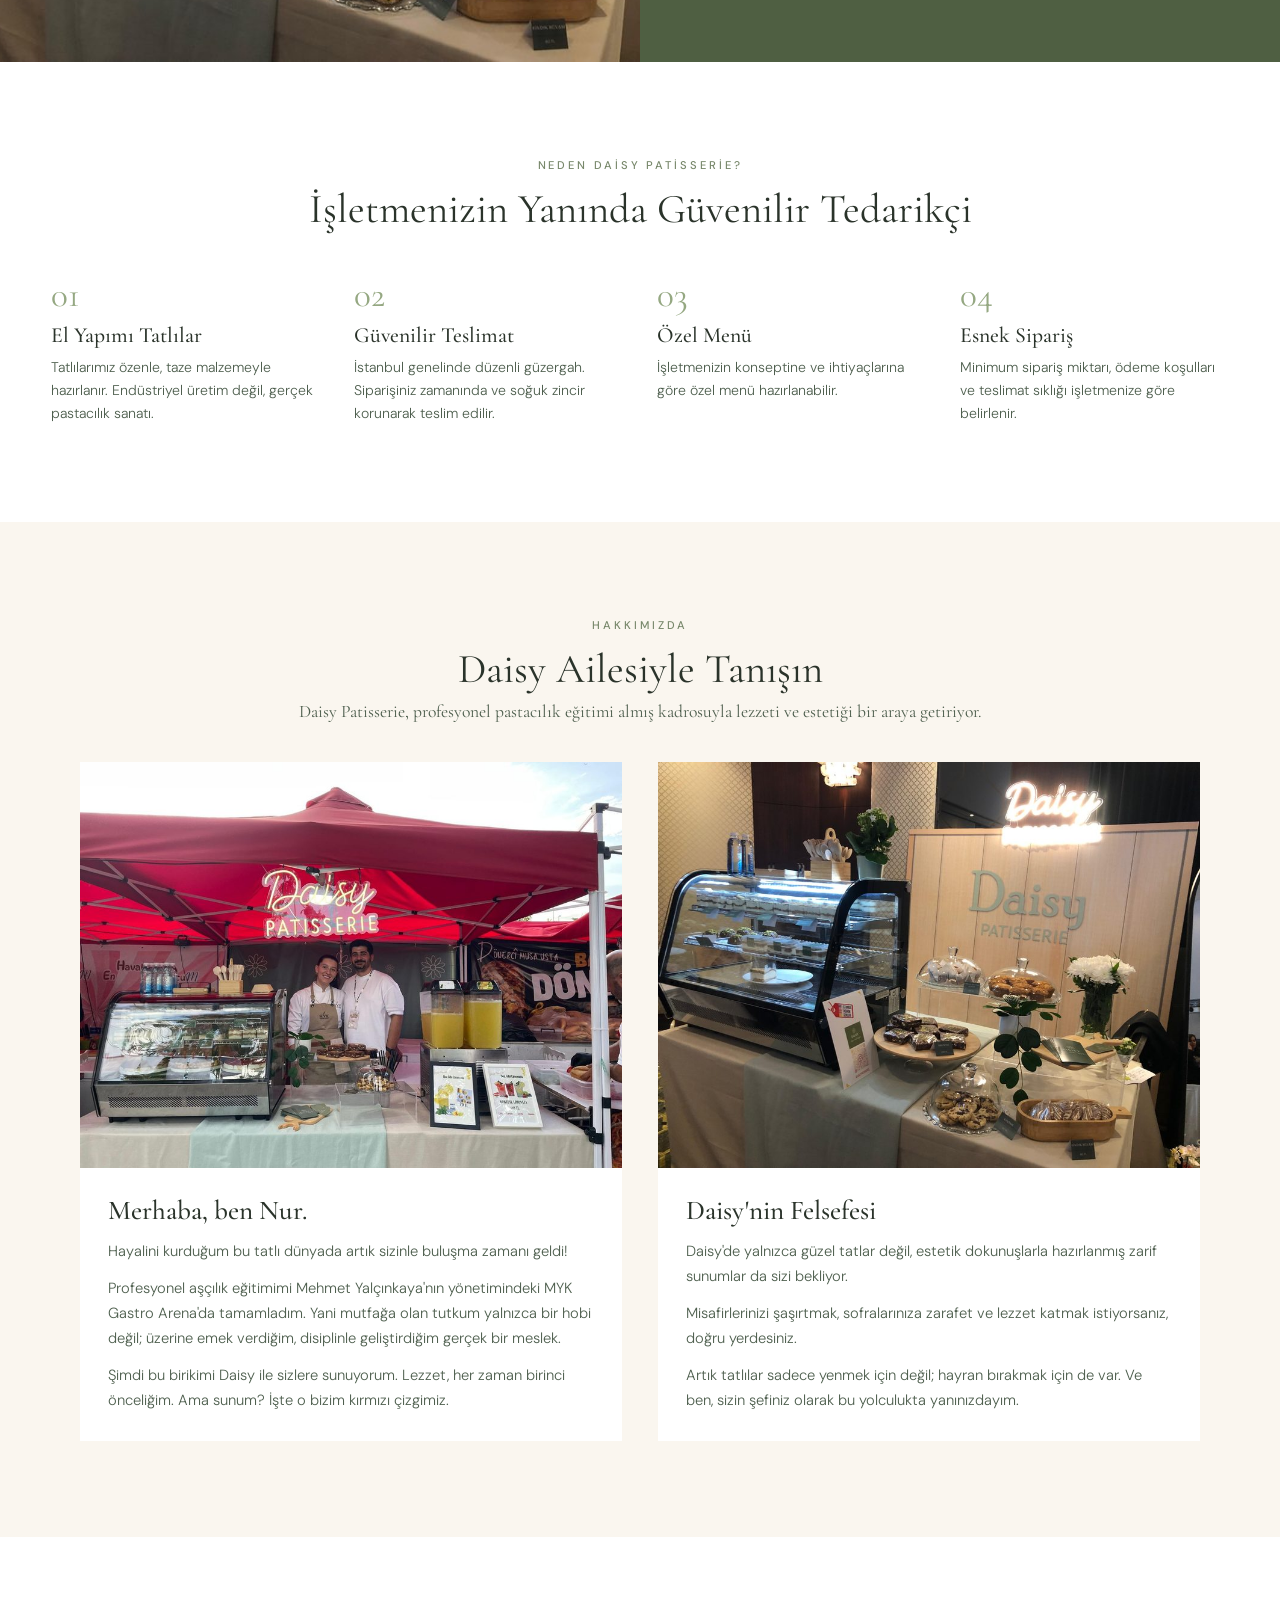
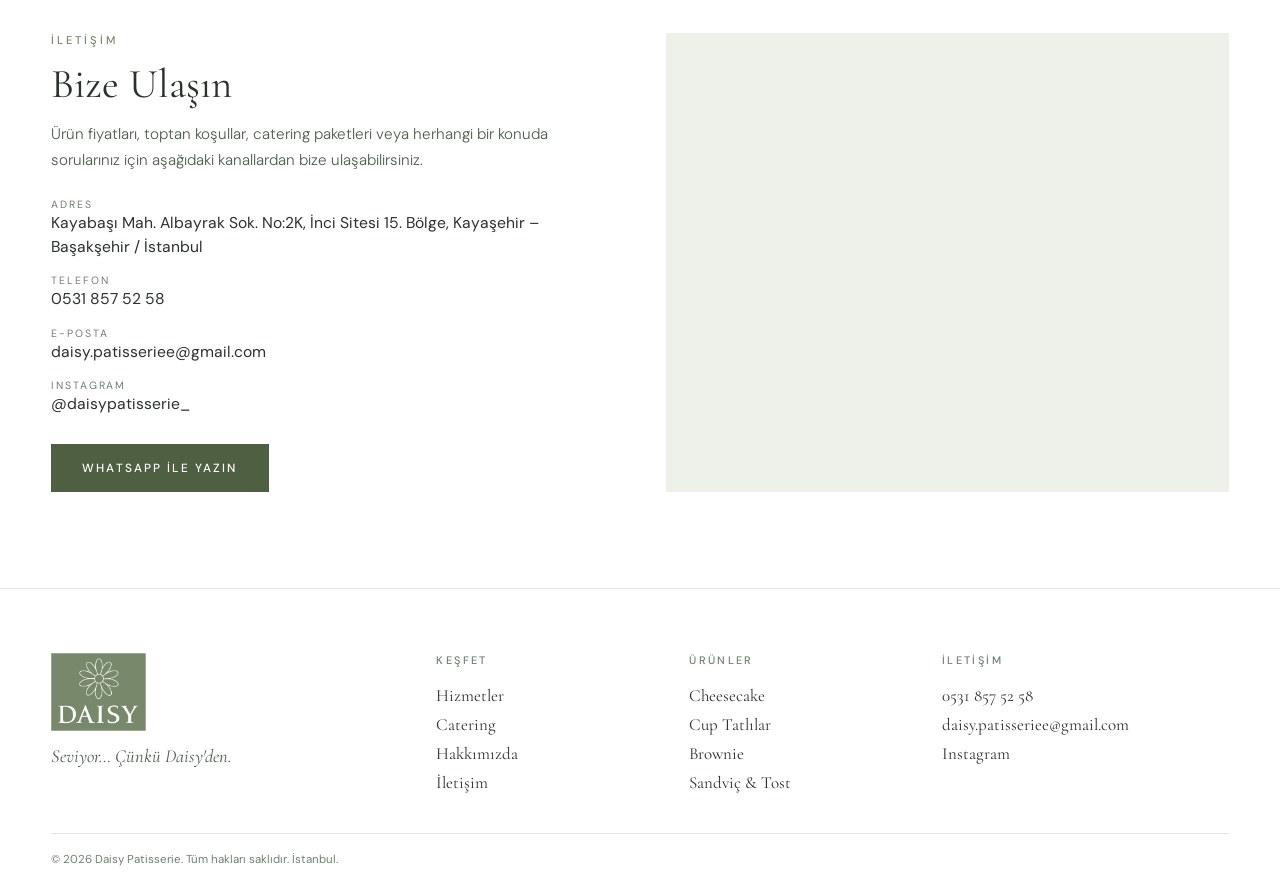
==== commit 93bfa504: "Yeni tasarim: 60 urun (tatli + sandvic/tost), Visneli Brownie, yesil ust bant, SEO - Arama/paylasim " ====
--- a/index.html
+++ b/index.html
@@ -3,28 +3,323 @@
 <head>
 <meta charset="UTF-8">
 <meta name="viewport" content="width=device-width, initial-scale=1.0">
-<title>Daisy Patisserie | Toptan Tatlı Satışı İstanbul</title>
+<title>Toptan Tatlı ve Sandviç Tedarikçisi İstanbul | Daisy Patisserie</title>
+<meta name="description" content="Kafe, restoran ve otellere toptan cheesecake, pasta, brownie, cup tatlı ile panini, bagel ve gurme sandviç. Etkinlik catering, İstanbul geneline soğuk zincirle teslimat.">
+<meta name="robots" content="index,follow,max-image-preview:large">
+<link rel="canonical" href="https://www.daisypatisserie.com/">
+<meta name="theme-color" content="#78886b">
+<meta property="og:type" content="website">
+<meta property="og:locale" content="tr_TR">
+<meta property="og:site_name" content="Daisy Patisserie">
+<meta property="og:title" content="Daisy Patisserie | Toptan Tatlı ve Sandviç · İstanbul">
+<meta property="og:description" content="İşletmeler için el yapımı tatlılar, sandviç ve tost çeşitleri, etkinlik catering. İstanbul geneline teslimat.">
+<meta property="og:url" content="https://www.daisypatisserie.com/">
+<meta property="og:image" content="https://www.daisypatisserie.com/img/site-og.jpg">
+<meta property="og:image:width" content="1200">
+<meta property="og:image:height" content="630">
+<meta property="og:image:alt" content="Daisy Patisserie logosu ve vişneli brownie">
+<meta name="twitter:card" content="summary_large_image">
+<meta name="twitter:title" content="Daisy Patisserie | Toptan Tatlı ve Sandviç · İstanbul">
+<meta name="twitter:description" content="İşletmeler için el yapımı tatlılar, sandviç ve tost çeşitleri, etkinlik catering.">
+<meta name="twitter:image" content="https://www.daisypatisserie.com/img/site-og.jpg">
+<link rel="icon" href="img/site-2d6177c98d.png">
+<link rel="apple-touch-icon" href="img/site-2d6177c98d.png">
+<script type="application/ld+json">
+{
+ "@context": "https://schema.org",
+ "@graph": [
+  {
+   "@type": "Bakery",
+   "@id": "https://www.daisypatisserie.com/#isletme",
+   "name": "Daisy Patisserie",
+   "url": "https://www.daisypatisserie.com/",
+   "description": "Kafe, restoran, otel ve işletmelere toptan tatlı, sandviç ve tost tedariği; etkinlik catering.",
+   "logo": "https://www.daisypatisserie.com/img/site-2d6177c98d.png",
+   "image": [
+    "https://www.daisypatisserie.com/img/site-og.jpg",
+    "https://www.daisypatisserie.com/img/site-hero-1.jpg",
+    "https://www.daisypatisserie.com/img/site-hero-2.jpg"
+   ],
+   "telephone": "+90 531 857 52 58",
+   "email": "daisy.patisseriee@gmail.com",
+   "address": {
+    "@type": "PostalAddress",
+    "streetAddress": "Kayabaşı Mah. Albayrak Sok. No:2K, İnci Sitesi 15. Bölge, Kayaşehir",
+    "addressLocality": "Başakşehir",
+    "addressRegion": "İstanbul",
+    "addressCountry": "TR"
+   },
+   "hasMap": "https://share.google/LRH0KzlzS75yGb78v",
+   "areaServed": {
+    "@type": "City",
+    "name": "İstanbul"
+   },
+   "servesCuisine": [
+    "Tatlı",
+    "Pastane",
+    "Sandviç"
+   ],
+   "sameAs": [
+    "https://www.instagram.com/daisypatisserie_/"
+   ],
+   "contactPoint": {
+    "@type": "ContactPoint",
+    "telephone": "+90 531 857 52 58",
+    "contactType": "sales",
+    "areaServed": "TR",
+    "availableLanguage": "Turkish"
+   },
+   "hasOfferCatalog": {
+    "@type": "OfferCatalog",
+    "name": "Toptan ürünler",
+    "itemListElement": [
+     {
+      "@type": "OfferCatalog",
+      "name": "Cheesecake"
+     },
+     {
+      "@type": "OfferCatalog",
+      "name": "Pasta"
+     },
+     {
+      "@type": "OfferCatalog",
+      "name": "Brownie"
+     },
+     {
+      "@type": "OfferCatalog",
+      "name": "Cup tatlılar"
+     },
+     {
+      "@type": "OfferCatalog",
+      "name": "Panini"
+     },
+     {
+      "@type": "OfferCatalog",
+      "name": "Bagel"
+     },
+     {
+      "@type": "OfferCatalog",
+      "name": "Bunwich"
+     },
+     {
+      "@type": "OfferCatalog",
+      "name": "Gurme sandviç"
+     },
+     {
+      "@type": "OfferCatalog",
+      "name": "Tost"
+     },
+     {
+      "@type": "OfferCatalog",
+      "name": "Kruvasan"
+     },
+     {
+      "@type": "OfferCatalog",
+      "name": "Etkinlik catering"
+     }
+    ]
+   }
+  },
+  {
+   "@type": "WebSite",
+   "@id": "https://www.daisypatisserie.com/#site",
+   "url": "https://www.daisypatisserie.com/",
+   "name": "Daisy Patisserie",
+   "inLanguage": "tr-TR",
+   "publisher": {
+    "@id": "https://www.daisypatisserie.com/#isletme"
+   }
+  }
+ ]
+}
+</script>
 <link rel="preconnect" href="https://fonts.googleapis.com">
-<link href="https://fonts.googleapis.com/css2?family=Cormorant+Garamond:ital,wght@0,300;0,400;0,600;1,300;1,400&family=DM+Sans:wght@300;400;500&display=swap" rel="stylesheet">
+<link rel="preconnect" href="https://fonts.gstatic.com" crossorigin>
+<link href="https://fonts.googleapis.com/css2?family=Cormorant+Garamond:ital,wght@0,300;0,400;0,500;0,600;1,300;1,400&family=DM+Sans:wght@300;400;500;600&display=swap" rel="stylesheet">
 <style>
   :root {
     --sage: #78886b;
     --sage-light: #95a882;
     --sage-deep: #4f5f42;
+    --sage-ink: #3d4a33;
+    --sage-soft: #eef1ea;
     --cream: #FAF6EF;
     --cream-dark: #F0E9DB;
     --white: #FFFFFF;
     --text-dark: #2a332a;
     --text-mid: #4D5E4D;
-    --text-light: #7A8C7A;
+    --text-light: #6f806f;
     --daisy-yellow: #E8D07A;
     --whatsapp: #25D366;
+    --line: #e4e6df;
+    --gutter: clamp(16px, 4vw, 56px);
+    --serif: 'Cormorant Garamond', Georgia, serif;
   }
   * { margin:0; padding:0; box-sizing:border-box; }
   html { scroll-behavior:smooth; }
-  body { font-family:'DM Sans',sans-serif; background:var(--cream); color:var(--text-dark); overflow-x:hidden; }
-
-  /* ─── SIDE MENU ─── */
+  body { font-family:'DM Sans',sans-serif; background:var(--white); color:var(--text-dark); overflow-x:clip; -webkit-font-smoothing:antialiased; }
+  img { display:block; max-width:100%; }
+  ::selection { background:var(--sage); color:#fff; }
+  :focus-visible { outline:2px solid var(--sage-deep); outline-offset:3px; }
+  section { scroll-margin-top:96px; }
+
+  /* Ortak */
+  .eyebrow { font-size:0.7rem; letter-spacing:0.26em; text-transform:uppercase; color:var(--sage); font-weight:500; margin-bottom:14px; }
+  .eyebrow.center, .center { text-align:center; }
+  .sec-title { font-family:var(--serif); font-weight:400; font-size:clamp(1.9rem,3.2vw,2.7rem); line-height:1.15; color:var(--text-dark); }
+  .sec-sub { font-family:var(--serif); font-size:1.1rem; color:var(--text-mid); margin-top:8px; }
+  .btn-dark, .btn-line, .btn-light {
+    display:inline-flex; align-items:center; justify-content:center; padding:15px 30px;
+    font-family:'DM Sans',sans-serif; font-size:0.74rem; font-weight:500; letter-spacing:0.18em; text-transform:uppercase;
+    text-decoration:none; cursor:pointer; border:1px solid transparent; border-radius:0; transition:background .25s,color .25s,border-color .25s;
+  }
+  .btn-dark { background:var(--sage-deep); color:#fff; }
+  .btn-dark:hover { background:var(--sage-ink); }
+  .btn-line { background:#fff; color:var(--sage-deep); border-color:var(--sage-deep); }
+  .btn-line:hover { background:var(--sage-deep); color:#fff; }
+  .btn-light { background:#fff; color:var(--sage-deep); }
+  .btn-light:hover { background:var(--cream-dark); }
+
+  /* Üst şerit + menü */
+  .topbar { text-align:center; padding:10px 16px; font-size:0.68rem; letter-spacing:0.24em; text-transform:uppercase; color:var(--text-mid); border-bottom:1px solid var(--line); background:#fff; }
+  .site-header { position:sticky; top:0; z-index:200; background:#fff; border-bottom:1px solid transparent; transition:border-color .3s, box-shadow .3s; }
+  .site-header.scrolled { border-bottom-color:var(--line); box-shadow:0 2px 18px rgba(61,74,51,.06); }
+  .hdr { display:grid; grid-template-columns:1fr auto 1fr; align-items:center; gap:24px; padding:12px var(--gutter); }
+  .hdr-nav { display:flex; align-items:center; gap:clamp(18px,2.4vw,34px); }
+  .hdr-nav-r { justify-content:flex-end; }
+  .hdr-nav a { font-size:0.72rem; letter-spacing:0.18em; text-transform:uppercase; color:var(--text-dark); text-decoration:none; white-space:nowrap; transition:color .2s; }
+  .hdr-nav a:hover { color:var(--sage); }
+  .hdr-nav a.hdr-cta { background:var(--sage-deep); color:#fff; padding:11px 20px; }
+  .hdr-nav a.hdr-cta:hover { background:var(--sage-ink); color:#fff; }
+  .hdr-logo img { height:66px; width:auto; }
+  .hamburger-btn { display:none; }
+
+  /* Hero */
+  .hero { position:relative; background:var(--cream); min-height:clamp(440px,62vh,620px); display:flex; align-items:center; overflow:hidden; }
+  .hero-slides { position:absolute; inset:0 0 0 38%; }
+  .hero-slide { position:absolute; inset:0; width:100%; height:100%; object-fit:cover; opacity:0; transition:opacity 1.1s ease; }
+  .hero-slide.active { opacity:1; }
+  .hero-slides::after { content:''; position:absolute; inset:0; background:linear-gradient(90deg,var(--cream) 0%,var(--cream) 3%,rgba(250,246,239,.72) 18%,rgba(250,246,239,0) 42%); }
+  .hero-content { position:relative; z-index:2; padding:56px var(--gutter); max-width:640px; }
+  .hero .hero-title { font-family:var(--serif); font-weight:400; font-size:clamp(2.7rem,5.6vw,4.7rem); line-height:1.04; letter-spacing:0.01em; text-transform:uppercase; color:var(--text-dark); }
+  .hero .hero-title em { font-style:italic; color:var(--sage-deep); text-transform:none; }
+  .hero-rule { width:230px; height:1px; background:#cfd4c6; margin:26px 0; position:relative; }
+  .hero-rule span { position:absolute; left:50%; top:-3px; width:7px; height:7px; background:var(--cream); border:1px solid var(--sage); transform:rotate(45deg); }
+  .hero-content p { font-family:var(--serif); font-size:1.2rem; line-height:1.5; color:var(--text-mid); max-width:30em; }
+  .hero-actions { display:flex; flex-wrap:wrap; gap:12px; margin-top:30px; }
+  .hero-dots { position:absolute; left:50%; bottom:18px; transform:translateX(-50%); display:flex; gap:8px; z-index:3; }
+  .hero-dot { width:9px; height:9px; border-radius:9px; border:none; background:rgba(61,74,51,.28); cursor:pointer; transition:width .3s, background .3s; padding:0; }
+  .hero-dot.active { width:26px; background:var(--sage-ink); }
+
+  /* Kategoriler */
+  .cats { padding:clamp(52px,7vw,84px) var(--gutter) 0; }
+  .cat-grid { display:grid; grid-template-columns:repeat(4,1fr); gap:14px; margin-top:34px; }
+  .cat-tile { position:relative; display:block; aspect-ratio:3/4; overflow:hidden; background:var(--sage-soft); }
+  .cat-tile img { width:100%; height:100%; object-fit:cover; transition:transform .7s cubic-bezier(.22,.61,.36,1); }
+  .cat-tile:hover img { transform:scale(1.05); }
+  .cat-tile::after { content:''; position:absolute; inset:50% 0 0; background:linear-gradient(to top,rgba(38,46,32,.62),transparent); }
+  .cat-tile span { position:absolute; left:20px; bottom:18px; z-index:1; font-family:var(--serif); font-size:1.5rem; color:#fff; }
+  .cat-tile-light img { object-fit:contain; padding:14%; mix-blend-mode:multiply; }
+
+  /* Hikâye */
+  .story { max-width:720px; margin:0 auto; padding:clamp(60px,8vw,96px) var(--gutter); text-align:center; }
+  .story-title { font-family:var(--serif); font-weight:400; font-size:clamp(2rem,4vw,3rem); letter-spacing:0.02em; }
+  .story p { font-family:var(--serif); font-size:1.2rem; line-height:1.6; color:var(--text-mid); margin:18px auto 22px; }
+  .text-link { font-size:0.72rem; letter-spacing:0.2em; text-transform:uppercase; color:var(--text-dark); text-decoration:none; }
+  .text-link:hover { color:var(--sage); }
+  .stats { display:flex; justify-content:center; gap:clamp(32px,8vw,88px); margin-top:44px; }
+  .stats b { display:block; font-family:var(--serif); font-size:2.3rem; font-weight:500; color:var(--sage-deep); }
+  .stats span { font-size:0.68rem; letter-spacing:0.18em; text-transform:uppercase; color:var(--text-light); }
+
+  /* Ürünler */
+  .products-section { padding:clamp(52px,6vw,72px) var(--gutter) 0; border-top:1px solid var(--line); }
+  .products-intro { display:flex; justify-content:space-between; align-items:flex-end; gap:24px; flex-wrap:wrap; }
+  .tabs-row { display:flex; justify-content:space-between; align-items:center; gap:20px; flex-wrap:wrap; margin-top:28px; padding-bottom:14px; border-bottom:1px solid var(--line); }
+  .tabs-main, .sub-tabs, .product-filter-bar { display:flex; flex-wrap:wrap; gap:6px 26px; }
+  .tab-main, .tab-sub, .filter-btn { background:none; border:none; cursor:pointer; font-family:'DM Sans',sans-serif; color:var(--text-light); text-transform:uppercase; padding:6px 0; transition:color .2s; }
+  .tab-main { font-size:0.76rem; letter-spacing:0.2em; }
+  .tab-sub { font-size:0.7rem; letter-spacing:0.16em; }
+  .filter-btn { font-size:0.68rem; letter-spacing:0.14em; }
+  .tab-main:hover, .tab-sub:hover, .filter-btn:hover { color:var(--sage-deep); }
+  .tab-main.active, .tab-sub.active, .filter-btn.active { color:var(--text-dark); font-weight:600; box-shadow:inset 0 -1px 0 var(--text-dark); }
+  .filter-count { font-weight:400; color:var(--text-light); margin-left:2px; }
+  .sub-tabs { padding:14px 0 0; }
+  .sub-tabs[hidden] { display:none; }
+  .products-grid { display:grid; grid-template-columns:repeat(4,1fr); gap:clamp(26px,3vw,42px) clamp(14px,1.8vw,26px); margin-top:34px; }
+  .product-card { position:relative; background:#fff; cursor:pointer; display:flex; flex-direction:column; text-align:center; }
+  .product-card.hidden-by-more { display:none !important; }
+  .product-img { position:relative; aspect-ratio:1/1; overflow:hidden; background:#fff; }
+  .product-img img { width:100%; height:100%; object-fit:cover; transition:transform .6s cubic-bezier(.22,.61,.36,1); }
+  .product-card:hover .product-img img { transform:scale(1.04); }
+  .product-overlay { position:absolute; inset:0; background:rgba(61,74,51,.32); display:flex; align-items:center; justify-content:center; opacity:0; transition:opacity .3s; }
+  .product-card:hover .product-overlay { opacity:1; }
+  .product-overlay span { color:#fff; font-size:0.7rem; letter-spacing:0.2em; text-transform:uppercase; border:1px solid rgba(255,255,255,.8); padding:9px 16px; }
+  .product-body { padding:16px 8px 12px; flex:1; }
+  .product-tag-inline { display:block; font-size:0.62rem; letter-spacing:0.18em; text-transform:uppercase; color:var(--sage); margin-bottom:6px; }
+  .product-body h4 { font-family:var(--serif); font-weight:500; font-size:1.45rem; line-height:1.15; color:var(--text-dark); }
+  .product-body p { font-family:var(--serif); font-size:1rem; line-height:1.4; color:var(--text-mid); margin-top:8px; display:-webkit-box; -webkit-line-clamp:3; -webkit-box-orient:vertical; overflow:hidden; }
+  .product-cta-row { display:grid; grid-template-columns:1fr 1fr; border-top:1px solid var(--line); border-bottom:1px solid var(--line); }
+  .btn-cart, .btn-order-direct { display:flex; align-items:center; justify-content:center; gap:6px; padding:11px 4px; background:none; border:none; cursor:pointer; font-family:'DM Sans',sans-serif; font-size:0.66rem; letter-spacing:0.1em; text-transform:uppercase; text-decoration:none; color:var(--sage-deep); transition:background .2s; }
+  .btn-cart { border-right:1px solid var(--line); }
+  .btn-cart:hover, .btn-order-direct:hover { background:var(--sage-soft); }
+  .more-wrap { justify-content:center; padding:36px var(--gutter) 0; }
+  .product-search { max-width:280px; border-radius:0 !important; }
+
+  /* Hizmetler */
+  .services-section { padding:clamp(60px,8vw,96px) var(--gutter); }
+  .services-grid { display:grid; grid-template-columns:repeat(4,1fr); margin-top:40px; border-top:1px solid var(--line); border-left:1px solid var(--line); }
+  .service { padding:32px 26px; border-right:1px solid var(--line); border-bottom:1px solid var(--line); }
+  .service svg { width:32px; height:32px; fill:none; stroke:var(--sage-deep); stroke-width:1.2; stroke-linecap:round; stroke-linejoin:round; }
+  .service h3 { font-family:var(--serif); font-weight:500; font-size:1.4rem; line-height:1.2; margin:18px 0 10px; }
+  .service p { font-size:0.88rem; line-height:1.65; color:var(--text-mid); font-weight:300; }
+
+  /* Catering */
+  .catering-section { display:grid; grid-template-columns:1fr 1fr; background:var(--sage-deep); color:#fff; }
+  .catering-img img { width:100%; height:100%; object-fit:cover; min-height:380px; }
+  .catering-text { padding:clamp(40px,6vw,76px) clamp(24px,5vw,72px); }
+  .catering-text .eyebrow { color:var(--daisy-yellow); }
+  .catering-text .sec-title { color:#fff; }
+  .catering-text p { font-size:0.95rem; line-height:1.7; font-weight:300; color:rgba(255,255,255,.85); margin-top:16px; }
+  .catering-list { list-style:none; margin:22px 0 30px; }
+  .catering-list li { padding:9px 0; font-size:0.9rem; font-weight:300; border-top:1px solid rgba(255,255,255,.16); }
+
+  /* Neden biz */
+  .why-section { padding:clamp(60px,8vw,96px) var(--gutter); }
+  .why-grid { display:grid; grid-template-columns:repeat(4,1fr); gap:34px; margin-top:40px; }
+  .why-grid span { font-family:var(--serif); font-size:2.2rem; color:var(--sage-light); }
+  .why-grid h4 { font-family:var(--serif); font-weight:500; font-size:1.35rem; margin:6px 0 8px; }
+  .why-grid p { font-size:0.88rem; line-height:1.65; color:var(--text-mid); font-weight:300; }
+
+  /* Hakkımızda */
+  .career-section { background:var(--cream); padding:clamp(60px,8vw,96px) var(--gutter); }
+  .career-grid { display:grid; grid-template-columns:1fr 1fr; gap:clamp(20px,3vw,36px); max-width:1120px; margin:40px auto 0; }
+  .career-card { background:#fff; }
+  .career-card img { width:100%; aspect-ratio:4/3; object-fit:cover; }
+  .career-card h3 { font-family:var(--serif); font-weight:500; font-size:1.7rem; padding:26px 28px 6px; }
+  .career-card p { font-size:0.92rem; line-height:1.7; color:var(--text-mid); font-weight:300; padding:6px 28px; }
+  .career-card p:last-child { padding-bottom:28px; }
+
+  /* İletişim */
+  .contact-section { display:grid; grid-template-columns:1fr 1fr; gap:clamp(24px,4vw,56px); padding:clamp(60px,8vw,96px) var(--gutter); align-items:stretch; }
+  .contact-info p { font-size:0.95rem; line-height:1.7; color:var(--text-mid); font-weight:300; margin-top:14px; }
+  .contact-info dl { margin:24px 0 28px; }
+  .contact-info dt { font-size:0.66rem; letter-spacing:0.18em; text-transform:uppercase; color:var(--text-light); margin-top:16px; }
+  .contact-info dd a { color:var(--text-dark); text-decoration:none; font-size:0.98rem; line-height:1.5; overflow-wrap:anywhere; }
+  .contact-info dd a:hover { color:var(--sage); }
+  .contact-map { min-height:400px; background:var(--sage-soft); }
+  .contact-map iframe { width:100%; height:100%; min-height:400px; border:0; display:block; filter:saturate(.85); }
+
+  /* Footer */
+  .site-footer { border-top:1px solid var(--line); padding:clamp(44px,6vw,64px) var(--gutter) 26px; }
+  .foot-grid { display:grid; grid-template-columns:1.6fr 1fr 1fr 1.3fr; gap:32px; }
+  .foot-brand img { height:78px; width:auto; }
+  .foot-brand p { font-family:var(--serif); font-style:italic; font-size:1.15rem; color:var(--text-mid); margin-top:14px; }
+  .site-footer h5 { font-size:0.68rem; font-weight:500; letter-spacing:0.22em; text-transform:uppercase; color:var(--text-light); margin-bottom:14px; }
+  .foot-grid a { display:block; font-family:var(--serif); font-size:1.06rem; color:var(--text-dark); text-decoration:none; padding:4px 0; overflow-wrap:anywhere; }
+  .foot-grid a:hover { color:var(--sage); }
+  .foot-copy { margin-top:36px; padding-top:18px; border-top:1px solid var(--line); font-size:0.72rem; color:var(--text-light); }
+
+/* ─── SIDE MENU ─── */
   .menu-overlay {
     position:fixed; inset:0; background:rgba(42,51,42,0.55);
     z-index:300; opacity:0; pointer-events:none;
@@ -85,71 +380,8 @@
     letter-spacing:0.05em;
   }
 
-  /* ─── HERO LOGO BAR ─── */
-  .hero-logo-bar {
-    position:fixed; top:0; left:0; right:0; z-index:100;
-    display:flex; flex-direction:column;
-    align-items:center; justify-content:center;
-    height:220px;
-    background:transparent;
-    pointer-events:none;
-    transition:height 0.5s cubic-bezier(0.4,0,0.2,1),
-                background 0.4s ease,
-                backdrop-filter 0.4s ease,
-                box-shadow 0.4s ease;
-  }
-  .hero-logo-bar.scrolled {
-    height:72px;
-    background:rgba(250,246,239,0.93);
-    backdrop-filter:blur(14px);
-    -webkit-backdrop-filter:blur(14px);
-    box-shadow:0 1px 24px rgba(74,103,65,0.08);
-    border-bottom:1px solid rgba(107,143,107,0.13);
-    pointer-events:auto;
-  }
-  .bar-inner {
-    width:100%; padding:0 5vw;
-    display:flex; align-items:center; justify-content:space-between;
-    height:72px; pointer-events:auto;
-  }
-  .hero-logo-center {
-    position:absolute; top:50%; left:50%;
-    transform:translate(-50%,-50%) scale(1);
-    display:flex; flex-direction:column; align-items:center;
-    transition:all 0.5s cubic-bezier(0.4,0,0.2,1);
-    pointer-events:none;
-  }
-  .hero-logo-bar.scrolled .hero-logo-center {
-    transform:translate(-50%,-50%) scale(0); opacity:0;
-  }
-  .hero-logo-center img {
-    height:130px; width:auto;
-    filter:drop-shadow(0 4px 24px rgba(74,103,65,0.18));
-    border-radius:12px;
-  }
-  .nav-logo {
-    display:flex; align-items:center; gap:10px;
-    font-family:'Cormorant Garamond',serif;
-    font-size:1.4rem; font-weight:600; color:var(--sage-deep);
-    letter-spacing:0.04em;
-    opacity:0; transform:translateX(-12px);
-    transition:opacity 0.35s 0.1s ease, transform 0.4s 0.1s ease;
-    pointer-events:none;
-  }
-  .hero-logo-bar.scrolled .nav-logo {
-    opacity:1; transform:translateX(0); pointer-events:auto;
-  }
-  .nav-right {
-    display:flex; align-items:center; gap:16px;
-    opacity:0; transform:translateX(12px);
-    transition:opacity 0.35s 0.1s ease, transform 0.4s 0.1s ease;
-    pointer-events:none;
-  }
-  .hero-logo-bar.scrolled .nav-right {
-    opacity:1; transform:translateX(0); pointer-events:auto;
-  }
-
-  /* Hamburger - always visible */
+  
+/* Hamburger - always visible */
   .hamburger-btn {
     position:fixed; top:20px; left:20px; z-index:200;
     background:rgba(79,95,66,0.85);
@@ -168,216 +400,8 @@
     transition:all 0.3s;
   }
 
-  /* WA nav button */
-  .nav-cta {
-    background:var(--whatsapp); color:#fff;
-    padding:10px 20px; border-radius:30px;
-    font-size:0.82rem; font-weight:500;
-    text-decoration:none; letter-spacing:0.04em;
-    display:flex; align-items:center; gap:7px;
-    transition:all 0.25s;
-  }
-  .nav-cta:hover { transform:translateY(-1px); box-shadow:0 6px 20px rgba(37,211,102,0.35); }
-
-  /* ─── HERO ─── */
-  .hero {
-    min-height:100vh;
-    display:flex; align-items:center;
-    padding:240px 5vw 80px;
-    position:relative; overflow:hidden;
-  }
-  .hero-bg {
-    position:absolute; inset:0;
-    background:radial-gradient(ellipse 70% 60% at 70% 50%,rgba(143,175,138,0.18) 0%,transparent 70%),
-               radial-gradient(ellipse 40% 40% at 15% 80%,rgba(107,143,107,0.12) 0%,transparent 60%);
-  }
-  .daisy-float {
-    position:absolute; opacity:0.08;
-    animation:floatDaisy 8s ease-in-out infinite; user-select:none;
-  }
-  .daisy-float:nth-child(1){top:10%;right:8%;font-size:120px;animation-delay:0s;}
-  .daisy-float:nth-child(2){top:60%;right:18%;font-size:80px;animation-delay:2s;opacity:0.06;}
-  .daisy-float:nth-child(3){bottom:15%;left:3%;font-size:60px;animation-delay:4s;opacity:0.05;}
-  .daisy-float:nth-child(4){top:30%;left:45%;font-size:40px;animation-delay:1s;opacity:0.07;}
-  @keyframes floatDaisy {
-    0%,100%{transform:translateY(0) rotate(0deg);}
-    50%{transform:translateY(-18px) rotate(8deg);}
-  }
-  .hero-content { position:relative; z-index:2; max-width:620px; }
-  .hero-badge {
-    display:inline-flex; align-items:center; gap:8px;
-    background:rgba(107,143,107,0.12);
-    border:1px solid rgba(107,143,107,0.3);
-    color:var(--sage-deep); font-size:0.78rem;
-    letter-spacing:0.1em; text-transform:uppercase;
-    padding:7px 16px; border-radius:30px;
-    margin-bottom:28px;
-    animation:fadeUp 0.8s ease both;
-  }
-  @keyframes fadeUp {
-    from{opacity:0;transform:translateY(20px);}
-    to{opacity:1;transform:translateY(0);}
-  }
-  .hero h1 {
-    font-family:'Cormorant Garamond',serif;
-    font-size:clamp(3rem,6vw,5.5rem);
-    font-weight:300; line-height:1.08; color:var(--text-dark);
-    animation:fadeUp 0.8s 0.15s ease both;
-  }
-  .hero h1 em { font-style:italic; color:var(--sage); }
-  .hero-sub {
-    margin-top:24px; font-size:1.05rem; font-weight:300;
-    color:var(--text-mid); line-height:1.7;
-    animation:fadeUp 0.8s 0.3s ease both;
-  }
-  .hero-actions {
-    margin-top:44px; display:flex; gap:16px; flex-wrap:wrap;
-    animation:fadeUp 0.8s 0.45s ease both;
-  }
-  .btn-primary {
-    background:var(--sage-deep); color:#fff;
-    padding:16px 36px; border-radius:50px;
-    font-size:0.9rem; font-weight:500; letter-spacing:0.04em;
-    text-decoration:none; transition:all 0.25s;
-    display:inline-flex; align-items:center; gap:8px;
-  }
-  .btn-primary:hover { background:var(--sage); transform:translateY(-2px); box-shadow:0 10px 30px rgba(74,103,65,0.3); }
-  .btn-secondary {
-    background:transparent; color:var(--sage-deep);
-    border:1.5px solid var(--sage);
-    padding:15px 32px; border-radius:50px;
-    font-size:0.9rem; font-weight:400;
-    text-decoration:none; transition:all 0.25s;
-  }
-  .btn-secondary:hover { background:rgba(107,143,107,0.08); transform:translateY(-2px); }
-  .hero-stats {
-    display:flex; gap:48px; margin-top:64px;
-    animation:fadeUp 0.8s 0.6s ease both; flex-wrap:wrap;
-  }
-  .stat { display:flex; flex-direction:column; gap:4px; }
-  .stat-num {
-    font-family:'Cormorant Garamond',serif;
-    font-size:2.4rem; font-weight:600; color:var(--sage-deep);
-  }
-  .stat-label { font-size:0.8rem; color:var(--text-light); letter-spacing:0.06em; text-transform:uppercase; }
-
-  /* ─── SECTIONS SHARED ─── */
-  section { padding:100px 5vw; }
-  .section-tag {
-    display:inline-flex; align-items:center; gap:8px;
-    font-size:0.75rem; letter-spacing:0.12em; text-transform:uppercase;
-    color:var(--sage); margin-bottom:16px;
-  }
-  .section-tag::before { content:''; display:inline-block; width:24px; height:1.5px; background:var(--sage); }
-  .section-title {
-    font-family:'Cormorant Garamond',serif;
-    font-size:clamp(2.2rem,4vw,3.5rem);
-    font-weight:300; line-height:1.15; color:var(--text-dark); margin-bottom:20px;
-  }
-  .section-title em { font-style:italic; color:var(--sage); }
-
-  /* ─── SERVICES ─── */
-  .services-section { background:var(--white); }
-  .services-grid {
-    display:grid; grid-template-columns:repeat(auto-fit,minmax(280px,1fr));
-    gap:28px; margin-top:60px;
-  }
-  .service-card {
-    background:var(--cream); border-radius:24px; padding:44px 36px;
-    position:relative; overflow:hidden; transition:transform 0.3s,box-shadow 0.3s;
-    border:1px solid rgba(107,143,107,0.1);
-  }
-  .service-card:hover { transform:translateY(-6px); box-shadow:0 20px 50px rgba(74,103,65,0.12); }
-  .service-card::before {
-    content:''; position:absolute; top:0; right:0;
-    width:120px; height:120px;
-    background:radial-gradient(circle,rgba(143,175,138,0.15) 0%,transparent 70%);
-    border-radius:50%; transform:translate(30%,-30%);
-  }
-  .service-icon { font-size:2.8rem; margin-bottom:20px; display:block; }
-  .service-card h3 {
-    font-family:'Cormorant Garamond',serif;
-    font-size:1.55rem; font-weight:600; color:var(--text-dark); margin-bottom:12px;
-  }
-  .service-card p { font-size:0.92rem; color:var(--text-mid); line-height:1.7; font-weight:300; }
-  .service-tag {
-    display:inline-block; background:rgba(107,143,107,0.12); color:var(--sage-deep);
-    font-size:0.72rem; letter-spacing:0.08em; text-transform:uppercase;
-    padding:4px 12px; border-radius:20px; margin-top:20px;
-  }
-
-  /* ─── PRODUCTS ─── */
-  .products-section { background:var(--cream); }
-  .products-intro {
-    display:flex; justify-content:space-between;
-    align-items:flex-end; flex-wrap:wrap; gap:24px; margin-bottom:56px;
-  }
-  .whatsapp-note {
-    display:flex; align-items:center; gap:10px;
-    background:rgba(37,211,102,0.08);
-    border:1px solid rgba(37,211,102,0.25);
-    color:#1a8a44; padding:12px 20px; border-radius:12px;
-    font-size:0.85rem; font-weight:500;
-  }
-  .products-grid {
-    display:grid; grid-template-columns:repeat(auto-fill,minmax(260px,1fr));
-    gap:24px;
-  }
-  .product-card {
-    background:var(--white); border-radius:20px; overflow:hidden;
-    border:1px solid rgba(107,143,107,0.1);
-    transition:all 0.3s; cursor:pointer;
-  }
-  .product-card:hover { transform:translateY(-4px); box-shadow:0 16px 40px rgba(74,103,65,0.12); }
-  .product-img { width:100%; height:220px; position:relative; overflow:hidden; }
-  .product-img img {
-    width:100%; height:100%; object-fit:cover;
-    transition:transform 0.4s ease;
-  }
-  .product-card:hover .product-img img { transform:scale(1.04); }
-  .product-overlay {
-    position:absolute; inset:0;
-    background:rgba(79,95,66,0.5);
-    display:flex; align-items:center; justify-content:center;
-    opacity:0; transition:opacity 0.3s;
-  }
-  .product-card:hover .product-overlay { opacity:1; }
-  .product-overlay span {
-    color:#fff; font-size:0.85rem; letter-spacing:0.1em;
-    text-transform:uppercase; font-weight:500;
-    border:1px solid rgba(255,255,255,0.6);
-    padding:8px 20px; border-radius:30px;
-  }
-  .product-body { padding:20px 24px 16px; }
-  .product-tag-inline {
-    display:inline-block; background:rgba(107,143,107,0.1);
-    color:var(--sage-deep); font-size:0.7rem; letter-spacing:0.08em;
-    text-transform:uppercase; padding:3px 10px;
-    border-radius:20px; margin-bottom:8px;
-  }
-  .product-body h4 {
-    font-family:'Cormorant Garamond',serif;
-    font-size:1.3rem; font-weight:600; color:var(--text-dark); margin-bottom:8px;
-  }
-  .product-body p {
-    font-size:0.85rem; color:var(--text-light);
-    line-height:1.6; font-weight:300; margin-bottom:12px;
-  }
-  .product-min-order {
-    font-size:0.78rem; color:var(--sage-deep);
-    font-weight:500; letter-spacing:0.02em;
-  }
-  .product-cta {
-    display:flex; align-items:center; justify-content:space-between;
-    padding:12px 20px;
-    background:rgba(37,211,102,0.07);
-    border-top:1px solid rgba(37,211,102,0.15);
-    font-size:0.82rem; color:#1a8a44; font-weight:500;
-    text-decoration:none; transition:background 0.2s;
-  }
-  .product-cta:hover { background:rgba(37,211,102,0.14); }
-
-  /* ─── PRODUCT MODAL ─── */
+  
+/* ─── PRODUCT MODAL ─── */
   .modal-overlay {
     position:fixed; inset:0; z-index:500;
     background:rgba(42,51,42,0.6);
@@ -458,107 +482,8 @@
   }
   .modal-close-btn:hover { background:var(--cream-dark); }
 
-  /* ─── CATERING ─── */
-  .catering-section { background:var(--sage-deep); position:relative; overflow:hidden; }
-  .catering-section::before {
-    content:'🌼'; position:absolute; right:-2%; top:-10%;
-    font-size:400px; opacity:0.04; transform:rotate(15deg);
-  }
-  .catering-section .section-tag { color:var(--daisy-yellow); }
-  .catering-section .section-tag::before { background:var(--daisy-yellow); }
-  .catering-section .section-title { color:#fff; }
-  .catering-section .section-title em { color:var(--daisy-yellow); }
-  .catering-grid { display:grid; grid-template-columns:1fr 1fr; gap:60px; margin-top:60px; align-items:center; }
-  .catering-text p { font-size:1rem; color:rgba(255,255,255,0.75); line-height:1.8; font-weight:300; margin-bottom:20px; }
-  .catering-features { display:flex; flex-direction:column; gap:16px; margin-top:36px; }
-  .catering-feature { display:flex; align-items:center; gap:14px; color:rgba(255,255,255,0.9); font-size:0.9rem; font-weight:300; }
-  .catering-feature-dot { width:8px; height:8px; border-radius:50%; background:var(--daisy-yellow); flex-shrink:0; }
-  .catering-cards { display:grid; grid-template-columns:1fr 1fr; gap:16px; }
-  .catering-card {
-    background:rgba(255,255,255,0.07); border:1px solid rgba(255,255,255,0.12);
-    border-radius:20px; padding:32px 24px; transition:background 0.3s;
-  }
-  .catering-card:hover { background:rgba(255,255,255,0.12); }
-  .catering-card-icon { font-size:2rem; margin-bottom:14px; }
-  .catering-card h4 { font-family:'Cormorant Garamond',serif; font-size:1.25rem; color:#fff; margin-bottom:8px; }
-  .catering-card p { font-size:0.83rem; color:rgba(255,255,255,0.6); line-height:1.6; }
-
-  /* ─── WHY US ─── */
-  .why-section { background:var(--white); }
-  .why-grid { display:grid; grid-template-columns:repeat(auto-fit,minmax(220px,1fr)); gap:36px; margin-top:60px; }
-  .why-item { display:flex; flex-direction:column; align-items:flex-start; gap:14px; }
-  .why-num { font-family:'Cormorant Garamond',serif; font-size:3.5rem; font-weight:300; color:rgba(107,143,107,0.2); line-height:1; }
-  .why-item h4 { font-family:'Cormorant Garamond',serif; font-size:1.3rem; font-weight:600; color:var(--text-dark); }
-  .why-item p { font-size:0.88rem; color:var(--text-light); line-height:1.7; font-weight:300; }
-
-  /* ─── CONTACT ─── */
-  .contact-section { background:var(--cream-dark); text-align:center; }
-  .contact-box { max-width:640px; margin:0 auto; }
-  .contact-box .section-tag { justify-content:center; }
-  .contact-box .section-tag::before { display:none; }
-  .contact-box p { font-size:1.05rem; color:var(--text-mid); line-height:1.7; font-weight:300; margin-bottom:44px; }
-  .wa-button {
-    display:inline-flex; align-items:center; gap:12px;
-    background:var(--whatsapp); color:#fff;
-    padding:20px 48px; border-radius:50px;
-    font-size:1rem; font-weight:500;
-    text-decoration:none; transition:all 0.3s;
-    box-shadow:0 8px 30px rgba(37,211,102,0.3);
-  }
-  .wa-button:hover { background:#1db954; transform:translateY(-3px); box-shadow:0 16px 40px rgba(37,211,102,0.4); }
-  .contact-info { margin-top:48px; display:flex; justify-content:center; gap:32px; flex-wrap:wrap; }
-  .contact-info-item {
-    display:flex; align-items:center; gap:10px;
-    font-size:0.88rem; color:var(--text-mid);
-    text-decoration:none; transition:color 0.2s;
-  }
-  .contact-info-item:hover { color:var(--sage-deep); }
-  .contact-info-icon {
-    width:40px; height:40px; border-radius:50%;
-    background:rgba(107,143,107,0.1);
-    display:flex; align-items:center; justify-content:center;
-    font-size:1.1rem; transition:background 0.2s;
-  }
-  .contact-info-item:hover .contact-info-icon { background:rgba(107,143,107,0.2); }
-
-  /* ─── CAREER ─── */
-  .career-section { background:var(--cream); }
-  .career-grid { display:grid; grid-template-columns:1fr 1fr; gap:40px; margin-top:60px; }
-  .career-card {
-    background:var(--white); border-radius:24px; overflow:hidden;
-    border:1px solid rgba(107,143,107,0.1);
-    transition:transform 0.3s, box-shadow 0.3s;
-  }
-  .career-card:hover { transform:translateY(-6px); box-shadow:0 20px 50px rgba(74,103,65,0.12); }
-  .career-card-img { width:100%; height:320px; object-fit:cover; object-position:top; }
-  .career-card-body { padding:28px; }
-  .career-card-body h3 {
-    font-family:'Cormorant Garamond',serif;
-    font-size:1.6rem; font-weight:600; color:var(--text-dark); margin-bottom:16px;
-  }
-  .career-card-body p { font-size:0.9rem; color:var(--text-mid); line-height:1.75; font-weight:300; }
-
-  /* ─── FOOTER ─── */
-  footer {
-    background:var(--text-dark); color:rgba(255,255,255,0.5);
-    padding:48px 5vw;
-    display:flex; align-items:center; justify-content:space-between;
-    flex-wrap:wrap; gap:24px;
-  }
-  .footer-logo {
-    font-family:'Cormorant Garamond',serif; font-size:1.4rem; font-weight:600;
-    color:rgba(255,255,255,0.85);
-    display:flex; align-items:center; gap:8px;
-  }
-  .footer-links { display:flex; gap:28px; flex-wrap:wrap; }
-  .footer-links a {
-    font-size:0.8rem; color:rgba(255,255,255,0.4);
-    text-decoration:none; letter-spacing:0.06em; transition:color 0.2s;
-  }
-  .footer-links a:hover { color:rgba(255,255,255,0.8); }
-  .footer-copy { font-size:0.78rem; width:100%; text-align:center; margin-top:16px; }
-
-  /* ─── FLOATING WA ─── */
+  
+/* ─── FLOATING WA ─── */
   @keyframes waPulse {
     0%,100%{box-shadow:0 8px 24px rgba(37,211,102,0.45);}
     50%{box-shadow:0 8px 32px rgba(37,211,102,0.7),0 0 0 10px rgba(37,211,102,0.08);}
@@ -573,33 +498,8 @@
 
 
 
-  /* ─── CART BUTTON ROW ─── */
-  .product-cta-row {
-    display: flex; border-top: 1px solid rgba(107,143,107,0.12);
-    overflow: hidden; border-radius: 0 0 20px 20px;
-  }
-  .btn-cart {
-    flex: 1; padding: 13px 8px;
-    background: rgba(107,143,107,0.08);
-    color: var(--sage-deep); font-size: 0.8rem; font-weight: 500;
-    border: none; cursor: pointer;
-    display: flex; align-items: center; justify-content: center; gap: 6px;
-    transition: background 0.2s;
-    font-family: 'DM Sans', sans-serif;
-    border-right: 1px solid rgba(107,143,107,0.12);
-  }
-  .btn-cart:hover { background: rgba(107,143,107,0.18); }
-  .btn-order-direct {
-    flex: 1; padding: 13px 8px;
-    background: rgba(37,211,102,0.07);
-    color: #1a8a44; font-size: 0.8rem; font-weight: 500;
-    text-decoration: none;
-    display: flex; align-items: center; justify-content: center; gap: 6px;
-    transition: background 0.2s;
-  }
-  .btn-order-direct:hover { background: rgba(37,211,102,0.16); }
-
-  /* ─── CART ICON (fixed top-right) ─── */
+  
+/* ─── CART ICON (fixed top-right) ─── */
   .cart-fab {
     position: fixed; top: 16px; right: 20px; z-index: 500;
     background: var(--sage-deep); color: #fff;
@@ -775,221 +675,8 @@
   .cart-clear:hover { color: #e53e3e; }
 
 
-  /* ══════════════════════════════
-     ADMIN PANEL
-  ══════════════════════════════ */
-  #adminOverlay {
-    position: fixed; inset: 0; z-index: 9000;
-    background: #1a221a;
-    display: none; flex-direction: column;
-    font-family: 'DM Sans', sans-serif;
-    overflow-y: auto;
-  }
-  #adminOverlay.open { display: flex; }
-
-  .admin-login-screen {
-    flex: 1; display: flex; align-items: center; justify-content: center;
-    min-height: 100vh;
-  }
-  .admin-login-box {
-    background: #243024; border-radius: 20px;
-    padding: 48px 40px; width: 360px; max-width: 90vw;
-    border: 1px solid rgba(120,136,107,0.25);
-    text-align: center;
-  }
-  .admin-login-box img { height: 60px; margin-bottom: 20px; border-radius: 8px; }
-  .admin-login-box h2 {
-    font-family: 'Cormorant Garamond', serif;
-    font-size: 1.6rem; color: #fff; margin-bottom: 6px;
-  }
-  .admin-login-box p { font-size: 0.83rem; color: rgba(255,255,255,0.4); margin-bottom: 28px; }
-  .admin-input {
-    width: 100%; padding: 14px 16px; border-radius: 12px;
-    border: 1.5px solid rgba(120,136,107,0.3);
-    background: rgba(255,255,255,0.05); color: #fff;
-    font-size: 0.95rem; font-family: 'DM Sans', sans-serif;
-    margin-bottom: 14px; outline: none;
-    transition: border-color 0.2s;
-  }
-  .admin-input:focus { border-color: #78886b; }
-  .admin-input::placeholder { color: rgba(255,255,255,0.25); }
-  .admin-btn {
-    width: 100%; padding: 14px; border-radius: 50px;
-    background: #78886b; color: #fff; border: none;
-    font-size: 0.95rem; font-weight: 600; cursor: pointer;
-    font-family: 'DM Sans', sans-serif; transition: background 0.2s;
-  }
-  .admin-btn:hover { background: #95a882; }
-  .admin-btn.danger { background: #c0392b; }
-  .admin-btn.danger:hover { background: #e74c3c; }
-  .admin-btn.secondary {
-    background: rgba(255,255,255,0.08); margin-top: 8px;
-  }
-  .admin-btn.secondary:hover { background: rgba(255,255,255,0.14); }
-  .admin-error { color: #e74c3c; font-size: 0.82rem; margin-top: 8px; }
-
-  /* Dashboard */
-  .admin-dash {
-    flex: 1; display: none; flex-direction: column; min-height: 100vh;
-  }
-  .admin-dash.visible { display: flex; }
-  .admin-topbar {
-    background: #243024; padding: 16px 24px;
-    display: flex; align-items: center; justify-content: space-between;
-    border-bottom: 1px solid rgba(120,136,107,0.2);
-    position: sticky; top: 0; z-index: 10;
-  }
-  .admin-topbar h1 {
-    font-family: 'Cormorant Garamond', serif;
-    font-size: 1.3rem; color: #fff; display: flex; align-items: center; gap: 10px;
-  }
-  .admin-topbar-right { display: flex; gap: 10px; }
-  .admin-topbtn {
-    background: rgba(255,255,255,0.08); color: rgba(255,255,255,0.7);
-    border: none; padding: 8px 16px; border-radius: 20px;
-    font-size: 0.8rem; cursor: pointer; font-family: 'DM Sans', sans-serif;
-    transition: all 0.2s;
-  }
-  .admin-topbtn:hover { background: rgba(255,255,255,0.15); color: #fff; }
-  .admin-topbtn.exit { background: rgba(192,57,43,0.2); color: #e74c3c; }
-  .admin-topbtn.exit:hover { background: rgba(192,57,43,0.4); }
-
-  .admin-tabs {
-    display: flex; gap: 0;
-    background: #1e271e;
-    border-bottom: 1px solid rgba(120,136,107,0.15);
-    padding: 0 24px;
-  }
-  .admin-tab {
-    padding: 14px 20px; color: rgba(255,255,255,0.45);
-    font-size: 0.85rem; cursor: pointer; border: none;
-    background: none; font-family: 'DM Sans', sans-serif;
-    border-bottom: 2px solid transparent;
-    transition: all 0.2s;
-  }
-  .admin-tab.active { color: #95a882; border-bottom-color: #78886b; }
-  .admin-tab:hover { color: rgba(255,255,255,0.7); }
-
-  .admin-content { flex: 1; padding: 28px 24px; }
-  .admin-panel { display: none; }
-  .admin-panel.active { display: block; }
-
-  .admin-card {
-    background: #243024; border-radius: 16px; padding: 24px;
-    border: 1px solid rgba(120,136,107,0.15); margin-bottom: 20px;
-  }
-  .admin-card h3 {
-    font-size: 1rem; color: #fff; margin-bottom: 16px;
-    font-weight: 500; display: flex; align-items: center; gap: 8px;
-  }
-  .admin-label {
-    font-size: 0.78rem; color: rgba(255,255,255,0.45);
-    text-transform: uppercase; letter-spacing: 0.08em;
-    margin-bottom: 6px; display: block;
-  }
-  .admin-select {
-    width: 100%; padding: 12px 14px; border-radius: 10px;
-    border: 1.5px solid rgba(120,136,107,0.3);
-    background: rgba(255,255,255,0.05); color: #fff;
-    font-size: 0.9rem; font-family: 'DM Sans', sans-serif;
-    margin-bottom: 14px; outline: none; cursor: pointer;
-  }
-  .admin-toggle-row {
-    display: flex; align-items: center; justify-content: space-between;
-    margin-bottom: 20px;
-  }
-  .admin-toggle-label { font-size: 0.9rem; color: rgba(255,255,255,0.8); }
-  .toggle-switch {
-    position: relative; width: 50px; height: 26px;
-    cursor: pointer;
-  }
-  .toggle-switch input { opacity: 0; width: 0; height: 0; }
-  .toggle-slider {
-    position: absolute; inset: 0; background: rgba(255,255,255,0.15);
-    border-radius: 26px; transition: 0.3s;
-  }
-  .toggle-slider::before {
-    content: ''; position: absolute;
-    height: 20px; width: 20px; left: 3px; bottom: 3px;
-    background: #fff; border-radius: 50%; transition: 0.3s;
-  }
-  .toggle-switch input:checked + .toggle-slider { background: #78886b; }
-  .toggle-switch input:checked + .toggle-slider::before { transform: translateX(24px); }
-
-  /* Product list in admin */
-  .admin-prod-grid {
-    display: grid; grid-template-columns: repeat(auto-fill, minmax(200px, 1fr));
-    gap: 12px; margin-top: 16px;
-  }
-  .admin-prod-item {
-    background: rgba(255,255,255,0.04); border-radius: 12px;
-    overflow: hidden; border: 1px solid rgba(120,136,107,0.12);
-    position: relative;
-  }
-  .admin-prod-item img {
-    width: 100%; height: 100px; object-fit: cover; display: block;
-  }
-  .admin-prod-info { padding: 10px 12px; }
-  .admin-prod-info .name {
-    font-size: 0.82rem; color: #fff; font-weight: 500;
-    white-space: nowrap; overflow: hidden; text-overflow: ellipsis;
-  }
-  .admin-prod-info .min {
-    font-size: 0.72rem; color: rgba(255,255,255,0.4); margin-top: 2px;
-  }
-  .admin-prod-del {
-    position: absolute; top: 6px; right: 6px;
-    background: rgba(192,57,43,0.85); color: #fff;
-    border: none; border-radius: 50%; width: 24px; height: 24px;
-    font-size: 0.75rem; cursor: pointer; display: flex;
-    align-items: center; justify-content: center;
-    transition: background 0.2s; opacity: 0;
-  }
-  .admin-prod-item:hover .admin-prod-del { opacity: 1; }
-  .admin-prod-item.custom { border-color: rgba(120,136,107,0.4); }
-
-  /* Add product form */
-  .add-prod-grid {
-    display: grid; grid-template-columns: 1fr 1fr; gap: 14px;
-  }
-  @media(max-width:600px) { .add-prod-grid { grid-template-columns: 1fr; } }
-
-  .admin-textarea {
-    width: 100%; padding: 12px 14px; border-radius: 10px;
-    border: 1.5px solid rgba(120,136,107,0.3);
-    background: rgba(255,255,255,0.05); color: #fff;
-    font-size: 0.88rem; font-family: 'DM Sans', sans-serif;
-    resize: vertical; min-height: 80px; outline: none;
-  }
-  .admin-file-label {
-    display: flex; align-items: center; justify-content: center;
-    gap: 8px; padding: 14px; border-radius: 10px;
-    border: 1.5px dashed rgba(120,136,107,0.4);
-    color: rgba(255,255,255,0.5); font-size: 0.85rem;
-    cursor: pointer; transition: all 0.2s;
-    background: rgba(255,255,255,0.03);
-  }
-  .admin-file-label:hover { border-color: #78886b; color: rgba(255,255,255,0.8); }
-  .admin-img-preview {
-    width: 100%; height: 120px; object-fit: cover;
-    border-radius: 10px; display: none; margin-top: 8px;
-  }
-
-  /* Popup preview */
-  .popup-preview-box {
-    background: rgba(255,255,255,0.04); border-radius: 12px;
-    padding: 20px; text-align: center; margin-top: 16px;
-    border: 1px dashed rgba(120,136,107,0.3);
-  }
-  .popup-preview-box .prev-title {
-    font-family: 'Cormorant Garamond', serif;
-    font-size: 1.4rem; color: #fff; margin-bottom: 6px;
-  }
-  .popup-preview-box .prev-msg {
-    font-size: 0.85rem; color: rgba(255,255,255,0.6); margin-bottom: 14px;
-  }
-
-  /* ── POPUP OVERLAY (shown on main site) ── */
+  
+/* ── POPUP OVERLAY (shown on main site) ── */
   #sitePopup {
     position: fixed; inset: 0; z-index: 800;
     background: rgba(42,51,42,0.65); backdrop-filter: blur(6px);
@@ -1042,54 +729,8 @@
   }
   .popup-close:hover { background: rgba(0,0,0,0.55); }
 
-  /* Export button */
-  .export-btn {
-    width: 100%; padding: 16px; border-radius: 12px;
-    background: linear-gradient(135deg, #4f5f42, #78886b);
-    color: #fff; border: none; cursor: pointer;
-    font-size: 1rem; font-weight: 600; font-family: 'DM Sans', sans-serif;
-    display: flex; align-items: center; justify-content: center; gap: 10px;
-    transition: all 0.25s; box-shadow: 0 4px 16px rgba(79,95,66,0.4);
-  }
-  .export-btn:hover { transform: translateY(-2px); box-shadow: 0 8px 24px rgba(79,95,66,0.5); }
-  .admin-success {
-    background: rgba(39,174,96,0.15); color: #27ae60;
-    border: 1px solid rgba(39,174,96,0.3);
-    border-radius: 10px; padding: 12px 16px;
-    font-size: 0.85rem; margin-top: 12px; display: none;
-  }
-
-
-  /* ─── CATEGORY FILTER ─── */
-  .product-filter-bar {
-    display: flex; gap: 10px; flex-wrap: wrap;
-    margin-bottom: 40px; margin-top: -20px;
-  }
-  .filter-btn {
-    padding: 10px 22px; border-radius: 50px;
-    border: 1.5px solid rgba(107,143,107,0.25);
-    background: transparent; color: var(--text-mid);
-    font-size: 0.85rem; font-weight: 500; cursor: pointer;
-    font-family: 'DM Sans', sans-serif;
-    transition: all 0.25s; display: flex; align-items: center; gap: 6px;
-  }
-  .filter-btn:hover {
-    border-color: var(--sage); color: var(--sage-deep);
-    background: rgba(107,143,107,0.06);
-  }
-  .filter-btn.active {
-    background: var(--sage-deep); color: #fff;
-    border-color: var(--sage-deep);
-    box-shadow: 0 4px 14px rgba(79,95,66,0.3);
-  }
-  .filter-count {
-    background: rgba(255,255,255,0.25); color: inherit;
-    font-size: 0.72rem; padding: 2px 7px;
-    border-radius: 10px; font-weight: 600;
-  }
-  .filter-btn.active .filter-count { background: rgba(255,255,255,0.2); }
-
-  /* Ürün arama kutusu */
+  
+/* Ürün arama kutusu */
   .product-search {
     display: flex; align-items: center; gap: 8px;
     border: 1.5px solid rgba(107,143,107,0.25); border-radius: 50px;
@@ -1216,32 +857,72 @@
   }
   .qty-dialog-cancel:hover { color: var(--text-dark); }
 
-  /* Admin product category toggle */
-  .admin-radio-row {
-    display: flex; gap: 12px; margin-bottom: 14px; flex-wrap: wrap;
-  }
-  .admin-radio-btn {
-    display: flex; align-items: center; gap: 6px;
-    padding: 8px 16px; border-radius: 20px;
-    border: 1.5px solid rgba(120,136,107,0.3);
-    color: rgba(255,255,255,0.6); font-size: 0.83rem;
-    cursor: pointer; transition: all 0.2s; background: none;
-    font-family: 'DM Sans', sans-serif;
-  }
-  .admin-radio-btn.selected {
-    background: rgba(120,136,107,0.25); color: #fff;
-    border-color: #78886b;
-  }
-
-  /* ─── RESPONSIVE ─── */
-  @media(max-width:768px){
-    .catering-grid { grid-template-columns:1fr; }
-    .catering-cards { grid-template-columns:1fr; }
-    .career-grid { grid-template-columns:1fr; }
-    footer { flex-direction:column; text-align:center; }
-    .footer-links { justify-content:center; }
-    .side-menu { width:85vw; }
-  }
+  
+  /* Korunan bileşenlerin yeni tasarıma uyumu */
+  .hamburger-btn { display:none; }
+  .side-menu:not(.open), .cart-drawer:not(.open) { box-shadow:none; }
+  .cart-fab { top:auto; bottom:100px; right:32px; width:54px; height:54px; border:1px solid rgba(255,255,255,.55); }
+  .frozen-badge, .fresh-badge { top:10px; left:10px; background:rgba(255,255,255,.92); color:var(--sage-deep); border-radius:0; font-size:0.58rem; letter-spacing:0.14em; padding:4px 8px; backdrop-filter:none; }
+  .whole-badge { background:none; border:none; padding:0; margin-top:8px; font-size:0.7rem; letter-spacing:0.06em; color:var(--sage-deep); }
+  .modal-box, .qty-dialog, .popup-box { border-radius:4px; }
+  .modal-img { border-radius:4px 4px 0 0; background:#fff; }
+  .modal-wa, .modal-close-btn, .modal-cart-btn, .qty-dialog-confirm, .popup-cta-btn, .cart-wa-btn { border-radius:0; }
+  .product-search { border-radius:0; background:#fff; }
+  .no-results-msg { border-radius:0; margin:24px 0 0; }
+
+  /* Üst bant: logonun zeminiyle aynı yeşil */
+  .site-header { background:var(--sage); }
+  .site-header.scrolled { border-bottom-color:transparent; box-shadow:0 2px 18px rgba(61,74,51,.22); }
+  .hdr { padding-top:6px; padding-bottom:6px; }
+  .hdr-nav a { color:#fff; }
+  .hdr-nav a:hover { color:rgba(255,255,255,.72); }
+  .hdr-nav a.hdr-cta { background:#fff; color:var(--sage-deep); }
+  .hdr-nav a.hdr-cta:hover { background:var(--cream); color:var(--sage-deep); }
+  .hdr-logo img { height:76px; }
+
+  @media (max-width: 1000px) {
+    .hdr { grid-template-columns:44px 1fr 44px; padding:8px 16px; }
+    .hdr-nav { display:none; }
+    .hdr-logo { justify-self:center; }
+    .hdr-logo img { height:54px; }
+    .hamburger-btn { display:flex; position:static; background:none; box-shadow:none; }
+    .hamburger-btn span { background:#fff; }
+    .hdr-logo img { height:60px; }
+    .cat-grid, .products-grid, .why-grid { grid-template-columns:repeat(2,1fr); }
+    .services-grid { grid-template-columns:repeat(2,1fr); }
+    .foot-grid { grid-template-columns:1fr 1fr; }
+  }
+  @media (max-width: 760px) {
+    .hero { display:block; min-height:0; }
+    .hero-slides { position:relative; inset:auto; height:58vw; min-height:240px; }
+    .hero-slides::after { background:linear-gradient(0deg,var(--cream) 0%,rgba(250,246,239,0) 34%); }
+    .hero-content { padding:6px 16px 52px; max-width:none; }
+    .hero .hero-title { font-size:2.5rem; }
+    .hero-actions a { flex:1; white-space:nowrap; padding:14px 12px; }
+    .catering-section, .contact-section, .career-grid { grid-template-columns:1fr; }
+    .catering-img img { min-height:0; aspect-ratio:4/3; }
+    .products-intro { align-items:stretch; flex-direction:column; }
+    .product-search { max-width:none; }
+    .product-body h4 { font-size:1.25rem; }
+    .product-body p { font-size:0.92rem; }
+    .btn-cart, .btn-order-direct { font-size:0.58rem; letter-spacing:0.04em; }
+    .contact-map, .contact-map iframe { min-height:300px; }
+    .cart-fab { right:20px; bottom:96px; }
+  }
+  @media (max-width: 520px) {
+    .services-grid { grid-template-columns:1fr; }
+    .why-grid { grid-template-columns:1fr; }
+    .foot-grid { grid-template-columns:1fr 1fr; }
+    .foot-brand { grid-column:1 / -1; }
+    .foot-grid > div:last-child { grid-column:1 / -1; }
+    .cat-tile span { font-size:1.25rem; left:12px; bottom:12px; }
+  }
+  @media (prefers-reduced-motion: reduce) {
+    html { scroll-behavior:auto; }
+    *, *::before, *::after { animation:none !important; transition:none !important; }
+    .reveal { opacity:1; transform:none; }
+  }
+
 </style>
 </head>
 <body>
@@ -1253,94 +934,85 @@
 <div class="side-menu" id="sideMenu">
   <div class="side-menu-header">
     <img src="img/site-2d6177c98d.png" alt="Daisy Patisserie">
-    <button class="menu-close" onclick="closeMenu()">✕</button>
+    <button class="menu-close" onclick="closeMenu()" aria-label="Menüyü kapat">✕</button>
   </div>
   <nav>
-    <a href="#hero" onclick="closeMenu()"><span class="menu-icon">🏠</span> Ana Sayfa</a>
-    <a href="#urunler" onclick="closeMenu()"><span class="menu-icon">🍰</span> Ürünler</a>
-    <a href="#catering" onclick="closeMenu()"><span class="menu-icon">🎉</span> Catering</a>
-    <a href="#iletisim" onclick="closeMenu()"><span class="menu-icon">📞</span> İletişim</a>
-    <a href="#kariyer" onclick="closeMenu()"><span class="menu-icon">🌿</span> Kariyer</a>
+    <a href="#hero" onclick="closeMenu()">Ana Sayfa</a>
+    <a href="#urunler" onclick="closeMenu();goCat('tatli')">Tatlılar</a>
+    <a href="#urunler" onclick="closeMenu();goCat('sandvic')">Sandviç &amp; Tost</a>
+    <a href="#hizmetler" onclick="closeMenu()">Hizmetler</a>
+    <a href="#catering" onclick="closeMenu()">Catering</a>
+    <a href="#kariyer" onclick="closeMenu()">Hakkımızda</a>
+    <a href="#iletisim" onclick="closeMenu()">İletişim</a>
   </nav>
-  <div class="side-menu-footer">© 2025 Daisy Patisserie · İstanbul</div>
+  <div class="side-menu-footer">© 2026 Daisy Patisserie · İstanbul</div>
 </div>
 
-<!-- HAMBURGER (always visible) -->
-<button class="hamburger-btn" id="hamburgerBtn" onclick="openMenu()" aria-label="Menü">
-  <span></span><span></span><span></span>
-</button>
-
-<!-- HERO LOGO BAR -->
-<nav class="hero-logo-bar" id="mainNav">
-  <div class="hero-logo-center">
-    <img src="img/site-2d6177c98d.png" alt="Daisy Patisserie">
+<div class="topbar">İstanbul geneline soğuk zincirle teslimat</div>
+
+<header class="site-header" id="mainNav">
+  <div class="hdr">
+    <button class="hamburger-btn" id="hamburgerBtn" onclick="openMenu()" aria-label="Menü"><span></span><span></span><span></span></button>
+    <nav class="hdr-nav" aria-label="Ürünler">
+      <a href="#urunler" onclick="goCat('tatli')">Tatlılar</a>
+      <a href="#urunler" onclick="goCat('sandvic')">Sandviç &amp; Tost</a>
+      <a href="#hizmetler">Hizmetler</a>
+      <a href="#catering">Catering</a>
+    </nav>
+    <a class="hdr-logo" href="#hero" aria-label="Daisy Patisserie ana sayfa"><img src="img/site-logo-yesil.png" alt="Daisy Patisserie"></a>
+    <nav class="hdr-nav hdr-nav-r" aria-label="Kurumsal">
+      <a href="#kariyer">Hakkımızda</a>
+      <a href="#iletisim">İletişim</a>
+      <a class="hdr-cta" href="https://wa.me/905318575258?text=Merhaba%2C%20Daisy%20Patisserie%20hakk%C4%B1nda%20bilgi%20almak%20istiyorum." target="_blank" rel="noopener">Fiyat Al</a>
+    </nav>
   </div>
-  <div class="bar-inner">
-    <div class="nav-logo">
-      <img src="img/site-2d6177c98d.png" alt="Daisy Patisserie" style="height:44px;width:auto;border-radius:6px;">
-      <span>Patisserie</span>
-    </div>
-    <div class="nav-right">
-      <a href="https://wa.me/905318575258?text=Merhaba%2C%20Daisy%20Patisserie%20hakk%C4%B1nda%20bilgi%20almak%20istiyorum." class="nav-cta" target="_blank">
-        <svg width="16" height="16" viewBox="0 0 24 24" fill="currentColor"><path d="M17.472 14.382c-.297-.149-1.758-.867-2.03-.967-.273-.099-.471-.148-.67.15-.197.297-.767.966-.94 1.164-.173.199-.347.223-.644.075-.297-.15-1.255-.463-2.39-1.475-.883-.788-1.48-1.761-1.653-2.059-.173-.297-.018-.458.13-.606.134-.133.298-.347.446-.52.149-.174.198-.298.298-.497.099-.198.05-.371-.025-.52-.075-.149-.669-1.612-.916-2.207-.242-.579-.487-.5-.669-.51-.173-.008-.371-.01-.57-.01-.198 0-.52.074-.792.372-.272.297-1.04 1.016-1.04 2.479 0 1.462 1.065 2.875 1.213 3.074.149.198 2.096 3.2 5.077 4.487.709.306 1.262.489 1.694.625.712.227 1.36.195 1.871.118.571-.085 1.758-.719 2.006-1.413.248-.694.248-1.289.173-1.413-.074-.124-.272-.198-.57-.347z"/><path d="M12 0C5.373 0 0 5.373 0 12c0 2.117.554 4.104 1.523 5.827L0 24l6.341-1.508A11.955 11.955 0 0012 24c6.627 0 12-5.373 12-12S18.627 0 12 0zm0 21.818a9.818 9.818 0 01-5.01-1.374l-.359-.214-3.767.896.958-3.668-.234-.374A9.818 9.818 0 012.182 12C2.182 6.578 6.578 2.182 12 2.182S21.818 6.578 21.818 12 17.422 21.818 12 21.818z"/></svg>
-        Fiyat Al
-      </a>
-    </div>
-  </div>
-</nav>
+</header>
 
 <!-- HERO -->
 <section class="hero" id="hero">
-  <div class="hero-bg"></div>
-  <div class="daisy-float">🌼</div>
-  <div class="daisy-float">🌸</div>
-  <div class="daisy-float">✿</div>
-  <div class="daisy-float">❀</div>
+  <div class="hero-slides" aria-hidden="true">
+    <img class="hero-slide active" src="img/site-hero-1.jpg" alt="" fetchpriority="high">
+    <img class="hero-slide" src="img/site-hero-2.jpg" alt="">
+    <img class="hero-slide" src="img/site-hero-3.jpg" alt="">
+  </div>
   <div class="hero-content">
-    <div class="hero-badge"><img src="img/site-2d6177c98d.png" alt="" style="height:20px;width:auto;border-radius:3px;"> İstanbul'un Toptan Tatlı Tedarikçisi</div>
-    <h1>Her Lezzette<br><em>Bir Hikâye</em> Var</h1>
-    <p class="hero-sub">Kafe, restoran ve işletmeler için el yapımı tatlılar. Toptan siparişten etkinlik catering'ine kadar İstanbul genelinde teslim.</p>
+    <h1 class="eyebrow">İstanbul'un Toptan Tatlı ve Sandviç Tedarikçisi</h1>
+    <div class="hero-title">Her Lezzette<br><em>Bir Hikâye</em> Var</div>
+    <div class="hero-rule"><span></span></div>
+    <p>Kafe, restoran ve işletmeler için el yapımı tatlılar, sandviç ve tost çeşitleri. Toptan siparişten etkinlik catering'ine kadar İstanbul genelinde teslim.</p>
     <div class="hero-actions">
-      <a href="https://wa.me/905318575258?text=Merhaba%2C%20Daisy%20Patisserie%20hakk%C4%B1nda%20bilgi%20almak%20istiyorum." class="btn-primary" target="_blank">🌼 Teklif Al</a>
-      <a href="#urunler" class="btn-secondary">Ürünleri Gör</a>
-    </div>
-    <div class="hero-stats">
-      <div class="stat"><span class="stat-num">500+</span><span class="stat-label">Mutlu Müşteri</span></div>
-      <div class="stat"><span class="stat-num">50+</span><span class="stat-label">Ürün Çeşidi</span></div>
-      <div class="stat"><span class="stat-num">7/24</span><span class="stat-label">Teslimat</span></div>
-    </div>
+      <a href="#urunler" class="btn-dark">Ürünleri Gör</a>
+      <a href="https://wa.me/905318575258?text=Merhaba%2C%20Daisy%20Patisserie%20hakk%C4%B1nda%20bilgi%20almak%20istiyorum." class="btn-line" target="_blank" rel="noopener">Teklif Al</a>
+    </div>
+  </div>
+  <div class="hero-dots">
+    <button class="hero-dot active" aria-label="1. görsel"></button>
+    <button class="hero-dot" aria-label="2. görsel"></button>
+    <button class="hero-dot" aria-label="3. görsel"></button>
   </div>
 </section>
 
-<!-- HİZMETLER -->
-<section class="services-section" id="hizmetler">
-  <div class="section-tag">Hizmetlerimiz</div>
-  <h2 class="section-title">İşletmeniz İçin<br><em>Tatlı Çözümler</em></h2>
-  <div class="services-grid">
-    <div class="service-card reveal">
-      <span class="service-icon">🏪</span>
-      <h3>Toptan Tatlı Satışı</h3>
-      <p>Kafe, restoran ve pastane işletmelerine özel toptan fiyatlarla premium el yapımı tatlı tedariki. Düzenli sipariş avantajları mevcuttur.</p>
-      <span class="service-tag">Düzenli Teslimat</span>
-    </div>
-    <div class="service-card reveal reveal-delay-1">
-      <span class="service-icon">🎉</span>
-      <h3>Etkinlik Catering</h3>
-      <p>Stand kurulumu ile kurumsal etkinlikler, düğünler, kokteyl davetleri ve özel organizasyonlarda tatlı ikram hizmeti.</p>
-      <span class="service-tag">Özel Organizasyon</span>
-    </div>
-    <div class="service-card reveal reveal-delay-2">
-      <span class="service-icon">🎪</span>
-      <h3>Fuar & Tanıtım</h3>
-      <p>Fuar, lansman ve tanıtım etkinliklerinde markanızı yansıtan özel ambalajlı ikramlık tatlı paketleri.</p>
-      <span class="service-tag">Kurumsal İkram</span>
-    </div>
-    <div class="service-card reveal reveal-delay-3">
-      <span class="service-icon">🚚</span>
-      <h3>İstanbul İçi Sevkiyat</h3>
-      <p>İstanbul'un tüm ilçelerine soğuk zincir korunarak hijyenik teslimat. Düzenli güzergah ve esnek teslimat saatleri.</p>
-      <span class="service-tag">İstanbul Geneli</span>
-    </div>
+<!-- KATEGORİLER -->
+<section class="cats">
+  <h2 class="sec-title center">Koleksiyonumuzu Keşfedin</h2>
+  <div class="cat-grid">
+    <a class="cat-tile" href="#urunler" onclick="goCat('tatli','cheesecake')"><img src="img/site-kat-cheesecake.jpg" alt="" loading="lazy"><span>Cheesecake</span></a>
+    <a class="cat-tile" href="#urunler" onclick="goCat('tatli','cup')"><img src="img/site-kat-cup.jpg" alt="" loading="lazy"><span>Cup Tatlılar</span></a>
+    <a class="cat-tile" href="#urunler" onclick="goCat('tatli','brownie')"><img src="img/site-kat-brownie.jpg" alt="" loading="lazy"><span>Brownie</span></a>
+    <a class="cat-tile cat-tile-light" href="#urunler" onclick="goCat('sandvic')"><img src="img/site-kat-sandvic.jpg" alt="" loading="lazy"><span>Sandviç &amp; Tost</span></a>
+  </div>
+</section>
+
+<!-- HİKÂYE -->
+<section class="story">
+  <div class="eyebrow">Daisy'nin Felsefesi</div>
+  <h2 class="story-title">Seviyor… Çünkü Daisy'den.</h2>
+  <p>Daisy'de yalnızca güzel tatlar değil, estetik dokunuşlarla hazırlanmış zarif sunumlar da sizi bekliyor. Misafirlerinizi şaşırtmak, sofralarınıza zarafet ve lezzet katmak istiyorsanız, doğru yerdesiniz.</p>
+  <a class="text-link" href="#kariyer">Hikâyemizi Okuyun <span aria-hidden="true">→</span></a>
+  <div class="stats">
+    <div><b>500+</b><span>Mutlu Müşteri</span></div>
+    <div><b>50+</b><span>Ürün Çeşidi</span></div>
+    <div><b>7/24</b><span>Teslimat</span></div>
   </div>
 </section>
 
@@ -1348,43 +1020,60 @@
 <section class="products-section" id="urunler">
   <div class="products-intro">
     <div>
-      <div class="section-tag">Ürünlerimiz</div>
-      <h2 class="section-title">El Yapımı<br><em>Tatlı Koleksiyonu</em></h2>
-    </div>
-    <div class="whatsapp-note reveal">💬 Fiyat bilgisi için WhatsApp'tan ulaşın</div>
-  </div>
-  
-  <div class="product-filter-bar" id="productFilterBar">
+      <h2 class="sec-title">Ürünlerimiz</h2>
+      <p class="sec-sub">Fiyat bilgisi için WhatsApp'tan ulaşın.</p>
+    </div>
     <div class="product-search">
       <svg width="16" height="16" viewBox="0 0 24 24" fill="none" stroke="currentColor" stroke-width="2" stroke-linecap="round"><circle cx="11" cy="11" r="8"/><line x1="21" y1="21" x2="16.65" y2="16.65"/></svg>
-      <input type="text" id="productSearch" placeholder="Ürün ara..." oninput="searchProducts(this.value)" autocomplete="off">
+      <input type="text" id="productSearch" placeholder="Ürün ara..." oninput="searchProducts(this.value)" autocomplete="off" aria-label="Ürün ara">
       <button class="product-search-clear" id="productSearchClear" onclick="clearProductSearch()" aria-label="Aramayı temizle">✕</button>
     </div>
-    <button class="filter-btn active" onclick="filterProducts('all', this)">
-      🌼 Tümünü Göster <span class="filter-count" id="fcAll">17</span>
-    </button>
-    <button class="filter-btn" onclick="filterProducts('frozen', this)">
-      ❄️ Donuk Ürünler <span class="filter-count" id="fcFrozen">8</span>
-    </button>
-    <button class="filter-btn" onclick="filterProducts('fresh', this)">
-      🌿 Taze Ürünler <span class="filter-count" id="fcFresh">9</span>
-    </button>
   </div>
 
-  <div class="no-results-msg" id="noResultsMsg">🌼 Aradığınız isimde bir ürün bulunamadı. Farklı bir kelime deneyin.</div>
+  <div class="tabs-row">
+    <div class="tabs-main" role="group" aria-label="Kategori">
+      <button class="tab-main active" data-grp="all" onclick="setGroup('all')">Tümü</button>
+      <button class="tab-main" data-grp="tatli" onclick="setGroup('tatli')">Tatlılar</button>
+      <button class="tab-main" data-grp="sandvic" onclick="setGroup('sandvic')">Sandviç &amp; Tost</button>
+    </div>
+    <div class="product-filter-bar" id="productFilterBar" role="group" aria-label="Saklama türü">
+      <button class="filter-btn active" onclick="filterProducts('all', this)">Tümü <span class="filter-count" id="fcAll"></span></button>
+      <button class="filter-btn" onclick="filterProducts('frozen', this)">Donuk <span class="filter-count" id="fcFrozen"></span></button>
+      <button class="filter-btn" onclick="filterProducts('fresh', this)">Taze <span class="filter-count" id="fcFresh"></span></button>
+    </div>
+  </div>
+  <div class="sub-tabs" data-grp="tatli" hidden>
+    <button class="tab-sub active" data-sub="all" onclick="setSub('all')">Tüm Tatlılar</button>
+    <button class="tab-sub" data-sub="cheesecake" onclick="setSub('cheesecake')">Cheesecake</button>
+    <button class="tab-sub" data-sub="pasta" onclick="setSub('pasta')">Pasta</button>
+    <button class="tab-sub" data-sub="brownie" onclick="setSub('brownie')">Brownie</button>
+    <button class="tab-sub" data-sub="cup" onclick="setSub('cup')">Cup Tatlılar</button>
+  </div>
+  <div class="sub-tabs" data-grp="sandvic" hidden>
+    <button class="tab-sub active" data-sub="all" onclick="setSub('all')">Tümü</button>
+    <button class="tab-sub" data-sub="panini" onclick="setSub('panini')">Panini</button>
+    <button class="tab-sub" data-sub="aperto" onclick="setSub('aperto')">Aperto</button>
+    <button class="tab-sub" data-sub="bagel" onclick="setSub('bagel')">Bagel</button>
+    <button class="tab-sub" data-sub="bunwich" onclick="setSub('bunwich')">Bunwich</button>
+    <button class="tab-sub" data-sub="gurme" onclick="setSub('gurme')">Gurme</button>
+    <button class="tab-sub" data-sub="tost" onclick="setSub('tost')">Tost</button>
+    <button class="tab-sub" data-sub="unlu" onclick="setSub('unlu')">Unlu Mamul</button>
+  </div>
+
+  <div class="no-results-msg" id="noResultsMsg">Aradığınız isimde bir ürün bulunamadı. Farklı bir kelime deneyin.</div>
 
   <div class="products-grid">
     <div class="product-card reveal" onclick="openProduct(0)" data-frozen="true">
       <div class="product-img">
         <img src="img/urun-8a7d85d8f0.jpg" alt="San Sebastian" loading="lazy">
         <div class="product-overlay"><span>Detay Gör</span></div>
-        <span class="frozen-badge">❄️ Donuk</span>
+        <span class="frozen-badge">Donuk</span>
       </div>
       <div class="product-body">
         <span class="product-tag-inline">Cheesecake</span>
         <h4>San Sebastian</h4>
         <p>Dışı yanık ve karamelize, içi tam kıvamında akışkan. San Sebastian ile cheesecake deneyimini en saf haliyle yaşayın. 1 bütün (~10-12 dilim) olarak sipariş alınır.</p>
-        <div class="whole-badge">🎂 1 bütün · ~10-12 dilim</div>
+        <div class="whole-badge">1 bütün · ~10-12 dilim</div>
       </div>
       <div class="product-cta-row">
         <button class="btn-cart" onclick="addToCart(event, this)">
@@ -1401,13 +1090,13 @@
       <div class="product-img">
         <img src="img/urun-f91de0e63a.jpg" alt="Lotus Cheesecake" loading="lazy">
         <div class="product-overlay"><span>Detay Gör</span></div>
-        <span class="frozen-badge">❄️ Donuk</span>
+        <span class="frozen-badge">Donuk</span>
       </div>
       <div class="product-body">
         <span class="product-tag-inline">Cheesecake</span>
         <h4>Lotus Cheesecake</h4>
         <p>Üç farklı formda Lotus tek bir dilimde! Kıtır tabanı, Lotuslu peynir dolgusu ve üzerindeki akışkan kremasıyla bu cheesecake, karamel severlerin yeni tutkusu olacak. 1 bütün (~10-12 dilim).</p>
-        <div class="whole-badge">🎂 1 bütün · ~10-12 dilim</div>
+        <div class="whole-badge">1 bütün · ~10-12 dilim</div>
       </div>
       <div class="product-cta-row">
         <button class="btn-cart" onclick="addToCart(event, this)">
@@ -1424,13 +1113,13 @@
       <div class="product-img">
         <img src="img/urun-4271f82fbd.jpg" alt="Yaban Mersinli San Sebastian" loading="lazy">
         <div class="product-overlay"><span>Detay Gör</span></div>
-        <span class="frozen-badge">❄️ Donuk</span>
+        <span class="frozen-badge">Donuk</span>
       </div>
       <div class="product-body">
         <span class="product-tag-inline">Cheesecake</span>
         <h4>Yaban Mersinli San Sebastian</h4>
         <p>San Sebastian'ın o meşhur akışkanlığı, yaban mersininin canlı rengiyle buluştu! Her kaşıkta meyve ferahlığı ve peynir zarafeti bir arada. Bu mor rüyaya hazır mısınız? 1 bütün (~10-12 dilim).</p>
-        <div class="whole-badge">🎂 1 bütün · ~10-12 dilim</div>
+        <div class="whole-badge">1 bütün · ~10-12 dilim</div>
       </div>
       <div class="product-cta-row">
         <button class="btn-cart" onclick="addToCart(event, this)">
@@ -1447,13 +1136,13 @@
       <div class="product-img">
         <img src="img/urun-1f1d100256.jpg" alt="Çikolatalı Cheesecake" loading="lazy">
         <div class="product-overlay"><span>Detay Gör</span></div>
-        <span class="frozen-badge">❄️ Donuk</span>
+        <span class="frozen-badge">Donuk</span>
       </div>
       <div class="product-body">
         <span class="product-tag-inline">Cheesecake</span>
         <h4>Çikolatalı Cheesecake</h4>
         <p>Yoğun çikolata lezzeti ve ipeksi cheesecake dokusunun mükemmel uyumu... Kakaolu tabanı, yumuşacık çikolatalı dolgusu ve parlak ganaj kaplamasıyla her lokmada eşsiz bir tat deneyimi sunar. Çikolata tutkunları için özel olarak hazırlandı. 1 bütün (~10-12 dilim).</p>
-        <div class="whole-badge">🎂 1 bütün · ~10-12 dilim</div>
+        <div class="whole-badge">1 bütün · ~10-12 dilim</div>
       </div>
       <div class="product-cta-row">
         <button class="btn-cart" onclick="addToCart(event, this)">
@@ -1470,13 +1159,13 @@
       <div class="product-img">
         <img src="img/urun-58fca0e9eb.jpg" alt="Medovik" loading="lazy">
         <div class="product-overlay"><span>Detay Gör</span></div>
-        <span class="frozen-badge">❄️ Donuk</span>
+        <span class="frozen-badge">Donuk</span>
       </div>
       <div class="product-body">
         <span class="product-tag-inline">Pasta</span>
         <h4>Medovik</h4>
         <p>Klasik Medovik, süt reçeli dokunuşuyla yeniden yorumlandı! Balın doğallığı ve süt reçelinin karamelize lezzeti, kat kat yükselen bir lezzet şölenine dönüşüyor. 1 bütün (~10-12 dilim).</p>
-        <div class="whole-badge">🎂 1 bütün · ~10-12 dilim</div>
+        <div class="whole-badge">1 bütün · ~10-12 dilim</div>
       </div>
       <div class="product-cta-row">
         <button class="btn-cart" onclick="addToCart(event, this)">
@@ -1493,7 +1182,7 @@
       <div class="product-img">
         <img src="img/urun-8aff152345.jpg" alt="Mozaik Pasta" loading="lazy">
         <div class="product-overlay"><span>Detay Gör</span></div>
-        <span class="frozen-badge">❄️ Donuk</span>
+        <span class="frozen-badge">Donuk</span>
       </div>
       <div class="product-body">
         <span class="product-tag-inline">Pasta</span>
@@ -1501,7 +1190,7 @@
         <p>Her lokmasıyla sizi çocukluğunuza, o en güzel aile sofralarına götürecek bir lezzet yolculuğuna hazır mısınız? 🍫
 
 Klasik mozaik pastayı, yoğun ve parlak çikolata sosuyla bir üst seviyeye taşıdık. Kıyır kıyır bisküvi parçalarının, kaliteli kakao ve taze krema ile hazırlanan o efsanevi karışımla buluşması... Üzerini kaplayan ipeksi çikolata sosu ise bu lezzet şöleninin finalinde damaklarınızda unutulmaz bir iz bırakıyor.</p>
-        <div class="whole-badge">🎂 1 bütün · ~10-12 dilim</div>
+        <div class="whole-badge">1 bütün · ~10-12 dilim</div>
       </div>
       <div class="product-cta-row">
         <button class="btn-cart" onclick="addToCart(event, this)">
@@ -1518,7 +1207,7 @@
       <div class="product-img">
         <img src="img/urun-73a0260073.jpg" alt="Brownie" loading="lazy">
         <div class="product-overlay"><span>Detay Gör</span></div>
-        <span class="frozen-badge">❄️ Donuk</span>
+        <span class="frozen-badge">Donuk</span>
       </div>
       <div class="product-body">
         <span class="product-tag-inline">Brownie</span>
@@ -1536,11 +1225,33 @@
         </a>
       </div>
     </div>
-    <div class="product-card reveal reveal-delay-1" onclick="openProduct(7)" data-frozen="false">
+    <div class="product-card reveal reveal-delay-1" onclick="openProduct(7)" data-frozen="true">
+      <div class="product-img">
+        <img src="img/urun-8d3fd7ed2c.jpg" alt="Vişneli Brownie" loading="lazy">
+        <div class="product-overlay"><span>Detay Gör</span></div>
+        <span class="frozen-badge">Donuk</span>
+      </div>
+      <div class="product-body">
+        <span class="product-tag-inline">Brownie</span>
+        <h4>Vişneli Brownie</h4>
+        <p>Yoğun çikolatalı brownie ile bütün vişnelerin buluşması! Parlak, çatlak kabuğu ve yumuşacık içiyle her lokmada çikolata ve vişne dengesi.</p>
+      </div>
+      <div class="product-cta-row">
+        <button class="btn-cart" onclick="addToCart(event, this)">
+          <svg width="14" height="14" viewBox="0 0 24 24" fill="none" stroke="currentColor" stroke-width="2.5"><path d="M6 2L3 6v14a2 2 0 002 2h14a2 2 0 002-2V6l-3-4z"/><line x1="3" y1="6" x2="21" y2="6"/><path d="M16 10a4 4 0 01-8 0"/></svg>
+          Sepete Ekle
+        </button>
+        <a class="btn-order-direct" onclick="orderDirect(event, this)" href="#">
+          <svg width="14" height="14" viewBox="0 0 24 24" fill="currentColor"><path d="M17.472 14.382c-.297-.149-1.758-.867-2.03-.967-.273-.099-.471-.148-.67.15-.197.297-.767.966-.94 1.164-.173.199-.347.223-.644.075-.297-.15-1.255-.463-2.39-1.475-.883-.788-1.48-1.761-1.653-2.059-.173-.297-.018-.458.13-.606.134-.133.298-.347.446-.52.149-.174.198-.298.298-.497.099-.198.05-.371-.025-.52-.075-.149-.669-1.612-.916-2.207-.242-.579-.487-.5-.669-.51-.173-.008-.371-.01-.57-.01-.198 0-.52.074-.792.372-.272.297-1.04 1.016-1.04 2.479 0 1.462 1.065 2.875 1.213 3.074.149.198 2.096 3.2 5.077 4.487.709.306 1.262.489 1.694.625.712.227 1.36.195 1.871.118.571-.085 1.758-.719 2.006-1.413.248-.694.248-1.289.173-1.413-.074-.124-.272-.198-.57-.347z"/><path d="M12 0C5.373 0 0 5.373 0 12c0 2.117.554 4.104 1.523 5.827L0 24l6.341-1.508A11.955 11.955 0 0012 24c6.627 0 12-5.373 12-12S18.627 0 12 0zm0 21.818a9.818 9.818 0 01-5.01-1.374l-.359-.214-3.767.896.958-3.668-.234-.374A9.818 9.818 0 012.182 12C2.182 6.578 6.578 2.182 12 2.182S21.818 6.578 21.818 12 17.422 21.818 12 21.818z"/></svg>
+          Sipariş Ver
+        </a>
+      </div>
+    </div>
+    <div class="product-card reveal reveal-delay-2" onclick="openProduct(8)" data-frozen="false">
       <div class="product-img">
         <img src="img/urun-57aadb0bb8.jpg" alt="Spoonful" loading="lazy">
         <div class="product-overlay"><span>Detay Gör</span></div>
-        <span class="fresh-badge">🌿 Taze</span>
+        <span class="fresh-badge">Taze</span>
       </div>
       <div class="product-body">
         <span class="product-tag-inline">Cup Dessert</span>
@@ -1558,11 +1269,11 @@
         </a>
       </div>
     </div>
-    <div class="product-card reveal reveal-delay-2" onclick="openProduct(8)" data-frozen="false">
+    <div class="product-card reveal" onclick="openProduct(9)" data-frozen="false">
       <div class="product-img">
         <img src="img/urun-302fa683c3.jpg" alt="Spoonful of Dubai" loading="lazy">
         <div class="product-overlay"><span>Detay Gör</span></div>
-        <span class="fresh-badge">🌿 Taze</span>
+        <span class="fresh-badge">Taze</span>
       </div>
       <div class="product-body">
         <span class="product-tag-inline">Cup Dessert</span>
@@ -1580,11 +1291,11 @@
         </a>
       </div>
     </div>
-    <div class="product-card reveal" onclick="openProduct(9)" data-frozen="false">
+    <div class="product-card reveal reveal-delay-1" onclick="openProduct(10)" data-frozen="false">
       <div class="product-img">
         <img src="img/urun-79a3b8369e.jpg" alt="Oreo Cup" loading="lazy">
         <div class="product-overlay"><span>Detay Gör</span></div>
-        <span class="fresh-badge">🌿 Taze</span>
+        <span class="fresh-badge">Taze</span>
       </div>
       <div class="product-body">
         <span class="product-tag-inline">Cup Dessert</span>
@@ -1602,11 +1313,11 @@
         </a>
       </div>
     </div>
-    <div class="product-card reveal reveal-delay-1" onclick="openProduct(10)" data-frozen="false">
+    <div class="product-card reveal reveal-delay-2" onclick="openProduct(11)" data-frozen="false">
       <div class="product-img">
         <img src="img/urun-6e80d5453d.jpg" alt="Lotus Cup" loading="lazy">
         <div class="product-overlay"><span>Detay Gör</span></div>
-        <span class="fresh-badge">🌿 Taze</span>
+        <span class="fresh-badge">Taze</span>
       </div>
       <div class="product-body">
         <span class="product-tag-inline">Cup Dessert</span>
@@ -1624,11 +1335,11 @@
         </a>
       </div>
     </div>
-    <div class="product-card reveal reveal-delay-2" onclick="openProduct(11)" data-frozen="false">
+    <div class="product-card reveal" onclick="openProduct(12)" data-frozen="false">
       <div class="product-img">
         <img src="img/urun-0f530b0766.jpg" alt="Medovik Cup" loading="lazy">
         <div class="product-overlay"><span>Detay Gör</span></div>
-        <span class="fresh-badge">🌿 Taze</span>
+        <span class="fresh-badge">Taze</span>
       </div>
       <div class="product-body">
         <span class="product-tag-inline">Cup Dessert</span>
@@ -1646,11 +1357,11 @@
         </a>
       </div>
     </div>
-    <div class="product-card reveal" onclick="openProduct(12)" data-frozen="true">
+    <div class="product-card reveal reveal-delay-1" onclick="openProduct(13)" data-frozen="true">
       <div class="product-img">
         <img src="img/urun-6652e4d5f3.jpg" alt="Red Velvet Cup" loading="lazy">
         <div class="product-overlay"><span>Detay Gör</span></div>
-        <span class="frozen-badge">❄️ Donuk</span>
+        <span class="frozen-badge">Donuk</span>
       </div>
       <div class="product-body">
         <span class="product-tag-inline">Cup Dessert</span>
@@ -1668,11 +1379,11 @@
         </a>
       </div>
     </div>
-    <div class="product-card reveal reveal-delay-1" onclick="openProduct(13)" data-frozen="true">
+    <div class="product-card reveal reveal-delay-2" onclick="openProduct(14)" data-frozen="true">
       <div class="product-img">
         <img src="img/urun-725e277952.jpg" alt="Marki" loading="lazy">
         <div class="product-overlay"><span>Detay Gör</span></div>
-        <span class="frozen-badge">❄️ Donuk</span>
+        <span class="frozen-badge">Donuk</span>
       </div>
       <div class="product-body">
         <span class="product-tag-inline">Cup Dessert</span>
@@ -1690,11 +1401,11 @@
         </a>
       </div>
     </div>
-    <div class="product-card reveal reveal-delay-2" onclick="openProduct(14)" data-frozen="false">
+    <div class="product-card reveal" onclick="openProduct(15)" data-frozen="false">
       <div class="product-img">
         <img src="img/urun-c95b3bdf8e.jpg" alt="Tiramisu" loading="lazy">
         <div class="product-overlay"><span>Detay Gör</span></div>
-        <span class="fresh-badge">🌿 Taze</span>
+        <span class="fresh-badge">Taze</span>
       </div>
       <div class="product-body">
         <span class="product-tag-inline">Tiramisu</span>
@@ -1712,11 +1423,11 @@
         </a>
       </div>
     </div>
-    <div class="product-card reveal" onclick="openProduct(15)" data-frozen="false">
+    <div class="product-card reveal reveal-delay-1" onclick="openProduct(16)" data-frozen="false">
       <div class="product-img">
         <img src="img/urun-9529ee0a44.jpg" alt="Çilekli Magnolya" loading="lazy">
         <div class="product-overlay"><span>Detay Gör</span></div>
-        <span class="fresh-badge">🌿 Taze</span>
+        <span class="fresh-badge">Taze</span>
       </div>
       <div class="product-body">
         <span class="product-tag-inline">Cup Dessert</span>
@@ -1734,11 +1445,11 @@
         </a>
       </div>
     </div>
-    <div class="product-card reveal reveal-delay-1" onclick="openProduct(16)" data-frozen="false">
+    <div class="product-card reveal reveal-delay-2" onclick="openProduct(17)" data-frozen="false">
       <div class="product-img">
         <img src="img/urun-04172de2a7.jpg" alt="Muzlu Magnolya" loading="lazy">
         <div class="product-overlay"><span>Detay Gör</span></div>
-        <span class="fresh-badge">🌿 Taze</span>
+        <span class="fresh-badge">Taze</span>
       </div>
       <div class="product-body">
         <span class="product-tag-inline">Cup Dessert</span>
@@ -1756,11 +1467,11 @@
         </a>
       </div>
     </div>
-    <div class="product-card reveal reveal-delay-2" onclick="openProduct(17)" data-frozen="false">
+    <div class="product-card reveal" onclick="openProduct(18)" data-frozen="false">
       <div class="product-img">
         <img src="img/urun-6ae2fa7b82.jpg" alt="Oreolu Magnolya" loading="lazy">
         <div class="product-overlay"><span>Detay Gör</span></div>
-        <span class="fresh-badge">🌿 Taze</span>
+        <span class="fresh-badge">Taze</span>
       </div>
       <div class="product-body">
         <span class="product-tag-inline">Cup Dessert</span>
@@ -1778,11 +1489,11 @@
         </a>
       </div>
     </div>
-    <div class="product-card reveal" onclick="openProduct(18)" data-frozen="false">
+    <div class="product-card reveal reveal-delay-1" onclick="openProduct(19)" data-frozen="false">
       <div class="product-img">
         <img src="img/urun-53e4ed2d9f.jpg" alt="Lotuslu Magnolya" loading="lazy">
         <div class="product-overlay"><span>Detay Gör</span></div>
-        <span class="fresh-badge">🌿 Taze</span>
+        <span class="fresh-badge">Taze</span>
       </div>
       <div class="product-body">
         <span class="product-tag-inline">Cup Dessert</span>
@@ -1800,11 +1511,11 @@
         </a>
       </div>
     </div>
-    <div class="product-card reveal reveal-delay-1" onclick="openProduct(19)" data-frozen="false">
+    <div class="product-card reveal reveal-delay-2" onclick="openProduct(20)" data-frozen="false">
       <div class="product-img">
         <img src="img/urun-446fcb43dd.jpg" alt="Kadayıflı Muhallebi" loading="lazy">
         <div class="product-overlay"><span>Detay Gör</span></div>
-        <span class="fresh-badge">🌿 Taze</span>
+        <span class="fresh-badge">Taze</span>
       </div>
       <div class="product-body">
         <span class="product-tag-inline">Cup Dessert</span>
@@ -1822,11 +1533,11 @@
         </a>
       </div>
     </div>
-    <div class="product-card reveal reveal-delay-2" onclick="openProduct(20)" data-frozen="false">
+    <div class="product-card reveal" onclick="openProduct(21)" data-frozen="false">
       <div class="product-img">
         <img src="img/urun-c01508dce2.jpg" alt="Fırın Sütlaç" loading="lazy">
         <div class="product-overlay"><span>Detay Gör</span></div>
-        <span class="fresh-badge">🌿 Taze</span>
+        <span class="fresh-badge">Taze</span>
       </div>
       <div class="product-body">
         <span class="product-tag-inline">Sütlaç</span>
@@ -1844,129 +1555,975 @@
         </a>
       </div>
     </div>
+    <div class="product-card reveal reveal-delay-1" onclick="openProduct(22)" data-frozen="true">
+      <div class="product-img">
+        <img src="img/urun-edc15cdbfa.jpg" alt="Panini Dana Jambon" loading="lazy">
+        <div class="product-overlay"><span>Detay Gör</span></div>
+        <span class="frozen-badge">Donuk</span>
+      </div>
+      <div class="product-body">
+        <span class="product-tag-inline">Panini</span>
+        <h4>Panini Dana Jambon</h4>
+        <p>155 gr. Donuk olarak teslim edilir, raf ömrü 9 aydır.</p>
+      </div>
+      <div class="product-cta-row">
+        <button class="btn-cart" onclick="addToCart(event, this)">
+          <svg width="14" height="14" viewBox="0 0 24 24" fill="none" stroke="currentColor" stroke-width="2.5"><path d="M6 2L3 6v14a2 2 0 002 2h14a2 2 0 002-2V6l-3-4z"/><line x1="3" y1="6" x2="21" y2="6"/><path d="M16 10a4 4 0 01-8 0"/></svg>
+          Sepete Ekle
+        </button>
+        <a class="btn-order-direct" onclick="orderDirect(event, this)" href="#">
+          <svg width="14" height="14" viewBox="0 0 24 24" fill="currentColor"><path d="M17.472 14.382c-.297-.149-1.758-.867-2.03-.967-.273-.099-.471-.148-.67.15-.197.297-.767.966-.94 1.164-.173.199-.347.223-.644.075-.297-.15-1.255-.463-2.39-1.475-.883-.788-1.48-1.761-1.653-2.059-.173-.297-.018-.458.13-.606.134-.133.298-.347.446-.52.149-.174.198-.298.298-.497.099-.198.05-.371-.025-.52-.075-.149-.669-1.612-.916-2.207-.242-.579-.487-.5-.669-.51-.173-.008-.371-.01-.57-.01-.198 0-.52.074-.792.372-.272.297-1.04 1.016-1.04 2.479 0 1.462 1.065 2.875 1.213 3.074.149.198 2.096 3.2 5.077 4.487.709.306 1.262.489 1.694.625.712.227 1.36.195 1.871.118.571-.085 1.758-.719 2.006-1.413.248-.694.248-1.289.173-1.413-.074-.124-.272-.198-.57-.347z"/><path d="M12 0C5.373 0 0 5.373 0 12c0 2.117.554 4.104 1.523 5.827L0 24l6.341-1.508A11.955 11.955 0 0012 24c6.627 0 12-5.373 12-12S18.627 0 12 0zm0 21.818a9.818 9.818 0 01-5.01-1.374l-.359-.214-3.767.896.958-3.668-.234-.374A9.818 9.818 0 012.182 12C2.182 6.578 6.578 2.182 12 2.182S21.818 6.578 21.818 12 17.422 21.818 12 21.818z"/></svg>
+          Sipariş Ver
+        </a>
+      </div>
+    </div>
+    <div class="product-card reveal reveal-delay-2" onclick="openProduct(23)" data-frozen="true">
+      <div class="product-img">
+        <img src="img/urun-ba7df2b805.jpg" alt="Panini Mozzarella" loading="lazy">
+        <div class="product-overlay"><span>Detay Gör</span></div>
+        <span class="frozen-badge">Donuk</span>
+      </div>
+      <div class="product-body">
+        <span class="product-tag-inline">Panini</span>
+        <h4>Panini Mozzarella</h4>
+        <p>165 gr. Donuk olarak teslim edilir, raf ömrü 9 aydır.</p>
+      </div>
+      <div class="product-cta-row">
+        <button class="btn-cart" onclick="addToCart(event, this)">
+          <svg width="14" height="14" viewBox="0 0 24 24" fill="none" stroke="currentColor" stroke-width="2.5"><path d="M6 2L3 6v14a2 2 0 002 2h14a2 2 0 002-2V6l-3-4z"/><line x1="3" y1="6" x2="21" y2="6"/><path d="M16 10a4 4 0 01-8 0"/></svg>
+          Sepete Ekle
+        </button>
+        <a class="btn-order-direct" onclick="orderDirect(event, this)" href="#">
+          <svg width="14" height="14" viewBox="0 0 24 24" fill="currentColor"><path d="M17.472 14.382c-.297-.149-1.758-.867-2.03-.967-.273-.099-.471-.148-.67.15-.197.297-.767.966-.94 1.164-.173.199-.347.223-.644.075-.297-.15-1.255-.463-2.39-1.475-.883-.788-1.48-1.761-1.653-2.059-.173-.297-.018-.458.13-.606.134-.133.298-.347.446-.52.149-.174.198-.298.298-.497.099-.198.05-.371-.025-.52-.075-.149-.669-1.612-.916-2.207-.242-.579-.487-.5-.669-.51-.173-.008-.371-.01-.57-.01-.198 0-.52.074-.792.372-.272.297-1.04 1.016-1.04 2.479 0 1.462 1.065 2.875 1.213 3.074.149.198 2.096 3.2 5.077 4.487.709.306 1.262.489 1.694.625.712.227 1.36.195 1.871.118.571-.085 1.758-.719 2.006-1.413.248-.694.248-1.289.173-1.413-.074-.124-.272-.198-.57-.347z"/><path d="M12 0C5.373 0 0 5.373 0 12c0 2.117.554 4.104 1.523 5.827L0 24l6.341-1.508A11.955 11.955 0 0012 24c6.627 0 12-5.373 12-12S18.627 0 12 0zm0 21.818a9.818 9.818 0 01-5.01-1.374l-.359-.214-3.767.896.958-3.668-.234-.374A9.818 9.818 0 012.182 12C2.182 6.578 6.578 2.182 12 2.182S21.818 6.578 21.818 12 17.422 21.818 12 21.818z"/></svg>
+          Sipariş Ver
+        </a>
+      </div>
+    </div>
+    <div class="product-card reveal" onclick="openProduct(24)" data-frozen="true">
+      <div class="product-img">
+        <img src="img/urun-142237475d.jpg" alt="Panini Hindi Füme" loading="lazy">
+        <div class="product-overlay"><span>Detay Gör</span></div>
+        <span class="frozen-badge">Donuk</span>
+      </div>
+      <div class="product-body">
+        <span class="product-tag-inline">Panini</span>
+        <h4>Panini Hindi Füme</h4>
+        <p>165 gr. Donuk olarak teslim edilir, raf ömrü 9 aydır.</p>
+      </div>
+      <div class="product-cta-row">
+        <button class="btn-cart" onclick="addToCart(event, this)">
+          <svg width="14" height="14" viewBox="0 0 24 24" fill="none" stroke="currentColor" stroke-width="2.5"><path d="M6 2L3 6v14a2 2 0 002 2h14a2 2 0 002-2V6l-3-4z"/><line x1="3" y1="6" x2="21" y2="6"/><path d="M16 10a4 4 0 01-8 0"/></svg>
+          Sepete Ekle
+        </button>
+        <a class="btn-order-direct" onclick="orderDirect(event, this)" href="#">
+          <svg width="14" height="14" viewBox="0 0 24 24" fill="currentColor"><path d="M17.472 14.382c-.297-.149-1.758-.867-2.03-.967-.273-.099-.471-.148-.67.15-.197.297-.767.966-.94 1.164-.173.199-.347.223-.644.075-.297-.15-1.255-.463-2.39-1.475-.883-.788-1.48-1.761-1.653-2.059-.173-.297-.018-.458.13-.606.134-.133.298-.347.446-.52.149-.174.198-.298.298-.497.099-.198.05-.371-.025-.52-.075-.149-.669-1.612-.916-2.207-.242-.579-.487-.5-.669-.51-.173-.008-.371-.01-.57-.01-.198 0-.52.074-.792.372-.272.297-1.04 1.016-1.04 2.479 0 1.462 1.065 2.875 1.213 3.074.149.198 2.096 3.2 5.077 4.487.709.306 1.262.489 1.694.625.712.227 1.36.195 1.871.118.571-.085 1.758-.719 2.006-1.413.248-.694.248-1.289.173-1.413-.074-.124-.272-.198-.57-.347z"/><path d="M12 0C5.373 0 0 5.373 0 12c0 2.117.554 4.104 1.523 5.827L0 24l6.341-1.508A11.955 11.955 0 0012 24c6.627 0 12-5.373 12-12S18.627 0 12 0zm0 21.818a9.818 9.818 0 01-5.01-1.374l-.359-.214-3.767.896.958-3.668-.234-.374A9.818 9.818 0 012.182 12C2.182 6.578 6.578 2.182 12 2.182S21.818 6.578 21.818 12 17.422 21.818 12 21.818z"/></svg>
+          Sipariş Ver
+        </a>
+      </div>
+    </div>
+    <div class="product-card reveal reveal-delay-1" onclick="openProduct(25)" data-frozen="true">
+      <div class="product-img">
+        <img src="img/urun-ade4bac815.jpg" alt="Panini 5 Peynirli" loading="lazy">
+        <div class="product-overlay"><span>Detay Gör</span></div>
+        <span class="frozen-badge">Donuk</span>
+      </div>
+      <div class="product-body">
+        <span class="product-tag-inline">Panini</span>
+        <h4>Panini 5 Peynirli</h4>
+        <p>160 gr. Donuk olarak teslim edilir, raf ömrü 9 aydır.</p>
+      </div>
+      <div class="product-cta-row">
+        <button class="btn-cart" onclick="addToCart(event, this)">
+          <svg width="14" height="14" viewBox="0 0 24 24" fill="none" stroke="currentColor" stroke-width="2.5"><path d="M6 2L3 6v14a2 2 0 002 2h14a2 2 0 002-2V6l-3-4z"/><line x1="3" y1="6" x2="21" y2="6"/><path d="M16 10a4 4 0 01-8 0"/></svg>
+          Sepete Ekle
+        </button>
+        <a class="btn-order-direct" onclick="orderDirect(event, this)" href="#">
+          <svg width="14" height="14" viewBox="0 0 24 24" fill="currentColor"><path d="M17.472 14.382c-.297-.149-1.758-.867-2.03-.967-.273-.099-.471-.148-.67.15-.197.297-.767.966-.94 1.164-.173.199-.347.223-.644.075-.297-.15-1.255-.463-2.39-1.475-.883-.788-1.48-1.761-1.653-2.059-.173-.297-.018-.458.13-.606.134-.133.298-.347.446-.52.149-.174.198-.298.298-.497.099-.198.05-.371-.025-.52-.075-.149-.669-1.612-.916-2.207-.242-.579-.487-.5-.669-.51-.173-.008-.371-.01-.57-.01-.198 0-.52.074-.792.372-.272.297-1.04 1.016-1.04 2.479 0 1.462 1.065 2.875 1.213 3.074.149.198 2.096 3.2 5.077 4.487.709.306 1.262.489 1.694.625.712.227 1.36.195 1.871.118.571-.085 1.758-.719 2.006-1.413.248-.694.248-1.289.173-1.413-.074-.124-.272-.198-.57-.347z"/><path d="M12 0C5.373 0 0 5.373 0 12c0 2.117.554 4.104 1.523 5.827L0 24l6.341-1.508A11.955 11.955 0 0012 24c6.627 0 12-5.373 12-12S18.627 0 12 0zm0 21.818a9.818 9.818 0 01-5.01-1.374l-.359-.214-3.767.896.958-3.668-.234-.374A9.818 9.818 0 012.182 12C2.182 6.578 6.578 2.182 12 2.182S21.818 6.578 21.818 12 17.422 21.818 12 21.818z"/></svg>
+          Sipariş Ver
+        </a>
+      </div>
+    </div>
+    <div class="product-card reveal reveal-delay-2" onclick="openProduct(26)" data-frozen="true">
+      <div class="product-img">
+        <img src="img/urun-96cde879f7.jpg" alt="Panini Tavuk Fileto" loading="lazy">
+        <div class="product-overlay"><span>Detay Gör</span></div>
+        <span class="frozen-badge">Donuk</span>
+      </div>
+      <div class="product-body">
+        <span class="product-tag-inline">Panini</span>
+        <h4>Panini Tavuk Fileto</h4>
+        <p>170 gr. Donuk olarak teslim edilir, raf ömrü 9 aydır.</p>
+      </div>
+      <div class="product-cta-row">
+        <button class="btn-cart" onclick="addToCart(event, this)">
+          <svg width="14" height="14" viewBox="0 0 24 24" fill="none" stroke="currentColor" stroke-width="2.5"><path d="M6 2L3 6v14a2 2 0 002 2h14a2 2 0 002-2V6l-3-4z"/><line x1="3" y1="6" x2="21" y2="6"/><path d="M16 10a4 4 0 01-8 0"/></svg>
+          Sepete Ekle
+        </button>
+        <a class="btn-order-direct" onclick="orderDirect(event, this)" href="#">
+          <svg width="14" height="14" viewBox="0 0 24 24" fill="currentColor"><path d="M17.472 14.382c-.297-.149-1.758-.867-2.03-.967-.273-.099-.471-.148-.67.15-.197.297-.767.966-.94 1.164-.173.199-.347.223-.644.075-.297-.15-1.255-.463-2.39-1.475-.883-.788-1.48-1.761-1.653-2.059-.173-.297-.018-.458.13-.606.134-.133.298-.347.446-.52.149-.174.198-.298.298-.497.099-.198.05-.371-.025-.52-.075-.149-.669-1.612-.916-2.207-.242-.579-.487-.5-.669-.51-.173-.008-.371-.01-.57-.01-.198 0-.52.074-.792.372-.272.297-1.04 1.016-1.04 2.479 0 1.462 1.065 2.875 1.213 3.074.149.198 2.096 3.2 5.077 4.487.709.306 1.262.489 1.694.625.712.227 1.36.195 1.871.118.571-.085 1.758-.719 2.006-1.413.248-.694.248-1.289.173-1.413-.074-.124-.272-.198-.57-.347z"/><path d="M12 0C5.373 0 0 5.373 0 12c0 2.117.554 4.104 1.523 5.827L0 24l6.341-1.508A11.955 11.955 0 0012 24c6.627 0 12-5.373 12-12S18.627 0 12 0zm0 21.818a9.818 9.818 0 01-5.01-1.374l-.359-.214-3.767.896.958-3.668-.234-.374A9.818 9.818 0 012.182 12C2.182 6.578 6.578 2.182 12 2.182S21.818 6.578 21.818 12 17.422 21.818 12 21.818z"/></svg>
+          Sipariş Ver
+        </a>
+      </div>
+    </div>
+    <div class="product-card reveal" onclick="openProduct(27)" data-frozen="true">
+      <div class="product-img">
+        <img src="img/urun-ce5743e026.jpg" alt="Panini Roastbeef" loading="lazy">
+        <div class="product-overlay"><span>Detay Gör</span></div>
+        <span class="frozen-badge">Donuk</span>
+      </div>
+      <div class="product-body">
+        <span class="product-tag-inline">Panini</span>
+        <h4>Panini Roastbeef</h4>
+        <p>165 gr. Donuk olarak teslim edilir, raf ömrü 9 aydır.</p>
+      </div>
+      <div class="product-cta-row">
+        <button class="btn-cart" onclick="addToCart(event, this)">
+          <svg width="14" height="14" viewBox="0 0 24 24" fill="none" stroke="currentColor" stroke-width="2.5"><path d="M6 2L3 6v14a2 2 0 002 2h14a2 2 0 002-2V6l-3-4z"/><line x1="3" y1="6" x2="21" y2="6"/><path d="M16 10a4 4 0 01-8 0"/></svg>
+          Sepete Ekle
+        </button>
+        <a class="btn-order-direct" onclick="orderDirect(event, this)" href="#">
+          <svg width="14" height="14" viewBox="0 0 24 24" fill="currentColor"><path d="M17.472 14.382c-.297-.149-1.758-.867-2.03-.967-.273-.099-.471-.148-.67.15-.197.297-.767.966-.94 1.164-.173.199-.347.223-.644.075-.297-.15-1.255-.463-2.39-1.475-.883-.788-1.48-1.761-1.653-2.059-.173-.297-.018-.458.13-.606.134-.133.298-.347.446-.52.149-.174.198-.298.298-.497.099-.198.05-.371-.025-.52-.075-.149-.669-1.612-.916-2.207-.242-.579-.487-.5-.669-.51-.173-.008-.371-.01-.57-.01-.198 0-.52.074-.792.372-.272.297-1.04 1.016-1.04 2.479 0 1.462 1.065 2.875 1.213 3.074.149.198 2.096 3.2 5.077 4.487.709.306 1.262.489 1.694.625.712.227 1.36.195 1.871.118.571-.085 1.758-.719 2.006-1.413.248-.694.248-1.289.173-1.413-.074-.124-.272-.198-.57-.347z"/><path d="M12 0C5.373 0 0 5.373 0 12c0 2.117.554 4.104 1.523 5.827L0 24l6.341-1.508A11.955 11.955 0 0012 24c6.627 0 12-5.373 12-12S18.627 0 12 0zm0 21.818a9.818 9.818 0 01-5.01-1.374l-.359-.214-3.767.896.958-3.668-.234-.374A9.818 9.818 0 012.182 12C2.182 6.578 6.578 2.182 12 2.182S21.818 6.578 21.818 12 17.422 21.818 12 21.818z"/></svg>
+          Sipariş Ver
+        </a>
+      </div>
+    </div>
+    <div class="product-card reveal reveal-delay-1" onclick="openProduct(28)" data-frozen="true">
+      <div class="product-img">
+        <img src="img/urun-cc007cca17.jpg" alt="Panini Beyaz Peynirli" loading="lazy">
+        <div class="product-overlay"><span>Detay Gör</span></div>
+        <span class="frozen-badge">Donuk</span>
+      </div>
+      <div class="product-body">
+        <span class="product-tag-inline">Panini</span>
+        <h4>Panini Beyaz Peynirli</h4>
+        <p>165 gr. Donuk olarak teslim edilir, raf ömrü 9 aydır.</p>
+      </div>
+      <div class="product-cta-row">
+        <button class="btn-cart" onclick="addToCart(event, this)">
+          <svg width="14" height="14" viewBox="0 0 24 24" fill="none" stroke="currentColor" stroke-width="2.5"><path d="M6 2L3 6v14a2 2 0 002 2h14a2 2 0 002-2V6l-3-4z"/><line x1="3" y1="6" x2="21" y2="6"/><path d="M16 10a4 4 0 01-8 0"/></svg>
+          Sepete Ekle
+        </button>
+        <a class="btn-order-direct" onclick="orderDirect(event, this)" href="#">
+          <svg width="14" height="14" viewBox="0 0 24 24" fill="currentColor"><path d="M17.472 14.382c-.297-.149-1.758-.867-2.03-.967-.273-.099-.471-.148-.67.15-.197.297-.767.966-.94 1.164-.173.199-.347.223-.644.075-.297-.15-1.255-.463-2.39-1.475-.883-.788-1.48-1.761-1.653-2.059-.173-.297-.018-.458.13-.606.134-.133.298-.347.446-.52.149-.174.198-.298.298-.497.099-.198.05-.371-.025-.52-.075-.149-.669-1.612-.916-2.207-.242-.579-.487-.5-.669-.51-.173-.008-.371-.01-.57-.01-.198 0-.52.074-.792.372-.272.297-1.04 1.016-1.04 2.479 0 1.462 1.065 2.875 1.213 3.074.149.198 2.096 3.2 5.077 4.487.709.306 1.262.489 1.694.625.712.227 1.36.195 1.871.118.571-.085 1.758-.719 2.006-1.413.248-.694.248-1.289.173-1.413-.074-.124-.272-.198-.57-.347z"/><path d="M12 0C5.373 0 0 5.373 0 12c0 2.117.554 4.104 1.523 5.827L0 24l6.341-1.508A11.955 11.955 0 0012 24c6.627 0 12-5.373 12-12S18.627 0 12 0zm0 21.818a9.818 9.818 0 01-5.01-1.374l-.359-.214-3.767.896.958-3.668-.234-.374A9.818 9.818 0 012.182 12C2.182 6.578 6.578 2.182 12 2.182S21.818 6.578 21.818 12 17.422 21.818 12 21.818z"/></svg>
+          Sipariş Ver
+        </a>
+      </div>
+    </div>
+    <div class="product-card reveal reveal-delay-2" onclick="openProduct(29)" data-frozen="true">
+      <div class="product-img">
+        <img src="img/urun-23349ffbf3.jpg" alt="Aperto Bella" loading="lazy">
+        <div class="product-overlay"><span>Detay Gör</span></div>
+        <span class="frozen-badge">Donuk</span>
+      </div>
+      <div class="product-body">
+        <span class="product-tag-inline">Aperto</span>
+        <h4>Aperto Bella</h4>
+        <p>230 gr. Donuk olarak teslim edilir, raf ömrü 9 aydır.</p>
+      </div>
+      <div class="product-cta-row">
+        <button class="btn-cart" onclick="addToCart(event, this)">
+          <svg width="14" height="14" viewBox="0 0 24 24" fill="none" stroke="currentColor" stroke-width="2.5"><path d="M6 2L3 6v14a2 2 0 002 2h14a2 2 0 002-2V6l-3-4z"/><line x1="3" y1="6" x2="21" y2="6"/><path d="M16 10a4 4 0 01-8 0"/></svg>
+          Sepete Ekle
+        </button>
+        <a class="btn-order-direct" onclick="orderDirect(event, this)" href="#">
+          <svg width="14" height="14" viewBox="0 0 24 24" fill="currentColor"><path d="M17.472 14.382c-.297-.149-1.758-.867-2.03-.967-.273-.099-.471-.148-.67.15-.197.297-.767.966-.94 1.164-.173.199-.347.223-.644.075-.297-.15-1.255-.463-2.39-1.475-.883-.788-1.48-1.761-1.653-2.059-.173-.297-.018-.458.13-.606.134-.133.298-.347.446-.52.149-.174.198-.298.298-.497.099-.198.05-.371-.025-.52-.075-.149-.669-1.612-.916-2.207-.242-.579-.487-.5-.669-.51-.173-.008-.371-.01-.57-.01-.198 0-.52.074-.792.372-.272.297-1.04 1.016-1.04 2.479 0 1.462 1.065 2.875 1.213 3.074.149.198 2.096 3.2 5.077 4.487.709.306 1.262.489 1.694.625.712.227 1.36.195 1.871.118.571-.085 1.758-.719 2.006-1.413.248-.694.248-1.289.173-1.413-.074-.124-.272-.198-.57-.347z"/><path d="M12 0C5.373 0 0 5.373 0 12c0 2.117.554 4.104 1.523 5.827L0 24l6.341-1.508A11.955 11.955 0 0012 24c6.627 0 12-5.373 12-12S18.627 0 12 0zm0 21.818a9.818 9.818 0 01-5.01-1.374l-.359-.214-3.767.896.958-3.668-.234-.374A9.818 9.818 0 012.182 12C2.182 6.578 6.578 2.182 12 2.182S21.818 6.578 21.818 12 17.422 21.818 12 21.818z"/></svg>
+          Sipariş Ver
+        </a>
+      </div>
+    </div>
+    <div class="product-card reveal" onclick="openProduct(30)" data-frozen="true">
+      <div class="product-img">
+        <img src="img/urun-07af6c6a0c.jpg" alt="Aperto Rosso" loading="lazy">
+        <div class="product-overlay"><span>Detay Gör</span></div>
+        <span class="frozen-badge">Donuk</span>
+      </div>
+      <div class="product-body">
+        <span class="product-tag-inline">Aperto</span>
+        <h4>Aperto Rosso</h4>
+        <p>260 gr. Donuk olarak teslim edilir, raf ömrü 9 aydır.</p>
+      </div>
+      <div class="product-cta-row">
+        <button class="btn-cart" onclick="addToCart(event, this)">
+          <svg width="14" height="14" viewBox="0 0 24 24" fill="none" stroke="currentColor" stroke-width="2.5"><path d="M6 2L3 6v14a2 2 0 002 2h14a2 2 0 002-2V6l-3-4z"/><line x1="3" y1="6" x2="21" y2="6"/><path d="M16 10a4 4 0 01-8 0"/></svg>
+          Sepete Ekle
+        </button>
+        <a class="btn-order-direct" onclick="orderDirect(event, this)" href="#">
+          <svg width="14" height="14" viewBox="0 0 24 24" fill="currentColor"><path d="M17.472 14.382c-.297-.149-1.758-.867-2.03-.967-.273-.099-.471-.148-.67.15-.197.297-.767.966-.94 1.164-.173.199-.347.223-.644.075-.297-.15-1.255-.463-2.39-1.475-.883-.788-1.48-1.761-1.653-2.059-.173-.297-.018-.458.13-.606.134-.133.298-.347.446-.52.149-.174.198-.298.298-.497.099-.198.05-.371-.025-.52-.075-.149-.669-1.612-.916-2.207-.242-.579-.487-.5-.669-.51-.173-.008-.371-.01-.57-.01-.198 0-.52.074-.792.372-.272.297-1.04 1.016-1.04 2.479 0 1.462 1.065 2.875 1.213 3.074.149.198 2.096 3.2 5.077 4.487.709.306 1.262.489 1.694.625.712.227 1.36.195 1.871.118.571-.085 1.758-.719 2.006-1.413.248-.694.248-1.289.173-1.413-.074-.124-.272-.198-.57-.347z"/><path d="M12 0C5.373 0 0 5.373 0 12c0 2.117.554 4.104 1.523 5.827L0 24l6.341-1.508A11.955 11.955 0 0012 24c6.627 0 12-5.373 12-12S18.627 0 12 0zm0 21.818a9.818 9.818 0 01-5.01-1.374l-.359-.214-3.767.896.958-3.668-.234-.374A9.818 9.818 0 012.182 12C2.182 6.578 6.578 2.182 12 2.182S21.818 6.578 21.818 12 17.422 21.818 12 21.818z"/></svg>
+          Sipariş Ver
+        </a>
+      </div>
+    </div>
+    <div class="product-card reveal reveal-delay-1" onclick="openProduct(31)" data-frozen="true">
+      <div class="product-img">
+        <img src="img/urun-b425b633e8.jpg" alt="Aperto Bianca" loading="lazy">
+        <div class="product-overlay"><span>Detay Gör</span></div>
+        <span class="frozen-badge">Donuk</span>
+      </div>
+      <div class="product-body">
+        <span class="product-tag-inline">Aperto</span>
+        <h4>Aperto Bianca</h4>
+        <p>235 gr. Donuk olarak teslim edilir, raf ömrü 9 aydır.</p>
+      </div>
+      <div class="product-cta-row">
+        <button class="btn-cart" onclick="addToCart(event, this)">
+          <svg width="14" height="14" viewBox="0 0 24 24" fill="none" stroke="currentColor" stroke-width="2.5"><path d="M6 2L3 6v14a2 2 0 002 2h14a2 2 0 002-2V6l-3-4z"/><line x1="3" y1="6" x2="21" y2="6"/><path d="M16 10a4 4 0 01-8 0"/></svg>
+          Sepete Ekle
+        </button>
+        <a class="btn-order-direct" onclick="orderDirect(event, this)" href="#">
+          <svg width="14" height="14" viewBox="0 0 24 24" fill="currentColor"><path d="M17.472 14.382c-.297-.149-1.758-.867-2.03-.967-.273-.099-.471-.148-.67.15-.197.297-.767.966-.94 1.164-.173.199-.347.223-.644.075-.297-.15-1.255-.463-2.39-1.475-.883-.788-1.48-1.761-1.653-2.059-.173-.297-.018-.458.13-.606.134-.133.298-.347.446-.52.149-.174.198-.298.298-.497.099-.198.05-.371-.025-.52-.075-.149-.669-1.612-.916-2.207-.242-.579-.487-.5-.669-.51-.173-.008-.371-.01-.57-.01-.198 0-.52.074-.792.372-.272.297-1.04 1.016-1.04 2.479 0 1.462 1.065 2.875 1.213 3.074.149.198 2.096 3.2 5.077 4.487.709.306 1.262.489 1.694.625.712.227 1.36.195 1.871.118.571-.085 1.758-.719 2.006-1.413.248-.694.248-1.289.173-1.413-.074-.124-.272-.198-.57-.347z"/><path d="M12 0C5.373 0 0 5.373 0 12c0 2.117.554 4.104 1.523 5.827L0 24l6.341-1.508A11.955 11.955 0 0012 24c6.627 0 12-5.373 12-12S18.627 0 12 0zm0 21.818a9.818 9.818 0 01-5.01-1.374l-.359-.214-3.767.896.958-3.668-.234-.374A9.818 9.818 0 012.182 12C2.182 6.578 6.578 2.182 12 2.182S21.818 6.578 21.818 12 17.422 21.818 12 21.818z"/></svg>
+          Sipariş Ver
+        </a>
+      </div>
+    </div>
+    <div class="product-card reveal reveal-delay-2" onclick="openProduct(32)" data-frozen="true">
+      <div class="product-img">
+        <img src="img/urun-2f517c9775.jpg" alt="Bagel Üç Peynirli" loading="lazy">
+        <div class="product-overlay"><span>Detay Gör</span></div>
+        <span class="frozen-badge">Donuk</span>
+      </div>
+      <div class="product-body">
+        <span class="product-tag-inline">Bagel</span>
+        <h4>Bagel Üç Peynirli</h4>
+        <p>150 gr. Donuk olarak teslim edilir, raf ömrü 9 aydır.</p>
+      </div>
+      <div class="product-cta-row">
+        <button class="btn-cart" onclick="addToCart(event, this)">
+          <svg width="14" height="14" viewBox="0 0 24 24" fill="none" stroke="currentColor" stroke-width="2.5"><path d="M6 2L3 6v14a2 2 0 002 2h14a2 2 0 002-2V6l-3-4z"/><line x1="3" y1="6" x2="21" y2="6"/><path d="M16 10a4 4 0 01-8 0"/></svg>
+          Sepete Ekle
+        </button>
+        <a class="btn-order-direct" onclick="orderDirect(event, this)" href="#">
+          <svg width="14" height="14" viewBox="0 0 24 24" fill="currentColor"><path d="M17.472 14.382c-.297-.149-1.758-.867-2.03-.967-.273-.099-.471-.148-.67.15-.197.297-.767.966-.94 1.164-.173.199-.347.223-.644.075-.297-.15-1.255-.463-2.39-1.475-.883-.788-1.48-1.761-1.653-2.059-.173-.297-.018-.458.13-.606.134-.133.298-.347.446-.52.149-.174.198-.298.298-.497.099-.198.05-.371-.025-.52-.075-.149-.669-1.612-.916-2.207-.242-.579-.487-.5-.669-.51-.173-.008-.371-.01-.57-.01-.198 0-.52.074-.792.372-.272.297-1.04 1.016-1.04 2.479 0 1.462 1.065 2.875 1.213 3.074.149.198 2.096 3.2 5.077 4.487.709.306 1.262.489 1.694.625.712.227 1.36.195 1.871.118.571-.085 1.758-.719 2.006-1.413.248-.694.248-1.289.173-1.413-.074-.124-.272-.198-.57-.347z"/><path d="M12 0C5.373 0 0 5.373 0 12c0 2.117.554 4.104 1.523 5.827L0 24l6.341-1.508A11.955 11.955 0 0012 24c6.627 0 12-5.373 12-12S18.627 0 12 0zm0 21.818a9.818 9.818 0 01-5.01-1.374l-.359-.214-3.767.896.958-3.668-.234-.374A9.818 9.818 0 012.182 12C2.182 6.578 6.578 2.182 12 2.182S21.818 6.578 21.818 12 17.422 21.818 12 21.818z"/></svg>
+          Sipariş Ver
+        </a>
+      </div>
+    </div>
+    <div class="product-card reveal" onclick="openProduct(33)" data-frozen="true">
+      <div class="product-img">
+        <img src="img/urun-2c577be9ce.jpg" alt="Bagel Dana Jambon" loading="lazy">
+        <div class="product-overlay"><span>Detay Gör</span></div>
+        <span class="frozen-badge">Donuk</span>
+      </div>
+      <div class="product-body">
+        <span class="product-tag-inline">Bagel</span>
+        <h4>Bagel Dana Jambon</h4>
+        <p>155 gr. Donuk olarak teslim edilir, raf ömrü 9 aydır.</p>
+      </div>
+      <div class="product-cta-row">
+        <button class="btn-cart" onclick="addToCart(event, this)">
+          <svg width="14" height="14" viewBox="0 0 24 24" fill="none" stroke="currentColor" stroke-width="2.5"><path d="M6 2L3 6v14a2 2 0 002 2h14a2 2 0 002-2V6l-3-4z"/><line x1="3" y1="6" x2="21" y2="6"/><path d="M16 10a4 4 0 01-8 0"/></svg>
+          Sepete Ekle
+        </button>
+        <a class="btn-order-direct" onclick="orderDirect(event, this)" href="#">
+          <svg width="14" height="14" viewBox="0 0 24 24" fill="currentColor"><path d="M17.472 14.382c-.297-.149-1.758-.867-2.03-.967-.273-.099-.471-.148-.67.15-.197.297-.767.966-.94 1.164-.173.199-.347.223-.644.075-.297-.15-1.255-.463-2.39-1.475-.883-.788-1.48-1.761-1.653-2.059-.173-.297-.018-.458.13-.606.134-.133.298-.347.446-.52.149-.174.198-.298.298-.497.099-.198.05-.371-.025-.52-.075-.149-.669-1.612-.916-2.207-.242-.579-.487-.5-.669-.51-.173-.008-.371-.01-.57-.01-.198 0-.52.074-.792.372-.272.297-1.04 1.016-1.04 2.479 0 1.462 1.065 2.875 1.213 3.074.149.198 2.096 3.2 5.077 4.487.709.306 1.262.489 1.694.625.712.227 1.36.195 1.871.118.571-.085 1.758-.719 2.006-1.413.248-.694.248-1.289.173-1.413-.074-.124-.272-.198-.57-.347z"/><path d="M12 0C5.373 0 0 5.373 0 12c0 2.117.554 4.104 1.523 5.827L0 24l6.341-1.508A11.955 11.955 0 0012 24c6.627 0 12-5.373 12-12S18.627 0 12 0zm0 21.818a9.818 9.818 0 01-5.01-1.374l-.359-.214-3.767.896.958-3.668-.234-.374A9.818 9.818 0 012.182 12C2.182 6.578 6.578 2.182 12 2.182S21.818 6.578 21.818 12 17.422 21.818 12 21.818z"/></svg>
+          Sipariş Ver
+        </a>
+      </div>
+    </div>
+    <div class="product-card reveal reveal-delay-1" onclick="openProduct(34)" data-frozen="true">
+      <div class="product-img">
+        <img src="img/urun-6c5bd5e796.jpg" alt="Bagel Hindi Füme" loading="lazy">
+        <div class="product-overlay"><span>Detay Gör</span></div>
+        <span class="frozen-badge">Donuk</span>
+      </div>
+      <div class="product-body">
+        <span class="product-tag-inline">Bagel</span>
+        <h4>Bagel Hindi Füme</h4>
+        <p>155 gr. Donuk olarak teslim edilir, raf ömrü 9 aydır.</p>
+      </div>
+      <div class="product-cta-row">
+        <button class="btn-cart" onclick="addToCart(event, this)">
+          <svg width="14" height="14" viewBox="0 0 24 24" fill="none" stroke="currentColor" stroke-width="2.5"><path d="M6 2L3 6v14a2 2 0 002 2h14a2 2 0 002-2V6l-3-4z"/><line x1="3" y1="6" x2="21" y2="6"/><path d="M16 10a4 4 0 01-8 0"/></svg>
+          Sepete Ekle
+        </button>
+        <a class="btn-order-direct" onclick="orderDirect(event, this)" href="#">
+          <svg width="14" height="14" viewBox="0 0 24 24" fill="currentColor"><path d="M17.472 14.382c-.297-.149-1.758-.867-2.03-.967-.273-.099-.471-.148-.67.15-.197.297-.767.966-.94 1.164-.173.199-.347.223-.644.075-.297-.15-1.255-.463-2.39-1.475-.883-.788-1.48-1.761-1.653-2.059-.173-.297-.018-.458.13-.606.134-.133.298-.347.446-.52.149-.174.198-.298.298-.497.099-.198.05-.371-.025-.52-.075-.149-.669-1.612-.916-2.207-.242-.579-.487-.5-.669-.51-.173-.008-.371-.01-.57-.01-.198 0-.52.074-.792.372-.272.297-1.04 1.016-1.04 2.479 0 1.462 1.065 2.875 1.213 3.074.149.198 2.096 3.2 5.077 4.487.709.306 1.262.489 1.694.625.712.227 1.36.195 1.871.118.571-.085 1.758-.719 2.006-1.413.248-.694.248-1.289.173-1.413-.074-.124-.272-.198-.57-.347z"/><path d="M12 0C5.373 0 0 5.373 0 12c0 2.117.554 4.104 1.523 5.827L0 24l6.341-1.508A11.955 11.955 0 0012 24c6.627 0 12-5.373 12-12S18.627 0 12 0zm0 21.818a9.818 9.818 0 01-5.01-1.374l-.359-.214-3.767.896.958-3.668-.234-.374A9.818 9.818 0 012.182 12C2.182 6.578 6.578 2.182 12 2.182S21.818 6.578 21.818 12 17.422 21.818 12 21.818z"/></svg>
+          Sipariş Ver
+        </a>
+      </div>
+    </div>
+    <div class="product-card reveal reveal-delay-2" onclick="openProduct(35)" data-frozen="true">
+      <div class="product-img">
+        <img src="img/urun-f32eac3573.jpg" alt="Bagel Roastbeef" loading="lazy">
+        <div class="product-overlay"><span>Detay Gör</span></div>
+        <span class="frozen-badge">Donuk</span>
+      </div>
+      <div class="product-body">
+        <span class="product-tag-inline">Bagel</span>
+        <h4>Bagel Roastbeef</h4>
+        <p>160 gr. Donuk olarak teslim edilir, raf ömrü 9 aydır.</p>
+      </div>
+      <div class="product-cta-row">
+        <button class="btn-cart" onclick="addToCart(event, this)">
+          <svg width="14" height="14" viewBox="0 0 24 24" fill="none" stroke="currentColor" stroke-width="2.5"><path d="M6 2L3 6v14a2 2 0 002 2h14a2 2 0 002-2V6l-3-4z"/><line x1="3" y1="6" x2="21" y2="6"/><path d="M16 10a4 4 0 01-8 0"/></svg>
+          Sepete Ekle
+        </button>
+        <a class="btn-order-direct" onclick="orderDirect(event, this)" href="#">
+          <svg width="14" height="14" viewBox="0 0 24 24" fill="currentColor"><path d="M17.472 14.382c-.297-.149-1.758-.867-2.03-.967-.273-.099-.471-.148-.67.15-.197.297-.767.966-.94 1.164-.173.199-.347.223-.644.075-.297-.15-1.255-.463-2.39-1.475-.883-.788-1.48-1.761-1.653-2.059-.173-.297-.018-.458.13-.606.134-.133.298-.347.446-.52.149-.174.198-.298.298-.497.099-.198.05-.371-.025-.52-.075-.149-.669-1.612-.916-2.207-.242-.579-.487-.5-.669-.51-.173-.008-.371-.01-.57-.01-.198 0-.52.074-.792.372-.272.297-1.04 1.016-1.04 2.479 0 1.462 1.065 2.875 1.213 3.074.149.198 2.096 3.2 5.077 4.487.709.306 1.262.489 1.694.625.712.227 1.36.195 1.871.118.571-.085 1.758-.719 2.006-1.413.248-.694.248-1.289.173-1.413-.074-.124-.272-.198-.57-.347z"/><path d="M12 0C5.373 0 0 5.373 0 12c0 2.117.554 4.104 1.523 5.827L0 24l6.341-1.508A11.955 11.955 0 0012 24c6.627 0 12-5.373 12-12S18.627 0 12 0zm0 21.818a9.818 9.818 0 01-5.01-1.374l-.359-.214-3.767.896.958-3.668-.234-.374A9.818 9.818 0 012.182 12C2.182 6.578 6.578 2.182 12 2.182S21.818 6.578 21.818 12 17.422 21.818 12 21.818z"/></svg>
+          Sipariş Ver
+        </a>
+      </div>
+    </div>
+    <div class="product-card reveal" onclick="openProduct(36)" data-frozen="true">
+      <div class="product-img">
+        <img src="img/urun-3c37a2f0d3.jpg" alt="Bunwich Mozzarella" loading="lazy">
+        <div class="product-overlay"><span>Detay Gör</span></div>
+        <span class="frozen-badge">Donuk</span>
+      </div>
+      <div class="product-body">
+        <span class="product-tag-inline">Bunwich</span>
+        <h4>Bunwich Mozzarella</h4>
+        <p>145 gr. Donuk olarak teslim edilir, raf ömrü 9 aydır.</p>
+      </div>
+      <div class="product-cta-row">
+        <button class="btn-cart" onclick="addToCart(event, this)">
+          <svg width="14" height="14" viewBox="0 0 24 24" fill="none" stroke="currentColor" stroke-width="2.5"><path d="M6 2L3 6v14a2 2 0 002 2h14a2 2 0 002-2V6l-3-4z"/><line x1="3" y1="6" x2="21" y2="6"/><path d="M16 10a4 4 0 01-8 0"/></svg>
+          Sepete Ekle
+        </button>
+        <a class="btn-order-direct" onclick="orderDirect(event, this)" href="#">
+          <svg width="14" height="14" viewBox="0 0 24 24" fill="currentColor"><path d="M17.472 14.382c-.297-.149-1.758-.867-2.03-.967-.273-.099-.471-.148-.67.15-.197.297-.767.966-.94 1.164-.173.199-.347.223-.644.075-.297-.15-1.255-.463-2.39-1.475-.883-.788-1.48-1.761-1.653-2.059-.173-.297-.018-.458.13-.606.134-.133.298-.347.446-.52.149-.174.198-.298.298-.497.099-.198.05-.371-.025-.52-.075-.149-.669-1.612-.916-2.207-.242-.579-.487-.5-.669-.51-.173-.008-.371-.01-.57-.01-.198 0-.52.074-.792.372-.272.297-1.04 1.016-1.04 2.479 0 1.462 1.065 2.875 1.213 3.074.149.198 2.096 3.2 5.077 4.487.709.306 1.262.489 1.694.625.712.227 1.36.195 1.871.118.571-.085 1.758-.719 2.006-1.413.248-.694.248-1.289.173-1.413-.074-.124-.272-.198-.57-.347z"/><path d="M12 0C5.373 0 0 5.373 0 12c0 2.117.554 4.104 1.523 5.827L0 24l6.341-1.508A11.955 11.955 0 0012 24c6.627 0 12-5.373 12-12S18.627 0 12 0zm0 21.818a9.818 9.818 0 01-5.01-1.374l-.359-.214-3.767.896.958-3.668-.234-.374A9.818 9.818 0 012.182 12C2.182 6.578 6.578 2.182 12 2.182S21.818 6.578 21.818 12 17.422 21.818 12 21.818z"/></svg>
+          Sipariş Ver
+        </a>
+      </div>
+    </div>
+    <div class="product-card reveal reveal-delay-1" onclick="openProduct(37)" data-frozen="true">
+      <div class="product-img">
+        <img src="img/urun-f93b1e013f.jpg" alt="Bunwich Hindi Füme" loading="lazy">
+        <div class="product-overlay"><span>Detay Gör</span></div>
+        <span class="frozen-badge">Donuk</span>
+      </div>
+      <div class="product-body">
+        <span class="product-tag-inline">Bunwich</span>
+        <h4>Bunwich Hindi Füme</h4>
+        <p>145 gr. Donuk olarak teslim edilir, raf ömrü 9 aydır.</p>
+      </div>
+      <div class="product-cta-row">
+        <button class="btn-cart" onclick="addToCart(event, this)">
+          <svg width="14" height="14" viewBox="0 0 24 24" fill="none" stroke="currentColor" stroke-width="2.5"><path d="M6 2L3 6v14a2 2 0 002 2h14a2 2 0 002-2V6l-3-4z"/><line x1="3" y1="6" x2="21" y2="6"/><path d="M16 10a4 4 0 01-8 0"/></svg>
+          Sepete Ekle
+        </button>
+        <a class="btn-order-direct" onclick="orderDirect(event, this)" href="#">
+          <svg width="14" height="14" viewBox="0 0 24 24" fill="currentColor"><path d="M17.472 14.382c-.297-.149-1.758-.867-2.03-.967-.273-.099-.471-.148-.67.15-.197.297-.767.966-.94 1.164-.173.199-.347.223-.644.075-.297-.15-1.255-.463-2.39-1.475-.883-.788-1.48-1.761-1.653-2.059-.173-.297-.018-.458.13-.606.134-.133.298-.347.446-.52.149-.174.198-.298.298-.497.099-.198.05-.371-.025-.52-.075-.149-.669-1.612-.916-2.207-.242-.579-.487-.5-.669-.51-.173-.008-.371-.01-.57-.01-.198 0-.52.074-.792.372-.272.297-1.04 1.016-1.04 2.479 0 1.462 1.065 2.875 1.213 3.074.149.198 2.096 3.2 5.077 4.487.709.306 1.262.489 1.694.625.712.227 1.36.195 1.871.118.571-.085 1.758-.719 2.006-1.413.248-.694.248-1.289.173-1.413-.074-.124-.272-.198-.57-.347z"/><path d="M12 0C5.373 0 0 5.373 0 12c0 2.117.554 4.104 1.523 5.827L0 24l6.341-1.508A11.955 11.955 0 0012 24c6.627 0 12-5.373 12-12S18.627 0 12 0zm0 21.818a9.818 9.818 0 01-5.01-1.374l-.359-.214-3.767.896.958-3.668-.234-.374A9.818 9.818 0 012.182 12C2.182 6.578 6.578 2.182 12 2.182S21.818 6.578 21.818 12 17.422 21.818 12 21.818z"/></svg>
+          Sipariş Ver
+        </a>
+      </div>
+    </div>
+    <div class="product-card reveal reveal-delay-2" onclick="openProduct(38)" data-frozen="true">
+      <div class="product-img">
+        <img src="img/urun-9503b73134.jpg" alt="Bunwich Çıtır Tavuk" loading="lazy">
+        <div class="product-overlay"><span>Detay Gör</span></div>
+        <span class="frozen-badge">Donuk</span>
+      </div>
+      <div class="product-body">
+        <span class="product-tag-inline">Bunwich</span>
+        <h4>Bunwich Çıtır Tavuk</h4>
+        <p>130 gr. Donuk olarak teslim edilir, raf ömrü 9 aydır.</p>
+      </div>
+      <div class="product-cta-row">
+        <button class="btn-cart" onclick="addToCart(event, this)">
+          <svg width="14" height="14" viewBox="0 0 24 24" fill="none" stroke="currentColor" stroke-width="2.5"><path d="M6 2L3 6v14a2 2 0 002 2h14a2 2 0 002-2V6l-3-4z"/><line x1="3" y1="6" x2="21" y2="6"/><path d="M16 10a4 4 0 01-8 0"/></svg>
+          Sepete Ekle
+        </button>
+        <a class="btn-order-direct" onclick="orderDirect(event, this)" href="#">
+          <svg width="14" height="14" viewBox="0 0 24 24" fill="currentColor"><path d="M17.472 14.382c-.297-.149-1.758-.867-2.03-.967-.273-.099-.471-.148-.67.15-.197.297-.767.966-.94 1.164-.173.199-.347.223-.644.075-.297-.15-1.255-.463-2.39-1.475-.883-.788-1.48-1.761-1.653-2.059-.173-.297-.018-.458.13-.606.134-.133.298-.347.446-.52.149-.174.198-.298.298-.497.099-.198.05-.371-.025-.52-.075-.149-.669-1.612-.916-2.207-.242-.579-.487-.5-.669-.51-.173-.008-.371-.01-.57-.01-.198 0-.52.074-.792.372-.272.297-1.04 1.016-1.04 2.479 0 1.462 1.065 2.875 1.213 3.074.149.198 2.096 3.2 5.077 4.487.709.306 1.262.489 1.694.625.712.227 1.36.195 1.871.118.571-.085 1.758-.719 2.006-1.413.248-.694.248-1.289.173-1.413-.074-.124-.272-.198-.57-.347z"/><path d="M12 0C5.373 0 0 5.373 0 12c0 2.117.554 4.104 1.523 5.827L0 24l6.341-1.508A11.955 11.955 0 0012 24c6.627 0 12-5.373 12-12S18.627 0 12 0zm0 21.818a9.818 9.818 0 01-5.01-1.374l-.359-.214-3.767.896.958-3.668-.234-.374A9.818 9.818 0 012.182 12C2.182 6.578 6.578 2.182 12 2.182S21.818 6.578 21.818 12 17.422 21.818 12 21.818z"/></svg>
+          Sipariş Ver
+        </a>
+      </div>
+    </div>
+    <div class="product-card reveal" onclick="openProduct(39)" data-frozen="true">
+      <div class="product-img">
+        <img src="img/urun-08196299cd.jpg" alt="Bunwich Roastbeef" loading="lazy">
+        <div class="product-overlay"><span>Detay Gör</span></div>
+        <span class="frozen-badge">Donuk</span>
+      </div>
+      <div class="product-body">
+        <span class="product-tag-inline">Bunwich</span>
+        <h4>Bunwich Roastbeef</h4>
+        <p>130 gr. Donuk olarak teslim edilir, raf ömrü 9 aydır.</p>
+      </div>
+      <div class="product-cta-row">
+        <button class="btn-cart" onclick="addToCart(event, this)">
+          <svg width="14" height="14" viewBox="0 0 24 24" fill="none" stroke="currentColor" stroke-width="2.5"><path d="M6 2L3 6v14a2 2 0 002 2h14a2 2 0 002-2V6l-3-4z"/><line x1="3" y1="6" x2="21" y2="6"/><path d="M16 10a4 4 0 01-8 0"/></svg>
+          Sepete Ekle
+        </button>
+        <a class="btn-order-direct" onclick="orderDirect(event, this)" href="#">
+          <svg width="14" height="14" viewBox="0 0 24 24" fill="currentColor"><path d="M17.472 14.382c-.297-.149-1.758-.867-2.03-.967-.273-.099-.471-.148-.67.15-.197.297-.767.966-.94 1.164-.173.199-.347.223-.644.075-.297-.15-1.255-.463-2.39-1.475-.883-.788-1.48-1.761-1.653-2.059-.173-.297-.018-.458.13-.606.134-.133.298-.347.446-.52.149-.174.198-.298.298-.497.099-.198.05-.371-.025-.52-.075-.149-.669-1.612-.916-2.207-.242-.579-.487-.5-.669-.51-.173-.008-.371-.01-.57-.01-.198 0-.52.074-.792.372-.272.297-1.04 1.016-1.04 2.479 0 1.462 1.065 2.875 1.213 3.074.149.198 2.096 3.2 5.077 4.487.709.306 1.262.489 1.694.625.712.227 1.36.195 1.871.118.571-.085 1.758-.719 2.006-1.413.248-.694.248-1.289.173-1.413-.074-.124-.272-.198-.57-.347z"/><path d="M12 0C5.373 0 0 5.373 0 12c0 2.117.554 4.104 1.523 5.827L0 24l6.341-1.508A11.955 11.955 0 0012 24c6.627 0 12-5.373 12-12S18.627 0 12 0zm0 21.818a9.818 9.818 0 01-5.01-1.374l-.359-.214-3.767.896.958-3.668-.234-.374A9.818 9.818 0 012.182 12C2.182 6.578 6.578 2.182 12 2.182S21.818 6.578 21.818 12 17.422 21.818 12 21.818z"/></svg>
+          Sipariş Ver
+        </a>
+      </div>
+    </div>
+    <div class="product-card reveal reveal-delay-1" onclick="openProduct(40)" data-frozen="true">
+      <div class="product-img">
+        <img src="img/urun-8eab0c4fd2.jpg" alt="Hamburger Füme Jambonlu" loading="lazy">
+        <div class="product-overlay"><span>Detay Gör</span></div>
+        <span class="frozen-badge">Donuk</span>
+      </div>
+      <div class="product-body">
+        <span class="product-tag-inline">Gurme Sandviç</span>
+        <h4>Hamburger Füme Jambonlu</h4>
+        <p>175 gr. Donuk olarak teslim edilir, raf ömrü 9 aydır.</p>
+      </div>
+      <div class="product-cta-row">
+        <button class="btn-cart" onclick="addToCart(event, this)">
+          <svg width="14" height="14" viewBox="0 0 24 24" fill="none" stroke="currentColor" stroke-width="2.5"><path d="M6 2L3 6v14a2 2 0 002 2h14a2 2 0 002-2V6l-3-4z"/><line x1="3" y1="6" x2="21" y2="6"/><path d="M16 10a4 4 0 01-8 0"/></svg>
+          Sepete Ekle
+        </button>
+        <a class="btn-order-direct" onclick="orderDirect(event, this)" href="#">
+          <svg width="14" height="14" viewBox="0 0 24 24" fill="currentColor"><path d="M17.472 14.382c-.297-.149-1.758-.867-2.03-.967-.273-.099-.471-.148-.67.15-.197.297-.767.966-.94 1.164-.173.199-.347.223-.644.075-.297-.15-1.255-.463-2.39-1.475-.883-.788-1.48-1.761-1.653-2.059-.173-.297-.018-.458.13-.606.134-.133.298-.347.446-.52.149-.174.198-.298.298-.497.099-.198.05-.371-.025-.52-.075-.149-.669-1.612-.916-2.207-.242-.579-.487-.5-.669-.51-.173-.008-.371-.01-.57-.01-.198 0-.52.074-.792.372-.272.297-1.04 1.016-1.04 2.479 0 1.462 1.065 2.875 1.213 3.074.149.198 2.096 3.2 5.077 4.487.709.306 1.262.489 1.694.625.712.227 1.36.195 1.871.118.571-.085 1.758-.719 2.006-1.413.248-.694.248-1.289.173-1.413-.074-.124-.272-.198-.57-.347z"/><path d="M12 0C5.373 0 0 5.373 0 12c0 2.117.554 4.104 1.523 5.827L0 24l6.341-1.508A11.955 11.955 0 0012 24c6.627 0 12-5.373 12-12S18.627 0 12 0zm0 21.818a9.818 9.818 0 01-5.01-1.374l-.359-.214-3.767.896.958-3.668-.234-.374A9.818 9.818 0 012.182 12C2.182 6.578 6.578 2.182 12 2.182S21.818 6.578 21.818 12 17.422 21.818 12 21.818z"/></svg>
+          Sipariş Ver
+        </a>
+      </div>
+    </div>
+    <div class="product-card reveal reveal-delay-2" onclick="openProduct(41)" data-frozen="true">
+      <div class="product-img">
+        <img src="img/urun-6c6706ca74.jpg" alt="Deluxe Beef" loading="lazy">
+        <div class="product-overlay"><span>Detay Gör</span></div>
+        <span class="frozen-badge">Donuk</span>
+      </div>
+      <div class="product-body">
+        <span class="product-tag-inline">Gurme Sandviç</span>
+        <h4>Deluxe Beef</h4>
+        <p>185 gr. Donuk olarak teslim edilir, raf ömrü 9 aydır.</p>
+      </div>
+      <div class="product-cta-row">
+        <button class="btn-cart" onclick="addToCart(event, this)">
+          <svg width="14" height="14" viewBox="0 0 24 24" fill="none" stroke="currentColor" stroke-width="2.5"><path d="M6 2L3 6v14a2 2 0 002 2h14a2 2 0 002-2V6l-3-4z"/><line x1="3" y1="6" x2="21" y2="6"/><path d="M16 10a4 4 0 01-8 0"/></svg>
+          Sepete Ekle
+        </button>
+        <a class="btn-order-direct" onclick="orderDirect(event, this)" href="#">
+          <svg width="14" height="14" viewBox="0 0 24 24" fill="currentColor"><path d="M17.472 14.382c-.297-.149-1.758-.867-2.03-.967-.273-.099-.471-.148-.67.15-.197.297-.767.966-.94 1.164-.173.199-.347.223-.644.075-.297-.15-1.255-.463-2.39-1.475-.883-.788-1.48-1.761-1.653-2.059-.173-.297-.018-.458.13-.606.134-.133.298-.347.446-.52.149-.174.198-.298.298-.497.099-.198.05-.371-.025-.52-.075-.149-.669-1.612-.916-2.207-.242-.579-.487-.5-.669-.51-.173-.008-.371-.01-.57-.01-.198 0-.52.074-.792.372-.272.297-1.04 1.016-1.04 2.479 0 1.462 1.065 2.875 1.213 3.074.149.198 2.096 3.2 5.077 4.487.709.306 1.262.489 1.694.625.712.227 1.36.195 1.871.118.571-.085 1.758-.719 2.006-1.413.248-.694.248-1.289.173-1.413-.074-.124-.272-.198-.57-.347z"/><path d="M12 0C5.373 0 0 5.373 0 12c0 2.117.554 4.104 1.523 5.827L0 24l6.341-1.508A11.955 11.955 0 0012 24c6.627 0 12-5.373 12-12S18.627 0 12 0zm0 21.818a9.818 9.818 0 01-5.01-1.374l-.359-.214-3.767.896.958-3.668-.234-.374A9.818 9.818 0 012.182 12C2.182 6.578 6.578 2.182 12 2.182S21.818 6.578 21.818 12 17.422 21.818 12 21.818z"/></svg>
+          Sipariş Ver
+        </a>
+      </div>
+    </div>
+    <div class="product-card reveal" onclick="openProduct(42)" data-frozen="true">
+      <div class="product-img">
+        <img src="img/urun-640371b136.jpg" alt="Deluxe İsli" loading="lazy">
+        <div class="product-overlay"><span>Detay Gör</span></div>
+        <span class="frozen-badge">Donuk</span>
+      </div>
+      <div class="product-body">
+        <span class="product-tag-inline">Gurme Sandviç</span>
+        <h4>Deluxe İsli</h4>
+        <p>195 gr. Donuk olarak teslim edilir, raf ömrü 9 aydır.</p>
+      </div>
+      <div class="product-cta-row">
+        <button class="btn-cart" onclick="addToCart(event, this)">
+          <svg width="14" height="14" viewBox="0 0 24 24" fill="none" stroke="currentColor" stroke-width="2.5"><path d="M6 2L3 6v14a2 2 0 002 2h14a2 2 0 002-2V6l-3-4z"/><line x1="3" y1="6" x2="21" y2="6"/><path d="M16 10a4 4 0 01-8 0"/></svg>
+          Sepete Ekle
+        </button>
+        <a class="btn-order-direct" onclick="orderDirect(event, this)" href="#">
+          <svg width="14" height="14" viewBox="0 0 24 24" fill="currentColor"><path d="M17.472 14.382c-.297-.149-1.758-.867-2.03-.967-.273-.099-.471-.148-.67.15-.197.297-.767.966-.94 1.164-.173.199-.347.223-.644.075-.297-.15-1.255-.463-2.39-1.475-.883-.788-1.48-1.761-1.653-2.059-.173-.297-.018-.458.13-.606.134-.133.298-.347.446-.52.149-.174.198-.298.298-.497.099-.198.05-.371-.025-.52-.075-.149-.669-1.612-.916-2.207-.242-.579-.487-.5-.669-.51-.173-.008-.371-.01-.57-.01-.198 0-.52.074-.792.372-.272.297-1.04 1.016-1.04 2.479 0 1.462 1.065 2.875 1.213 3.074.149.198 2.096 3.2 5.077 4.487.709.306 1.262.489 1.694.625.712.227 1.36.195 1.871.118.571-.085 1.758-.719 2.006-1.413.248-.694.248-1.289.173-1.413-.074-.124-.272-.198-.57-.347z"/><path d="M12 0C5.373 0 0 5.373 0 12c0 2.117.554 4.104 1.523 5.827L0 24l6.341-1.508A11.955 11.955 0 0012 24c6.627 0 12-5.373 12-12S18.627 0 12 0zm0 21.818a9.818 9.818 0 01-5.01-1.374l-.359-.214-3.767.896.958-3.668-.234-.374A9.818 9.818 0 012.182 12C2.182 6.578 6.578 2.182 12 2.182S21.818 6.578 21.818 12 17.422 21.818 12 21.818z"/></svg>
+          Sipariş Ver
+        </a>
+      </div>
+    </div>
+    <div class="product-card reveal reveal-delay-1" onclick="openProduct(43)" data-frozen="true">
+      <div class="product-img">
+        <img src="img/urun-3c597ad31d.jpg" alt="Üç Peynir Kruvasan" loading="lazy">
+        <div class="product-overlay"><span>Detay Gör</span></div>
+        <span class="frozen-badge">Donuk</span>
+      </div>
+      <div class="product-body">
+        <span class="product-tag-inline">Gurme Sandviç</span>
+        <h4>Üç Peynir Kruvasan</h4>
+        <p>150 gr. Donuk olarak teslim edilir, raf ömrü 9 aydır.</p>
+      </div>
+      <div class="product-cta-row">
+        <button class="btn-cart" onclick="addToCart(event, this)">
+          <svg width="14" height="14" viewBox="0 0 24 24" fill="none" stroke="currentColor" stroke-width="2.5"><path d="M6 2L3 6v14a2 2 0 002 2h14a2 2 0 002-2V6l-3-4z"/><line x1="3" y1="6" x2="21" y2="6"/><path d="M16 10a4 4 0 01-8 0"/></svg>
+          Sepete Ekle
+        </button>
+        <a class="btn-order-direct" onclick="orderDirect(event, this)" href="#">
+          <svg width="14" height="14" viewBox="0 0 24 24" fill="currentColor"><path d="M17.472 14.382c-.297-.149-1.758-.867-2.03-.967-.273-.099-.471-.148-.67.15-.197.297-.767.966-.94 1.164-.173.199-.347.223-.644.075-.297-.15-1.255-.463-2.39-1.475-.883-.788-1.48-1.761-1.653-2.059-.173-.297-.018-.458.13-.606.134-.133.298-.347.446-.52.149-.174.198-.298.298-.497.099-.198.05-.371-.025-.52-.075-.149-.669-1.612-.916-2.207-.242-.579-.487-.5-.669-.51-.173-.008-.371-.01-.57-.01-.198 0-.52.074-.792.372-.272.297-1.04 1.016-1.04 2.479 0 1.462 1.065 2.875 1.213 3.074.149.198 2.096 3.2 5.077 4.487.709.306 1.262.489 1.694.625.712.227 1.36.195 1.871.118.571-.085 1.758-.719 2.006-1.413.248-.694.248-1.289.173-1.413-.074-.124-.272-.198-.57-.347z"/><path d="M12 0C5.373 0 0 5.373 0 12c0 2.117.554 4.104 1.523 5.827L0 24l6.341-1.508A11.955 11.955 0 0012 24c6.627 0 12-5.373 12-12S18.627 0 12 0zm0 21.818a9.818 9.818 0 01-5.01-1.374l-.359-.214-3.767.896.958-3.668-.234-.374A9.818 9.818 0 012.182 12C2.182 6.578 6.578 2.182 12 2.182S21.818 6.578 21.818 12 17.422 21.818 12 21.818z"/></svg>
+          Sipariş Ver
+        </a>
+      </div>
+    </div>
+    <div class="product-card reveal reveal-delay-2" onclick="openProduct(44)" data-frozen="true">
+      <div class="product-img">
+        <img src="img/urun-29147ed1eb.jpg" alt="Hindi Füme Kruvasan" loading="lazy">
+        <div class="product-overlay"><span>Detay Gör</span></div>
+        <span class="frozen-badge">Donuk</span>
+      </div>
+      <div class="product-body">
+        <span class="product-tag-inline">Gurme Sandviç</span>
+        <h4>Hindi Füme Kruvasan</h4>
+        <p>150 gr. Donuk olarak teslim edilir, raf ömrü 9 aydır.</p>
+      </div>
+      <div class="product-cta-row">
+        <button class="btn-cart" onclick="addToCart(event, this)">
+          <svg width="14" height="14" viewBox="0 0 24 24" fill="none" stroke="currentColor" stroke-width="2.5"><path d="M6 2L3 6v14a2 2 0 002 2h14a2 2 0 002-2V6l-3-4z"/><line x1="3" y1="6" x2="21" y2="6"/><path d="M16 10a4 4 0 01-8 0"/></svg>
+          Sepete Ekle
+        </button>
+        <a class="btn-order-direct" onclick="orderDirect(event, this)" href="#">
+          <svg width="14" height="14" viewBox="0 0 24 24" fill="currentColor"><path d="M17.472 14.382c-.297-.149-1.758-.867-2.03-.967-.273-.099-.471-.148-.67.15-.197.297-.767.966-.94 1.164-.173.199-.347.223-.644.075-.297-.15-1.255-.463-2.39-1.475-.883-.788-1.48-1.761-1.653-2.059-.173-.297-.018-.458.13-.606.134-.133.298-.347.446-.52.149-.174.198-.298.298-.497.099-.198.05-.371-.025-.52-.075-.149-.669-1.612-.916-2.207-.242-.579-.487-.5-.669-.51-.173-.008-.371-.01-.57-.01-.198 0-.52.074-.792.372-.272.297-1.04 1.016-1.04 2.479 0 1.462 1.065 2.875 1.213 3.074.149.198 2.096 3.2 5.077 4.487.709.306 1.262.489 1.694.625.712.227 1.36.195 1.871.118.571-.085 1.758-.719 2.006-1.413.248-.694.248-1.289.173-1.413-.074-.124-.272-.198-.57-.347z"/><path d="M12 0C5.373 0 0 5.373 0 12c0 2.117.554 4.104 1.523 5.827L0 24l6.341-1.508A11.955 11.955 0 0012 24c6.627 0 12-5.373 12-12S18.627 0 12 0zm0 21.818a9.818 9.818 0 01-5.01-1.374l-.359-.214-3.767.896.958-3.668-.234-.374A9.818 9.818 0 012.182 12C2.182 6.578 6.578 2.182 12 2.182S21.818 6.578 21.818 12 17.422 21.818 12 21.818z"/></svg>
+          Sipariş Ver
+        </a>
+      </div>
+    </div>
+    <div class="product-card reveal" onclick="openProduct(45)" data-frozen="true">
+      <div class="product-img">
+        <img src="img/urun-56a281118f.jpg" alt="Gurme Fiesta" loading="lazy">
+        <div class="product-overlay"><span>Detay Gör</span></div>
+        <span class="frozen-badge">Donuk</span>
+      </div>
+      <div class="product-body">
+        <span class="product-tag-inline">Gurme Sandviç</span>
+        <h4>Gurme Fiesta</h4>
+        <p>190 gr. Donuk olarak teslim edilir, raf ömrü 9 aydır.</p>
+      </div>
+      <div class="product-cta-row">
+        <button class="btn-cart" onclick="addToCart(event, this)">
+          <svg width="14" height="14" viewBox="0 0 24 24" fill="none" stroke="currentColor" stroke-width="2.5"><path d="M6 2L3 6v14a2 2 0 002 2h14a2 2 0 002-2V6l-3-4z"/><line x1="3" y1="6" x2="21" y2="6"/><path d="M16 10a4 4 0 01-8 0"/></svg>
+          Sepete Ekle
+        </button>
+        <a class="btn-order-direct" onclick="orderDirect(event, this)" href="#">
+          <svg width="14" height="14" viewBox="0 0 24 24" fill="currentColor"><path d="M17.472 14.382c-.297-.149-1.758-.867-2.03-.967-.273-.099-.471-.148-.67.15-.197.297-.767.966-.94 1.164-.173.199-.347.223-.644.075-.297-.15-1.255-.463-2.39-1.475-.883-.788-1.48-1.761-1.653-2.059-.173-.297-.018-.458.13-.606.134-.133.298-.347.446-.52.149-.174.198-.298.298-.497.099-.198.05-.371-.025-.52-.075-.149-.669-1.612-.916-2.207-.242-.579-.487-.5-.669-.51-.173-.008-.371-.01-.57-.01-.198 0-.52.074-.792.372-.272.297-1.04 1.016-1.04 2.479 0 1.462 1.065 2.875 1.213 3.074.149.198 2.096 3.2 5.077 4.487.709.306 1.262.489 1.694.625.712.227 1.36.195 1.871.118.571-.085 1.758-.719 2.006-1.413.248-.694.248-1.289.173-1.413-.074-.124-.272-.198-.57-.347z"/><path d="M12 0C5.373 0 0 5.373 0 12c0 2.117.554 4.104 1.523 5.827L0 24l6.341-1.508A11.955 11.955 0 0012 24c6.627 0 12-5.373 12-12S18.627 0 12 0zm0 21.818a9.818 9.818 0 01-5.01-1.374l-.359-.214-3.767.896.958-3.668-.234-.374A9.818 9.818 0 012.182 12C2.182 6.578 6.578 2.182 12 2.182S21.818 6.578 21.818 12 17.422 21.818 12 21.818z"/></svg>
+          Sipariş Ver
+        </a>
+      </div>
+    </div>
+    <div class="product-card reveal reveal-delay-1" onclick="openProduct(46)" data-frozen="true">
+      <div class="product-img">
+        <img src="img/urun-2ad801a6b2.jpg" alt="Gurme Beef" loading="lazy">
+        <div class="product-overlay"><span>Detay Gör</span></div>
+        <span class="frozen-badge">Donuk</span>
+      </div>
+      <div class="product-body">
+        <span class="product-tag-inline">Gurme Sandviç</span>
+        <h4>Gurme Beef</h4>
+        <p>165 gr. Donuk olarak teslim edilir, raf ömrü 9 aydır.</p>
+      </div>
+      <div class="product-cta-row">
+        <button class="btn-cart" onclick="addToCart(event, this)">
+          <svg width="14" height="14" viewBox="0 0 24 24" fill="none" stroke="currentColor" stroke-width="2.5"><path d="M6 2L3 6v14a2 2 0 002 2h14a2 2 0 002-2V6l-3-4z"/><line x1="3" y1="6" x2="21" y2="6"/><path d="M16 10a4 4 0 01-8 0"/></svg>
+          Sepete Ekle
+        </button>
+        <a class="btn-order-direct" onclick="orderDirect(event, this)" href="#">
+          <svg width="14" height="14" viewBox="0 0 24 24" fill="currentColor"><path d="M17.472 14.382c-.297-.149-1.758-.867-2.03-.967-.273-.099-.471-.148-.67.15-.197.297-.767.966-.94 1.164-.173.199-.347.223-.644.075-.297-.15-1.255-.463-2.39-1.475-.883-.788-1.48-1.761-1.653-2.059-.173-.297-.018-.458.13-.606.134-.133.298-.347.446-.52.149-.174.198-.298.298-.497.099-.198.05-.371-.025-.52-.075-.149-.669-1.612-.916-2.207-.242-.579-.487-.5-.669-.51-.173-.008-.371-.01-.57-.01-.198 0-.52.074-.792.372-.272.297-1.04 1.016-1.04 2.479 0 1.462 1.065 2.875 1.213 3.074.149.198 2.096 3.2 5.077 4.487.709.306 1.262.489 1.694.625.712.227 1.36.195 1.871.118.571-.085 1.758-.719 2.006-1.413.248-.694.248-1.289.173-1.413-.074-.124-.272-.198-.57-.347z"/><path d="M12 0C5.373 0 0 5.373 0 12c0 2.117.554 4.104 1.523 5.827L0 24l6.341-1.508A11.955 11.955 0 0012 24c6.627 0 12-5.373 12-12S18.627 0 12 0zm0 21.818a9.818 9.818 0 01-5.01-1.374l-.359-.214-3.767.896.958-3.668-.234-.374A9.818 9.818 0 012.182 12C2.182 6.578 6.578 2.182 12 2.182S21.818 6.578 21.818 12 17.422 21.818 12 21.818z"/></svg>
+          Sipariş Ver
+        </a>
+      </div>
+    </div>
+    <div class="product-card reveal reveal-delay-2" onclick="openProduct(47)" data-frozen="true">
+      <div class="product-img">
+        <img src="img/urun-801d80243f.jpg" alt="Gurme Çıtır" loading="lazy">
+        <div class="product-overlay"><span>Detay Gör</span></div>
+        <span class="frozen-badge">Donuk</span>
+      </div>
+      <div class="product-body">
+        <span class="product-tag-inline">Gurme Sandviç</span>
+        <h4>Gurme Çıtır</h4>
+        <p>175 gr. Donuk olarak teslim edilir, raf ömrü 9 aydır.</p>
+      </div>
+      <div class="product-cta-row">
+        <button class="btn-cart" onclick="addToCart(event, this)">
+          <svg width="14" height="14" viewBox="0 0 24 24" fill="none" stroke="currentColor" stroke-width="2.5"><path d="M6 2L3 6v14a2 2 0 002 2h14a2 2 0 002-2V6l-3-4z"/><line x1="3" y1="6" x2="21" y2="6"/><path d="M16 10a4 4 0 01-8 0"/></svg>
+          Sepete Ekle
+        </button>
+        <a class="btn-order-direct" onclick="orderDirect(event, this)" href="#">
+          <svg width="14" height="14" viewBox="0 0 24 24" fill="currentColor"><path d="M17.472 14.382c-.297-.149-1.758-.867-2.03-.967-.273-.099-.471-.148-.67.15-.197.297-.767.966-.94 1.164-.173.199-.347.223-.644.075-.297-.15-1.255-.463-2.39-1.475-.883-.788-1.48-1.761-1.653-2.059-.173-.297-.018-.458.13-.606.134-.133.298-.347.446-.52.149-.174.198-.298.298-.497.099-.198.05-.371-.025-.52-.075-.149-.669-1.612-.916-2.207-.242-.579-.487-.5-.669-.51-.173-.008-.371-.01-.57-.01-.198 0-.52.074-.792.372-.272.297-1.04 1.016-1.04 2.479 0 1.462 1.065 2.875 1.213 3.074.149.198 2.096 3.2 5.077 4.487.709.306 1.262.489 1.694.625.712.227 1.36.195 1.871.118.571-.085 1.758-.719 2.006-1.413.248-.694.248-1.289.173-1.413-.074-.124-.272-.198-.57-.347z"/><path d="M12 0C5.373 0 0 5.373 0 12c0 2.117.554 4.104 1.523 5.827L0 24l6.341-1.508A11.955 11.955 0 0012 24c6.627 0 12-5.373 12-12S18.627 0 12 0zm0 21.818a9.818 9.818 0 01-5.01-1.374l-.359-.214-3.767.896.958-3.668-.234-.374A9.818 9.818 0 012.182 12C2.182 6.578 6.578 2.182 12 2.182S21.818 6.578 21.818 12 17.422 21.818 12 21.818z"/></svg>
+          Sipariş Ver
+        </a>
+      </div>
+    </div>
+    <div class="product-card reveal" onclick="openProduct(48)" data-frozen="true">
+      <div class="product-img">
+        <img src="img/urun-a19d6aba4d.jpg" alt="Gurme Barbekü" loading="lazy">
+        <div class="product-overlay"><span>Detay Gör</span></div>
+        <span class="frozen-badge">Donuk</span>
+      </div>
+      <div class="product-body">
+        <span class="product-tag-inline">Gurme Sandviç</span>
+        <h4>Gurme Barbekü</h4>
+        <p>185 gr. Donuk olarak teslim edilir, raf ömrü 9 aydır.</p>
+      </div>
+      <div class="product-cta-row">
+        <button class="btn-cart" onclick="addToCart(event, this)">
+          <svg width="14" height="14" viewBox="0 0 24 24" fill="none" stroke="currentColor" stroke-width="2.5"><path d="M6 2L3 6v14a2 2 0 002 2h14a2 2 0 002-2V6l-3-4z"/><line x1="3" y1="6" x2="21" y2="6"/><path d="M16 10a4 4 0 01-8 0"/></svg>
+          Sepete Ekle
+        </button>
+        <a class="btn-order-direct" onclick="orderDirect(event, this)" href="#">
+          <svg width="14" height="14" viewBox="0 0 24 24" fill="currentColor"><path d="M17.472 14.382c-.297-.149-1.758-.867-2.03-.967-.273-.099-.471-.148-.67.15-.197.297-.767.966-.94 1.164-.173.199-.347.223-.644.075-.297-.15-1.255-.463-2.39-1.475-.883-.788-1.48-1.761-1.653-2.059-.173-.297-.018-.458.13-.606.134-.133.298-.347.446-.52.149-.174.198-.298.298-.497.099-.198.05-.371-.025-.52-.075-.149-.669-1.612-.916-2.207-.242-.579-.487-.5-.669-.51-.173-.008-.371-.01-.57-.01-.198 0-.52.074-.792.372-.272.297-1.04 1.016-1.04 2.479 0 1.462 1.065 2.875 1.213 3.074.149.198 2.096 3.2 5.077 4.487.709.306 1.262.489 1.694.625.712.227 1.36.195 1.871.118.571-.085 1.758-.719 2.006-1.413.248-.694.248-1.289.173-1.413-.074-.124-.272-.198-.57-.347z"/><path d="M12 0C5.373 0 0 5.373 0 12c0 2.117.554 4.104 1.523 5.827L0 24l6.341-1.508A11.955 11.955 0 0012 24c6.627 0 12-5.373 12-12S18.627 0 12 0zm0 21.818a9.818 9.818 0 01-5.01-1.374l-.359-.214-3.767.896.958-3.668-.234-.374A9.818 9.818 0 012.182 12C2.182 6.578 6.578 2.182 12 2.182S21.818 6.578 21.818 12 17.422 21.818 12 21.818z"/></svg>
+          Sipariş Ver
+        </a>
+      </div>
+    </div>
+    <div class="product-card reveal reveal-delay-1" onclick="openProduct(49)" data-frozen="true">
+      <div class="product-img">
+        <img src="img/urun-a48dc77677.jpg" alt="Klasik Ayvalık Tost" loading="lazy">
+        <div class="product-overlay"><span>Detay Gör</span></div>
+        <span class="frozen-badge">Donuk</span>
+      </div>
+      <div class="product-body">
+        <span class="product-tag-inline">Tost</span>
+        <h4>Klasik Ayvalık Tost</h4>
+        <p>150 gr. Donuk olarak teslim edilir, raf ömrü 9 aydır.</p>
+      </div>
+      <div class="product-cta-row">
+        <button class="btn-cart" onclick="addToCart(event, this)">
+          <svg width="14" height="14" viewBox="0 0 24 24" fill="none" stroke="currentColor" stroke-width="2.5"><path d="M6 2L3 6v14a2 2 0 002 2h14a2 2 0 002-2V6l-3-4z"/><line x1="3" y1="6" x2="21" y2="6"/><path d="M16 10a4 4 0 01-8 0"/></svg>
+          Sepete Ekle
+        </button>
+        <a class="btn-order-direct" onclick="orderDirect(event, this)" href="#">
+          <svg width="14" height="14" viewBox="0 0 24 24" fill="currentColor"><path d="M17.472 14.382c-.297-.149-1.758-.867-2.03-.967-.273-.099-.471-.148-.67.15-.197.297-.767.966-.94 1.164-.173.199-.347.223-.644.075-.297-.15-1.255-.463-2.39-1.475-.883-.788-1.48-1.761-1.653-2.059-.173-.297-.018-.458.13-.606.134-.133.298-.347.446-.52.149-.174.198-.298.298-.497.099-.198.05-.371-.025-.52-.075-.149-.669-1.612-.916-2.207-.242-.579-.487-.5-.669-.51-.173-.008-.371-.01-.57-.01-.198 0-.52.074-.792.372-.272.297-1.04 1.016-1.04 2.479 0 1.462 1.065 2.875 1.213 3.074.149.198 2.096 3.2 5.077 4.487.709.306 1.262.489 1.694.625.712.227 1.36.195 1.871.118.571-.085 1.758-.719 2.006-1.413.248-.694.248-1.289.173-1.413-.074-.124-.272-.198-.57-.347z"/><path d="M12 0C5.373 0 0 5.373 0 12c0 2.117.554 4.104 1.523 5.827L0 24l6.341-1.508A11.955 11.955 0 0012 24c6.627 0 12-5.373 12-12S18.627 0 12 0zm0 21.818a9.818 9.818 0 01-5.01-1.374l-.359-.214-3.767.896.958-3.668-.234-.374A9.818 9.818 0 012.182 12C2.182 6.578 6.578 2.182 12 2.182S21.818 6.578 21.818 12 17.422 21.818 12 21.818z"/></svg>
+          Sipariş Ver
+        </a>
+      </div>
+    </div>
+    <div class="product-card reveal reveal-delay-2" onclick="openProduct(50)" data-frozen="true">
+      <div class="product-img">
+        <img src="img/urun-a48dc77677.jpg" alt="Klasik Ayvalık Tost (Dana)" loading="lazy">
+        <div class="product-overlay"><span>Detay Gör</span></div>
+        <span class="frozen-badge">Donuk</span>
+      </div>
+      <div class="product-body">
+        <span class="product-tag-inline">Tost</span>
+        <h4>Klasik Ayvalık Tost (Dana)</h4>
+        <p>150 gr. Donuk olarak teslim edilir, raf ömrü 9 aydır.</p>
+      </div>
+      <div class="product-cta-row">
+        <button class="btn-cart" onclick="addToCart(event, this)">
+          <svg width="14" height="14" viewBox="0 0 24 24" fill="none" stroke="currentColor" stroke-width="2.5"><path d="M6 2L3 6v14a2 2 0 002 2h14a2 2 0 002-2V6l-3-4z"/><line x1="3" y1="6" x2="21" y2="6"/><path d="M16 10a4 4 0 01-8 0"/></svg>
+          Sepete Ekle
+        </button>
+        <a class="btn-order-direct" onclick="orderDirect(event, this)" href="#">
+          <svg width="14" height="14" viewBox="0 0 24 24" fill="currentColor"><path d="M17.472 14.382c-.297-.149-1.758-.867-2.03-.967-.273-.099-.471-.148-.67.15-.197.297-.767.966-.94 1.164-.173.199-.347.223-.644.075-.297-.15-1.255-.463-2.39-1.475-.883-.788-1.48-1.761-1.653-2.059-.173-.297-.018-.458.13-.606.134-.133.298-.347.446-.52.149-.174.198-.298.298-.497.099-.198.05-.371-.025-.52-.075-.149-.669-1.612-.916-2.207-.242-.579-.487-.5-.669-.51-.173-.008-.371-.01-.57-.01-.198 0-.52.074-.792.372-.272.297-1.04 1.016-1.04 2.479 0 1.462 1.065 2.875 1.213 3.074.149.198 2.096 3.2 5.077 4.487.709.306 1.262.489 1.694.625.712.227 1.36.195 1.871.118.571-.085 1.758-.719 2.006-1.413.248-.694.248-1.289.173-1.413-.074-.124-.272-.198-.57-.347z"/><path d="M12 0C5.373 0 0 5.373 0 12c0 2.117.554 4.104 1.523 5.827L0 24l6.341-1.508A11.955 11.955 0 0012 24c6.627 0 12-5.373 12-12S18.627 0 12 0zm0 21.818a9.818 9.818 0 01-5.01-1.374l-.359-.214-3.767.896.958-3.668-.234-.374A9.818 9.818 0 012.182 12C2.182 6.578 6.578 2.182 12 2.182S21.818 6.578 21.818 12 17.422 21.818 12 21.818z"/></svg>
+          Sipariş Ver
+        </a>
+      </div>
+    </div>
+    <div class="product-card reveal" onclick="openProduct(51)" data-frozen="true">
+      <div class="product-img">
+        <img src="img/urun-d262049808.jpg" alt="Tost Kare Peynirli" loading="lazy">
+        <div class="product-overlay"><span>Detay Gör</span></div>
+        <span class="frozen-badge">Donuk</span>
+      </div>
+      <div class="product-body">
+        <span class="product-tag-inline">Tost</span>
+        <h4>Tost Kare Peynirli</h4>
+        <p>145 gr. Donuk olarak teslim edilir, raf ömrü 9 aydır.</p>
+      </div>
+      <div class="product-cta-row">
+        <button class="btn-cart" onclick="addToCart(event, this)">
+          <svg width="14" height="14" viewBox="0 0 24 24" fill="none" stroke="currentColor" stroke-width="2.5"><path d="M6 2L3 6v14a2 2 0 002 2h14a2 2 0 002-2V6l-3-4z"/><line x1="3" y1="6" x2="21" y2="6"/><path d="M16 10a4 4 0 01-8 0"/></svg>
+          Sepete Ekle
+        </button>
+        <a class="btn-order-direct" onclick="orderDirect(event, this)" href="#">
+          <svg width="14" height="14" viewBox="0 0 24 24" fill="currentColor"><path d="M17.472 14.382c-.297-.149-1.758-.867-2.03-.967-.273-.099-.471-.148-.67.15-.197.297-.767.966-.94 1.164-.173.199-.347.223-.644.075-.297-.15-1.255-.463-2.39-1.475-.883-.788-1.48-1.761-1.653-2.059-.173-.297-.018-.458.13-.606.134-.133.298-.347.446-.52.149-.174.198-.298.298-.497.099-.198.05-.371-.025-.52-.075-.149-.669-1.612-.916-2.207-.242-.579-.487-.5-.669-.51-.173-.008-.371-.01-.57-.01-.198 0-.52.074-.792.372-.272.297-1.04 1.016-1.04 2.479 0 1.462 1.065 2.875 1.213 3.074.149.198 2.096 3.2 5.077 4.487.709.306 1.262.489 1.694.625.712.227 1.36.195 1.871.118.571-.085 1.758-.719 2.006-1.413.248-.694.248-1.289.173-1.413-.074-.124-.272-.198-.57-.347z"/><path d="M12 0C5.373 0 0 5.373 0 12c0 2.117.554 4.104 1.523 5.827L0 24l6.341-1.508A11.955 11.955 0 0012 24c6.627 0 12-5.373 12-12S18.627 0 12 0zm0 21.818a9.818 9.818 0 01-5.01-1.374l-.359-.214-3.767.896.958-3.668-.234-.374A9.818 9.818 0 012.182 12C2.182 6.578 6.578 2.182 12 2.182S21.818 6.578 21.818 12 17.422 21.818 12 21.818z"/></svg>
+          Sipariş Ver
+        </a>
+      </div>
+    </div>
+    <div class="product-card reveal reveal-delay-1" onclick="openProduct(52)" data-frozen="true">
+      <div class="product-img">
+        <img src="img/urun-127c74e295.jpg" alt="Tost Kare Karışık" loading="lazy">
+        <div class="product-overlay"><span>Detay Gör</span></div>
+        <span class="frozen-badge">Donuk</span>
+      </div>
+      <div class="product-body">
+        <span class="product-tag-inline">Tost</span>
+        <h4>Tost Kare Karışık</h4>
+        <p>150 gr. Donuk olarak teslim edilir, raf ömrü 9 aydır.</p>
+      </div>
+      <div class="product-cta-row">
+        <button class="btn-cart" onclick="addToCart(event, this)">
+          <svg width="14" height="14" viewBox="0 0 24 24" fill="none" stroke="currentColor" stroke-width="2.5"><path d="M6 2L3 6v14a2 2 0 002 2h14a2 2 0 002-2V6l-3-4z"/><line x1="3" y1="6" x2="21" y2="6"/><path d="M16 10a4 4 0 01-8 0"/></svg>
+          Sepete Ekle
+        </button>
+        <a class="btn-order-direct" onclick="orderDirect(event, this)" href="#">
+          <svg width="14" height="14" viewBox="0 0 24 24" fill="currentColor"><path d="M17.472 14.382c-.297-.149-1.758-.867-2.03-.967-.273-.099-.471-.148-.67.15-.197.297-.767.966-.94 1.164-.173.199-.347.223-.644.075-.297-.15-1.255-.463-2.39-1.475-.883-.788-1.48-1.761-1.653-2.059-.173-.297-.018-.458.13-.606.134-.133.298-.347.446-.52.149-.174.198-.298.298-.497.099-.198.05-.371-.025-.52-.075-.149-.669-1.612-.916-2.207-.242-.579-.487-.5-.669-.51-.173-.008-.371-.01-.57-.01-.198 0-.52.074-.792.372-.272.297-1.04 1.016-1.04 2.479 0 1.462 1.065 2.875 1.213 3.074.149.198 2.096 3.2 5.077 4.487.709.306 1.262.489 1.694.625.712.227 1.36.195 1.871.118.571-.085 1.758-.719 2.006-1.413.248-.694.248-1.289.173-1.413-.074-.124-.272-.198-.57-.347z"/><path d="M12 0C5.373 0 0 5.373 0 12c0 2.117.554 4.104 1.523 5.827L0 24l6.341-1.508A11.955 11.955 0 0012 24c6.627 0 12-5.373 12-12S18.627 0 12 0zm0 21.818a9.818 9.818 0 01-5.01-1.374l-.359-.214-3.767.896.958-3.668-.234-.374A9.818 9.818 0 012.182 12C2.182 6.578 6.578 2.182 12 2.182S21.818 6.578 21.818 12 17.422 21.818 12 21.818z"/></svg>
+          Sipariş Ver
+        </a>
+      </div>
+    </div>
+    <div class="product-card reveal reveal-delay-2" onclick="openProduct(53)" data-frozen="true">
+      <div class="product-img">
+        <img src="img/urun-127c74e295.jpg" alt="Tost Kare Karışık (Dana)" loading="lazy">
+        <div class="product-overlay"><span>Detay Gör</span></div>
+        <span class="frozen-badge">Donuk</span>
+      </div>
+      <div class="product-body">
+        <span class="product-tag-inline">Tost</span>
+        <h4>Tost Kare Karışık (Dana)</h4>
+        <p>150 gr. Donuk olarak teslim edilir, raf ömrü 9 aydır.</p>
+      </div>
+      <div class="product-cta-row">
+        <button class="btn-cart" onclick="addToCart(event, this)">
+          <svg width="14" height="14" viewBox="0 0 24 24" fill="none" stroke="currentColor" stroke-width="2.5"><path d="M6 2L3 6v14a2 2 0 002 2h14a2 2 0 002-2V6l-3-4z"/><line x1="3" y1="6" x2="21" y2="6"/><path d="M16 10a4 4 0 01-8 0"/></svg>
+          Sepete Ekle
+        </button>
+        <a class="btn-order-direct" onclick="orderDirect(event, this)" href="#">
+          <svg width="14" height="14" viewBox="0 0 24 24" fill="currentColor"><path d="M17.472 14.382c-.297-.149-1.758-.867-2.03-.967-.273-.099-.471-.148-.67.15-.197.297-.767.966-.94 1.164-.173.199-.347.223-.644.075-.297-.15-1.255-.463-2.39-1.475-.883-.788-1.48-1.761-1.653-2.059-.173-.297-.018-.458.13-.606.134-.133.298-.347.446-.52.149-.174.198-.298.298-.497.099-.198.05-.371-.025-.52-.075-.149-.669-1.612-.916-2.207-.242-.579-.487-.5-.669-.51-.173-.008-.371-.01-.57-.01-.198 0-.52.074-.792.372-.272.297-1.04 1.016-1.04 2.479 0 1.462 1.065 2.875 1.213 3.074.149.198 2.096 3.2 5.077 4.487.709.306 1.262.489 1.694.625.712.227 1.36.195 1.871.118.571-.085 1.758-.719 2.006-1.413.248-.694.248-1.289.173-1.413-.074-.124-.272-.198-.57-.347z"/><path d="M12 0C5.373 0 0 5.373 0 12c0 2.117.554 4.104 1.523 5.827L0 24l6.341-1.508A11.955 11.955 0 0012 24c6.627 0 12-5.373 12-12S18.627 0 12 0zm0 21.818a9.818 9.818 0 01-5.01-1.374l-.359-.214-3.767.896.958-3.668-.234-.374A9.818 9.818 0 012.182 12C2.182 6.578 6.578 2.182 12 2.182S21.818 6.578 21.818 12 17.422 21.818 12 21.818z"/></svg>
+          Sipariş Ver
+        </a>
+      </div>
+    </div>
+    <div class="product-card reveal" onclick="openProduct(54)" data-frozen="true">
+      <div class="product-img">
+        <img src="img/urun-cbe71b3df3.jpg" alt="Acukalı Bazlama" loading="lazy">
+        <div class="product-overlay"><span>Detay Gör</span></div>
+        <span class="frozen-badge">Donuk</span>
+      </div>
+      <div class="product-body">
+        <span class="product-tag-inline">Tost</span>
+        <h4>Acukalı Bazlama</h4>
+        <p>150 gr. Donuk olarak teslim edilir, raf ömrü 9 aydır.</p>
+      </div>
+      <div class="product-cta-row">
+        <button class="btn-cart" onclick="addToCart(event, this)">
+          <svg width="14" height="14" viewBox="0 0 24 24" fill="none" stroke="currentColor" stroke-width="2.5"><path d="M6 2L3 6v14a2 2 0 002 2h14a2 2 0 002-2V6l-3-4z"/><line x1="3" y1="6" x2="21" y2="6"/><path d="M16 10a4 4 0 01-8 0"/></svg>
+          Sepete Ekle
+        </button>
+        <a class="btn-order-direct" onclick="orderDirect(event, this)" href="#">
+          <svg width="14" height="14" viewBox="0 0 24 24" fill="currentColor"><path d="M17.472 14.382c-.297-.149-1.758-.867-2.03-.967-.273-.099-.471-.148-.67.15-.197.297-.767.966-.94 1.164-.173.199-.347.223-.644.075-.297-.15-1.255-.463-2.39-1.475-.883-.788-1.48-1.761-1.653-2.059-.173-.297-.018-.458.13-.606.134-.133.298-.347.446-.52.149-.174.198-.298.298-.497.099-.198.05-.371-.025-.52-.075-.149-.669-1.612-.916-2.207-.242-.579-.487-.5-.669-.51-.173-.008-.371-.01-.57-.01-.198 0-.52.074-.792.372-.272.297-1.04 1.016-1.04 2.479 0 1.462 1.065 2.875 1.213 3.074.149.198 2.096 3.2 5.077 4.487.709.306 1.262.489 1.694.625.712.227 1.36.195 1.871.118.571-.085 1.758-.719 2.006-1.413.248-.694.248-1.289.173-1.413-.074-.124-.272-.198-.57-.347z"/><path d="M12 0C5.373 0 0 5.373 0 12c0 2.117.554 4.104 1.523 5.827L0 24l6.341-1.508A11.955 11.955 0 0012 24c6.627 0 12-5.373 12-12S18.627 0 12 0zm0 21.818a9.818 9.818 0 01-5.01-1.374l-.359-.214-3.767.896.958-3.668-.234-.374A9.818 9.818 0 012.182 12C2.182 6.578 6.578 2.182 12 2.182S21.818 6.578 21.818 12 17.422 21.818 12 21.818z"/></svg>
+          Sipariş Ver
+        </a>
+      </div>
+    </div>
+    <div class="product-card reveal reveal-delay-1" onclick="openProduct(55)" data-frozen="true">
+      <div class="product-img">
+        <img src="img/urun-cbe71b3df3.jpg" alt="Acukalı Bazlama (Dana)" loading="lazy">
+        <div class="product-overlay"><span>Detay Gör</span></div>
+        <span class="frozen-badge">Donuk</span>
+      </div>
+      <div class="product-body">
+        <span class="product-tag-inline">Tost</span>
+        <h4>Acukalı Bazlama (Dana)</h4>
+        <p>150 gr. Donuk olarak teslim edilir, raf ömrü 9 aydır.</p>
+      </div>
+      <div class="product-cta-row">
+        <button class="btn-cart" onclick="addToCart(event, this)">
+          <svg width="14" height="14" viewBox="0 0 24 24" fill="none" stroke="currentColor" stroke-width="2.5"><path d="M6 2L3 6v14a2 2 0 002 2h14a2 2 0 002-2V6l-3-4z"/><line x1="3" y1="6" x2="21" y2="6"/><path d="M16 10a4 4 0 01-8 0"/></svg>
+          Sepete Ekle
+        </button>
+        <a class="btn-order-direct" onclick="orderDirect(event, this)" href="#">
+          <svg width="14" height="14" viewBox="0 0 24 24" fill="currentColor"><path d="M17.472 14.382c-.297-.149-1.758-.867-2.03-.967-.273-.099-.471-.148-.67.15-.197.297-.767.966-.94 1.164-.173.199-.347.223-.644.075-.297-.15-1.255-.463-2.39-1.475-.883-.788-1.48-1.761-1.653-2.059-.173-.297-.018-.458.13-.606.134-.133.298-.347.446-.52.149-.174.198-.298.298-.497.099-.198.05-.371-.025-.52-.075-.149-.669-1.612-.916-2.207-.242-.579-.487-.5-.669-.51-.173-.008-.371-.01-.57-.01-.198 0-.52.074-.792.372-.272.297-1.04 1.016-1.04 2.479 0 1.462 1.065 2.875 1.213 3.074.149.198 2.096 3.2 5.077 4.487.709.306 1.262.489 1.694.625.712.227 1.36.195 1.871.118.571-.085 1.758-.719 2.006-1.413.248-.694.248-1.289.173-1.413-.074-.124-.272-.198-.57-.347z"/><path d="M12 0C5.373 0 0 5.373 0 12c0 2.117.554 4.104 1.523 5.827L0 24l6.341-1.508A11.955 11.955 0 0012 24c6.627 0 12-5.373 12-12S18.627 0 12 0zm0 21.818a9.818 9.818 0 01-5.01-1.374l-.359-.214-3.767.896.958-3.668-.234-.374A9.818 9.818 0 012.182 12C2.182 6.578 6.578 2.182 12 2.182S21.818 6.578 21.818 12 17.422 21.818 12 21.818z"/></svg>
+          Sipariş Ver
+        </a>
+      </div>
+    </div>
+    <div class="product-card reveal reveal-delay-2" onclick="openProduct(56)" data-frozen="true">
+      <div class="product-img">
+        <img src="img/urun-bbf2b09763.jpg" alt="Kumru Tost" loading="lazy">
+        <div class="product-overlay"><span>Detay Gör</span></div>
+        <span class="frozen-badge">Donuk</span>
+      </div>
+      <div class="product-body">
+        <span class="product-tag-inline">Tost</span>
+        <h4>Kumru Tost</h4>
+        <p>150 gr. Donuk olarak teslim edilir, raf ömrü 9 aydır.</p>
+      </div>
+      <div class="product-cta-row">
+        <button class="btn-cart" onclick="addToCart(event, this)">
+          <svg width="14" height="14" viewBox="0 0 24 24" fill="none" stroke="currentColor" stroke-width="2.5"><path d="M6 2L3 6v14a2 2 0 002 2h14a2 2 0 002-2V6l-3-4z"/><line x1="3" y1="6" x2="21" y2="6"/><path d="M16 10a4 4 0 01-8 0"/></svg>
+          Sepete Ekle
+        </button>
+        <a class="btn-order-direct" onclick="orderDirect(event, this)" href="#">
+          <svg width="14" height="14" viewBox="0 0 24 24" fill="currentColor"><path d="M17.472 14.382c-.297-.149-1.758-.867-2.03-.967-.273-.099-.471-.148-.67.15-.197.297-.767.966-.94 1.164-.173.199-.347.223-.644.075-.297-.15-1.255-.463-2.39-1.475-.883-.788-1.48-1.761-1.653-2.059-.173-.297-.018-.458.13-.606.134-.133.298-.347.446-.52.149-.174.198-.298.298-.497.099-.198.05-.371-.025-.52-.075-.149-.669-1.612-.916-2.207-.242-.579-.487-.5-.669-.51-.173-.008-.371-.01-.57-.01-.198 0-.52.074-.792.372-.272.297-1.04 1.016-1.04 2.479 0 1.462 1.065 2.875 1.213 3.074.149.198 2.096 3.2 5.077 4.487.709.306 1.262.489 1.694.625.712.227 1.36.195 1.871.118.571-.085 1.758-.719 2.006-1.413.248-.694.248-1.289.173-1.413-.074-.124-.272-.198-.57-.347z"/><path d="M12 0C5.373 0 0 5.373 0 12c0 2.117.554 4.104 1.523 5.827L0 24l6.341-1.508A11.955 11.955 0 0012 24c6.627 0 12-5.373 12-12S18.627 0 12 0zm0 21.818a9.818 9.818 0 01-5.01-1.374l-.359-.214-3.767.896.958-3.668-.234-.374A9.818 9.818 0 012.182 12C2.182 6.578 6.578 2.182 12 2.182S21.818 6.578 21.818 12 17.422 21.818 12 21.818z"/></svg>
+          Sipariş Ver
+        </a>
+      </div>
+    </div>
+    <div class="product-card reveal" onclick="openProduct(57)" data-frozen="true">
+      <div class="product-img">
+        <img src="img/urun-8dc1af4f4c.jpg" alt="Pizza Tost" loading="lazy">
+        <div class="product-overlay"><span>Detay Gör</span></div>
+        <span class="frozen-badge">Donuk</span>
+      </div>
+      <div class="product-body">
+        <span class="product-tag-inline">Tost</span>
+        <h4>Pizza Tost</h4>
+        <p>200 gr. Donuk olarak teslim edilir, raf ömrü 9 aydır.</p>
+      </div>
+      <div class="product-cta-row">
+        <button class="btn-cart" onclick="addToCart(event, this)">
+          <svg width="14" height="14" viewBox="0 0 24 24" fill="none" stroke="currentColor" stroke-width="2.5"><path d="M6 2L3 6v14a2 2 0 002 2h14a2 2 0 002-2V6l-3-4z"/><line x1="3" y1="6" x2="21" y2="6"/><path d="M16 10a4 4 0 01-8 0"/></svg>
+          Sepete Ekle
+        </button>
+        <a class="btn-order-direct" onclick="orderDirect(event, this)" href="#">
+          <svg width="14" height="14" viewBox="0 0 24 24" fill="currentColor"><path d="M17.472 14.382c-.297-.149-1.758-.867-2.03-.967-.273-.099-.471-.148-.67.15-.197.297-.767.966-.94 1.164-.173.199-.347.223-.644.075-.297-.15-1.255-.463-2.39-1.475-.883-.788-1.48-1.761-1.653-2.059-.173-.297-.018-.458.13-.606.134-.133.298-.347.446-.52.149-.174.198-.298.298-.497.099-.198.05-.371-.025-.52-.075-.149-.669-1.612-.916-2.207-.242-.579-.487-.5-.669-.51-.173-.008-.371-.01-.57-.01-.198 0-.52.074-.792.372-.272.297-1.04 1.016-1.04 2.479 0 1.462 1.065 2.875 1.213 3.074.149.198 2.096 3.2 5.077 4.487.709.306 1.262.489 1.694.625.712.227 1.36.195 1.871.118.571-.085 1.758-.719 2.006-1.413.248-.694.248-1.289.173-1.413-.074-.124-.272-.198-.57-.347z"/><path d="M12 0C5.373 0 0 5.373 0 12c0 2.117.554 4.104 1.523 5.827L0 24l6.341-1.508A11.955 11.955 0 0012 24c6.627 0 12-5.373 12-12S18.627 0 12 0zm0 21.818a9.818 9.818 0 01-5.01-1.374l-.359-.214-3.767.896.958-3.668-.234-.374A9.818 9.818 0 012.182 12C2.182 6.578 6.578 2.182 12 2.182S21.818 6.578 21.818 12 17.422 21.818 12 21.818z"/></svg>
+          Sipariş Ver
+        </a>
+      </div>
+    </div>
+    <div class="product-card reveal reveal-delay-1" onclick="openProduct(58)" data-frozen="true">
+      <div class="product-img">
+        <img src="img/urun-73c0ebc7db.jpg" alt="Tereyağlı Kruvasan" loading="lazy">
+        <div class="product-overlay"><span>Detay Gör</span></div>
+        <span class="frozen-badge">Donuk</span>
+      </div>
+      <div class="product-body">
+        <span class="product-tag-inline">Unlu Mamul</span>
+        <h4>Tereyağlı Kruvasan</h4>
+        <p>90 gr. Pişmiş ve donuk olarak teslim edilir, raf ömrü 9 aydır.</p>
+      </div>
+      <div class="product-cta-row">
+        <button class="btn-cart" onclick="addToCart(event, this)">
+          <svg width="14" height="14" viewBox="0 0 24 24" fill="none" stroke="currentColor" stroke-width="2.5"><path d="M6 2L3 6v14a2 2 0 002 2h14a2 2 0 002-2V6l-3-4z"/><line x1="3" y1="6" x2="21" y2="6"/><path d="M16 10a4 4 0 01-8 0"/></svg>
+          Sepete Ekle
+        </button>
+        <a class="btn-order-direct" onclick="orderDirect(event, this)" href="#">
+          <svg width="14" height="14" viewBox="0 0 24 24" fill="currentColor"><path d="M17.472 14.382c-.297-.149-1.758-.867-2.03-.967-.273-.099-.471-.148-.67.15-.197.297-.767.966-.94 1.164-.173.199-.347.223-.644.075-.297-.15-1.255-.463-2.39-1.475-.883-.788-1.48-1.761-1.653-2.059-.173-.297-.018-.458.13-.606.134-.133.298-.347.446-.52.149-.174.198-.298.298-.497.099-.198.05-.371-.025-.52-.075-.149-.669-1.612-.916-2.207-.242-.579-.487-.5-.669-.51-.173-.008-.371-.01-.57-.01-.198 0-.52.074-.792.372-.272.297-1.04 1.016-1.04 2.479 0 1.462 1.065 2.875 1.213 3.074.149.198 2.096 3.2 5.077 4.487.709.306 1.262.489 1.694.625.712.227 1.36.195 1.871.118.571-.085 1.758-.719 2.006-1.413.248-.694.248-1.289.173-1.413-.074-.124-.272-.198-.57-.347z"/><path d="M12 0C5.373 0 0 5.373 0 12c0 2.117.554 4.104 1.523 5.827L0 24l6.341-1.508A11.955 11.955 0 0012 24c6.627 0 12-5.373 12-12S18.627 0 12 0zm0 21.818a9.818 9.818 0 01-5.01-1.374l-.359-.214-3.767.896.958-3.668-.234-.374A9.818 9.818 0 012.182 12C2.182 6.578 6.578 2.182 12 2.182S21.818 6.578 21.818 12 17.422 21.818 12 21.818z"/></svg>
+          Sipariş Ver
+        </a>
+      </div>
+    </div>
+    <div class="product-card reveal reveal-delay-2" onclick="openProduct(59)" data-frozen="true">
+      <div class="product-img">
+        <img src="img/urun-559b59252c.jpg" alt="Çikolatalı Kruvasan" loading="lazy">
+        <div class="product-overlay"><span>Detay Gör</span></div>
+        <span class="frozen-badge">Donuk</span>
+      </div>
+      <div class="product-body">
+        <span class="product-tag-inline">Unlu Mamul</span>
+        <h4>Çikolatalı Kruvasan</h4>
+        <p>90 gr. Pişmiş ve donuk olarak teslim edilir, raf ömrü 9 aydır.</p>
+      </div>
+      <div class="product-cta-row">
+        <button class="btn-cart" onclick="addToCart(event, this)">
+          <svg width="14" height="14" viewBox="0 0 24 24" fill="none" stroke="currentColor" stroke-width="2.5"><path d="M6 2L3 6v14a2 2 0 002 2h14a2 2 0 002-2V6l-3-4z"/><line x1="3" y1="6" x2="21" y2="6"/><path d="M16 10a4 4 0 01-8 0"/></svg>
+          Sepete Ekle
+        </button>
+        <a class="btn-order-direct" onclick="orderDirect(event, this)" href="#">
+          <svg width="14" height="14" viewBox="0 0 24 24" fill="currentColor"><path d="M17.472 14.382c-.297-.149-1.758-.867-2.03-.967-.273-.099-.471-.148-.67.15-.197.297-.767.966-.94 1.164-.173.199-.347.223-.644.075-.297-.15-1.255-.463-2.39-1.475-.883-.788-1.48-1.761-1.653-2.059-.173-.297-.018-.458.13-.606.134-.133.298-.347.446-.52.149-.174.198-.298.298-.497.099-.198.05-.371-.025-.52-.075-.149-.669-1.612-.916-2.207-.242-.579-.487-.5-.669-.51-.173-.008-.371-.01-.57-.01-.198 0-.52.074-.792.372-.272.297-1.04 1.016-1.04 2.479 0 1.462 1.065 2.875 1.213 3.074.149.198 2.096 3.2 5.077 4.487.709.306 1.262.489 1.694.625.712.227 1.36.195 1.871.118.571-.085 1.758-.719 2.006-1.413.248-.694.248-1.289.173-1.413-.074-.124-.272-.198-.57-.347z"/><path d="M12 0C5.373 0 0 5.373 0 12c0 2.117.554 4.104 1.523 5.827L0 24l6.341-1.508A11.955 11.955 0 0012 24c6.627 0 12-5.373 12-12S18.627 0 12 0zm0 21.818a9.818 9.818 0 01-5.01-1.374l-.359-.214-3.767.896.958-3.668-.234-.374A9.818 9.818 0 012.182 12C2.182 6.578 6.578 2.182 12 2.182S21.818 6.578 21.818 12 17.422 21.818 12 21.818z"/></svg>
+          Sipariş Ver
+        </a>
+      </div>
+    </div>
   </div>
 </section>
+<div class="more-wrap" id="moreWrap"><button class="btn-line" onclick="showMore()">Daha Fazla Göster</button></div>
+
+<!-- HİZMETLER -->
+<section class="services-section" id="hizmetler">
+  <div class="eyebrow center">Hizmetlerimiz</div>
+  <h2 class="sec-title center">İşletmeniz İçin Çözümler</h2>
+  <div class="services-grid">
+    <div class="service reveal">
+      <svg viewBox="0 0 24 24" aria-hidden="true"><path d="M3 9l1.5-5h15L21 9M3 9v11h18V9M3 9a3 3 0 006 0 3 3 0 006 0 3 3 0 006 0M9 20v-6h6v6"/></svg>
+      <h3>Toptan Tatlı ve Sandviç Satışı</h3>
+      <p>Kafe, restoran ve pastane işletmelerine özel toptan fiyatlarla el yapımı tatlı, donuk sandviç ve tost tedariki. Düzenli sipariş avantajları mevcuttur.</p>
+    </div>
+    <div class="service reveal reveal-delay-1">
+      <svg viewBox="0 0 24 24" aria-hidden="true"><path d="M12 3v3M5 6l2 2M19 6l-2 2M4 21c1-6 4-9 8-9s7 3 8 9H4zM12 12V9"/></svg>
+      <h3>Etkinlik Catering</h3>
+      <p>Stand kurulumu ile kurumsal etkinlikler, düğünler, kokteyl davetleri ve özel organizasyonlarda ikram hizmeti.</p>
+    </div>
+    <div class="service reveal reveal-delay-2">
+      <svg viewBox="0 0 24 24" aria-hidden="true"><path d="M3 21V10l9-6 9 6v11M3 21h18M9 21v-7h6v7"/></svg>
+      <h3>Fuar &amp; Tanıtım</h3>
+      <p>Fuar, lansman ve tanıtım etkinliklerinde markanızı yansıtan özel ambalajlı ikramlık paketler.</p>
+    </div>
+    <div class="service reveal reveal-delay-3">
+      <svg viewBox="0 0 24 24" aria-hidden="true"><path d="M2 6h12v11H2zM14 10h4l4 4v3h-8zM6.5 20a2 2 0 100-4 2 2 0 000 4zM17.5 20a2 2 0 100-4 2 2 0 000 4z"/></svg>
+      <h3>İstanbul İçi Sevkiyat</h3>
+      <p>İstanbul'un tüm ilçelerine soğuk zincir korunarak hijyenik teslimat. Düzenli güzergah ve esnek teslimat saatleri.</p>
+    </div>
+  </div>
+</section>
 
 <!-- CATERING -->
 <section class="catering-section" id="catering">
-  <div class="catering-grid">
-    <div class="catering-text">
-      <div class="section-tag">Catering & Etkinlik</div>
-      <h2 class="section-title">Etkinliğinize<br><em>Tatlı Bir Dokunuş</em></h2>
-      <p>Kurumsal etkinliklerden düğünlere, fuarlardan özel davetlere kadar her organizasyonda tatlı deneyimi sunuyoruz. Stand kurulumundan servise tüm detayları biz hallederiz.</p>
-      <div class="catering-features">
-        <div class="catering-feature"><div class="catering-feature-dot"></div> Etkinlik bazlı özel menü tasarımı</div>
-        <div class="catering-feature"><div class="catering-feature-dot"></div> Profesyonel stand kurulumu ve dekor</div>
-        <div class="catering-feature"><div class="catering-feature-dot"></div> Kurumsal ikramlık özel ambalaj seçenekleri</div>
-        <div class="catering-feature"><div class="catering-feature-dot"></div> Fuar ve tanıtım etkinlikleri için özel paketler</div>
-        <div class="catering-feature"><div class="catering-feature-dot"></div> İstanbul genelinde kurulum ve servis</div>
-      </div>
-      <div style="margin-top:44px;">
-        <a href="https://wa.me/905318575258?text=Merhaba%2C%20Catering%20hizmeti%20hakk%C4%B1nda%20bilgi%20almak%20istiyorum." class="btn-primary" target="_blank">🌼 Catering Teklifi Al</a>
-      </div>
-    </div>
-    <div class="catering-cards">
-      <div class="catering-card"><div class="catering-card-icon">🎊</div><h4>Kokteyl & Davet</h4><p>Şık sunumlu mini tatlılar ve ikramlık kutular</p></div>
-      <div class="catering-card"><div class="catering-card-icon">💒</div><h4>Düğün & Nişan</h4><p>Tatlı masası tasarımı ve wedding cake</p></div>
-      <div class="catering-card"><div class="catering-card-icon">🏢</div><h4>Kurumsal Etkinlik</h4><p>Toplantı, konferans ve firma ikramları</p></div>
-      <div class="catering-card"><div class="catering-card-icon">🎪</div><h4>Fuar & Tanıtım</h4><p>Markalı ambalajlı ikramlık paketler</p></div>
-    </div>
+  <div class="catering-img reveal"><img src="img/site-a02a0bdadb.jpg" alt="Daisy Patisserie etkinlik standı" loading="lazy"></div>
+  <div class="catering-text">
+    <div class="eyebrow">Catering &amp; Etkinlik</div>
+    <h2 class="sec-title">Etkinliğinize Tatlı Bir Dokunuş</h2>
+    <p>Kurumsal etkinliklerden düğünlere, fuarlardan özel davetlere kadar her organizasyonda ikram deneyimi sunuyoruz. Stand kurulumundan servise tüm detayları biz hallederiz.</p>
+    <ul class="catering-list">
+      <li>Etkinlik bazlı özel menü tasarımı</li>
+      <li>Profesyonel stand kurulumu ve dekor</li>
+      <li>Kurumsal ikramlık özel ambalaj seçenekleri</li>
+      <li>Fuar ve tanıtım etkinlikleri için özel paketler</li>
+      <li>İstanbul genelinde kurulum ve servis</li>
+    </ul>
+    <a href="https://wa.me/905318575258?text=Merhaba%2C%20Catering%20hizmeti%20hakk%C4%B1nda%20bilgi%20almak%20istiyorum." class="btn-light" target="_blank" rel="noopener">Catering Teklifi Al</a>
   </div>
 </section>
 
 <!-- NEDEN BİZ -->
 <section class="why-section" id="neden-biz">
-  <div class="section-tag">Neden Daisy Patisserie?</div>
-  <h2 class="section-title">İşletmenizin Yanında<br><em>Güvenilir Tedarikçi</em></h2>
+  <div class="eyebrow center">Neden Daisy Patisserie?</div>
+  <h2 class="sec-title center">İşletmenizin Yanında Güvenilir Tedarikçi</h2>
   <div class="why-grid">
-    <div class="why-item reveal"><div class="why-num">01</div><h4>El Yapımı Kalite</h4><p>Her ürün özenle hazırlanır, taze malzeme kullanılır. Endüstriyel üretim değil, gerçek pastacılık sanatı.</p></div>
-    <div class="why-item reveal reveal-delay-1"><div class="why-num">02</div><h4>Güvenilir Teslimat</h4><p>İstanbul genelinde düzenli güzergah. Siparişiniz zamanında ve soğuk zincir korunarak teslim edilir.</p></div>
-    <div class="why-item reveal reveal-delay-2"><div class="why-num">03</div><h4>Özel Menü</h4><p>İşletmenizin konseptine ve ihtiyaçlarına göre özel tatlı menüsü hazırlanabilir.</p></div>
-    <div class="why-item reveal reveal-delay-3"><div class="why-num">04</div><h4>Esnek Sipariş</h4><p>Minimum sipariş miktarı, ödeme koşulları ve teslimat sıklığı işletmenize göre belirlenir.</p></div>
+    <div class="reveal"><span>01</span><h4>El Yapımı Tatlılar</h4><p>Tatlılarımız özenle, taze malzemeyle hazırlanır. Endüstriyel üretim değil, gerçek pastacılık sanatı.</p></div>
+    <div class="reveal reveal-delay-1"><span>02</span><h4>Güvenilir Teslimat</h4><p>İstanbul genelinde düzenli güzergah. Siparişiniz zamanında ve soğuk zincir korunarak teslim edilir.</p></div>
+    <div class="reveal reveal-delay-2"><span>03</span><h4>Özel Menü</h4><p>İşletmenizin konseptine ve ihtiyaçlarına göre özel menü hazırlanabilir.</p></div>
+    <div class="reveal reveal-delay-3"><span>04</span><h4>Esnek Sipariş</h4><p>Minimum sipariş miktarı, ödeme koşulları ve teslimat sıklığı işletmenize göre belirlenir.</p></div>
   </div>
 </section>
 
+<!-- HAKKIMIZDA -->
+<section class="career-section" id="kariyer">
+  <div class="eyebrow center">Hakkımızda</div>
+  <h2 class="sec-title center">Daisy Ailesiyle Tanışın</h2>
+  <p class="sec-sub center">Daisy Patisserie, profesyonel pastacılık eğitimi almış kadrosuyla lezzeti ve estetiği bir araya getiriyor.</p>
+  <div class="career-grid">
+    <article class="career-card reveal">
+      <img src="img/site-9516e59a8b.jpg" alt="Daisy Patisserie kurucusu" loading="lazy">
+      <h3>Merhaba, ben Nur.</h3>
+      <p>Hayalini kurduğum bu tatlı dünyada artık sizinle buluşma zamanı geldi!</p>
+      <p>Profesyonel aşçılık eğitimimi Mehmet Yalçınkaya'nın yönetimindeki MYK Gastro Arena'da tamamladım. Yani mutfağa olan tutkum yalnızca bir hobi değil; üzerine emek verdiğim, disiplinle geliştirdiğim gerçek bir meslek.</p>
+      <p>Şimdi bu birikimi Daisy ile sizlere sunuyorum. Lezzet, her zaman birinci önceliğim. Ama sunum? İşte o bizim kırmızı çizgimiz.</p>
+    </article>
+    <article class="career-card reveal reveal-delay-1">
+      <img src="img/site-a02a0bdadb.jpg" alt="Daisy Patisserie sunumu" loading="lazy">
+      <h3>Daisy'nin Felsefesi</h3>
+      <p>Daisy'de yalnızca güzel tatlar değil, estetik dokunuşlarla hazırlanmış zarif sunumlar da sizi bekliyor.</p>
+      <p>Misafirlerinizi şaşırtmak, sofralarınıza zarafet ve lezzet katmak istiyorsanız, doğru yerdesiniz.</p>
+      <p>Artık tatlılar sadece yenmek için değil; hayran bırakmak için de var. Ve ben, sizin şefiniz olarak bu yolculukta yanınızdayım.</p>
+    </article>
+  </div>
+</section>
+
 <!-- İLETİŞİM -->
 <section class="contact-section" id="iletisim">
-  <div class="contact-box">
-    <div class="section-tag">İletişim</div>
-    <h2 class="section-title" style="margin-bottom:20px;">Hemen<br><em>İletişime Geçin</em></h2>
+  <div class="contact-info">
+    <div class="eyebrow">İletişim</div>
+    <h2 class="sec-title">Bize Ulaşın</h2>
     <p>Ürün fiyatları, toptan koşullar, catering paketleri veya herhangi bir konuda sorularınız için aşağıdaki kanallardan bize ulaşabilirsiniz.</p>
-    <a href="https://wa.me/905318575258?text=Merhaba%2C%20Daisy%20Patisserie%20hakk%C4%B1nda%20bilgi%20almak%20istiyorum." class="wa-button" target="_blank">
-      <svg width="22" height="22" viewBox="0 0 24 24" fill="currentColor"><path d="M17.472 14.382c-.297-.149-1.758-.867-2.03-.967-.273-.099-.471-.148-.67.15-.197.297-.767.966-.94 1.164-.173.199-.347.223-.644.075-.297-.15-1.255-.463-2.39-1.475-.883-.788-1.48-1.761-1.653-2.059-.173-.297-.018-.458.13-.606.134-.133.298-.347.446-.52.149-.174.198-.298.298-.497.099-.198.05-.371-.025-.52-.075-.149-.669-1.612-.916-2.207-.242-.579-.487-.5-.669-.51-.173-.008-.371-.01-.57-.01-.198 0-.52.074-.792.372-.272.297-1.04 1.016-1.04 2.479 0 1.462 1.065 2.875 1.213 3.074.149.198 2.096 3.2 5.077 4.487.709.306 1.262.489 1.694.625.712.227 1.36.195 1.871.118.571-.085 1.758-.719 2.006-1.413.248-.694.248-1.289.173-1.413-.074-.124-.272-.198-.57-.347z"/><path d="M12 0C5.373 0 0 5.373 0 12c0 2.117.554 4.104 1.523 5.827L0 24l6.341-1.508A11.955 11.955 0 0012 24c6.627 0 12-5.373 12-12S18.627 0 12 0zm0 21.818a9.818 9.818 0 01-5.01-1.374l-.359-.214-3.767.896.958-3.668-.234-.374A9.818 9.818 0 012.182 12C2.182 6.578 6.578 2.182 12 2.182S21.818 6.578 21.818 12 17.422 21.818 12 21.818z"/></svg>
-      WhatsApp: 0531 857 52 58
-    </a>
-    <div class="contact-info">
-      <a href="tel:+905318575258" class="contact-info-item">
-        <div class="contact-info-icon">📞</div>
-        <div><div style="font-weight:500;color:var(--text-dark)">Telefon</div><div>0531 857 52 58</div></div>
-      </a>
-      <a href="https://www.instagram.com/daisypatisserie_/" target="_blank" class="contact-info-item">
-        <div class="contact-info-icon">📸</div>
-        <div><div style="font-weight:500;color:var(--text-dark)">Instagram</div><div>@daisypatisserie_</div></div>
-      </a>
-      <a href="mailto:daisy.patisseriee@gmail.com" class="contact-info-item">
-        <div class="contact-info-icon">✉️</div>
-        <div><div style="font-weight:500;color:var(--text-dark)">E-Posta</div><div>daisy.patisseriee@gmail.com</div></div>
-      </a>
-      <a href="https://share.google/LRH0KzlzS75yGb78v" target="_blank" class="contact-info-item" style="flex-basis:100%;justify-content:center;">
-        <div class="contact-info-icon">📍</div>
-        <div><div style="font-weight:500;color:var(--text-dark)">Adres</div><div style="font-size:0.82rem;">Kayabaşı Mah. Albayrak Sok. No:2K, İnci Sitesi 15. Bölge, Kayaşehir – Başakşehir / İstanbul</div></div>
-      </a>
-    </div>
+    <dl>
+      <dt>Adres</dt><dd><a href="https://share.google/LRH0KzlzS75yGb78v" target="_blank" rel="noopener">Kayabaşı Mah. Albayrak Sok. No:2K, İnci Sitesi 15. Bölge, Kayaşehir – Başakşehir / İstanbul</a></dd>
+      <dt>Telefon</dt><dd><a href="tel:+905318575258">0531 857 52 58</a></dd>
+      <dt>E-Posta</dt><dd><a href="mailto:daisy.patisseriee@gmail.com">daisy.patisseriee@gmail.com</a></dd>
+      <dt>Instagram</dt><dd><a href="https://www.instagram.com/daisypatisserie_/" target="_blank" rel="noopener">@daisypatisserie_</a></dd>
+    </dl>
+    <a href="https://wa.me/905318575258?text=Merhaba%2C%20Daisy%20Patisserie%20hakk%C4%B1nda%20bilgi%20almak%20istiyorum." class="btn-dark" target="_blank" rel="noopener">WhatsApp ile Yazın</a>
+  </div>
+  <div class="contact-map">
+    <iframe title="Daisy Patisserie konumu" loading="lazy" referrerpolicy="no-referrer-when-downgrade" src="https://maps.google.com/maps?q=Daisy%20Patisserie%2C%20Kaya%C5%9Fehir%2C%20Ba%C5%9Fak%C5%9Fehir%2C%20%C4%B0stanbul&amp;z=16&amp;hl=tr&amp;output=embed"></iframe>
   </div>
 </section>
 
-<!-- KARİYER -->
-<section class="career-section" id="kariyer">
-  <div class="section-tag">Kariyer</div>
-  <h2 class="section-title">Daisy Ailesiyle<br><em>Tanışın</em></h2>
-  <p style="max-width:600px;color:var(--text-mid);font-size:1rem;line-height:1.7;font-weight:300;margin-bottom:0;">
-    Daisy Patisserie, profesyonel pastacılık eğitimi almış kadrosuyla lezzeti ve estetiği bir araya getiriyor.
-  </p>
-  <div class="career-grid">
-    <div class="career-card reveal">
-      <img src="img/site-9516e59a8b.jpg" alt="Daisy Patisserie Kurucu" class="career-card-img">
-      <div class="career-card-body">
-        <h3>Merhaba, ben Nur.</h3>
-        <p>Hayalini kurduğum bu tatlı dünyada artık sizinle buluşma zamanı geldi!</p>
-        <br>
-        <p>Profesyonel aşçılık eğitimimi Mehmet Yalçınkaya'nın yönetimindeki MYK Gastro Arena'da tamamladım. Yani mutfağa olan tutkum yalnızca bir hobi değil; üzerine emek verdiğim, disiplinle geliştirdiğim gerçek bir meslek.</p>
-        <br>
-        <p>Şimdi bu birikimi Daisy ile sizlere sunuyorum. Lezzet, her zaman birinci önceliğim. Ama sunum? İşte o bizim kırmızı çizgimiz.</p>
-      </div>
-    </div>
-    <div class="career-card reveal reveal-delay-1">
-      <img src="img/site-a02a0bdadb.jpg" alt="Daisy Patisserie Felsefesi" class="career-card-img">
-      <div class="career-card-body">
-        <h3>Daisy'nin Felsefesi</h3>
-        <p>Daisy'de yalnızca güzel tatlar değil, estetik dokunuşlarla hazırlanmış zarif sunumlar da sizi bekliyor.</p>
-        <br>
-        <p>Misafirlerinizi şaşırtmak, sofralarınıza zarafet ve lezzet katmak istiyorsanız, doğru yerdesiniz.</p>
-        <br>
-        <p>Artık tatlılar sadece yenmek için değil; hayran bırakmak için de var. Ve ben, sizin şefiniz olarak bu yolculukta yanınızdayım.</p>
-        <br>
-        <p style="color:var(--sage-deep);font-weight:500;font-style:italic;">"Seviyor… Çünkü Daisy'den." 🌼</p>
-      </div>
+<!-- FOOTER -->
+<footer class="site-footer">
+  <div class="foot-grid">
+    <div class="foot-brand">
+      <img src="img/site-2d6177c98d.png" alt="Daisy Patisserie">
+      <p>Seviyor… Çünkü Daisy'den.</p>
+    </div>
+    <div>
+      <h5>Keşfet</h5>
+      <a href="#hizmetler">Hizmetler</a>
+      <a href="#catering">Catering</a>
+      <a href="#kariyer">Hakkımızda</a>
+      <a href="#iletisim">İletişim</a>
+    </div>
+    <div>
+      <h5>Ürünler</h5>
+      <a href="#urunler" onclick="goCat('tatli','cheesecake')">Cheesecake</a>
+      <a href="#urunler" onclick="goCat('tatli','cup')">Cup Tatlılar</a>
+      <a href="#urunler" onclick="goCat('tatli','brownie')">Brownie</a>
+      <a href="#urunler" onclick="goCat('sandvic')">Sandviç &amp; Tost</a>
+    </div>
+    <div>
+      <h5>İletişim</h5>
+      <a href="tel:+905318575258">0531 857 52 58</a>
+      <a href="mailto:daisy.patisseriee@gmail.com">daisy.patisseriee@gmail.com</a>
+      <a href="https://www.instagram.com/daisypatisserie_/" target="_blank" rel="noopener">Instagram</a>
     </div>
   </div>
-</section>
-
-<!-- FOOTER -->
-<footer>
-  <div class="footer-logo">
-    <img src="img/site-2d6177c98d.png" alt="Daisy" style="height:40px;width:auto;border-radius:4px;">
-    <span>Daisy Patisserie</span>
-  </div>
-  <nav class="footer-links">
-    <a href="#hizmetler">Hizmetler</a>
-    <a href="#urunler">Ürünler</a>
-    <a href="#catering">Catering</a>
-    <a href="#iletisim">İletişim</a>
-    <a href="#kariyer">Kariyer</a>
-    <a href="https://www.instagram.com/daisypatisserie_/" target="_blank">Instagram</a>
-  </nav>
-  <div class="footer-copy">© 2025 Daisy Patisserie. Tüm hakları saklıdır. İstanbul.</div>
+  <div class="foot-copy">© 2026 Daisy Patisserie. Tüm hakları saklıdır. İstanbul.</div>
 </footer>
 
 <!-- FLOATING WA -->
@@ -1978,6 +2535,7 @@
           text-decoration:none;animation:waPulse 2.5s infinite;">
   <svg width="28" height="28" viewBox="0 0 24 24" fill="white"><path d="M17.472 14.382c-.297-.149-1.758-.867-2.03-.967-.273-.099-.471-.148-.67.15-.197.297-.767.966-.94 1.164-.173.199-.347.223-.644.075-.297-.15-1.255-.463-2.39-1.475-.883-.788-1.48-1.761-1.653-2.059-.173-.297-.018-.458.13-.606.134-.133.298-.347.446-.52.149-.174.198-.298.298-.497.099-.198.05-.371-.025-.52-.075-.149-.669-1.612-.916-2.207-.242-.579-.487-.5-.669-.51-.173-.008-.371-.01-.57-.01-.198 0-.52.074-.792.372-.272.297-1.04 1.016-1.04 2.479 0 1.462 1.065 2.875 1.213 3.074.149.198 2.096 3.2 5.077 4.487.709.306 1.262.489 1.694.625.712.227 1.36.195 1.871.118.571-.085 1.758-.719 2.006-1.413.248-.694.248-1.289.173-1.413-.074-.124-.272-.198-.57-.347z"/><path d="M12 0C5.373 0 0 5.373 0 12c0 2.117.554 4.104 1.523 5.827L0 24l6.341-1.508A11.955 11.955 0 0012 24c6.627 0 12-5.373 12-12S18.627 0 12 0zm0 21.818a9.818 9.818 0 01-5.01-1.374l-.359-.214-3.767.896.958-3.668-.234-.374A9.818 9.818 0 012.182 12C2.182 6.578 6.578 2.182 12 2.182S21.818 6.578 21.818 12 17.422 21.818 12 21.818z"/></svg>
 </a>
+
 
 <!-- PRODUCT MODAL -->
 <div class="modal-overlay" id="productModal" onclick="closeModal(event)">
@@ -2012,6 +2570,7 @@
   { img: "img/urun-58fca0e9eb.jpg", tag: "Pasta", name: "Medovik", frozen: true, isWhole: true, desc: "Klasik Medovik, süt reçeli dokunuşuyla yeniden yorumlandı! Balın doğallığı ve süt reçelinin karamelize lezzeti, kat kat yükselen bir lezzet şölenine dönüşüyor. 1 bütün (~10-12 dilim).", wa: "https://wa.me/905318575258?text=Merhaba%2C%20Medovik%20hakk%C4%B1nda%20bilgi%20almak%20istiyorum." },
   { img: "img/urun-8aff152345.jpg", tag: "Pasta", name: "Mozaik Pasta", frozen: true, isWhole: true, desc: "Her lokmasıyla sizi çocukluğunuza, o en güzel aile sofralarına götürecek bir lezzet yolculuğuna hazır mısınız? 🍫\n\nKlasik mozaik pastayı, yoğun ve parlak çikolata sosuyla bir üst seviyeye taşıdık. Kıyır kıyır bisküvi parçalarının, kaliteli kakao ve taze krema ile hazırlanan o efsanevi karışımla buluşması... Üzerini kaplayan ipeksi çikolata sosu ise bu lezzet şöleninin finalinde damaklarınızda unutulmaz bir iz bırakıyor.", wa: "https://wa.me/905318575258?text=Merhaba%2C%20Mozaik%20Pasta%20hakk%C4%B1nda%20bilgi%20almak%20istiyorum." },
   { img: "img/urun-73a0260073.jpg", tag: "Brownie", name: "Brownie", frozen: true, isWhole: false, desc: "Bitter ve beyazın en tatlı karşılaşması! Yoğun çikolatalı brownie'nin içinde saklı beyaz çikolata sürpriziyle tanışın. Her lokmada iki kat mutluluk.", wa: "https://wa.me/905318575258?text=Merhaba%2C%20Brownie%20hakk%C4%B1nda%20bilgi%20almak%20istiyorum." },
+  { img: "img/urun-8d3fd7ed2c.jpg", tag: "Brownie", name: "Vişneli Brownie", frozen: true, isWhole: false, desc: "Yoğun çikolatalı brownie ile bütün vişnelerin buluşması! Parlak, çatlak kabuğu ve yumuşacık içiyle her lokmada çikolata ve vişne dengesi.", wa: "https://wa.me/905318575258?text=Merhaba%2C%20Vi%C5%9Fneli%20Brownie%20hakk%C4%B1nda%20bilgi%20almak%20istiyorum." },
   { img: "img/urun-57aadb0bb8.jpg", tag: "Cup Dessert", name: "Spoonful", frozen: false, isWhole: false, desc: "Üç katlı lezzet dengesi: En altta çıtır fındıklı kakaolu kek, ortada ipeksi sütlü muhallebi ve üzerinde yoğun çikolata sosu. Spoonful ile her kaşıkta tam uyum.", wa: "https://wa.me/905318575258?text=Merhaba%2C%20Spoonful%20hakk%C4%B1nda%20bilgi%20almak%20istiyorum." },
   { img: "img/urun-302fa683c3.jpg", tag: "Cup Dessert", name: "Spoonful of Dubai", frozen: false, isWhole: false, desc: "Dubai lezzetlerinden ilham alan bu eşsiz tatlı; en altta çıtır kadayıf ve Antep fıstıklı kıtır katmanı, ortada ipeksi muhallebisi ve en üstte pürüzsüz çikolata sosuyla tam bir doku ve lezzet uyumu sunuyor.", wa: "https://wa.me/905318575258?text=Merhaba%2C%20Spoonful%20of%20Dubai%20hakk%C4%B1nda%20bilgi%20almak%20istiyorum." },
   { img: "img/urun-79a3b8369e.jpg", tag: "Cup Dessert", name: "Oreo Cup", frozen: false, isWhole: false, desc: "Siyah ve beyazın en tatlı uyumu! Oreo'nun çıtırtısı, yoğun çikolatalı muhallebi ile birleşti. Oreo Cup ile tatlı krizlerine son.", wa: "https://wa.me/905318575258?text=Merhaba%2C%20Oreo%20Cup%20hakk%C4%B1nda%20bilgi%20almak%20istiyorum." },
@@ -2026,6 +2585,44 @@
   { img: "img/urun-53e4ed2d9f.jpg", tag: "Cup Dessert", name: "Lotuslu Magnolya", frozen: false, isWhole: false, desc: "İpeksi krema ve kıtır Lotus bisküvi parçalarının mükemmel uyumuyla hazırlanan, karamelimsi lezzetiyle baş döndüren, şık sunumlu nefis bir Lotuslu magnolya.", wa: "https://wa.me/905318575258?text=Merhaba%2C%20Lotuslu%20Magnolya%20hakk%C4%B1nda%20bilgi%20almak%20istiyorum." },
   { img: "img/urun-446fcb43dd.jpg", tag: "Cup Dessert", name: "Kadayıflı Muhallebi", frozen: false, isWhole: false, desc: "Tereyağının eşsiz kokusu, şekerin karamelize tadı... Sabırla kavrulan çıtır kadayıflar ile ipeksi muhallebinin buluşması. Geleneksel lezzet, en çıtır haliyle burada.", wa: "https://wa.me/905318575258?text=Merhaba%2C%20Kadayıflı%20Muhallebi%20hakk%C4%B1nda%20bilgi%20almak%20istiyorum." },
   { img: "img/urun-c01508dce2.jpg", tag: "Sütlaç", name: "Fırın Sütlaç", frozen: false, isWhole: false, desc: "Geleneksel lezzetin en saf formu! Taze süt ve tam kıvamında pirinçle hazırlanan sütlaç, çocukluğumuzun o unutulmaz tadını sofralarınıza taşıyor.", wa: "https://wa.me/905318575258?text=Merhaba%2C%20Fırın%20Sütlaç%20hakk%C4%B1nda%20bilgi%20almak%20istiyorum." },
+  { img: "img/urun-edc15cdbfa.jpg", tag: "Panini", name: "Panini Dana Jambon", frozen: true, isWhole: false, desc: "155 gr. Donuk olarak teslim edilir, raf ömrü 9 aydır.", wa: "https://wa.me/905318575258?text=Merhaba%2C%20Panini%20Dana%20Jambon%20hakk%C4%B1nda%20bilgi%20almak%20istiyorum." },
+  { img: "img/urun-ba7df2b805.jpg", tag: "Panini", name: "Panini Mozzarella", frozen: true, isWhole: false, desc: "165 gr. Donuk olarak teslim edilir, raf ömrü 9 aydır.", wa: "https://wa.me/905318575258?text=Merhaba%2C%20Panini%20Mozzarella%20hakk%C4%B1nda%20bilgi%20almak%20istiyorum." },
+  { img: "img/urun-142237475d.jpg", tag: "Panini", name: "Panini Hindi Füme", frozen: true, isWhole: false, desc: "165 gr. Donuk olarak teslim edilir, raf ömrü 9 aydır.", wa: "https://wa.me/905318575258?text=Merhaba%2C%20Panini%20Hindi%20F%C3%BCme%20hakk%C4%B1nda%20bilgi%20almak%20istiyorum." },
+  { img: "img/urun-ade4bac815.jpg", tag: "Panini", name: "Panini 5 Peynirli", frozen: true, isWhole: false, desc: "160 gr. Donuk olarak teslim edilir, raf ömrü 9 aydır.", wa: "https://wa.me/905318575258?text=Merhaba%2C%20Panini%205%20Peynirli%20hakk%C4%B1nda%20bilgi%20almak%20istiyorum." },
+  { img: "img/urun-96cde879f7.jpg", tag: "Panini", name: "Panini Tavuk Fileto", frozen: true, isWhole: false, desc: "170 gr. Donuk olarak teslim edilir, raf ömrü 9 aydır.", wa: "https://wa.me/905318575258?text=Merhaba%2C%20Panini%20Tavuk%20Fileto%20hakk%C4%B1nda%20bilgi%20almak%20istiyorum." },
+  { img: "img/urun-ce5743e026.jpg", tag: "Panini", name: "Panini Roastbeef", frozen: true, isWhole: false, desc: "165 gr. Donuk olarak teslim edilir, raf ömrü 9 aydır.", wa: "https://wa.me/905318575258?text=Merhaba%2C%20Panini%20Roastbeef%20hakk%C4%B1nda%20bilgi%20almak%20istiyorum." },
+  { img: "img/urun-cc007cca17.jpg", tag: "Panini", name: "Panini Beyaz Peynirli", frozen: true, isWhole: false, desc: "165 gr. Donuk olarak teslim edilir, raf ömrü 9 aydır.", wa: "https://wa.me/905318575258?text=Merhaba%2C%20Panini%20Beyaz%20Peynirli%20hakk%C4%B1nda%20bilgi%20almak%20istiyorum." },
+  { img: "img/urun-23349ffbf3.jpg", tag: "Aperto", name: "Aperto Bella", frozen: true, isWhole: false, desc: "230 gr. Donuk olarak teslim edilir, raf ömrü 9 aydır.", wa: "https://wa.me/905318575258?text=Merhaba%2C%20Aperto%20Bella%20hakk%C4%B1nda%20bilgi%20almak%20istiyorum." },
+  { img: "img/urun-07af6c6a0c.jpg", tag: "Aperto", name: "Aperto Rosso", frozen: true, isWhole: false, desc: "260 gr. Donuk olarak teslim edilir, raf ömrü 9 aydır.", wa: "https://wa.me/905318575258?text=Merhaba%2C%20Aperto%20Rosso%20hakk%C4%B1nda%20bilgi%20almak%20istiyorum." },
+  { img: "img/urun-b425b633e8.jpg", tag: "Aperto", name: "Aperto Bianca", frozen: true, isWhole: false, desc: "235 gr. Donuk olarak teslim edilir, raf ömrü 9 aydır.", wa: "https://wa.me/905318575258?text=Merhaba%2C%20Aperto%20Bianca%20hakk%C4%B1nda%20bilgi%20almak%20istiyorum." },
+  { img: "img/urun-2f517c9775.jpg", tag: "Bagel", name: "Bagel Üç Peynirli", frozen: true, isWhole: false, desc: "150 gr. Donuk olarak teslim edilir, raf ömrü 9 aydır.", wa: "https://wa.me/905318575258?text=Merhaba%2C%20Bagel%20%C3%9C%C3%A7%20Peynirli%20hakk%C4%B1nda%20bilgi%20almak%20istiyorum." },
+  { img: "img/urun-2c577be9ce.jpg", tag: "Bagel", name: "Bagel Dana Jambon", frozen: true, isWhole: false, desc: "155 gr. Donuk olarak teslim edilir, raf ömrü 9 aydır.", wa: "https://wa.me/905318575258?text=Merhaba%2C%20Bagel%20Dana%20Jambon%20hakk%C4%B1nda%20bilgi%20almak%20istiyorum." },
+  { img: "img/urun-6c5bd5e796.jpg", tag: "Bagel", name: "Bagel Hindi Füme", frozen: true, isWhole: false, desc: "155 gr. Donuk olarak teslim edilir, raf ömrü 9 aydır.", wa: "https://wa.me/905318575258?text=Merhaba%2C%20Bagel%20Hindi%20F%C3%BCme%20hakk%C4%B1nda%20bilgi%20almak%20istiyorum." },
+  { img: "img/urun-f32eac3573.jpg", tag: "Bagel", name: "Bagel Roastbeef", frozen: true, isWhole: false, desc: "160 gr. Donuk olarak teslim edilir, raf ömrü 9 aydır.", wa: "https://wa.me/905318575258?text=Merhaba%2C%20Bagel%20Roastbeef%20hakk%C4%B1nda%20bilgi%20almak%20istiyorum." },
+  { img: "img/urun-3c37a2f0d3.jpg", tag: "Bunwich", name: "Bunwich Mozzarella", frozen: true, isWhole: false, desc: "145 gr. Donuk olarak teslim edilir, raf ömrü 9 aydır.", wa: "https://wa.me/905318575258?text=Merhaba%2C%20Bunwich%20Mozzarella%20hakk%C4%B1nda%20bilgi%20almak%20istiyorum." },
+  { img: "img/urun-f93b1e013f.jpg", tag: "Bunwich", name: "Bunwich Hindi Füme", frozen: true, isWhole: false, desc: "145 gr. Donuk olarak teslim edilir, raf ömrü 9 aydır.", wa: "https://wa.me/905318575258?text=Merhaba%2C%20Bunwich%20Hindi%20F%C3%BCme%20hakk%C4%B1nda%20bilgi%20almak%20istiyorum." },
+  { img: "img/urun-9503b73134.jpg", tag: "Bunwich", name: "Bunwich Çıtır Tavuk", frozen: true, isWhole: false, desc: "130 gr. Donuk olarak teslim edilir, raf ömrü 9 aydır.", wa: "https://wa.me/905318575258?text=Merhaba%2C%20Bunwich%20%C3%87%C4%B1t%C4%B1r%20Tavuk%20hakk%C4%B1nda%20bilgi%20almak%20istiyorum." },
+  { img: "img/urun-08196299cd.jpg", tag: "Bunwich", name: "Bunwich Roastbeef", frozen: true, isWhole: false, desc: "130 gr. Donuk olarak teslim edilir, raf ömrü 9 aydır.", wa: "https://wa.me/905318575258?text=Merhaba%2C%20Bunwich%20Roastbeef%20hakk%C4%B1nda%20bilgi%20almak%20istiyorum." },
+  { img: "img/urun-8eab0c4fd2.jpg", tag: "Gurme Sandviç", name: "Hamburger Füme Jambonlu", frozen: true, isWhole: false, desc: "175 gr. Donuk olarak teslim edilir, raf ömrü 9 aydır.", wa: "https://wa.me/905318575258?text=Merhaba%2C%20Hamburger%20F%C3%BCme%20Jambonlu%20hakk%C4%B1nda%20bilgi%20almak%20istiyorum." },
+  { img: "img/urun-6c6706ca74.jpg", tag: "Gurme Sandviç", name: "Deluxe Beef", frozen: true, isWhole: false, desc: "185 gr. Donuk olarak teslim edilir, raf ömrü 9 aydır.", wa: "https://wa.me/905318575258?text=Merhaba%2C%20Deluxe%20Beef%20hakk%C4%B1nda%20bilgi%20almak%20istiyorum." },
+  { img: "img/urun-640371b136.jpg", tag: "Gurme Sandviç", name: "Deluxe İsli", frozen: true, isWhole: false, desc: "195 gr. Donuk olarak teslim edilir, raf ömrü 9 aydır.", wa: "https://wa.me/905318575258?text=Merhaba%2C%20Deluxe%20%C4%B0sli%20hakk%C4%B1nda%20bilgi%20almak%20istiyorum." },
+  { img: "img/urun-3c597ad31d.jpg", tag: "Gurme Sandviç", name: "Üç Peynir Kruvasan", frozen: true, isWhole: false, desc: "150 gr. Donuk olarak teslim edilir, raf ömrü 9 aydır.", wa: "https://wa.me/905318575258?text=Merhaba%2C%20%C3%9C%C3%A7%20Peynir%20Kruvasan%20hakk%C4%B1nda%20bilgi%20almak%20istiyorum." },
+  { img: "img/urun-29147ed1eb.jpg", tag: "Gurme Sandviç", name: "Hindi Füme Kruvasan", frozen: true, isWhole: false, desc: "150 gr. Donuk olarak teslim edilir, raf ömrü 9 aydır.", wa: "https://wa.me/905318575258?text=Merhaba%2C%20Hindi%20F%C3%BCme%20Kruvasan%20hakk%C4%B1nda%20bilgi%20almak%20istiyorum." },
+  { img: "img/urun-56a281118f.jpg", tag: "Gurme Sandviç", name: "Gurme Fiesta", frozen: true, isWhole: false, desc: "190 gr. Donuk olarak teslim edilir, raf ömrü 9 aydır.", wa: "https://wa.me/905318575258?text=Merhaba%2C%20Gurme%20Fiesta%20hakk%C4%B1nda%20bilgi%20almak%20istiyorum." },
+  { img: "img/urun-2ad801a6b2.jpg", tag: "Gurme Sandviç", name: "Gurme Beef", frozen: true, isWhole: false, desc: "165 gr. Donuk olarak teslim edilir, raf ömrü 9 aydır.", wa: "https://wa.me/905318575258?text=Merhaba%2C%20Gurme%20Beef%20hakk%C4%B1nda%20bilgi%20almak%20istiyorum." },
+  { img: "img/urun-801d80243f.jpg", tag: "Gurme Sandviç", name: "Gurme Çıtır", frozen: true, isWhole: false, desc: "175 gr. Donuk olarak teslim edilir, raf ömrü 9 aydır.", wa: "https://wa.me/905318575258?text=Merhaba%2C%20Gurme%20%C3%87%C4%B1t%C4%B1r%20hakk%C4%B1nda%20bilgi%20almak%20istiyorum." },
+  { img: "img/urun-a19d6aba4d.jpg", tag: "Gurme Sandviç", name: "Gurme Barbekü", frozen: true, isWhole: false, desc: "185 gr. Donuk olarak teslim edilir, raf ömrü 9 aydır.", wa: "https://wa.me/905318575258?text=Merhaba%2C%20Gurme%20Barbek%C3%BC%20hakk%C4%B1nda%20bilgi%20almak%20istiyorum." },
+  { img: "img/urun-a48dc77677.jpg", tag: "Tost", name: "Klasik Ayvalık Tost", frozen: true, isWhole: false, desc: "150 gr. Donuk olarak teslim edilir, raf ömrü 9 aydır.", wa: "https://wa.me/905318575258?text=Merhaba%2C%20Klasik%20Ayval%C4%B1k%20Tost%20hakk%C4%B1nda%20bilgi%20almak%20istiyorum." },
+  { img: "img/urun-a48dc77677.jpg", tag: "Tost", name: "Klasik Ayvalık Tost (Dana)", frozen: true, isWhole: false, desc: "150 gr. Donuk olarak teslim edilir, raf ömrü 9 aydır.", wa: "https://wa.me/905318575258?text=Merhaba%2C%20Klasik%20Ayval%C4%B1k%20Tost%20%28Dana%29%20hakk%C4%B1nda%20bilgi%20almak%20istiyorum." },
+  { img: "img/urun-d262049808.jpg", tag: "Tost", name: "Tost Kare Peynirli", frozen: true, isWhole: false, desc: "145 gr. Donuk olarak teslim edilir, raf ömrü 9 aydır.", wa: "https://wa.me/905318575258?text=Merhaba%2C%20Tost%20Kare%20Peynirli%20hakk%C4%B1nda%20bilgi%20almak%20istiyorum." },
+  { img: "img/urun-127c74e295.jpg", tag: "Tost", name: "Tost Kare Karışık", frozen: true, isWhole: false, desc: "150 gr. Donuk olarak teslim edilir, raf ömrü 9 aydır.", wa: "https://wa.me/905318575258?text=Merhaba%2C%20Tost%20Kare%20Kar%C4%B1%C5%9F%C4%B1k%20hakk%C4%B1nda%20bilgi%20almak%20istiyorum." },
+  { img: "img/urun-127c74e295.jpg", tag: "Tost", name: "Tost Kare Karışık (Dana)", frozen: true, isWhole: false, desc: "150 gr. Donuk olarak teslim edilir, raf ömrü 9 aydır.", wa: "https://wa.me/905318575258?text=Merhaba%2C%20Tost%20Kare%20Kar%C4%B1%C5%9F%C4%B1k%20%28Dana%29%20hakk%C4%B1nda%20bilgi%20almak%20istiyorum." },
+  { img: "img/urun-cbe71b3df3.jpg", tag: "Tost", name: "Acukalı Bazlama", frozen: true, isWhole: false, desc: "150 gr. Donuk olarak teslim edilir, raf ömrü 9 aydır.", wa: "https://wa.me/905318575258?text=Merhaba%2C%20Acukal%C4%B1%20Bazlama%20hakk%C4%B1nda%20bilgi%20almak%20istiyorum." },
+  { img: "img/urun-cbe71b3df3.jpg", tag: "Tost", name: "Acukalı Bazlama (Dana)", frozen: true, isWhole: false, desc: "150 gr. Donuk olarak teslim edilir, raf ömrü 9 aydır.", wa: "https://wa.me/905318575258?text=Merhaba%2C%20Acukal%C4%B1%20Bazlama%20%28Dana%29%20hakk%C4%B1nda%20bilgi%20almak%20istiyorum." },
+  { img: "img/urun-bbf2b09763.jpg", tag: "Tost", name: "Kumru Tost", frozen: true, isWhole: false, desc: "150 gr. Donuk olarak teslim edilir, raf ömrü 9 aydır.", wa: "https://wa.me/905318575258?text=Merhaba%2C%20Kumru%20Tost%20hakk%C4%B1nda%20bilgi%20almak%20istiyorum." },
+  { img: "img/urun-8dc1af4f4c.jpg", tag: "Tost", name: "Pizza Tost", frozen: true, isWhole: false, desc: "200 gr. Donuk olarak teslim edilir, raf ömrü 9 aydır.", wa: "https://wa.me/905318575258?text=Merhaba%2C%20Pizza%20Tost%20hakk%C4%B1nda%20bilgi%20almak%20istiyorum." },
+  { img: "img/urun-73c0ebc7db.jpg", tag: "Unlu Mamul", name: "Tereyağlı Kruvasan", frozen: true, isWhole: false, desc: "90 gr. Pişmiş ve donuk olarak teslim edilir, raf ömrü 9 aydır.", wa: "https://wa.me/905318575258?text=Merhaba%2C%20Tereya%C4%9Fl%C4%B1%20Kruvasan%20hakk%C4%B1nda%20bilgi%20almak%20istiyorum." },
+  { img: "img/urun-559b59252c.jpg", tag: "Unlu Mamul", name: "Çikolatalı Kruvasan", frozen: true, isWhole: false, desc: "90 gr. Pişmiş ve donuk olarak teslim edilir, raf ömrü 9 aydır.", wa: "https://wa.me/905318575258?text=Merhaba%2C%20%C3%87ikolatal%C4%B1%20Kruvasan%20hakk%C4%B1nda%20bilgi%20almak%20istiyorum." },
 ];
 
 // ══════════════════════════════
@@ -2033,7 +2630,7 @@
 // ══════════════════════════════
 window.POPUP_CONFIG = {
   "enabled": true,
-  "productIdx": 5,
+  "productIdx": 7,
   "title": "Yeni Ürün!",
   "message": "Yeni ürünümüzü keşfetmek için tıklayın.",
   "btnText": "İncele"
@@ -2084,6 +2681,7 @@
   closePopup();
   const cfg = window.POPUP_CONFIG;
   if (!cfg) return;
+  if (window.revealAllProducts) revealAllProducts();
   const card = document.querySelector('.products-grid .product-card[onclick="openProduct(' + cfg.productIdx + ')"]');
   if (card) {
     card.classList.add('popup-highlight');
@@ -2378,40 +2976,72 @@
 // ══════════════════════════════
 // CATEGORY FILTER
 // ══════════════════════════════
+const PAGE_SIZE = 12;
+const CAT_MAP = {
+  tatli: { cheesecake: ['Cheesecake'], pasta: ['Pasta'], brownie: ['Brownie'], cup: ['Cup Dessert', 'Tiramisu', 'Sütlaç'] },
+  sandvic: { panini: ['Panini'], aperto: ['Aperto'], bagel: ['Bagel'], bunwich: ['Bunwich'], gurme: ['Gurme Sandviç'], tost: ['Tost'], unlu: ['Unlu Mamul'] }
+};
+let _grp = 'all', _sub = 'all', _state = 'all', _searchQ = '', _limit = PAGE_SIZE;
+
+function _cardProduct(card) {
+  const m = (card.getAttribute('onclick') || '').match(/\d+/);
+  return m ? getAllProducts()[parseInt(m[0])] : null;
+}
+function _catMatch(p) {
+  if (_grp === 'all') return true;
+  const group = CAT_MAP[_grp];
+  const tags = _sub === 'all' ? Object.values(group).flat() : (group[_sub] || []);
+  return !!p && tags.includes(p.tag);
+}
+function applyFilters() {
+  const cards = document.querySelectorAll('.products-grid .product-card');
+  let shown = 0, overflow = 0;
+  cards.forEach(card => {
+    const p = _cardProduct(card);
+    const isFrozen = card.getAttribute('data-frozen') === 'true';
+    const stateOk = _state === 'all' || (_state === 'frozen' ? isFrozen : !isFrozen);
+    const text = p ? (p.name + ' ' + p.tag + ' ' + p.desc).toLocaleLowerCase('tr') : '';
+    const match = _catMatch(p) && stateOk && (!_searchQ || text.includes(_searchQ));
+    card.classList.toggle('hidden-by-filter', !match);
+    let cut = false;
+    if (match) { shown++; if (!_searchQ && shown > _limit) { cut = true; overflow++; } }
+    card.classList.toggle('hidden-by-more', cut);
+  });
+  const msg = document.getElementById('noResultsMsg');
+  if (msg) msg.style.display = shown === 0 ? 'block' : 'none';
+  const clearBtn = document.getElementById('productSearchClear');
+  if (clearBtn) clearBtn.style.display = _searchQ ? 'block' : 'none';
+  const more = document.getElementById('moreWrap');
+  if (more) more.style.display = overflow > 0 ? 'flex' : 'none';
+  let nAll = 0, nFrozen = 0;
+  cards.forEach(card => {
+    if (!_catMatch(_cardProduct(card))) return;
+    nAll++;
+    if (card.getAttribute('data-frozen') === 'true') nFrozen++;
+  });
+  const setCount = (id, n) => { const el = document.getElementById(id); if (el) el.textContent = n; };
+  setCount('fcAll', nAll); setCount('fcFrozen', nFrozen); setCount('fcFresh', nAll - nFrozen);
+}
+function _syncTabs() {
+  document.querySelectorAll('.tab-main').forEach(b => b.classList.toggle('active', b.dataset.grp === _grp));
+  document.querySelectorAll('.sub-tabs').forEach(w => { w.hidden = w.dataset.grp !== _grp; });
+  document.querySelectorAll('.tab-sub').forEach(b => b.classList.toggle('active', b.dataset.sub === _sub));
+}
+function setGroup(grp) { _grp = grp; _sub = 'all'; _limit = PAGE_SIZE; _syncTabs(); applyFilters(); }
+function setSub(sub) { _sub = sub; _limit = PAGE_SIZE; _syncTabs(); applyFilters(); }
+function goCat(grp, sub) {
+  _grp = grp; _sub = sub || 'all'; _limit = PAGE_SIZE; _syncTabs(); applyFilters();
+  document.getElementById('urunler').scrollIntoView({ behavior: 'smooth' });
+}
+function showMore() { _limit += PAGE_SIZE; applyFilters(); }
 function filterProducts(type, btn) {
   document.querySelectorAll('.filter-btn').forEach(b => b.classList.remove('active'));
   btn.classList.add('active');
-  const cards = document.querySelectorAll('.products-grid .product-card');
-  cards.forEach(card => {
-    const isFrozen = card.getAttribute('data-frozen') === 'true';
-    if (type === 'all') card.classList.remove('hidden-by-filter');
-    else if (type === 'frozen') card.classList.toggle('hidden-by-filter', !isFrozen);
-    else if (type === 'fresh') card.classList.toggle('hidden-by-filter', isFrozen);
-  });
-  _applySearch();
-}
-
-// ── ÜRÜN ARAMA ──
-let _searchQ = '';
-function _applySearch() {
-  const cards = document.querySelectorAll('.products-grid .product-card');
-  let visible = 0;
-  cards.forEach(card => {
-    const name = (card.querySelector('h4') || {}).textContent || '';
-    const tag = (card.querySelector('.product-tag-inline') || {}).textContent || '';
-    const desc = (card.querySelector('.product-body p') || {}).textContent || '';
-    const match = !_searchQ || (name + ' ' + tag + ' ' + desc).toLocaleLowerCase('tr').includes(_searchQ);
-    card.classList.toggle('hidden-by-search', !match);
-    if (match && !card.classList.contains('hidden-by-filter')) visible++;
-  });
-  const msg = document.getElementById('noResultsMsg');
-  if (msg) msg.style.display = (_searchQ && visible === 0) ? 'block' : 'none';
-  const clearBtn = document.getElementById('productSearchClear');
-  if (clearBtn) clearBtn.style.display = _searchQ ? 'block' : 'none';
+  _state = type; _limit = PAGE_SIZE; applyFilters();
 }
 function searchProducts(q) {
   _searchQ = (q || '').trim().toLocaleLowerCase('tr');
-  _applySearch();
+  applyFilters();
 }
 function clearProductSearch() {
   const inp = document.getElementById('productSearch');
@@ -2419,6 +3049,12 @@
   searchProducts('');
   inp.focus();
 }
+window.revealAllProducts = function () {
+  _grp = 'all'; _sub = 'all'; _state = 'all'; _searchQ = ''; _limit = Infinity;
+  const inp = document.getElementById('productSearch'); if (inp) inp.value = '';
+  document.querySelectorAll('.filter-btn').forEach((b, i) => b.classList.toggle('active', i === 0));
+  _syncTabs(); applyFilters();
+};
 
 function updateFilterCounts() {
   const all = document.querySelectorAll('.products-grid .product-card');
@@ -2431,7 +3067,7 @@
   if (fcFrozen) fcFrozen.textContent = frozen;
   if (fcFresh) fcFresh.textContent = fresh;
 }
-document.addEventListener('DOMContentLoaded', updateFilterCounts);
+document.addEventListener('DOMContentLoaded', () => { updateFilterCounts(); applyFilters(); });
 
 // ══════════════════════════════
 // QTY DIALOG (replaces direct addToCart)
@@ -2506,5 +3142,23 @@
 });
 
 </script>
+<script>
+(function () {
+  const slides = document.querySelectorAll('.hero-slide');
+  const dots = document.querySelectorAll('.hero-dot');
+  if (slides.length < 2) return;
+  let cur = 0, timer = null;
+  const reduce = window.matchMedia('(prefers-reduced-motion: reduce)').matches;
+  function show(n) {
+    slides[cur].classList.remove('active'); dots[cur].classList.remove('active');
+    cur = (n + slides.length) % slides.length;
+    slides[cur].classList.add('active'); dots[cur].classList.add('active');
+  }
+  function start() { if (!reduce) timer = setInterval(() => show(cur + 1), 5000); }
+  dots.forEach((d, i) => d.addEventListener('click', () => { clearInterval(timer); show(i); start(); }));
+  start();
+})();
+</script>
+
 </body>
 </html>
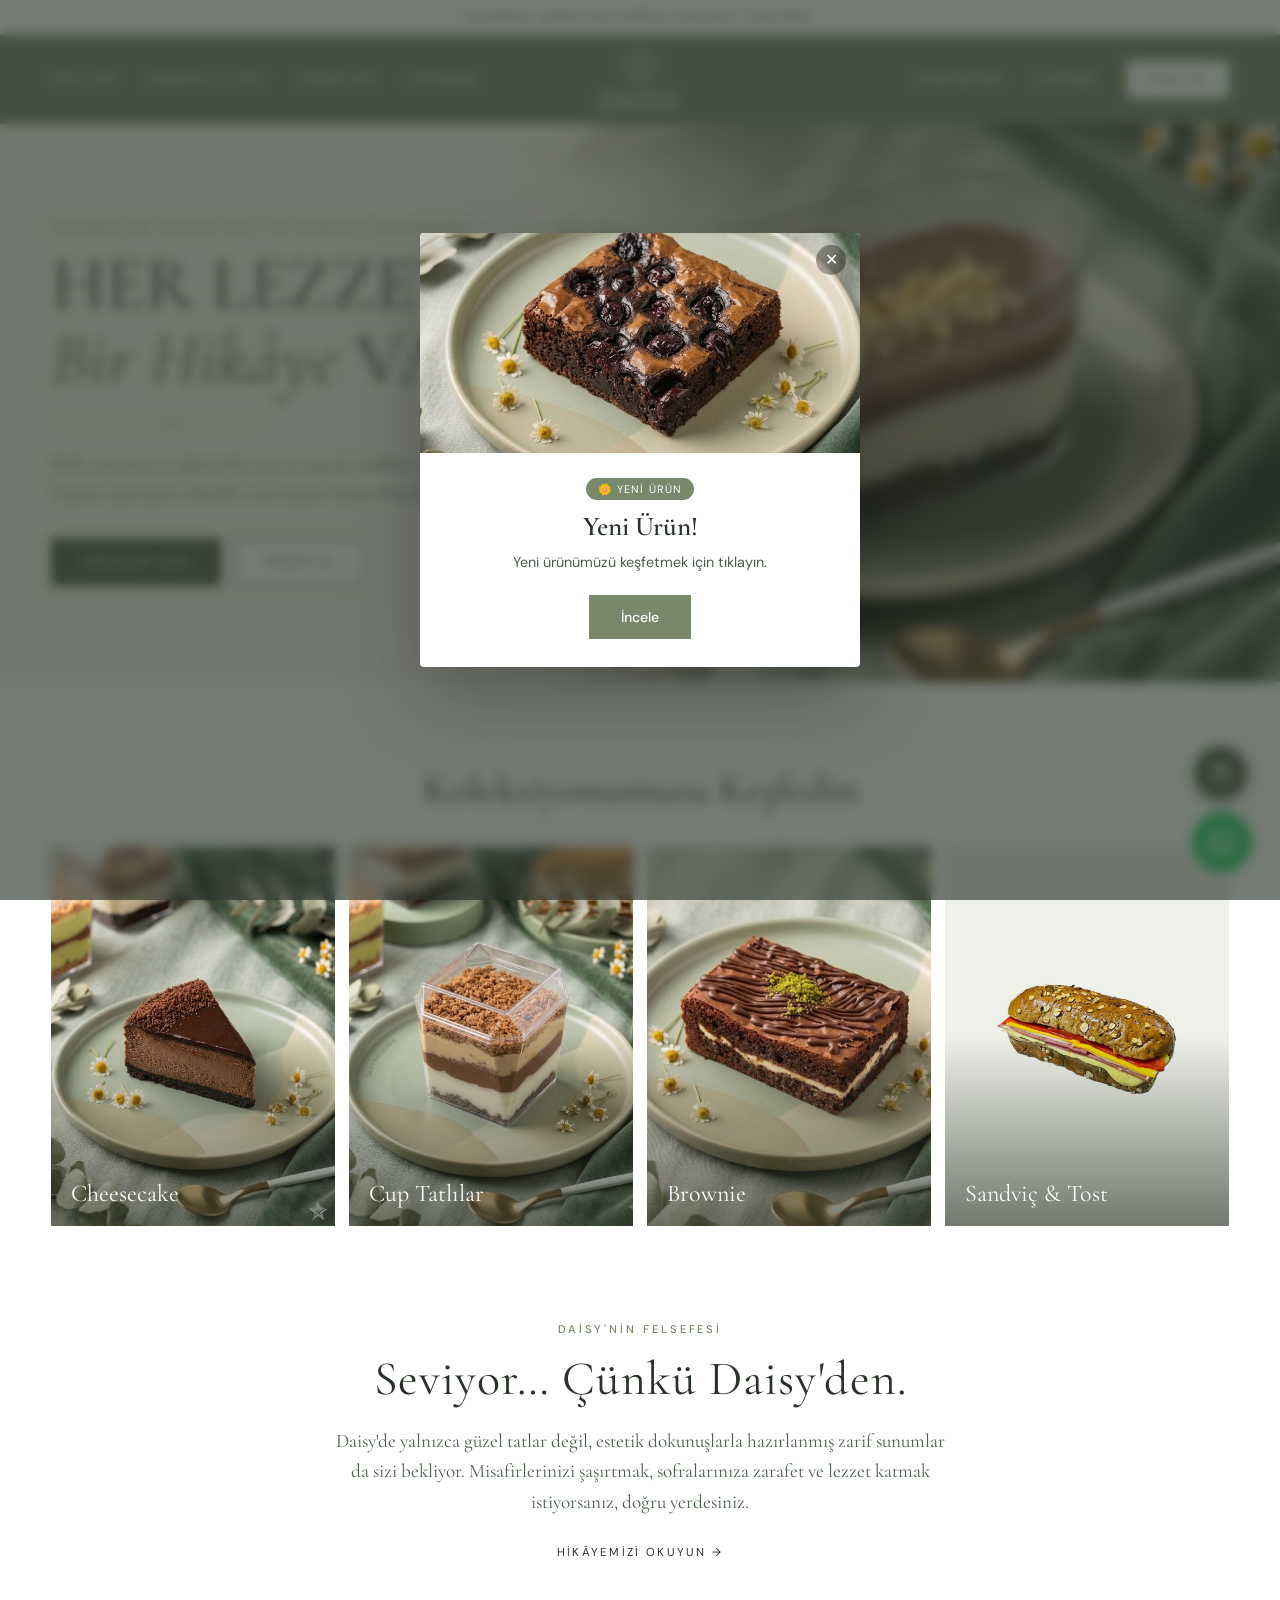
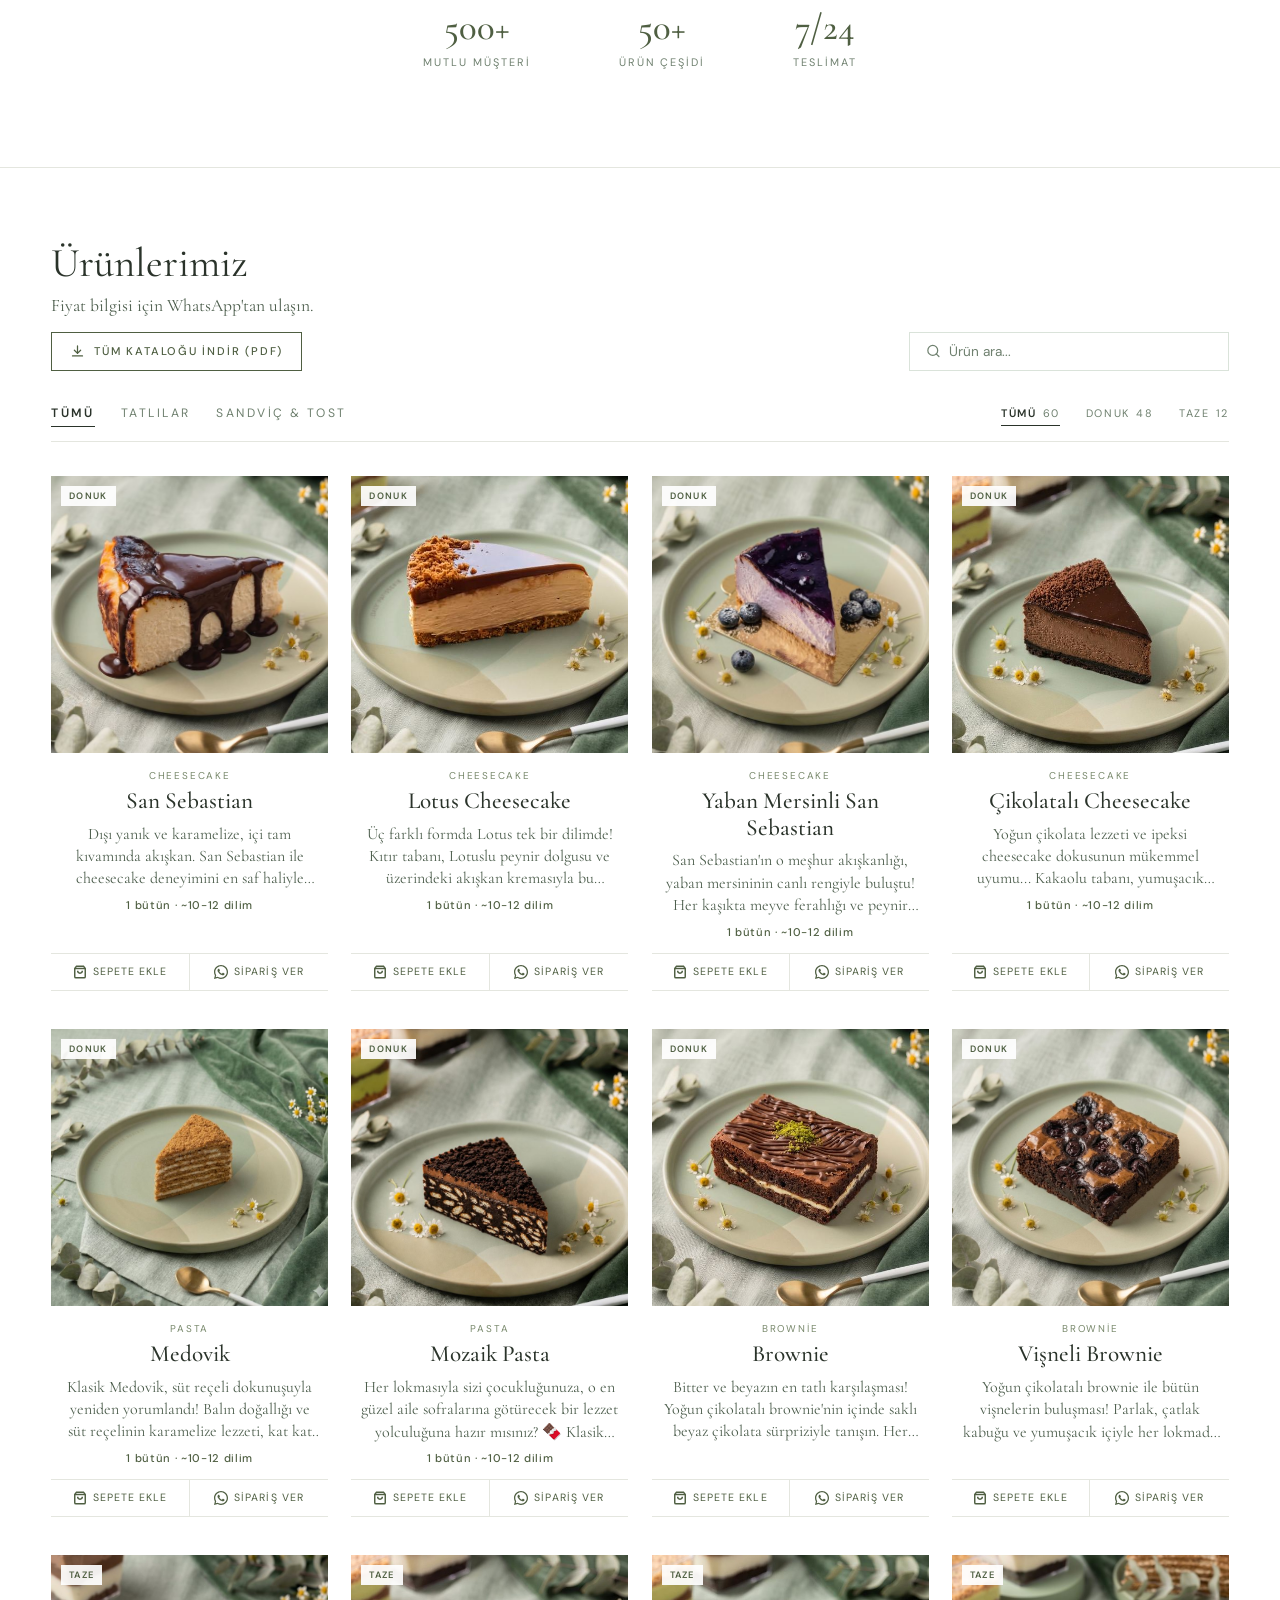
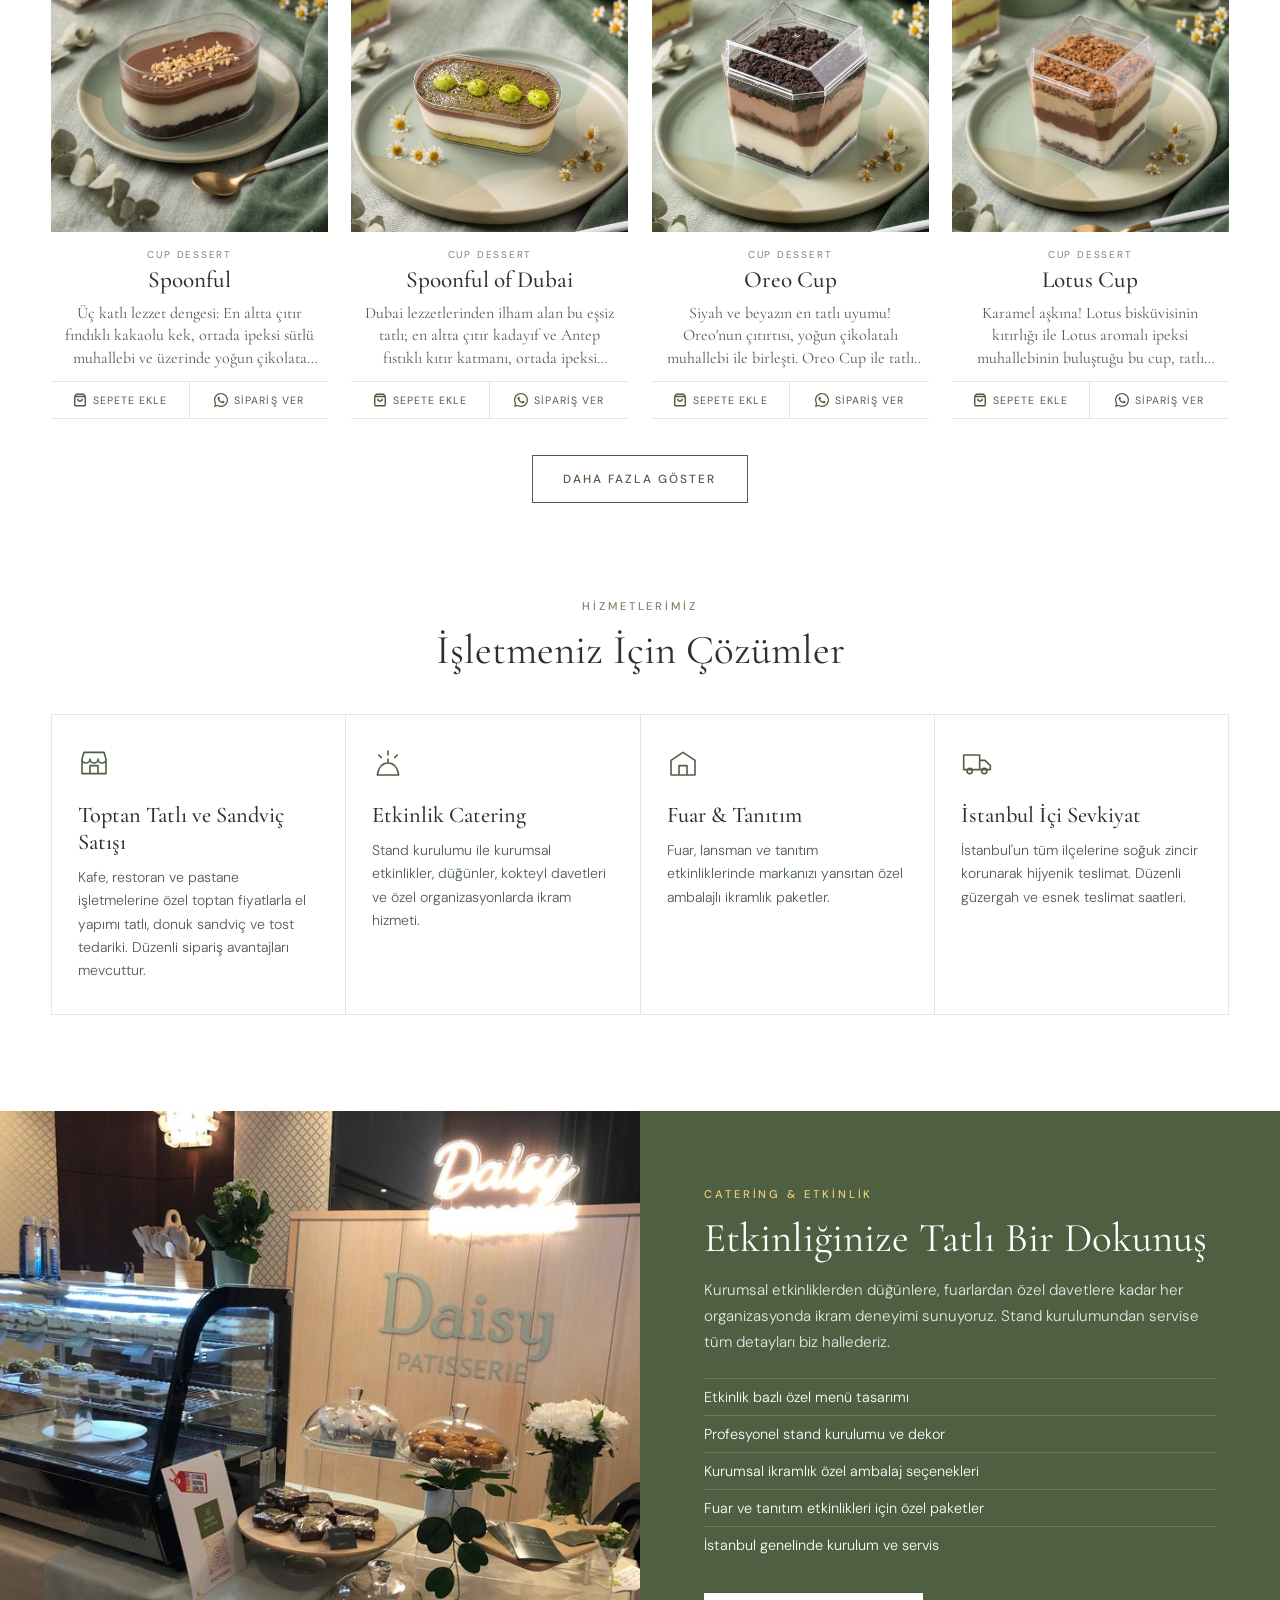
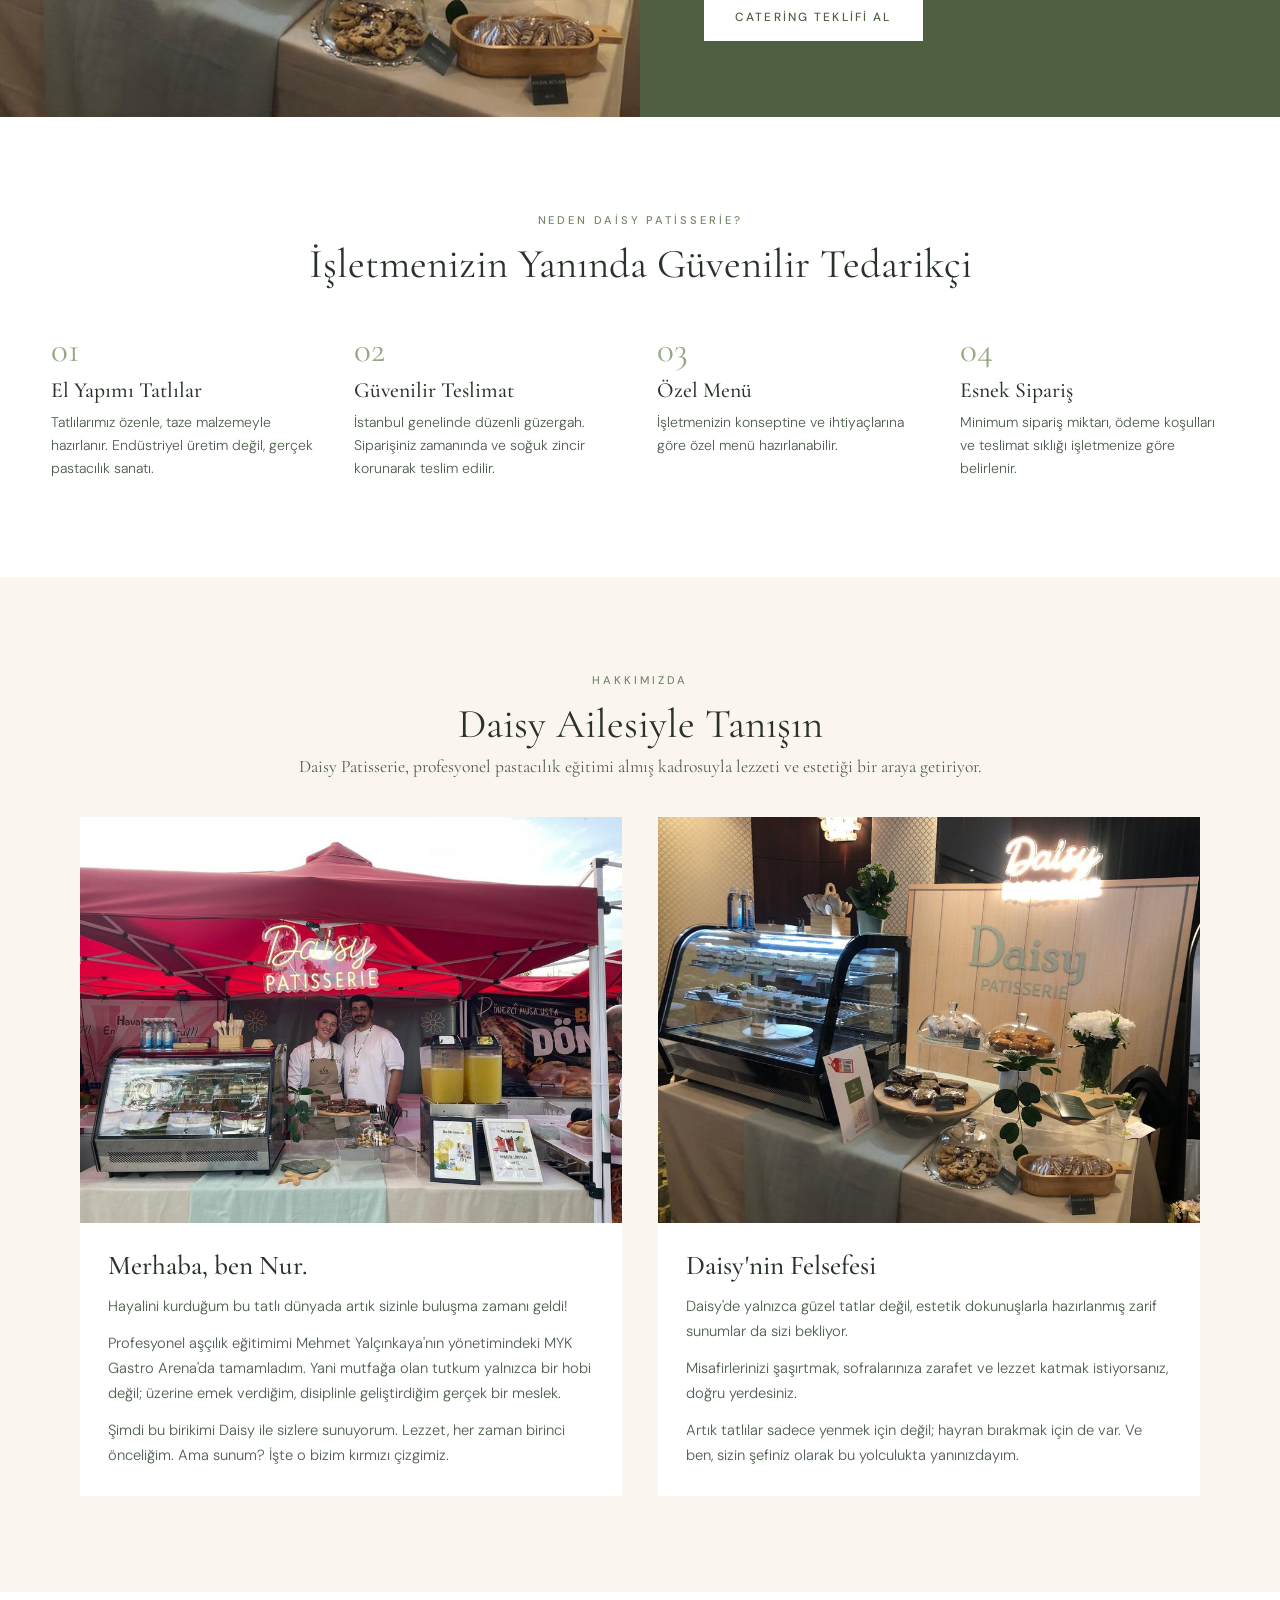
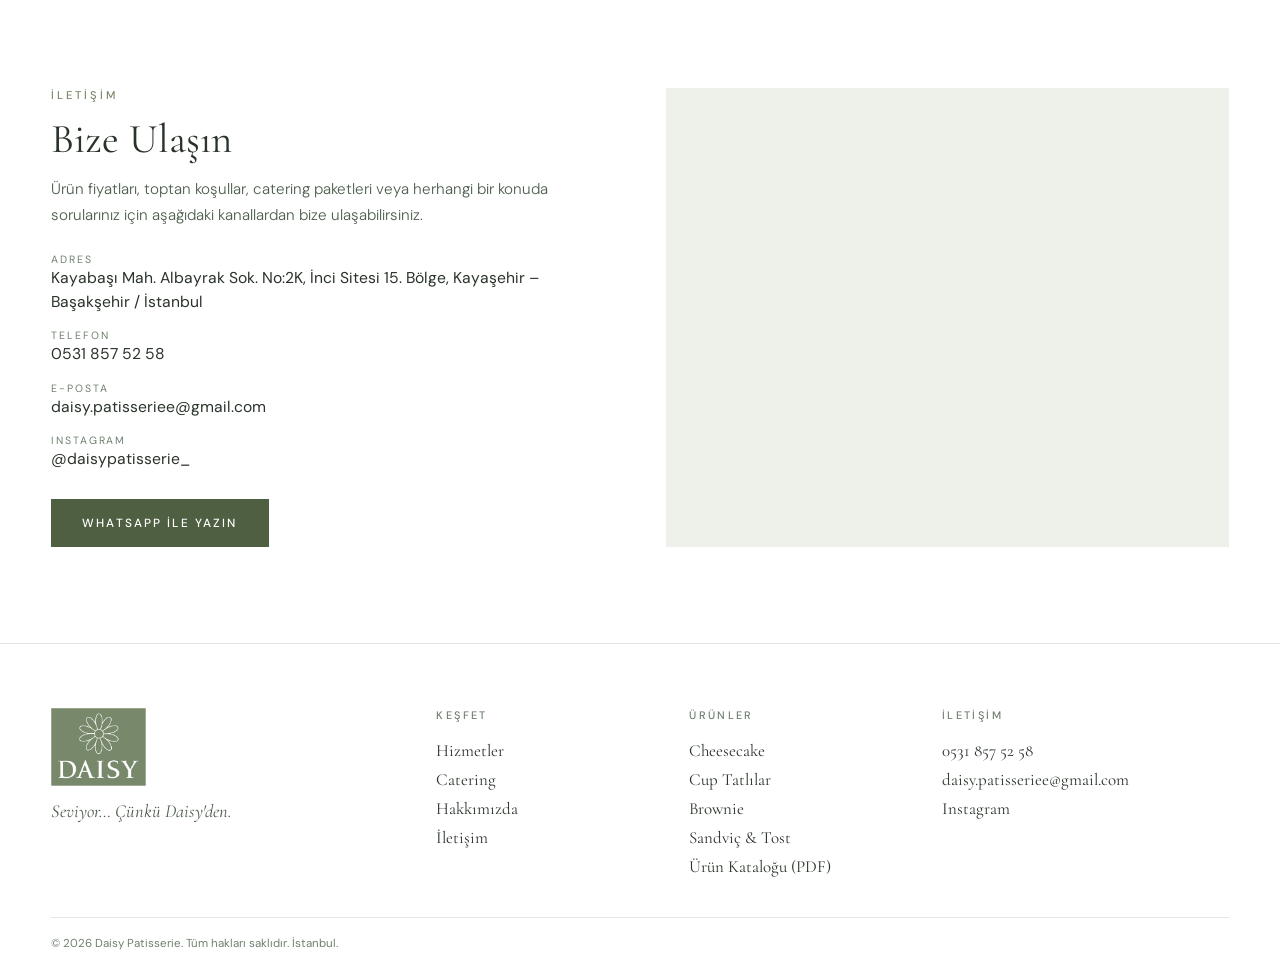
==== commit ab461dae: "Sandvic aciklamalarina kutu ici adet, fiyatsiz urun katalogu PDF + indirme butonu Katalog .github/ka" ====
--- a/index.html
+++ b/index.html
@@ -178,6 +178,8 @@
   .btn-line { background:#fff; color:var(--sage-deep); border-color:var(--sage-deep); }
   .btn-line:hover { background:var(--sage-deep); color:#fff; }
   .btn-light { background:#fff; color:var(--sage-deep); }
+  .katalog-btn { display:inline-flex; align-items:center; gap:9px; margin-top:16px; padding:11px 18px; border:1px solid var(--sage-deep); color:var(--sage-deep); background:#fff; font-family:'DM Sans',sans-serif; font-size:0.7rem; font-weight:500; letter-spacing:0.16em; text-transform:uppercase; text-decoration:none; transition:background .25s,color .25s; }
+  .katalog-btn:hover { background:var(--sage-deep); color:#fff; }
   .btn-light:hover { background:var(--cream-dark); }
 
   /* Üst şerit + menü */
@@ -944,6 +946,7 @@
     <a href="#catering" onclick="closeMenu()">Catering</a>
     <a href="#kariyer" onclick="closeMenu()">Hakkımızda</a>
     <a href="#iletisim" onclick="closeMenu()">İletişim</a>
+    <a href="Daisy-Patisserie-Katalog.pdf" download onclick="closeMenu()">Kataloğu İndir (PDF)</a>
   </nav>
   <div class="side-menu-footer">© 2026 Daisy Patisserie · İstanbul</div>
 </div>
@@ -1022,6 +1025,7 @@
     <div>
       <h2 class="sec-title">Ürünlerimiz</h2>
       <p class="sec-sub">Fiyat bilgisi için WhatsApp'tan ulaşın.</p>
+      <a class="katalog-btn" href="Daisy-Patisserie-Katalog.pdf" download><svg width="15" height="15" viewBox="0 0 24 24" fill="none" stroke="currentColor" stroke-width="2" stroke-linecap="round" stroke-linejoin="round" aria-hidden="true"><path d="M12 3v12M7 10l5 5 5-5M4 19h16"/></svg>Tüm Kataloğu İndir (PDF)</a>
     </div>
     <div class="product-search">
       <svg width="16" height="16" viewBox="0 0 24 24" fill="none" stroke="currentColor" stroke-width="2" stroke-linecap="round"><circle cx="11" cy="11" r="8"/><line x1="21" y1="21" x2="16.65" y2="16.65"/></svg>
@@ -1564,7 +1568,7 @@
       <div class="product-body">
         <span class="product-tag-inline">Panini</span>
         <h4>Panini Dana Jambon</h4>
-        <p>155 gr. Donuk olarak teslim edilir, raf ömrü 9 aydır.</p>
+        <p>155 gr. Bir kutuda 18 adet bulunur. Donuk olarak teslim edilir, raf ömrü 9 aydır.</p>
       </div>
       <div class="product-cta-row">
         <button class="btn-cart" onclick="addToCart(event, this)">
@@ -1586,7 +1590,7 @@
       <div class="product-body">
         <span class="product-tag-inline">Panini</span>
         <h4>Panini Mozzarella</h4>
-        <p>165 gr. Donuk olarak teslim edilir, raf ömrü 9 aydır.</p>
+        <p>165 gr. Bir kutuda 18 adet bulunur. Donuk olarak teslim edilir, raf ömrü 9 aydır.</p>
       </div>
       <div class="product-cta-row">
         <button class="btn-cart" onclick="addToCart(event, this)">
@@ -1608,7 +1612,7 @@
       <div class="product-body">
         <span class="product-tag-inline">Panini</span>
         <h4>Panini Hindi Füme</h4>
-        <p>165 gr. Donuk olarak teslim edilir, raf ömrü 9 aydır.</p>
+        <p>165 gr. Bir kutuda 18 adet bulunur. Donuk olarak teslim edilir, raf ömrü 9 aydır.</p>
       </div>
       <div class="product-cta-row">
         <button class="btn-cart" onclick="addToCart(event, this)">
@@ -1630,7 +1634,7 @@
       <div class="product-body">
         <span class="product-tag-inline">Panini</span>
         <h4>Panini 5 Peynirli</h4>
-        <p>160 gr. Donuk olarak teslim edilir, raf ömrü 9 aydır.</p>
+        <p>160 gr. Bir kutuda 18 adet bulunur. Donuk olarak teslim edilir, raf ömrü 9 aydır.</p>
       </div>
       <div class="product-cta-row">
         <button class="btn-cart" onclick="addToCart(event, this)">
@@ -1652,7 +1656,7 @@
       <div class="product-body">
         <span class="product-tag-inline">Panini</span>
         <h4>Panini Tavuk Fileto</h4>
-        <p>170 gr. Donuk olarak teslim edilir, raf ömrü 9 aydır.</p>
+        <p>170 gr. Bir kutuda 18 adet bulunur. Donuk olarak teslim edilir, raf ömrü 9 aydır.</p>
       </div>
       <div class="product-cta-row">
         <button class="btn-cart" onclick="addToCart(event, this)">
@@ -1674,7 +1678,7 @@
       <div class="product-body">
         <span class="product-tag-inline">Panini</span>
         <h4>Panini Roastbeef</h4>
-        <p>165 gr. Donuk olarak teslim edilir, raf ömrü 9 aydır.</p>
+        <p>165 gr. Bir kutuda 18 adet bulunur. Donuk olarak teslim edilir, raf ömrü 9 aydır.</p>
       </div>
       <div class="product-cta-row">
         <button class="btn-cart" onclick="addToCart(event, this)">
@@ -1696,7 +1700,7 @@
       <div class="product-body">
         <span class="product-tag-inline">Panini</span>
         <h4>Panini Beyaz Peynirli</h4>
-        <p>165 gr. Donuk olarak teslim edilir, raf ömrü 9 aydır.</p>
+        <p>165 gr. Bir kutuda 18 adet bulunur. Donuk olarak teslim edilir, raf ömrü 9 aydır.</p>
       </div>
       <div class="product-cta-row">
         <button class="btn-cart" onclick="addToCart(event, this)">
@@ -1718,7 +1722,7 @@
       <div class="product-body">
         <span class="product-tag-inline">Aperto</span>
         <h4>Aperto Bella</h4>
-        <p>230 gr. Donuk olarak teslim edilir, raf ömrü 9 aydır.</p>
+        <p>230 gr. Bir kutuda 10 adet bulunur. Donuk olarak teslim edilir, raf ömrü 9 aydır.</p>
       </div>
       <div class="product-cta-row">
         <button class="btn-cart" onclick="addToCart(event, this)">
@@ -1740,7 +1744,7 @@
       <div class="product-body">
         <span class="product-tag-inline">Aperto</span>
         <h4>Aperto Rosso</h4>
-        <p>260 gr. Donuk olarak teslim edilir, raf ömrü 9 aydır.</p>
+        <p>260 gr. Bir kutuda 10 adet bulunur. Donuk olarak teslim edilir, raf ömrü 9 aydır.</p>
       </div>
       <div class="product-cta-row">
         <button class="btn-cart" onclick="addToCart(event, this)">
@@ -1762,7 +1766,7 @@
       <div class="product-body">
         <span class="product-tag-inline">Aperto</span>
         <h4>Aperto Bianca</h4>
-        <p>235 gr. Donuk olarak teslim edilir, raf ömrü 9 aydır.</p>
+        <p>235 gr. Bir kutuda 10 adet bulunur. Donuk olarak teslim edilir, raf ömrü 9 aydır.</p>
       </div>
       <div class="product-cta-row">
         <button class="btn-cart" onclick="addToCart(event, this)">
@@ -1784,7 +1788,7 @@
       <div class="product-body">
         <span class="product-tag-inline">Bagel</span>
         <h4>Bagel Üç Peynirli</h4>
-        <p>150 gr. Donuk olarak teslim edilir, raf ömrü 9 aydır.</p>
+        <p>150 gr. Bir kutuda 18 adet bulunur. Donuk olarak teslim edilir, raf ömrü 9 aydır.</p>
       </div>
       <div class="product-cta-row">
         <button class="btn-cart" onclick="addToCart(event, this)">
@@ -1806,7 +1810,7 @@
       <div class="product-body">
         <span class="product-tag-inline">Bagel</span>
         <h4>Bagel Dana Jambon</h4>
-        <p>155 gr. Donuk olarak teslim edilir, raf ömrü 9 aydır.</p>
+        <p>155 gr. Bir kutuda 18 adet bulunur. Donuk olarak teslim edilir, raf ömrü 9 aydır.</p>
       </div>
       <div class="product-cta-row">
         <button class="btn-cart" onclick="addToCart(event, this)">
@@ -1828,7 +1832,7 @@
       <div class="product-body">
         <span class="product-tag-inline">Bagel</span>
         <h4>Bagel Hindi Füme</h4>
-        <p>155 gr. Donuk olarak teslim edilir, raf ömrü 9 aydır.</p>
+        <p>155 gr. Bir kutuda 18 adet bulunur. Donuk olarak teslim edilir, raf ömrü 9 aydır.</p>
       </div>
       <div class="product-cta-row">
         <button class="btn-cart" onclick="addToCart(event, this)">
@@ -1850,7 +1854,7 @@
       <div class="product-body">
         <span class="product-tag-inline">Bagel</span>
         <h4>Bagel Roastbeef</h4>
-        <p>160 gr. Donuk olarak teslim edilir, raf ömrü 9 aydır.</p>
+        <p>160 gr. Bir kutuda 18 adet bulunur. Donuk olarak teslim edilir, raf ömrü 9 aydır.</p>
       </div>
       <div class="product-cta-row">
         <button class="btn-cart" onclick="addToCart(event, this)">
@@ -1872,7 +1876,7 @@
       <div class="product-body">
         <span class="product-tag-inline">Bunwich</span>
         <h4>Bunwich Mozzarella</h4>
-        <p>145 gr. Donuk olarak teslim edilir, raf ömrü 9 aydır.</p>
+        <p>145 gr. Bir kutuda 16 adet bulunur. Donuk olarak teslim edilir, raf ömrü 9 aydır.</p>
       </div>
       <div class="product-cta-row">
         <button class="btn-cart" onclick="addToCart(event, this)">
@@ -1894,7 +1898,7 @@
       <div class="product-body">
         <span class="product-tag-inline">Bunwich</span>
         <h4>Bunwich Hindi Füme</h4>
-        <p>145 gr. Donuk olarak teslim edilir, raf ömrü 9 aydır.</p>
+        <p>145 gr. Bir kutuda 16 adet bulunur. Donuk olarak teslim edilir, raf ömrü 9 aydır.</p>
       </div>
       <div class="product-cta-row">
         <button class="btn-cart" onclick="addToCart(event, this)">
@@ -1916,7 +1920,7 @@
       <div class="product-body">
         <span class="product-tag-inline">Bunwich</span>
         <h4>Bunwich Çıtır Tavuk</h4>
-        <p>130 gr. Donuk olarak teslim edilir, raf ömrü 9 aydır.</p>
+        <p>130 gr. Bir kutuda 20 adet bulunur. Donuk olarak teslim edilir, raf ömrü 9 aydır.</p>
       </div>
       <div class="product-cta-row">
         <button class="btn-cart" onclick="addToCart(event, this)">
@@ -1938,7 +1942,7 @@
       <div class="product-body">
         <span class="product-tag-inline">Bunwich</span>
         <h4>Bunwich Roastbeef</h4>
-        <p>130 gr. Donuk olarak teslim edilir, raf ömrü 9 aydır.</p>
+        <p>130 gr. Bir kutuda 20 adet bulunur. Donuk olarak teslim edilir, raf ömrü 9 aydır.</p>
       </div>
       <div class="product-cta-row">
         <button class="btn-cart" onclick="addToCart(event, this)">
@@ -1960,7 +1964,7 @@
       <div class="product-body">
         <span class="product-tag-inline">Gurme Sandviç</span>
         <h4>Hamburger Füme Jambonlu</h4>
-        <p>175 gr. Donuk olarak teslim edilir, raf ömrü 9 aydır.</p>
+        <p>175 gr. Bir kutuda 12 adet bulunur. Donuk olarak teslim edilir, raf ömrü 9 aydır.</p>
       </div>
       <div class="product-cta-row">
         <button class="btn-cart" onclick="addToCart(event, this)">
@@ -1982,7 +1986,7 @@
       <div class="product-body">
         <span class="product-tag-inline">Gurme Sandviç</span>
         <h4>Deluxe Beef</h4>
-        <p>185 gr. Donuk olarak teslim edilir, raf ömrü 9 aydır.</p>
+        <p>185 gr. Bir kutuda 14 adet bulunur. Donuk olarak teslim edilir, raf ömrü 9 aydır.</p>
       </div>
       <div class="product-cta-row">
         <button class="btn-cart" onclick="addToCart(event, this)">
@@ -2004,7 +2008,7 @@
       <div class="product-body">
         <span class="product-tag-inline">Gurme Sandviç</span>
         <h4>Deluxe İsli</h4>
-        <p>195 gr. Donuk olarak teslim edilir, raf ömrü 9 aydır.</p>
+        <p>195 gr. Bir kutuda 14 adet bulunur. Donuk olarak teslim edilir, raf ömrü 9 aydır.</p>
       </div>
       <div class="product-cta-row">
         <button class="btn-cart" onclick="addToCart(event, this)">
@@ -2026,7 +2030,7 @@
       <div class="product-body">
         <span class="product-tag-inline">Gurme Sandviç</span>
         <h4>Üç Peynir Kruvasan</h4>
-        <p>150 gr. Donuk olarak teslim edilir, raf ömrü 9 aydır.</p>
+        <p>150 gr. Bir kutuda 12 adet bulunur. Donuk olarak teslim edilir, raf ömrü 9 aydır.</p>
       </div>
       <div class="product-cta-row">
         <button class="btn-cart" onclick="addToCart(event, this)">
@@ -2048,7 +2052,7 @@
       <div class="product-body">
         <span class="product-tag-inline">Gurme Sandviç</span>
         <h4>Hindi Füme Kruvasan</h4>
-        <p>150 gr. Donuk olarak teslim edilir, raf ömrü 9 aydır.</p>
+        <p>150 gr. Bir kutuda 12 adet bulunur. Donuk olarak teslim edilir, raf ömrü 9 aydır.</p>
       </div>
       <div class="product-cta-row">
         <button class="btn-cart" onclick="addToCart(event, this)">
@@ -2070,7 +2074,7 @@
       <div class="product-body">
         <span class="product-tag-inline">Gurme Sandviç</span>
         <h4>Gurme Fiesta</h4>
-        <p>190 gr. Donuk olarak teslim edilir, raf ömrü 9 aydır.</p>
+        <p>190 gr. Bir kutuda 12 adet bulunur. Donuk olarak teslim edilir, raf ömrü 9 aydır.</p>
       </div>
       <div class="product-cta-row">
         <button class="btn-cart" onclick="addToCart(event, this)">
@@ -2092,7 +2096,7 @@
       <div class="product-body">
         <span class="product-tag-inline">Gurme Sandviç</span>
         <h4>Gurme Beef</h4>
-        <p>165 gr. Donuk olarak teslim edilir, raf ömrü 9 aydır.</p>
+        <p>165 gr. Bir kutuda 14 adet bulunur. Donuk olarak teslim edilir, raf ömrü 9 aydır.</p>
       </div>
       <div class="product-cta-row">
         <button class="btn-cart" onclick="addToCart(event, this)">
@@ -2114,7 +2118,7 @@
       <div class="product-body">
         <span class="product-tag-inline">Gurme Sandviç</span>
         <h4>Gurme Çıtır</h4>
-        <p>175 gr. Donuk olarak teslim edilir, raf ömrü 9 aydır.</p>
+        <p>175 gr. Bir kutuda 14 adet bulunur. Donuk olarak teslim edilir, raf ömrü 9 aydır.</p>
       </div>
       <div class="product-cta-row">
         <button class="btn-cart" onclick="addToCart(event, this)">
@@ -2136,7 +2140,7 @@
       <div class="product-body">
         <span class="product-tag-inline">Gurme Sandviç</span>
         <h4>Gurme Barbekü</h4>
-        <p>185 gr. Donuk olarak teslim edilir, raf ömrü 9 aydır.</p>
+        <p>185 gr. Bir kutuda 14 adet bulunur. Donuk olarak teslim edilir, raf ömrü 9 aydır.</p>
       </div>
       <div class="product-cta-row">
         <button class="btn-cart" onclick="addToCart(event, this)">
@@ -2158,7 +2162,7 @@
       <div class="product-body">
         <span class="product-tag-inline">Tost</span>
         <h4>Klasik Ayvalık Tost</h4>
-        <p>150 gr. Donuk olarak teslim edilir, raf ömrü 9 aydır.</p>
+        <p>150 gr. Bir kutuda 12 adet bulunur. Donuk olarak teslim edilir, raf ömrü 9 aydır.</p>
       </div>
       <div class="product-cta-row">
         <button class="btn-cart" onclick="addToCart(event, this)">
@@ -2180,7 +2184,7 @@
       <div class="product-body">
         <span class="product-tag-inline">Tost</span>
         <h4>Klasik Ayvalık Tost (Dana)</h4>
-        <p>150 gr. Donuk olarak teslim edilir, raf ömrü 9 aydır.</p>
+        <p>150 gr. Bir kutuda 12 adet bulunur. Donuk olarak teslim edilir, raf ömrü 9 aydır.</p>
       </div>
       <div class="product-cta-row">
         <button class="btn-cart" onclick="addToCart(event, this)">
@@ -2202,7 +2206,7 @@
       <div class="product-body">
         <span class="product-tag-inline">Tost</span>
         <h4>Tost Kare Peynirli</h4>
-        <p>145 gr. Donuk olarak teslim edilir, raf ömrü 9 aydır.</p>
+        <p>145 gr. Bir kutuda 16 adet bulunur. Donuk olarak teslim edilir, raf ömrü 9 aydır.</p>
       </div>
       <div class="product-cta-row">
         <button class="btn-cart" onclick="addToCart(event, this)">
@@ -2224,7 +2228,7 @@
       <div class="product-body">
         <span class="product-tag-inline">Tost</span>
         <h4>Tost Kare Karışık</h4>
-        <p>150 gr. Donuk olarak teslim edilir, raf ömrü 9 aydır.</p>
+        <p>150 gr. Bir kutuda 16 adet bulunur. Donuk olarak teslim edilir, raf ömrü 9 aydır.</p>
       </div>
       <div class="product-cta-row">
         <button class="btn-cart" onclick="addToCart(event, this)">
@@ -2246,7 +2250,7 @@
       <div class="product-body">
         <span class="product-tag-inline">Tost</span>
         <h4>Tost Kare Karışık (Dana)</h4>
-        <p>150 gr. Donuk olarak teslim edilir, raf ömrü 9 aydır.</p>
+        <p>150 gr. Bir kutuda 16 adet bulunur. Donuk olarak teslim edilir, raf ömrü 9 aydır.</p>
       </div>
       <div class="product-cta-row">
         <button class="btn-cart" onclick="addToCart(event, this)">
@@ -2268,7 +2272,7 @@
       <div class="product-body">
         <span class="product-tag-inline">Tost</span>
         <h4>Acukalı Bazlama</h4>
-        <p>150 gr. Donuk olarak teslim edilir, raf ömrü 9 aydır.</p>
+        <p>150 gr. Bir kutuda 16 adet bulunur. Donuk olarak teslim edilir, raf ömrü 9 aydır.</p>
       </div>
       <div class="product-cta-row">
         <button class="btn-cart" onclick="addToCart(event, this)">
@@ -2290,7 +2294,7 @@
       <div class="product-body">
         <span class="product-tag-inline">Tost</span>
         <h4>Acukalı Bazlama (Dana)</h4>
-        <p>150 gr. Donuk olarak teslim edilir, raf ömrü 9 aydır.</p>
+        <p>150 gr. Bir kutuda 16 adet bulunur. Donuk olarak teslim edilir, raf ömrü 9 aydır.</p>
       </div>
       <div class="product-cta-row">
         <button class="btn-cart" onclick="addToCart(event, this)">
@@ -2312,7 +2316,7 @@
       <div class="product-body">
         <span class="product-tag-inline">Tost</span>
         <h4>Kumru Tost</h4>
-        <p>150 gr. Donuk olarak teslim edilir, raf ömrü 9 aydır.</p>
+        <p>150 gr. Bir kutuda 14 adet bulunur. Donuk olarak teslim edilir, raf ömrü 9 aydır.</p>
       </div>
       <div class="product-cta-row">
         <button class="btn-cart" onclick="addToCart(event, this)">
@@ -2334,7 +2338,7 @@
       <div class="product-body">
         <span class="product-tag-inline">Tost</span>
         <h4>Pizza Tost</h4>
-        <p>200 gr. Donuk olarak teslim edilir, raf ömrü 9 aydır.</p>
+        <p>200 gr. Bir kutuda 40 adet bulunur. Donuk olarak teslim edilir, raf ömrü 9 aydır.</p>
       </div>
       <div class="product-cta-row">
         <button class="btn-cart" onclick="addToCart(event, this)">
@@ -2356,7 +2360,7 @@
       <div class="product-body">
         <span class="product-tag-inline">Unlu Mamul</span>
         <h4>Tereyağlı Kruvasan</h4>
-        <p>90 gr. Pişmiş ve donuk olarak teslim edilir, raf ömrü 9 aydır.</p>
+        <p>90 gr. Bir kutuda 17 adet bulunur. Pişmiş ve donuk olarak teslim edilir, raf ömrü 9 aydır.</p>
       </div>
       <div class="product-cta-row">
         <button class="btn-cart" onclick="addToCart(event, this)">
@@ -2378,7 +2382,7 @@
       <div class="product-body">
         <span class="product-tag-inline">Unlu Mamul</span>
         <h4>Çikolatalı Kruvasan</h4>
-        <p>90 gr. Pişmiş ve donuk olarak teslim edilir, raf ömrü 9 aydır.</p>
+        <p>90 gr. Bir kutuda 20 adet bulunur. Pişmiş ve donuk olarak teslim edilir, raf ömrü 9 aydır.</p>
       </div>
       <div class="product-cta-row">
         <button class="btn-cart" onclick="addToCart(event, this)">
@@ -2515,6 +2519,7 @@
       <a href="#urunler" onclick="goCat('tatli','cup')">Cup Tatlılar</a>
       <a href="#urunler" onclick="goCat('tatli','brownie')">Brownie</a>
       <a href="#urunler" onclick="goCat('sandvic')">Sandviç &amp; Tost</a>
+      <a href="Daisy-Patisserie-Katalog.pdf" download>Ürün Kataloğu (PDF)</a>
     </div>
     <div>
       <h5>İletişim</h5>
@@ -2585,44 +2590,44 @@
   { img: "img/urun-53e4ed2d9f.jpg", tag: "Cup Dessert", name: "Lotuslu Magnolya", frozen: false, isWhole: false, desc: "İpeksi krema ve kıtır Lotus bisküvi parçalarının mükemmel uyumuyla hazırlanan, karamelimsi lezzetiyle baş döndüren, şık sunumlu nefis bir Lotuslu magnolya.", wa: "https://wa.me/905318575258?text=Merhaba%2C%20Lotuslu%20Magnolya%20hakk%C4%B1nda%20bilgi%20almak%20istiyorum." },
   { img: "img/urun-446fcb43dd.jpg", tag: "Cup Dessert", name: "Kadayıflı Muhallebi", frozen: false, isWhole: false, desc: "Tereyağının eşsiz kokusu, şekerin karamelize tadı... Sabırla kavrulan çıtır kadayıflar ile ipeksi muhallebinin buluşması. Geleneksel lezzet, en çıtır haliyle burada.", wa: "https://wa.me/905318575258?text=Merhaba%2C%20Kadayıflı%20Muhallebi%20hakk%C4%B1nda%20bilgi%20almak%20istiyorum." },
   { img: "img/urun-c01508dce2.jpg", tag: "Sütlaç", name: "Fırın Sütlaç", frozen: false, isWhole: false, desc: "Geleneksel lezzetin en saf formu! Taze süt ve tam kıvamında pirinçle hazırlanan sütlaç, çocukluğumuzun o unutulmaz tadını sofralarınıza taşıyor.", wa: "https://wa.me/905318575258?text=Merhaba%2C%20Fırın%20Sütlaç%20hakk%C4%B1nda%20bilgi%20almak%20istiyorum." },
-  { img: "img/urun-edc15cdbfa.jpg", tag: "Panini", name: "Panini Dana Jambon", frozen: true, isWhole: false, desc: "155 gr. Donuk olarak teslim edilir, raf ömrü 9 aydır.", wa: "https://wa.me/905318575258?text=Merhaba%2C%20Panini%20Dana%20Jambon%20hakk%C4%B1nda%20bilgi%20almak%20istiyorum." },
-  { img: "img/urun-ba7df2b805.jpg", tag: "Panini", name: "Panini Mozzarella", frozen: true, isWhole: false, desc: "165 gr. Donuk olarak teslim edilir, raf ömrü 9 aydır.", wa: "https://wa.me/905318575258?text=Merhaba%2C%20Panini%20Mozzarella%20hakk%C4%B1nda%20bilgi%20almak%20istiyorum." },
-  { img: "img/urun-142237475d.jpg", tag: "Panini", name: "Panini Hindi Füme", frozen: true, isWhole: false, desc: "165 gr. Donuk olarak teslim edilir, raf ömrü 9 aydır.", wa: "https://wa.me/905318575258?text=Merhaba%2C%20Panini%20Hindi%20F%C3%BCme%20hakk%C4%B1nda%20bilgi%20almak%20istiyorum." },
-  { img: "img/urun-ade4bac815.jpg", tag: "Panini", name: "Panini 5 Peynirli", frozen: true, isWhole: false, desc: "160 gr. Donuk olarak teslim edilir, raf ömrü 9 aydır.", wa: "https://wa.me/905318575258?text=Merhaba%2C%20Panini%205%20Peynirli%20hakk%C4%B1nda%20bilgi%20almak%20istiyorum." },
-  { img: "img/urun-96cde879f7.jpg", tag: "Panini", name: "Panini Tavuk Fileto", frozen: true, isWhole: false, desc: "170 gr. Donuk olarak teslim edilir, raf ömrü 9 aydır.", wa: "https://wa.me/905318575258?text=Merhaba%2C%20Panini%20Tavuk%20Fileto%20hakk%C4%B1nda%20bilgi%20almak%20istiyorum." },
-  { img: "img/urun-ce5743e026.jpg", tag: "Panini", name: "Panini Roastbeef", frozen: true, isWhole: false, desc: "165 gr. Donuk olarak teslim edilir, raf ömrü 9 aydır.", wa: "https://wa.me/905318575258?text=Merhaba%2C%20Panini%20Roastbeef%20hakk%C4%B1nda%20bilgi%20almak%20istiyorum." },
-  { img: "img/urun-cc007cca17.jpg", tag: "Panini", name: "Panini Beyaz Peynirli", frozen: true, isWhole: false, desc: "165 gr. Donuk olarak teslim edilir, raf ömrü 9 aydır.", wa: "https://wa.me/905318575258?text=Merhaba%2C%20Panini%20Beyaz%20Peynirli%20hakk%C4%B1nda%20bilgi%20almak%20istiyorum." },
-  { img: "img/urun-23349ffbf3.jpg", tag: "Aperto", name: "Aperto Bella", frozen: true, isWhole: false, desc: "230 gr. Donuk olarak teslim edilir, raf ömrü 9 aydır.", wa: "https://wa.me/905318575258?text=Merhaba%2C%20Aperto%20Bella%20hakk%C4%B1nda%20bilgi%20almak%20istiyorum." },
-  { img: "img/urun-07af6c6a0c.jpg", tag: "Aperto", name: "Aperto Rosso", frozen: true, isWhole: false, desc: "260 gr. Donuk olarak teslim edilir, raf ömrü 9 aydır.", wa: "https://wa.me/905318575258?text=Merhaba%2C%20Aperto%20Rosso%20hakk%C4%B1nda%20bilgi%20almak%20istiyorum." },
-  { img: "img/urun-b425b633e8.jpg", tag: "Aperto", name: "Aperto Bianca", frozen: true, isWhole: false, desc: "235 gr. Donuk olarak teslim edilir, raf ömrü 9 aydır.", wa: "https://wa.me/905318575258?text=Merhaba%2C%20Aperto%20Bianca%20hakk%C4%B1nda%20bilgi%20almak%20istiyorum." },
-  { img: "img/urun-2f517c9775.jpg", tag: "Bagel", name: "Bagel Üç Peynirli", frozen: true, isWhole: false, desc: "150 gr. Donuk olarak teslim edilir, raf ömrü 9 aydır.", wa: "https://wa.me/905318575258?text=Merhaba%2C%20Bagel%20%C3%9C%C3%A7%20Peynirli%20hakk%C4%B1nda%20bilgi%20almak%20istiyorum." },
-  { img: "img/urun-2c577be9ce.jpg", tag: "Bagel", name: "Bagel Dana Jambon", frozen: true, isWhole: false, desc: "155 gr. Donuk olarak teslim edilir, raf ömrü 9 aydır.", wa: "https://wa.me/905318575258?text=Merhaba%2C%20Bagel%20Dana%20Jambon%20hakk%C4%B1nda%20bilgi%20almak%20istiyorum." },
-  { img: "img/urun-6c5bd5e796.jpg", tag: "Bagel", name: "Bagel Hindi Füme", frozen: true, isWhole: false, desc: "155 gr. Donuk olarak teslim edilir, raf ömrü 9 aydır.", wa: "https://wa.me/905318575258?text=Merhaba%2C%20Bagel%20Hindi%20F%C3%BCme%20hakk%C4%B1nda%20bilgi%20almak%20istiyorum." },
-  { img: "img/urun-f32eac3573.jpg", tag: "Bagel", name: "Bagel Roastbeef", frozen: true, isWhole: false, desc: "160 gr. Donuk olarak teslim edilir, raf ömrü 9 aydır.", wa: "https://wa.me/905318575258?text=Merhaba%2C%20Bagel%20Roastbeef%20hakk%C4%B1nda%20bilgi%20almak%20istiyorum." },
-  { img: "img/urun-3c37a2f0d3.jpg", tag: "Bunwich", name: "Bunwich Mozzarella", frozen: true, isWhole: false, desc: "145 gr. Donuk olarak teslim edilir, raf ömrü 9 aydır.", wa: "https://wa.me/905318575258?text=Merhaba%2C%20Bunwich%20Mozzarella%20hakk%C4%B1nda%20bilgi%20almak%20istiyorum." },
-  { img: "img/urun-f93b1e013f.jpg", tag: "Bunwich", name: "Bunwich Hindi Füme", frozen: true, isWhole: false, desc: "145 gr. Donuk olarak teslim edilir, raf ömrü 9 aydır.", wa: "https://wa.me/905318575258?text=Merhaba%2C%20Bunwich%20Hindi%20F%C3%BCme%20hakk%C4%B1nda%20bilgi%20almak%20istiyorum." },
-  { img: "img/urun-9503b73134.jpg", tag: "Bunwich", name: "Bunwich Çıtır Tavuk", frozen: true, isWhole: false, desc: "130 gr. Donuk olarak teslim edilir, raf ömrü 9 aydır.", wa: "https://wa.me/905318575258?text=Merhaba%2C%20Bunwich%20%C3%87%C4%B1t%C4%B1r%20Tavuk%20hakk%C4%B1nda%20bilgi%20almak%20istiyorum." },
-  { img: "img/urun-08196299cd.jpg", tag: "Bunwich", name: "Bunwich Roastbeef", frozen: true, isWhole: false, desc: "130 gr. Donuk olarak teslim edilir, raf ömrü 9 aydır.", wa: "https://wa.me/905318575258?text=Merhaba%2C%20Bunwich%20Roastbeef%20hakk%C4%B1nda%20bilgi%20almak%20istiyorum." },
-  { img: "img/urun-8eab0c4fd2.jpg", tag: "Gurme Sandviç", name: "Hamburger Füme Jambonlu", frozen: true, isWhole: false, desc: "175 gr. Donuk olarak teslim edilir, raf ömrü 9 aydır.", wa: "https://wa.me/905318575258?text=Merhaba%2C%20Hamburger%20F%C3%BCme%20Jambonlu%20hakk%C4%B1nda%20bilgi%20almak%20istiyorum." },
-  { img: "img/urun-6c6706ca74.jpg", tag: "Gurme Sandviç", name: "Deluxe Beef", frozen: true, isWhole: false, desc: "185 gr. Donuk olarak teslim edilir, raf ömrü 9 aydır.", wa: "https://wa.me/905318575258?text=Merhaba%2C%20Deluxe%20Beef%20hakk%C4%B1nda%20bilgi%20almak%20istiyorum." },
-  { img: "img/urun-640371b136.jpg", tag: "Gurme Sandviç", name: "Deluxe İsli", frozen: true, isWhole: false, desc: "195 gr. Donuk olarak teslim edilir, raf ömrü 9 aydır.", wa: "https://wa.me/905318575258?text=Merhaba%2C%20Deluxe%20%C4%B0sli%20hakk%C4%B1nda%20bilgi%20almak%20istiyorum." },
-  { img: "img/urun-3c597ad31d.jpg", tag: "Gurme Sandviç", name: "Üç Peynir Kruvasan", frozen: true, isWhole: false, desc: "150 gr. Donuk olarak teslim edilir, raf ömrü 9 aydır.", wa: "https://wa.me/905318575258?text=Merhaba%2C%20%C3%9C%C3%A7%20Peynir%20Kruvasan%20hakk%C4%B1nda%20bilgi%20almak%20istiyorum." },
-  { img: "img/urun-29147ed1eb.jpg", tag: "Gurme Sandviç", name: "Hindi Füme Kruvasan", frozen: true, isWhole: false, desc: "150 gr. Donuk olarak teslim edilir, raf ömrü 9 aydır.", wa: "https://wa.me/905318575258?text=Merhaba%2C%20Hindi%20F%C3%BCme%20Kruvasan%20hakk%C4%B1nda%20bilgi%20almak%20istiyorum." },
-  { img: "img/urun-56a281118f.jpg", tag: "Gurme Sandviç", name: "Gurme Fiesta", frozen: true, isWhole: false, desc: "190 gr. Donuk olarak teslim edilir, raf ömrü 9 aydır.", wa: "https://wa.me/905318575258?text=Merhaba%2C%20Gurme%20Fiesta%20hakk%C4%B1nda%20bilgi%20almak%20istiyorum." },
-  { img: "img/urun-2ad801a6b2.jpg", tag: "Gurme Sandviç", name: "Gurme Beef", frozen: true, isWhole: false, desc: "165 gr. Donuk olarak teslim edilir, raf ömrü 9 aydır.", wa: "https://wa.me/905318575258?text=Merhaba%2C%20Gurme%20Beef%20hakk%C4%B1nda%20bilgi%20almak%20istiyorum." },
-  { img: "img/urun-801d80243f.jpg", tag: "Gurme Sandviç", name: "Gurme Çıtır", frozen: true, isWhole: false, desc: "175 gr. Donuk olarak teslim edilir, raf ömrü 9 aydır.", wa: "https://wa.me/905318575258?text=Merhaba%2C%20Gurme%20%C3%87%C4%B1t%C4%B1r%20hakk%C4%B1nda%20bilgi%20almak%20istiyorum." },
-  { img: "img/urun-a19d6aba4d.jpg", tag: "Gurme Sandviç", name: "Gurme Barbekü", frozen: true, isWhole: false, desc: "185 gr. Donuk olarak teslim edilir, raf ömrü 9 aydır.", wa: "https://wa.me/905318575258?text=Merhaba%2C%20Gurme%20Barbek%C3%BC%20hakk%C4%B1nda%20bilgi%20almak%20istiyorum." },
-  { img: "img/urun-a48dc77677.jpg", tag: "Tost", name: "Klasik Ayvalık Tost", frozen: true, isWhole: false, desc: "150 gr. Donuk olarak teslim edilir, raf ömrü 9 aydır.", wa: "https://wa.me/905318575258?text=Merhaba%2C%20Klasik%20Ayval%C4%B1k%20Tost%20hakk%C4%B1nda%20bilgi%20almak%20istiyorum." },
-  { img: "img/urun-a48dc77677.jpg", tag: "Tost", name: "Klasik Ayvalık Tost (Dana)", frozen: true, isWhole: false, desc: "150 gr. Donuk olarak teslim edilir, raf ömrü 9 aydır.", wa: "https://wa.me/905318575258?text=Merhaba%2C%20Klasik%20Ayval%C4%B1k%20Tost%20%28Dana%29%20hakk%C4%B1nda%20bilgi%20almak%20istiyorum." },
-  { img: "img/urun-d262049808.jpg", tag: "Tost", name: "Tost Kare Peynirli", frozen: true, isWhole: false, desc: "145 gr. Donuk olarak teslim edilir, raf ömrü 9 aydır.", wa: "https://wa.me/905318575258?text=Merhaba%2C%20Tost%20Kare%20Peynirli%20hakk%C4%B1nda%20bilgi%20almak%20istiyorum." },
-  { img: "img/urun-127c74e295.jpg", tag: "Tost", name: "Tost Kare Karışık", frozen: true, isWhole: false, desc: "150 gr. Donuk olarak teslim edilir, raf ömrü 9 aydır.", wa: "https://wa.me/905318575258?text=Merhaba%2C%20Tost%20Kare%20Kar%C4%B1%C5%9F%C4%B1k%20hakk%C4%B1nda%20bilgi%20almak%20istiyorum." },
-  { img: "img/urun-127c74e295.jpg", tag: "Tost", name: "Tost Kare Karışık (Dana)", frozen: true, isWhole: false, desc: "150 gr. Donuk olarak teslim edilir, raf ömrü 9 aydır.", wa: "https://wa.me/905318575258?text=Merhaba%2C%20Tost%20Kare%20Kar%C4%B1%C5%9F%C4%B1k%20%28Dana%29%20hakk%C4%B1nda%20bilgi%20almak%20istiyorum." },
-  { img: "img/urun-cbe71b3df3.jpg", tag: "Tost", name: "Acukalı Bazlama", frozen: true, isWhole: false, desc: "150 gr. Donuk olarak teslim edilir, raf ömrü 9 aydır.", wa: "https://wa.me/905318575258?text=Merhaba%2C%20Acukal%C4%B1%20Bazlama%20hakk%C4%B1nda%20bilgi%20almak%20istiyorum." },
-  { img: "img/urun-cbe71b3df3.jpg", tag: "Tost", name: "Acukalı Bazlama (Dana)", frozen: true, isWhole: false, desc: "150 gr. Donuk olarak teslim edilir, raf ömrü 9 aydır.", wa: "https://wa.me/905318575258?text=Merhaba%2C%20Acukal%C4%B1%20Bazlama%20%28Dana%29%20hakk%C4%B1nda%20bilgi%20almak%20istiyorum." },
-  { img: "img/urun-bbf2b09763.jpg", tag: "Tost", name: "Kumru Tost", frozen: true, isWhole: false, desc: "150 gr. Donuk olarak teslim edilir, raf ömrü 9 aydır.", wa: "https://wa.me/905318575258?text=Merhaba%2C%20Kumru%20Tost%20hakk%C4%B1nda%20bilgi%20almak%20istiyorum." },
-  { img: "img/urun-8dc1af4f4c.jpg", tag: "Tost", name: "Pizza Tost", frozen: true, isWhole: false, desc: "200 gr. Donuk olarak teslim edilir, raf ömrü 9 aydır.", wa: "https://wa.me/905318575258?text=Merhaba%2C%20Pizza%20Tost%20hakk%C4%B1nda%20bilgi%20almak%20istiyorum." },
-  { img: "img/urun-73c0ebc7db.jpg", tag: "Unlu Mamul", name: "Tereyağlı Kruvasan", frozen: true, isWhole: false, desc: "90 gr. Pişmiş ve donuk olarak teslim edilir, raf ömrü 9 aydır.", wa: "https://wa.me/905318575258?text=Merhaba%2C%20Tereya%C4%9Fl%C4%B1%20Kruvasan%20hakk%C4%B1nda%20bilgi%20almak%20istiyorum." },
-  { img: "img/urun-559b59252c.jpg", tag: "Unlu Mamul", name: "Çikolatalı Kruvasan", frozen: true, isWhole: false, desc: "90 gr. Pişmiş ve donuk olarak teslim edilir, raf ömrü 9 aydır.", wa: "https://wa.me/905318575258?text=Merhaba%2C%20%C3%87ikolatal%C4%B1%20Kruvasan%20hakk%C4%B1nda%20bilgi%20almak%20istiyorum." },
+  { img: "img/urun-edc15cdbfa.jpg", tag: "Panini", name: "Panini Dana Jambon", frozen: true, isWhole: false, desc: "155 gr. Bir kutuda 18 adet bulunur. Donuk olarak teslim edilir, raf ömrü 9 aydır.", wa: "https://wa.me/905318575258?text=Merhaba%2C%20Panini%20Dana%20Jambon%20hakk%C4%B1nda%20bilgi%20almak%20istiyorum." },
+  { img: "img/urun-ba7df2b805.jpg", tag: "Panini", name: "Panini Mozzarella", frozen: true, isWhole: false, desc: "165 gr. Bir kutuda 18 adet bulunur. Donuk olarak teslim edilir, raf ömrü 9 aydır.", wa: "https://wa.me/905318575258?text=Merhaba%2C%20Panini%20Mozzarella%20hakk%C4%B1nda%20bilgi%20almak%20istiyorum." },
+  { img: "img/urun-142237475d.jpg", tag: "Panini", name: "Panini Hindi Füme", frozen: true, isWhole: false, desc: "165 gr. Bir kutuda 18 adet bulunur. Donuk olarak teslim edilir, raf ömrü 9 aydır.", wa: "https://wa.me/905318575258?text=Merhaba%2C%20Panini%20Hindi%20F%C3%BCme%20hakk%C4%B1nda%20bilgi%20almak%20istiyorum." },
+  { img: "img/urun-ade4bac815.jpg", tag: "Panini", name: "Panini 5 Peynirli", frozen: true, isWhole: false, desc: "160 gr. Bir kutuda 18 adet bulunur. Donuk olarak teslim edilir, raf ömrü 9 aydır.", wa: "https://wa.me/905318575258?text=Merhaba%2C%20Panini%205%20Peynirli%20hakk%C4%B1nda%20bilgi%20almak%20istiyorum." },
+  { img: "img/urun-96cde879f7.jpg", tag: "Panini", name: "Panini Tavuk Fileto", frozen: true, isWhole: false, desc: "170 gr. Bir kutuda 18 adet bulunur. Donuk olarak teslim edilir, raf ömrü 9 aydır.", wa: "https://wa.me/905318575258?text=Merhaba%2C%20Panini%20Tavuk%20Fileto%20hakk%C4%B1nda%20bilgi%20almak%20istiyorum." },
+  { img: "img/urun-ce5743e026.jpg", tag: "Panini", name: "Panini Roastbeef", frozen: true, isWhole: false, desc: "165 gr. Bir kutuda 18 adet bulunur. Donuk olarak teslim edilir, raf ömrü 9 aydır.", wa: "https://wa.me/905318575258?text=Merhaba%2C%20Panini%20Roastbeef%20hakk%C4%B1nda%20bilgi%20almak%20istiyorum." },
+  { img: "img/urun-cc007cca17.jpg", tag: "Panini", name: "Panini Beyaz Peynirli", frozen: true, isWhole: false, desc: "165 gr. Bir kutuda 18 adet bulunur. Donuk olarak teslim edilir, raf ömrü 9 aydır.", wa: "https://wa.me/905318575258?text=Merhaba%2C%20Panini%20Beyaz%20Peynirli%20hakk%C4%B1nda%20bilgi%20almak%20istiyorum." },
+  { img: "img/urun-23349ffbf3.jpg", tag: "Aperto", name: "Aperto Bella", frozen: true, isWhole: false, desc: "230 gr. Bir kutuda 10 adet bulunur. Donuk olarak teslim edilir, raf ömrü 9 aydır.", wa: "https://wa.me/905318575258?text=Merhaba%2C%20Aperto%20Bella%20hakk%C4%B1nda%20bilgi%20almak%20istiyorum." },
+  { img: "img/urun-07af6c6a0c.jpg", tag: "Aperto", name: "Aperto Rosso", frozen: true, isWhole: false, desc: "260 gr. Bir kutuda 10 adet bulunur. Donuk olarak teslim edilir, raf ömrü 9 aydır.", wa: "https://wa.me/905318575258?text=Merhaba%2C%20Aperto%20Rosso%20hakk%C4%B1nda%20bilgi%20almak%20istiyorum." },
+  { img: "img/urun-b425b633e8.jpg", tag: "Aperto", name: "Aperto Bianca", frozen: true, isWhole: false, desc: "235 gr. Bir kutuda 10 adet bulunur. Donuk olarak teslim edilir, raf ömrü 9 aydır.", wa: "https://wa.me/905318575258?text=Merhaba%2C%20Aperto%20Bianca%20hakk%C4%B1nda%20bilgi%20almak%20istiyorum." },
+  { img: "img/urun-2f517c9775.jpg", tag: "Bagel", name: "Bagel Üç Peynirli", frozen: true, isWhole: false, desc: "150 gr. Bir kutuda 18 adet bulunur. Donuk olarak teslim edilir, raf ömrü 9 aydır.", wa: "https://wa.me/905318575258?text=Merhaba%2C%20Bagel%20%C3%9C%C3%A7%20Peynirli%20hakk%C4%B1nda%20bilgi%20almak%20istiyorum." },
+  { img: "img/urun-2c577be9ce.jpg", tag: "Bagel", name: "Bagel Dana Jambon", frozen: true, isWhole: false, desc: "155 gr. Bir kutuda 18 adet bulunur. Donuk olarak teslim edilir, raf ömrü 9 aydır.", wa: "https://wa.me/905318575258?text=Merhaba%2C%20Bagel%20Dana%20Jambon%20hakk%C4%B1nda%20bilgi%20almak%20istiyorum." },
+  { img: "img/urun-6c5bd5e796.jpg", tag: "Bagel", name: "Bagel Hindi Füme", frozen: true, isWhole: false, desc: "155 gr. Bir kutuda 18 adet bulunur. Donuk olarak teslim edilir, raf ömrü 9 aydır.", wa: "https://wa.me/905318575258?text=Merhaba%2C%20Bagel%20Hindi%20F%C3%BCme%20hakk%C4%B1nda%20bilgi%20almak%20istiyorum." },
+  { img: "img/urun-f32eac3573.jpg", tag: "Bagel", name: "Bagel Roastbeef", frozen: true, isWhole: false, desc: "160 gr. Bir kutuda 18 adet bulunur. Donuk olarak teslim edilir, raf ömrü 9 aydır.", wa: "https://wa.me/905318575258?text=Merhaba%2C%20Bagel%20Roastbeef%20hakk%C4%B1nda%20bilgi%20almak%20istiyorum." },
+  { img: "img/urun-3c37a2f0d3.jpg", tag: "Bunwich", name: "Bunwich Mozzarella", frozen: true, isWhole: false, desc: "145 gr. Bir kutuda 16 adet bulunur. Donuk olarak teslim edilir, raf ömrü 9 aydır.", wa: "https://wa.me/905318575258?text=Merhaba%2C%20Bunwich%20Mozzarella%20hakk%C4%B1nda%20bilgi%20almak%20istiyorum." },
+  { img: "img/urun-f93b1e013f.jpg", tag: "Bunwich", name: "Bunwich Hindi Füme", frozen: true, isWhole: false, desc: "145 gr. Bir kutuda 16 adet bulunur. Donuk olarak teslim edilir, raf ömrü 9 aydır.", wa: "https://wa.me/905318575258?text=Merhaba%2C%20Bunwich%20Hindi%20F%C3%BCme%20hakk%C4%B1nda%20bilgi%20almak%20istiyorum." },
+  { img: "img/urun-9503b73134.jpg", tag: "Bunwich", name: "Bunwich Çıtır Tavuk", frozen: true, isWhole: false, desc: "130 gr. Bir kutuda 20 adet bulunur. Donuk olarak teslim edilir, raf ömrü 9 aydır.", wa: "https://wa.me/905318575258?text=Merhaba%2C%20Bunwich%20%C3%87%C4%B1t%C4%B1r%20Tavuk%20hakk%C4%B1nda%20bilgi%20almak%20istiyorum." },
+  { img: "img/urun-08196299cd.jpg", tag: "Bunwich", name: "Bunwich Roastbeef", frozen: true, isWhole: false, desc: "130 gr. Bir kutuda 20 adet bulunur. Donuk olarak teslim edilir, raf ömrü 9 aydır.", wa: "https://wa.me/905318575258?text=Merhaba%2C%20Bunwich%20Roastbeef%20hakk%C4%B1nda%20bilgi%20almak%20istiyorum." },
+  { img: "img/urun-8eab0c4fd2.jpg", tag: "Gurme Sandviç", name: "Hamburger Füme Jambonlu", frozen: true, isWhole: false, desc: "175 gr. Bir kutuda 12 adet bulunur. Donuk olarak teslim edilir, raf ömrü 9 aydır.", wa: "https://wa.me/905318575258?text=Merhaba%2C%20Hamburger%20F%C3%BCme%20Jambonlu%20hakk%C4%B1nda%20bilgi%20almak%20istiyorum." },
+  { img: "img/urun-6c6706ca74.jpg", tag: "Gurme Sandviç", name: "Deluxe Beef", frozen: true, isWhole: false, desc: "185 gr. Bir kutuda 14 adet bulunur. Donuk olarak teslim edilir, raf ömrü 9 aydır.", wa: "https://wa.me/905318575258?text=Merhaba%2C%20Deluxe%20Beef%20hakk%C4%B1nda%20bilgi%20almak%20istiyorum." },
+  { img: "img/urun-640371b136.jpg", tag: "Gurme Sandviç", name: "Deluxe İsli", frozen: true, isWhole: false, desc: "195 gr. Bir kutuda 14 adet bulunur. Donuk olarak teslim edilir, raf ömrü 9 aydır.", wa: "https://wa.me/905318575258?text=Merhaba%2C%20Deluxe%20%C4%B0sli%20hakk%C4%B1nda%20bilgi%20almak%20istiyorum." },
+  { img: "img/urun-3c597ad31d.jpg", tag: "Gurme Sandviç", name: "Üç Peynir Kruvasan", frozen: true, isWhole: false, desc: "150 gr. Bir kutuda 12 adet bulunur. Donuk olarak teslim edilir, raf ömrü 9 aydır.", wa: "https://wa.me/905318575258?text=Merhaba%2C%20%C3%9C%C3%A7%20Peynir%20Kruvasan%20hakk%C4%B1nda%20bilgi%20almak%20istiyorum." },
+  { img: "img/urun-29147ed1eb.jpg", tag: "Gurme Sandviç", name: "Hindi Füme Kruvasan", frozen: true, isWhole: false, desc: "150 gr. Bir kutuda 12 adet bulunur. Donuk olarak teslim edilir, raf ömrü 9 aydır.", wa: "https://wa.me/905318575258?text=Merhaba%2C%20Hindi%20F%C3%BCme%20Kruvasan%20hakk%C4%B1nda%20bilgi%20almak%20istiyorum." },
+  { img: "img/urun-56a281118f.jpg", tag: "Gurme Sandviç", name: "Gurme Fiesta", frozen: true, isWhole: false, desc: "190 gr. Bir kutuda 12 adet bulunur. Donuk olarak teslim edilir, raf ömrü 9 aydır.", wa: "https://wa.me/905318575258?text=Merhaba%2C%20Gurme%20Fiesta%20hakk%C4%B1nda%20bilgi%20almak%20istiyorum." },
+  { img: "img/urun-2ad801a6b2.jpg", tag: "Gurme Sandviç", name: "Gurme Beef", frozen: true, isWhole: false, desc: "165 gr. Bir kutuda 14 adet bulunur. Donuk olarak teslim edilir, raf ömrü 9 aydır.", wa: "https://wa.me/905318575258?text=Merhaba%2C%20Gurme%20Beef%20hakk%C4%B1nda%20bilgi%20almak%20istiyorum." },
+  { img: "img/urun-801d80243f.jpg", tag: "Gurme Sandviç", name: "Gurme Çıtır", frozen: true, isWhole: false, desc: "175 gr. Bir kutuda 14 adet bulunur. Donuk olarak teslim edilir, raf ömrü 9 aydır.", wa: "https://wa.me/905318575258?text=Merhaba%2C%20Gurme%20%C3%87%C4%B1t%C4%B1r%20hakk%C4%B1nda%20bilgi%20almak%20istiyorum." },
+  { img: "img/urun-a19d6aba4d.jpg", tag: "Gurme Sandviç", name: "Gurme Barbekü", frozen: true, isWhole: false, desc: "185 gr. Bir kutuda 14 adet bulunur. Donuk olarak teslim edilir, raf ömrü 9 aydır.", wa: "https://wa.me/905318575258?text=Merhaba%2C%20Gurme%20Barbek%C3%BC%20hakk%C4%B1nda%20bilgi%20almak%20istiyorum." },
+  { img: "img/urun-a48dc77677.jpg", tag: "Tost", name: "Klasik Ayvalık Tost", frozen: true, isWhole: false, desc: "150 gr. Bir kutuda 12 adet bulunur. Donuk olarak teslim edilir, raf ömrü 9 aydır.", wa: "https://wa.me/905318575258?text=Merhaba%2C%20Klasik%20Ayval%C4%B1k%20Tost%20hakk%C4%B1nda%20bilgi%20almak%20istiyorum." },
+  { img: "img/urun-a48dc77677.jpg", tag: "Tost", name: "Klasik Ayvalık Tost (Dana)", frozen: true, isWhole: false, desc: "150 gr. Bir kutuda 12 adet bulunur. Donuk olarak teslim edilir, raf ömrü 9 aydır.", wa: "https://wa.me/905318575258?text=Merhaba%2C%20Klasik%20Ayval%C4%B1k%20Tost%20%28Dana%29%20hakk%C4%B1nda%20bilgi%20almak%20istiyorum." },
+  { img: "img/urun-d262049808.jpg", tag: "Tost", name: "Tost Kare Peynirli", frozen: true, isWhole: false, desc: "145 gr. Bir kutuda 16 adet bulunur. Donuk olarak teslim edilir, raf ömrü 9 aydır.", wa: "https://wa.me/905318575258?text=Merhaba%2C%20Tost%20Kare%20Peynirli%20hakk%C4%B1nda%20bilgi%20almak%20istiyorum." },
+  { img: "img/urun-127c74e295.jpg", tag: "Tost", name: "Tost Kare Karışık", frozen: true, isWhole: false, desc: "150 gr. Bir kutuda 16 adet bulunur. Donuk olarak teslim edilir, raf ömrü 9 aydır.", wa: "https://wa.me/905318575258?text=Merhaba%2C%20Tost%20Kare%20Kar%C4%B1%C5%9F%C4%B1k%20hakk%C4%B1nda%20bilgi%20almak%20istiyorum." },
+  { img: "img/urun-127c74e295.jpg", tag: "Tost", name: "Tost Kare Karışık (Dana)", frozen: true, isWhole: false, desc: "150 gr. Bir kutuda 16 adet bulunur. Donuk olarak teslim edilir, raf ömrü 9 aydır.", wa: "https://wa.me/905318575258?text=Merhaba%2C%20Tost%20Kare%20Kar%C4%B1%C5%9F%C4%B1k%20%28Dana%29%20hakk%C4%B1nda%20bilgi%20almak%20istiyorum." },
+  { img: "img/urun-cbe71b3df3.jpg", tag: "Tost", name: "Acukalı Bazlama", frozen: true, isWhole: false, desc: "150 gr. Bir kutuda 16 adet bulunur. Donuk olarak teslim edilir, raf ömrü 9 aydır.", wa: "https://wa.me/905318575258?text=Merhaba%2C%20Acukal%C4%B1%20Bazlama%20hakk%C4%B1nda%20bilgi%20almak%20istiyorum." },
+  { img: "img/urun-cbe71b3df3.jpg", tag: "Tost", name: "Acukalı Bazlama (Dana)", frozen: true, isWhole: false, desc: "150 gr. Bir kutuda 16 adet bulunur. Donuk olarak teslim edilir, raf ömrü 9 aydır.", wa: "https://wa.me/905318575258?text=Merhaba%2C%20Acukal%C4%B1%20Bazlama%20%28Dana%29%20hakk%C4%B1nda%20bilgi%20almak%20istiyorum." },
+  { img: "img/urun-bbf2b09763.jpg", tag: "Tost", name: "Kumru Tost", frozen: true, isWhole: false, desc: "150 gr. Bir kutuda 14 adet bulunur. Donuk olarak teslim edilir, raf ömrü 9 aydır.", wa: "https://wa.me/905318575258?text=Merhaba%2C%20Kumru%20Tost%20hakk%C4%B1nda%20bilgi%20almak%20istiyorum." },
+  { img: "img/urun-8dc1af4f4c.jpg", tag: "Tost", name: "Pizza Tost", frozen: true, isWhole: false, desc: "200 gr. Bir kutuda 40 adet bulunur. Donuk olarak teslim edilir, raf ömrü 9 aydır.", wa: "https://wa.me/905318575258?text=Merhaba%2C%20Pizza%20Tost%20hakk%C4%B1nda%20bilgi%20almak%20istiyorum." },
+  { img: "img/urun-73c0ebc7db.jpg", tag: "Unlu Mamul", name: "Tereyağlı Kruvasan", frozen: true, isWhole: false, desc: "90 gr. Bir kutuda 17 adet bulunur. Pişmiş ve donuk olarak teslim edilir, raf ömrü 9 aydır.", wa: "https://wa.me/905318575258?text=Merhaba%2C%20Tereya%C4%9Fl%C4%B1%20Kruvasan%20hakk%C4%B1nda%20bilgi%20almak%20istiyorum." },
+  { img: "img/urun-559b59252c.jpg", tag: "Unlu Mamul", name: "Çikolatalı Kruvasan", frozen: true, isWhole: false, desc: "90 gr. Bir kutuda 20 adet bulunur. Pişmiş ve donuk olarak teslim edilir, raf ömrü 9 aydır.", wa: "https://wa.me/905318575258?text=Merhaba%2C%20%C3%87ikolatal%C4%B1%20Kruvasan%20hakk%C4%B1nda%20bilgi%20almak%20istiyorum." },
 ];
 
 // ══════════════════════════════
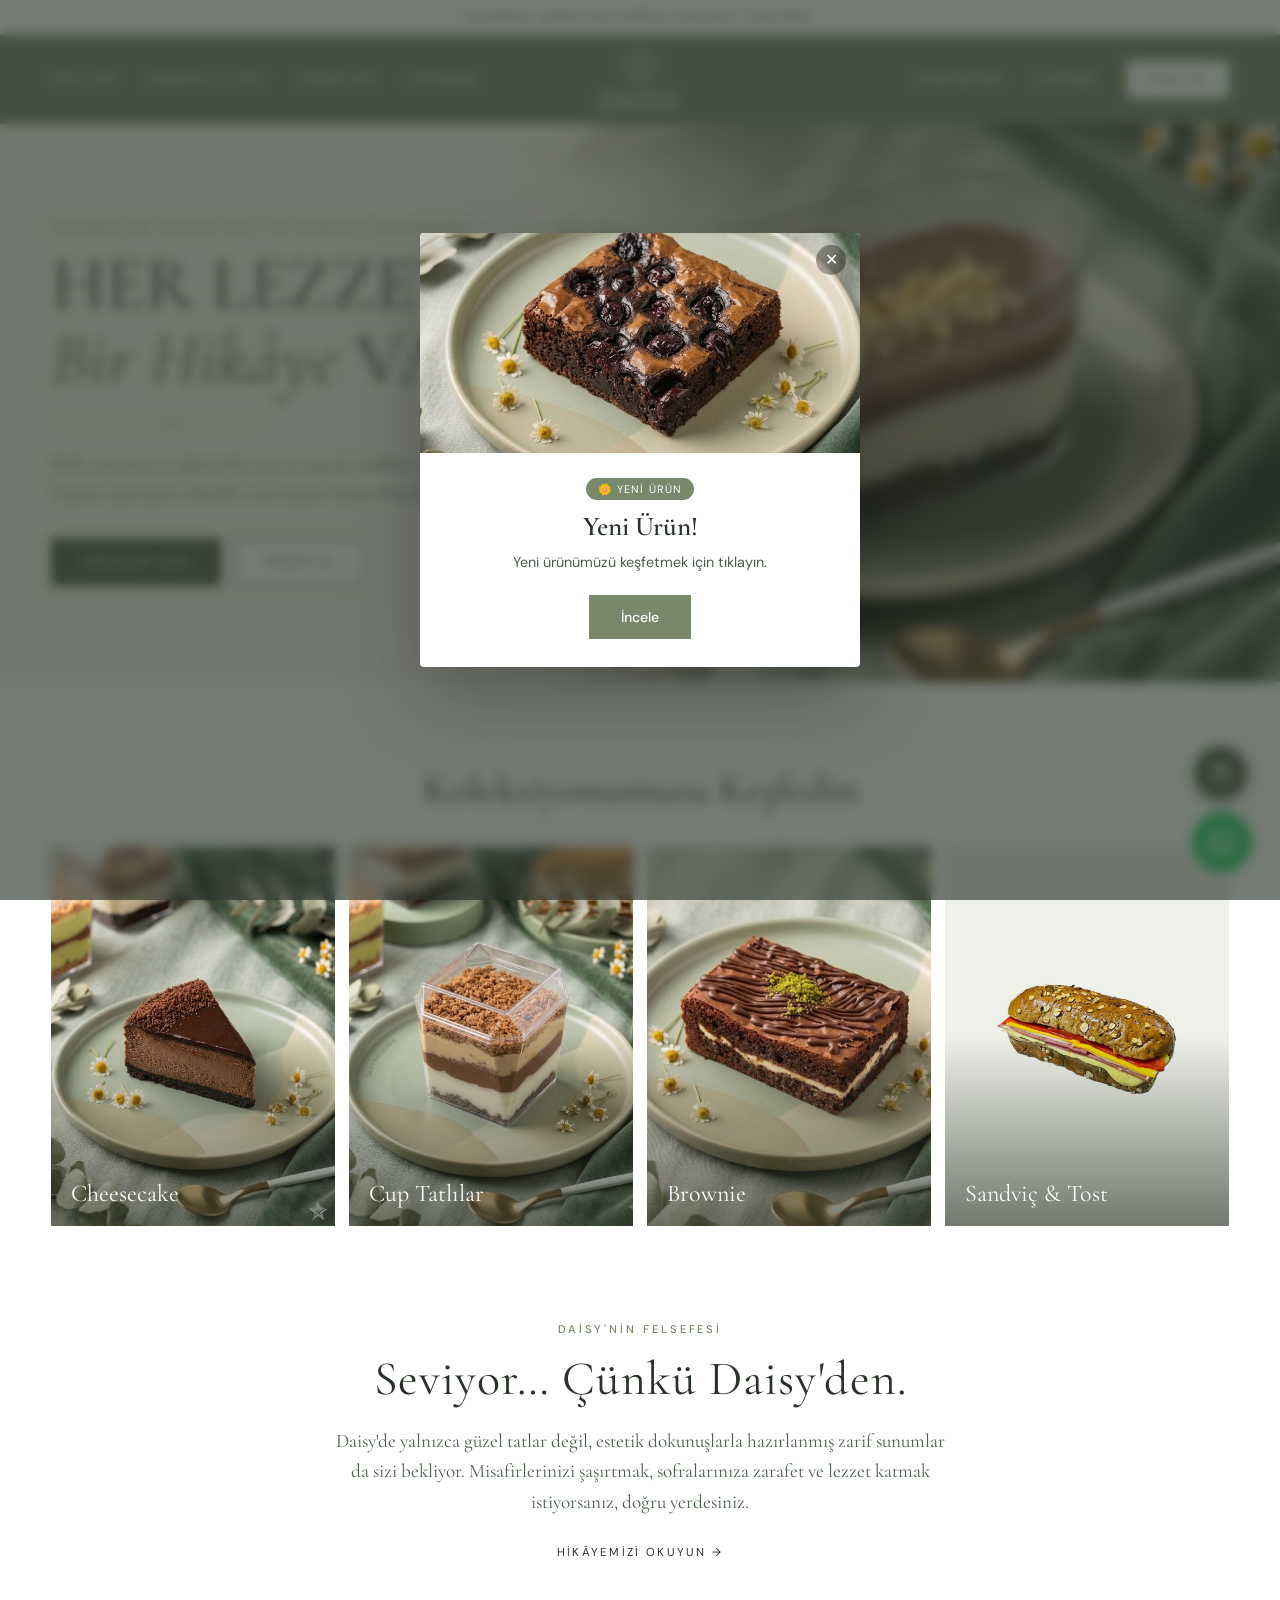
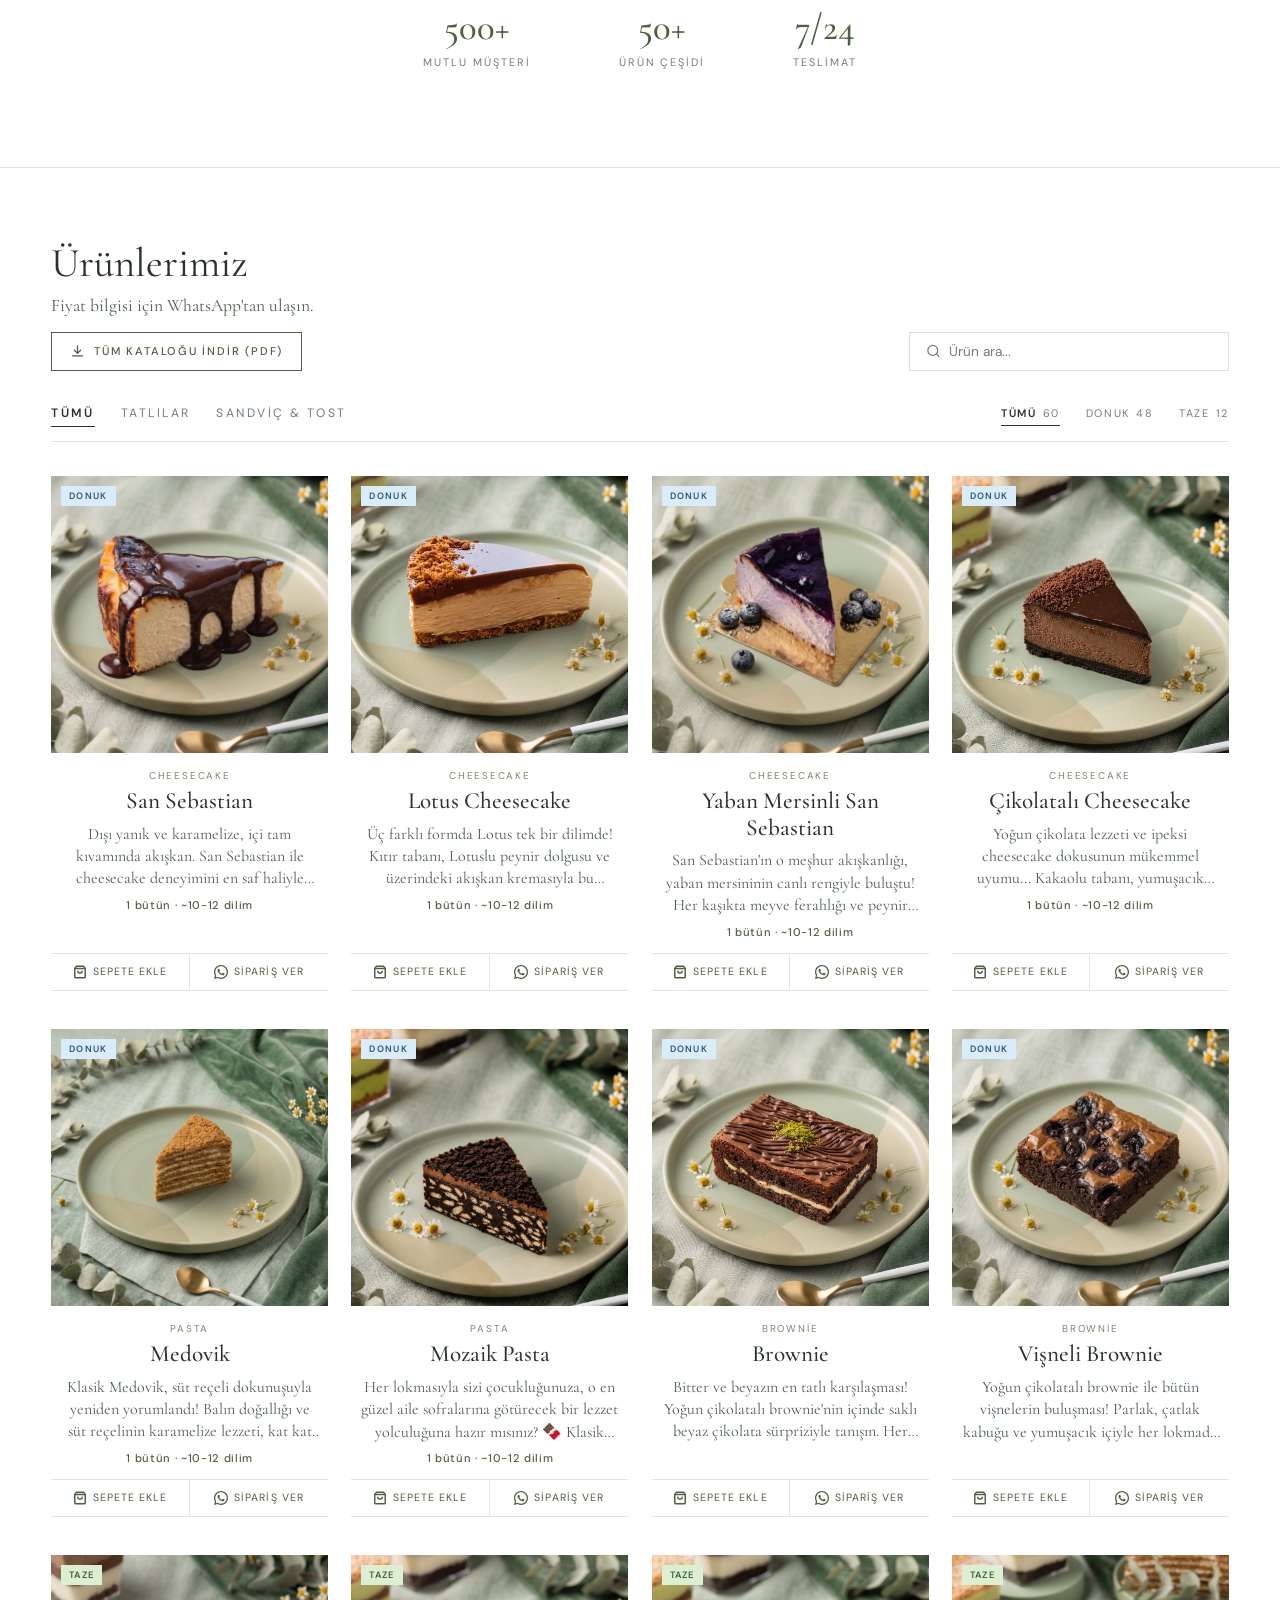
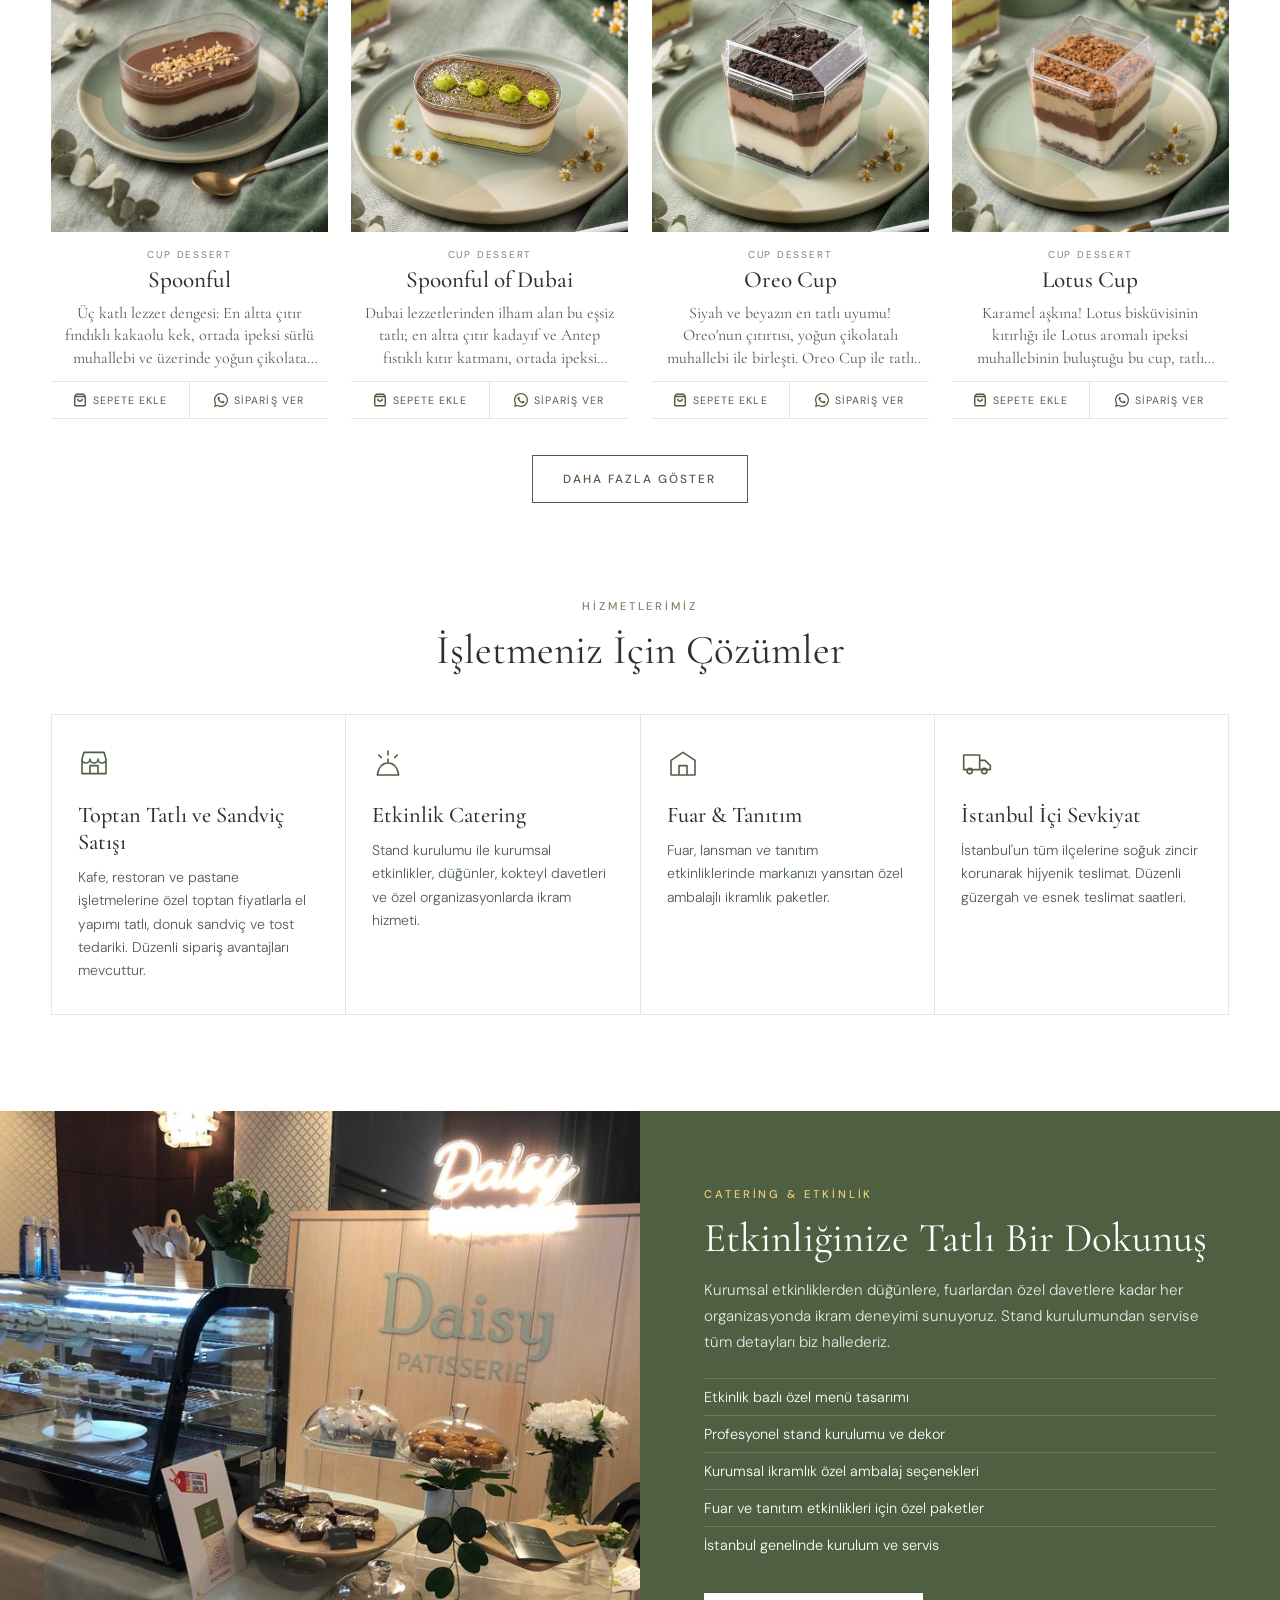
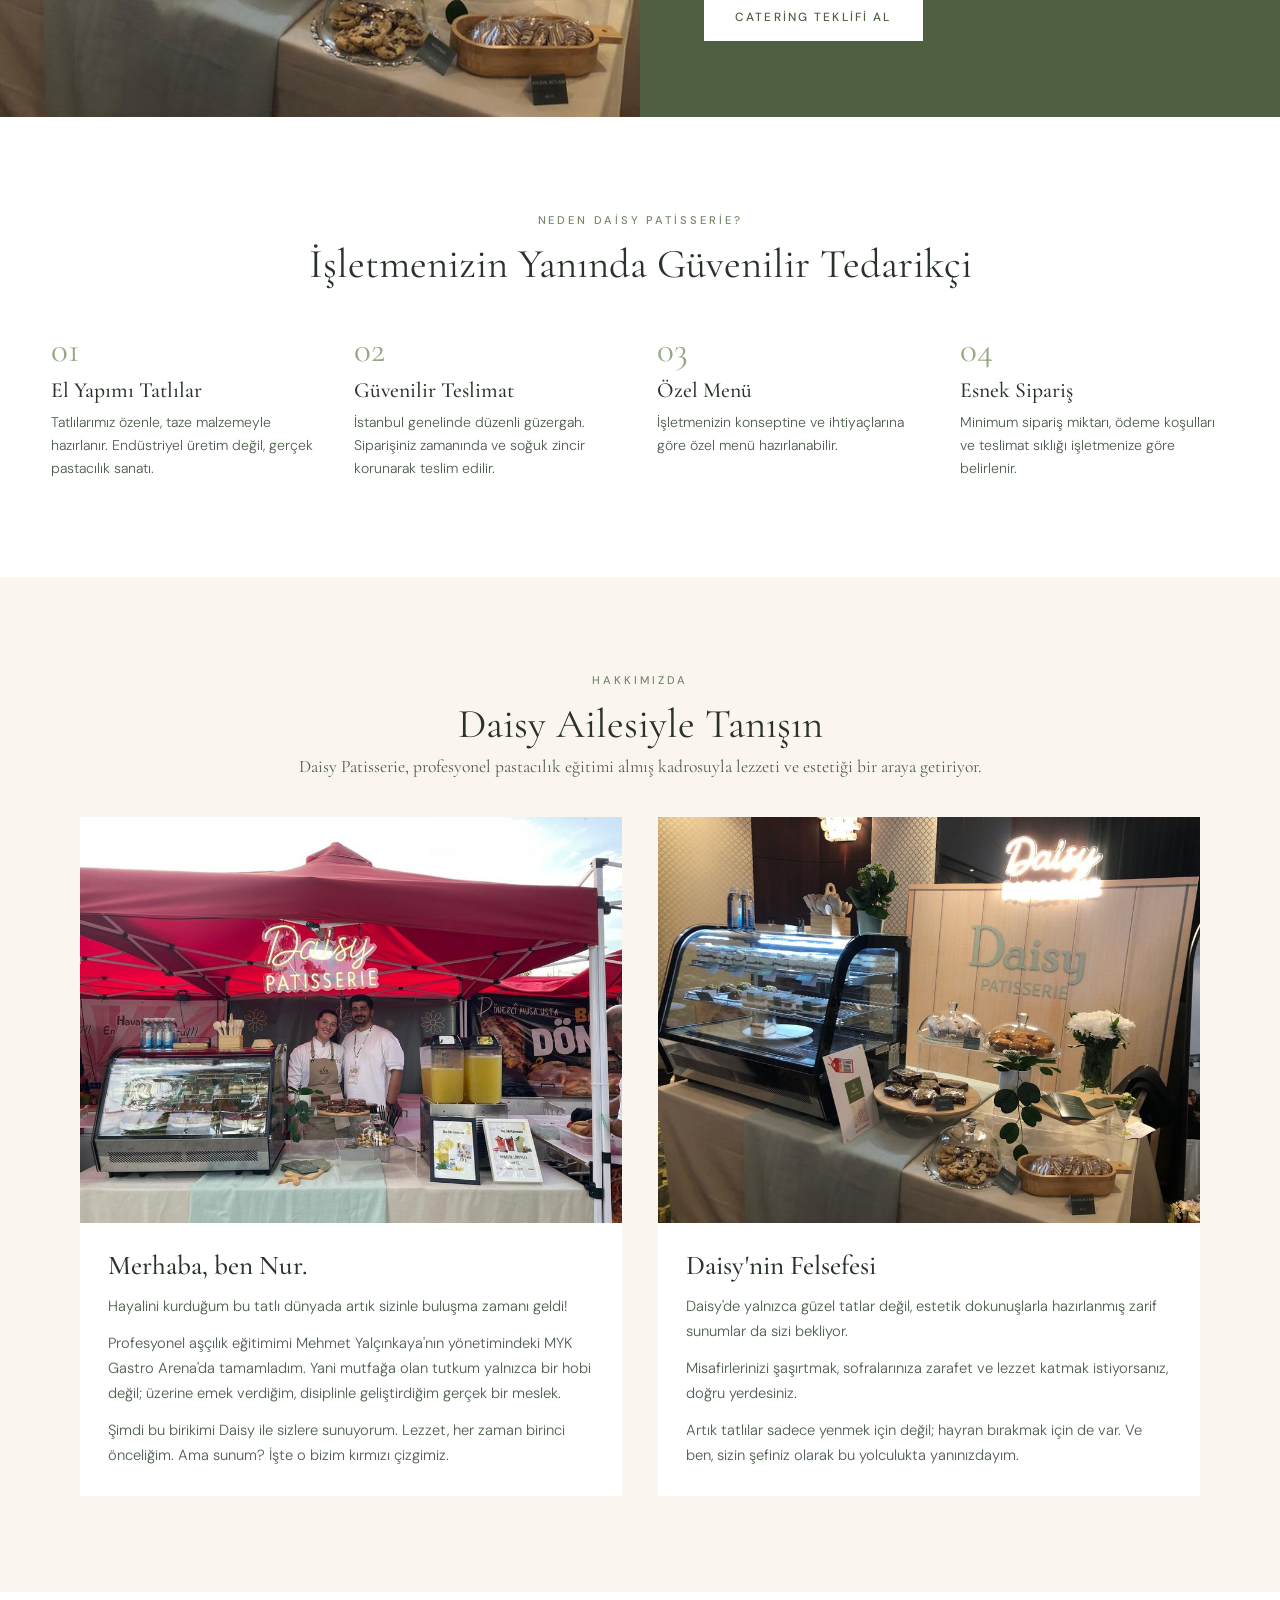
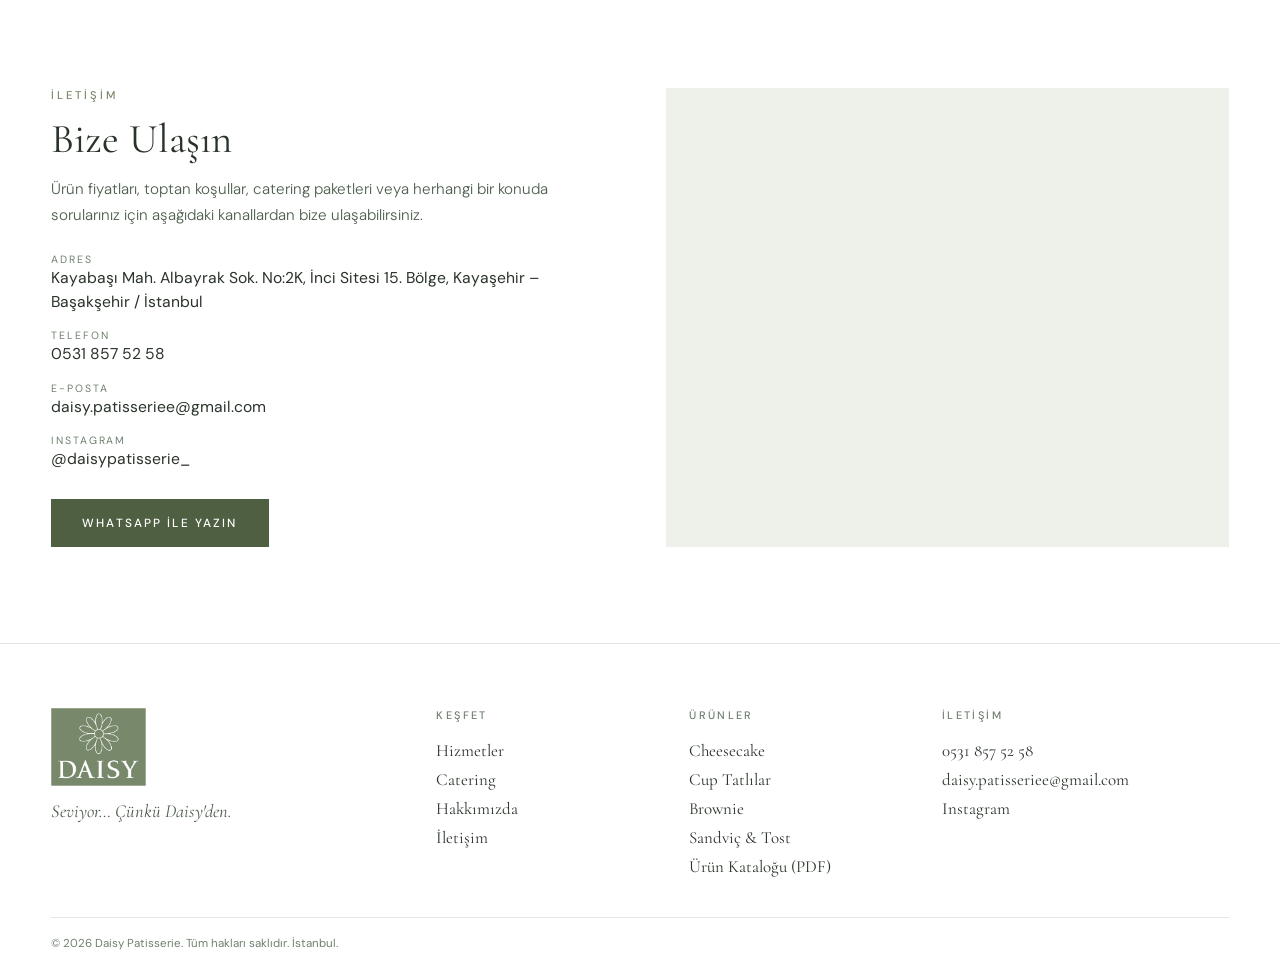
==== commit 111303ab: "Donuk/Taze etiket renkleri; fiyat listesi admin sifresiyle sifreli (AES-GCM) Co-Authored-By: Claude " ====
--- a/index.html
+++ b/index.html
@@ -22,8 +22,11 @@
 <meta name="twitter:title" content="Daisy Patisserie | Toptan Tatlı ve Sandviç · İstanbul">
 <meta name="twitter:description" content="İşletmeler için el yapımı tatlılar, sandviç ve tost çeşitleri, etkinlik catering.">
 <meta name="twitter:image" content="https://www.daisypatisserie.com/img/site-og.jpg">
-<link rel="icon" href="img/site-2d6177c98d.png">
-<link rel="apple-touch-icon" href="img/site-2d6177c98d.png">
+<link rel="icon" href="/favicon.ico" sizes="48x48">
+<link rel="icon" type="image/png" sizes="96x96" href="/img/site-ikon-96.png">
+<link rel="icon" type="image/png" sizes="192x192" href="/img/site-ikon-192.png">
+<link rel="apple-touch-icon" sizes="180x180" href="/img/site-ikon-180.png">
+<link rel="manifest" href="/site.webmanifest">
 <script type="application/ld+json">
 {
  "@context": "https://schema.org",
@@ -34,7 +37,7 @@
    "name": "Daisy Patisserie",
    "url": "https://www.daisypatisserie.com/",
    "description": "Kafe, restoran, otel ve işletmelere toptan tatlı, sandviç ve tost tedariği; etkinlik catering.",
-   "logo": "https://www.daisypatisserie.com/img/site-2d6177c98d.png",
+   "logo": "https://www.daisypatisserie.com/img/site-ikon-512.png",
    "image": [
     "https://www.daisypatisserie.com/img/site-og.jpg",
     "https://www.daisypatisserie.com/img/site-hero-1.jpg",
@@ -865,6 +868,8 @@
   .side-menu:not(.open), .cart-drawer:not(.open) { box-shadow:none; }
   .cart-fab { top:auto; bottom:100px; right:32px; width:54px; height:54px; border:1px solid rgba(255,255,255,.55); }
   .frozen-badge, .fresh-badge { top:10px; left:10px; background:rgba(255,255,255,.92); color:var(--sage-deep); border-radius:0; font-size:0.58rem; letter-spacing:0.14em; padding:4px 8px; backdrop-filter:none; }
+  .frozen-badge { background:#d9ecfa; color:#2c5878; }
+  .fresh-badge { background:#dcefd2; color:#3e5f30; }
   .whole-badge { background:none; border:none; padding:0; margin-top:8px; font-size:0.7rem; letter-spacing:0.06em; color:var(--sage-deep); }
   .modal-box, .qty-dialog, .popup-box { border-radius:4px; }
   .modal-img { border-radius:4px 4px 0 0; background:#fff; }
